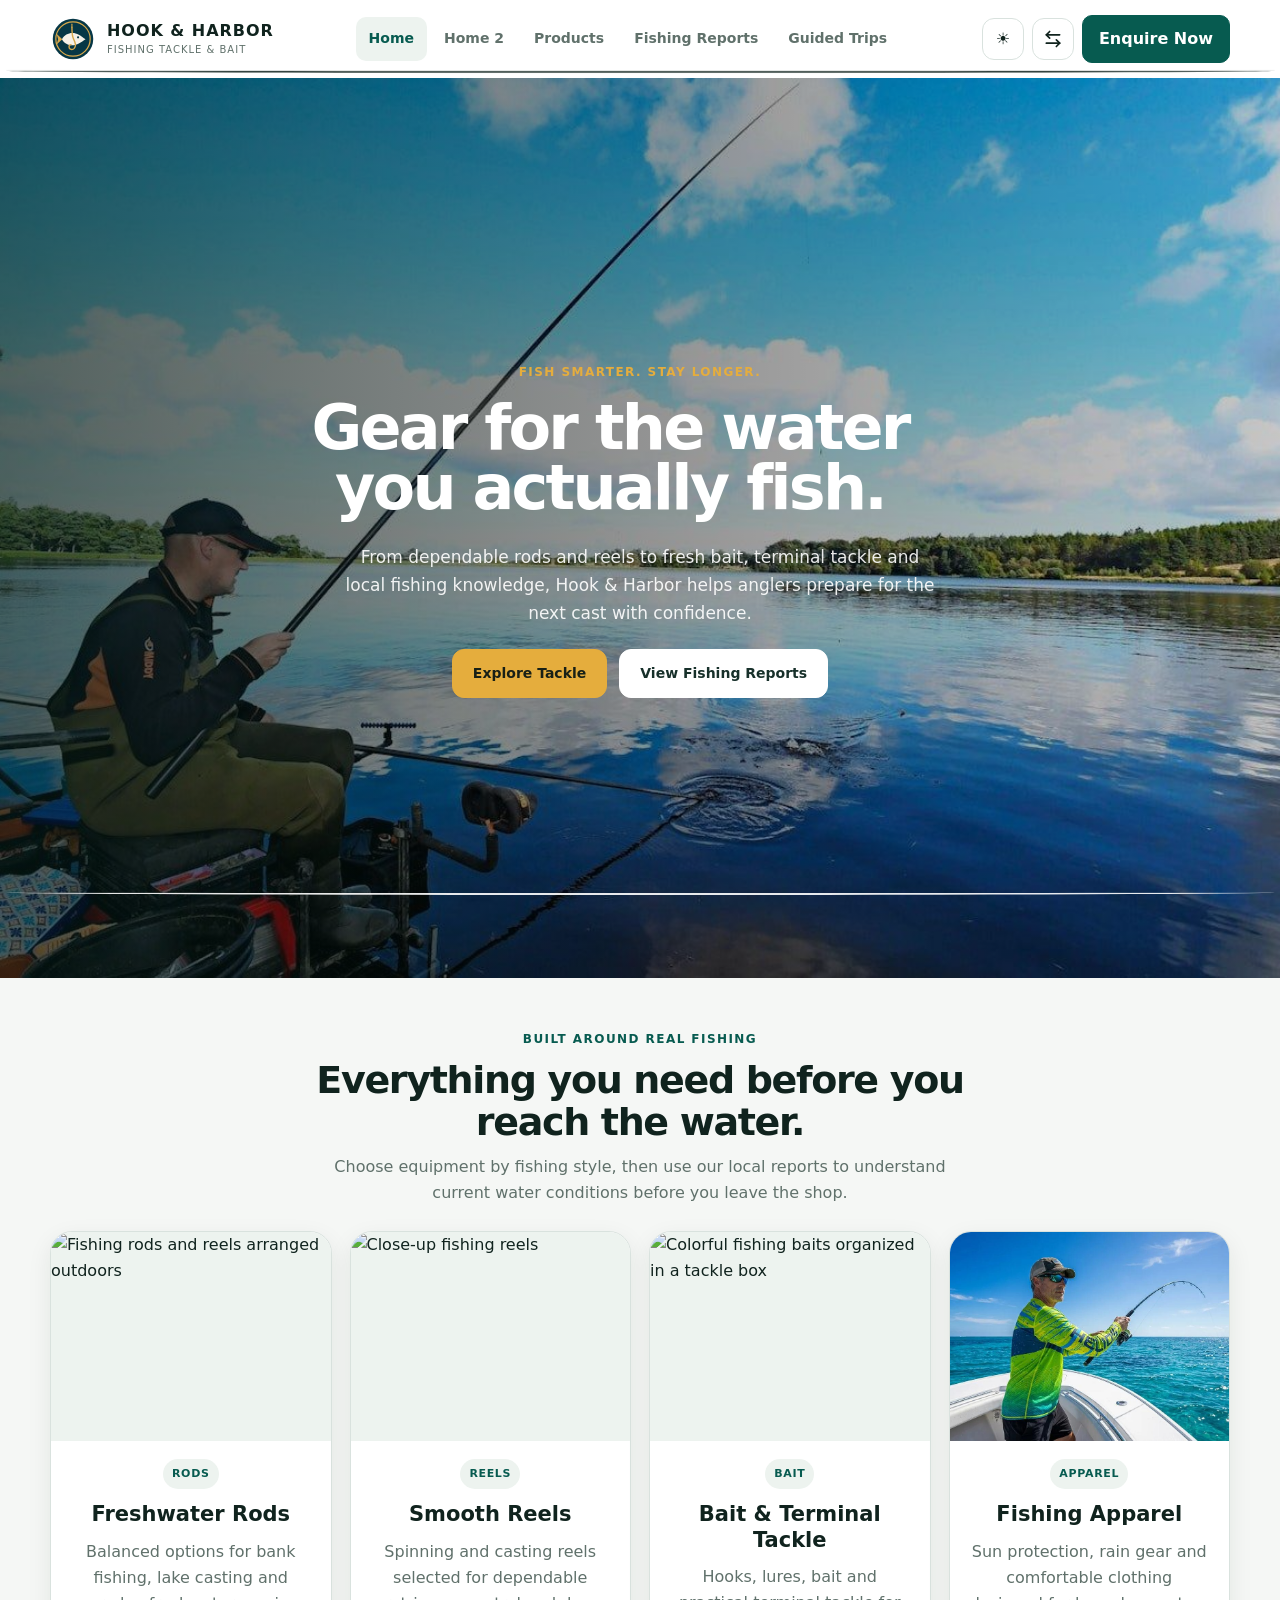
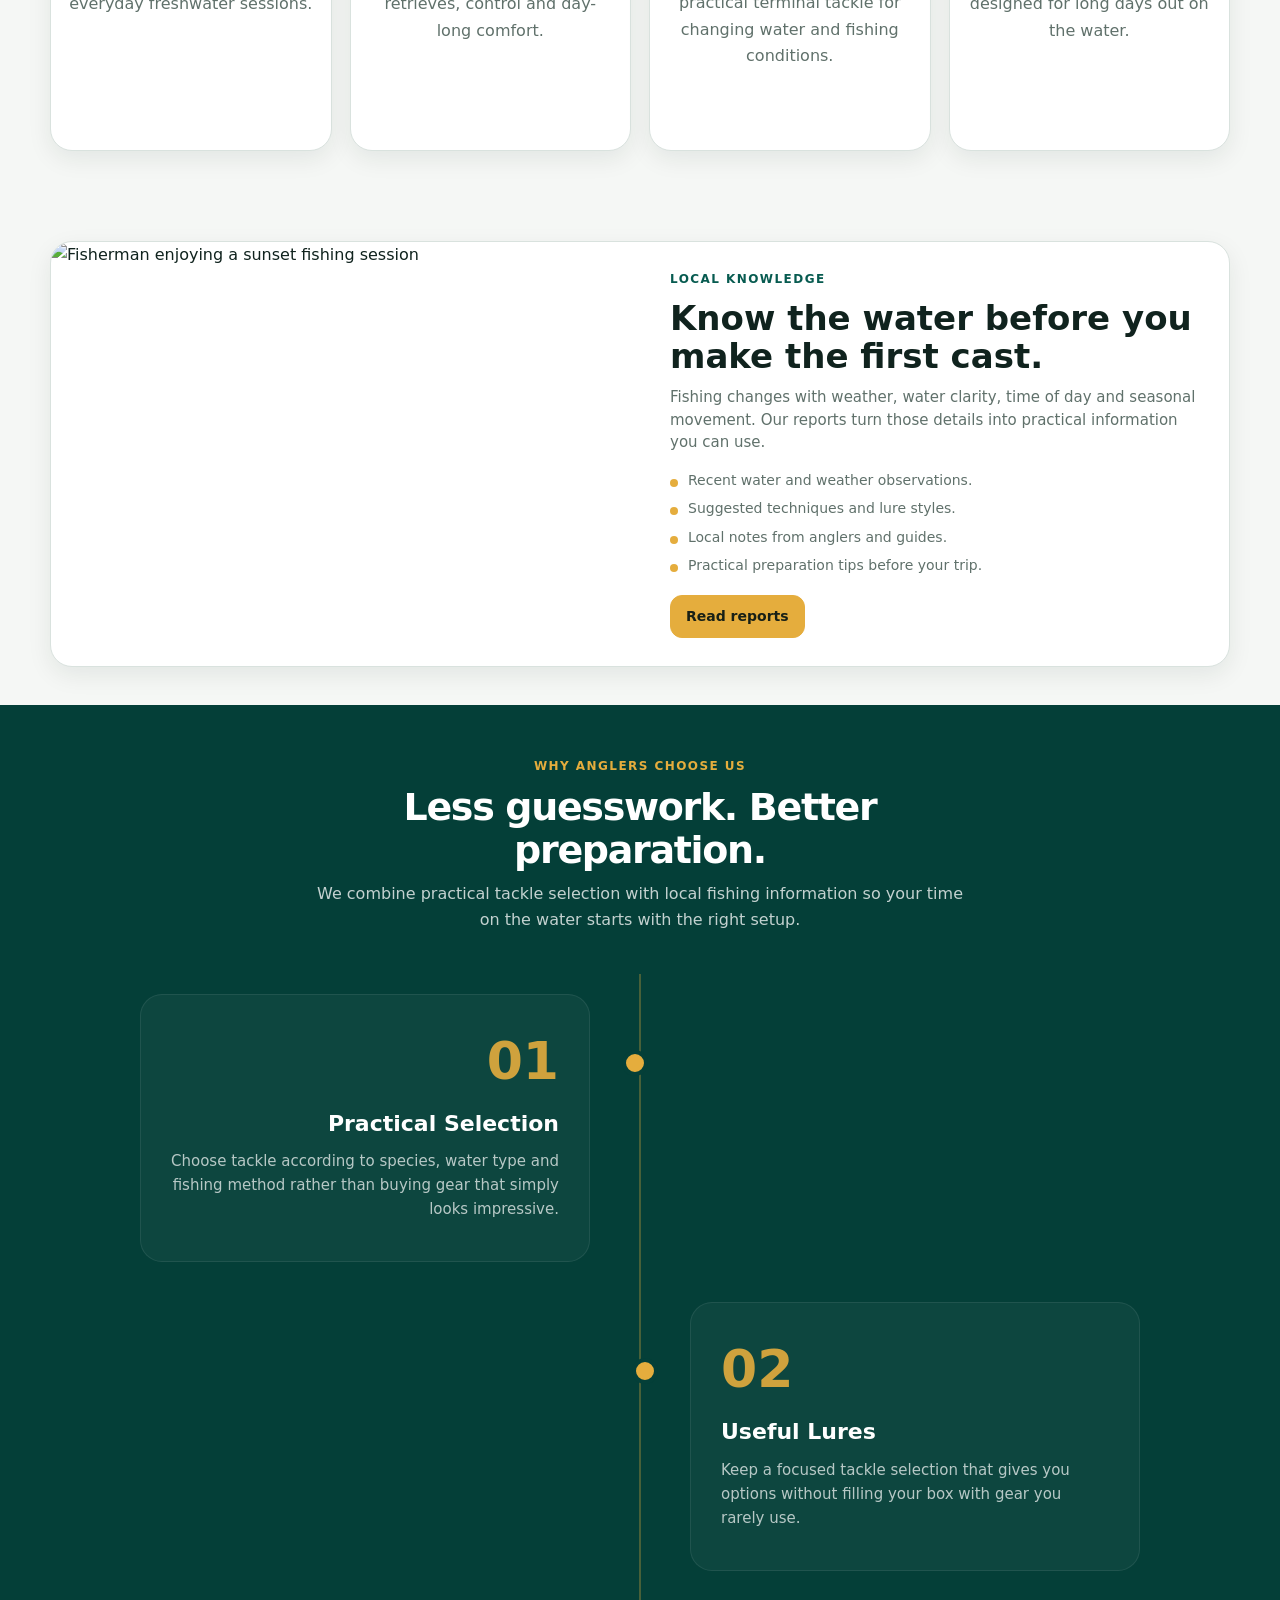
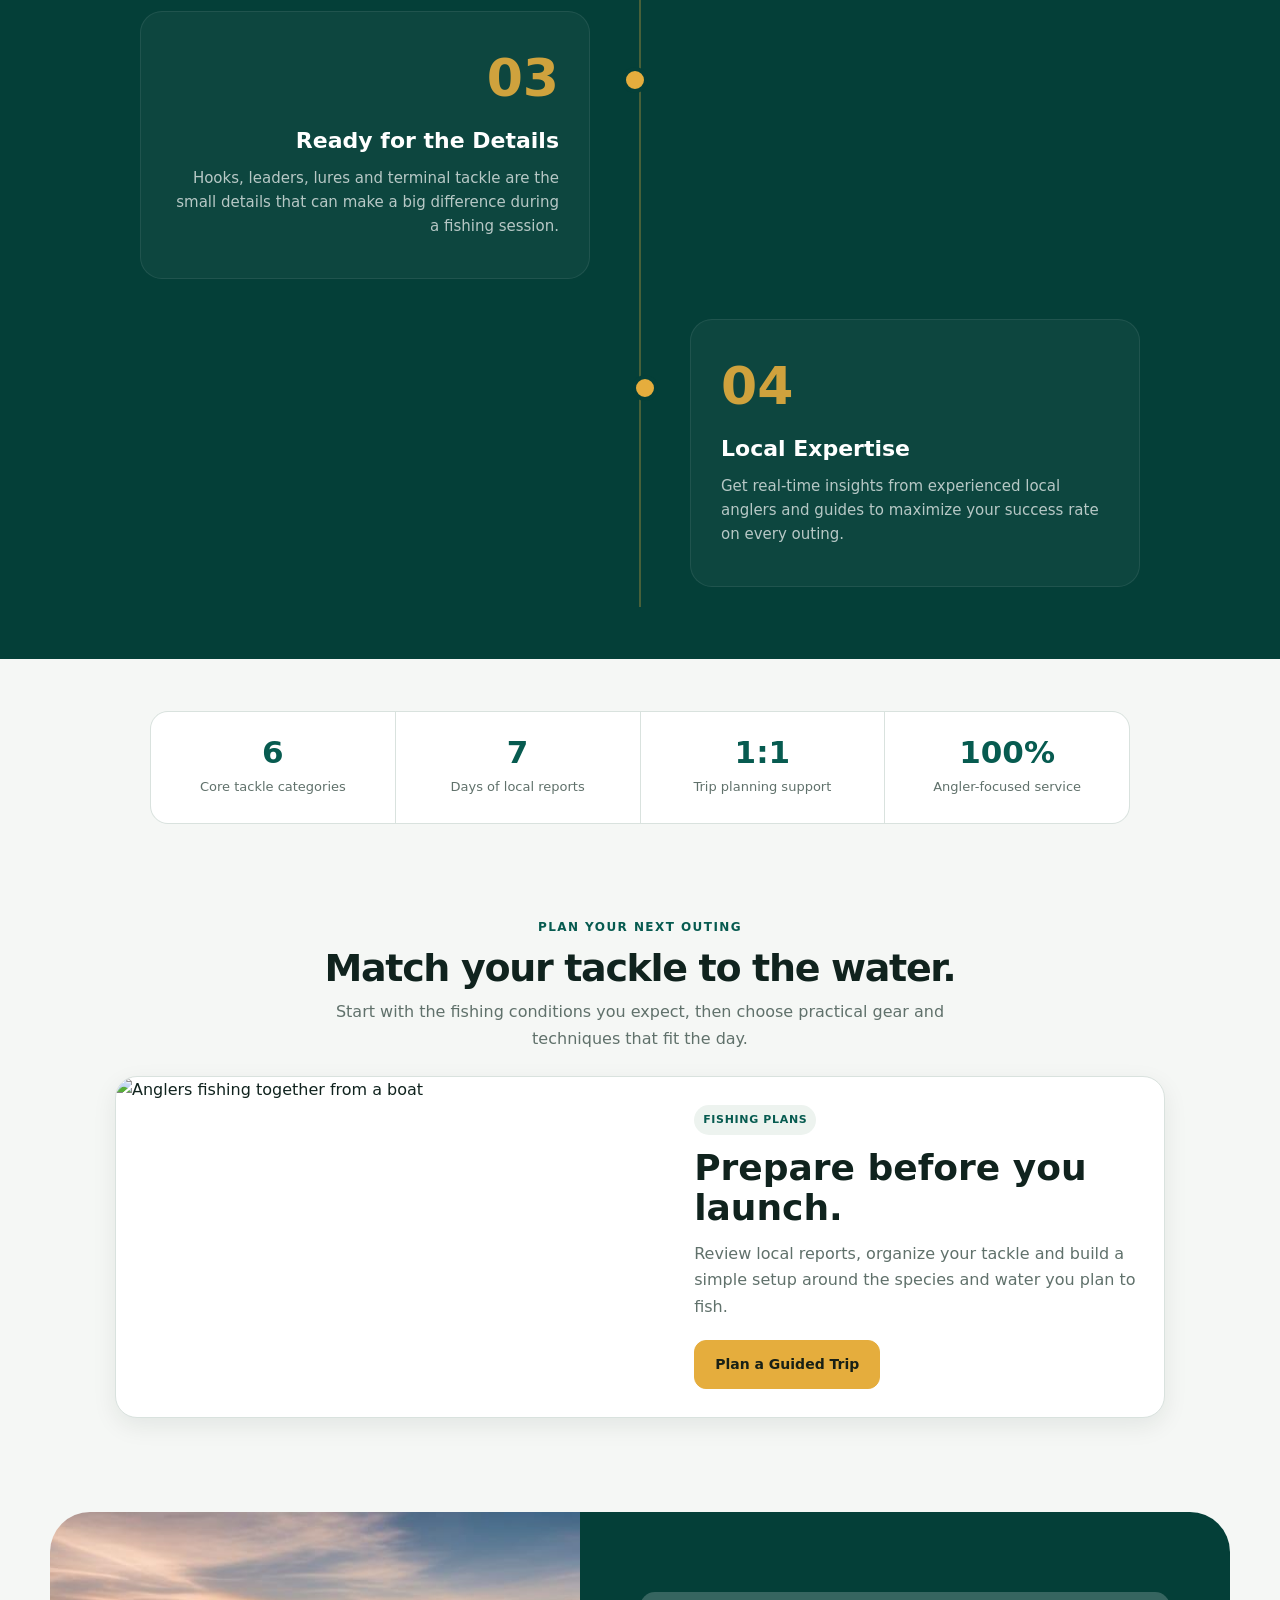
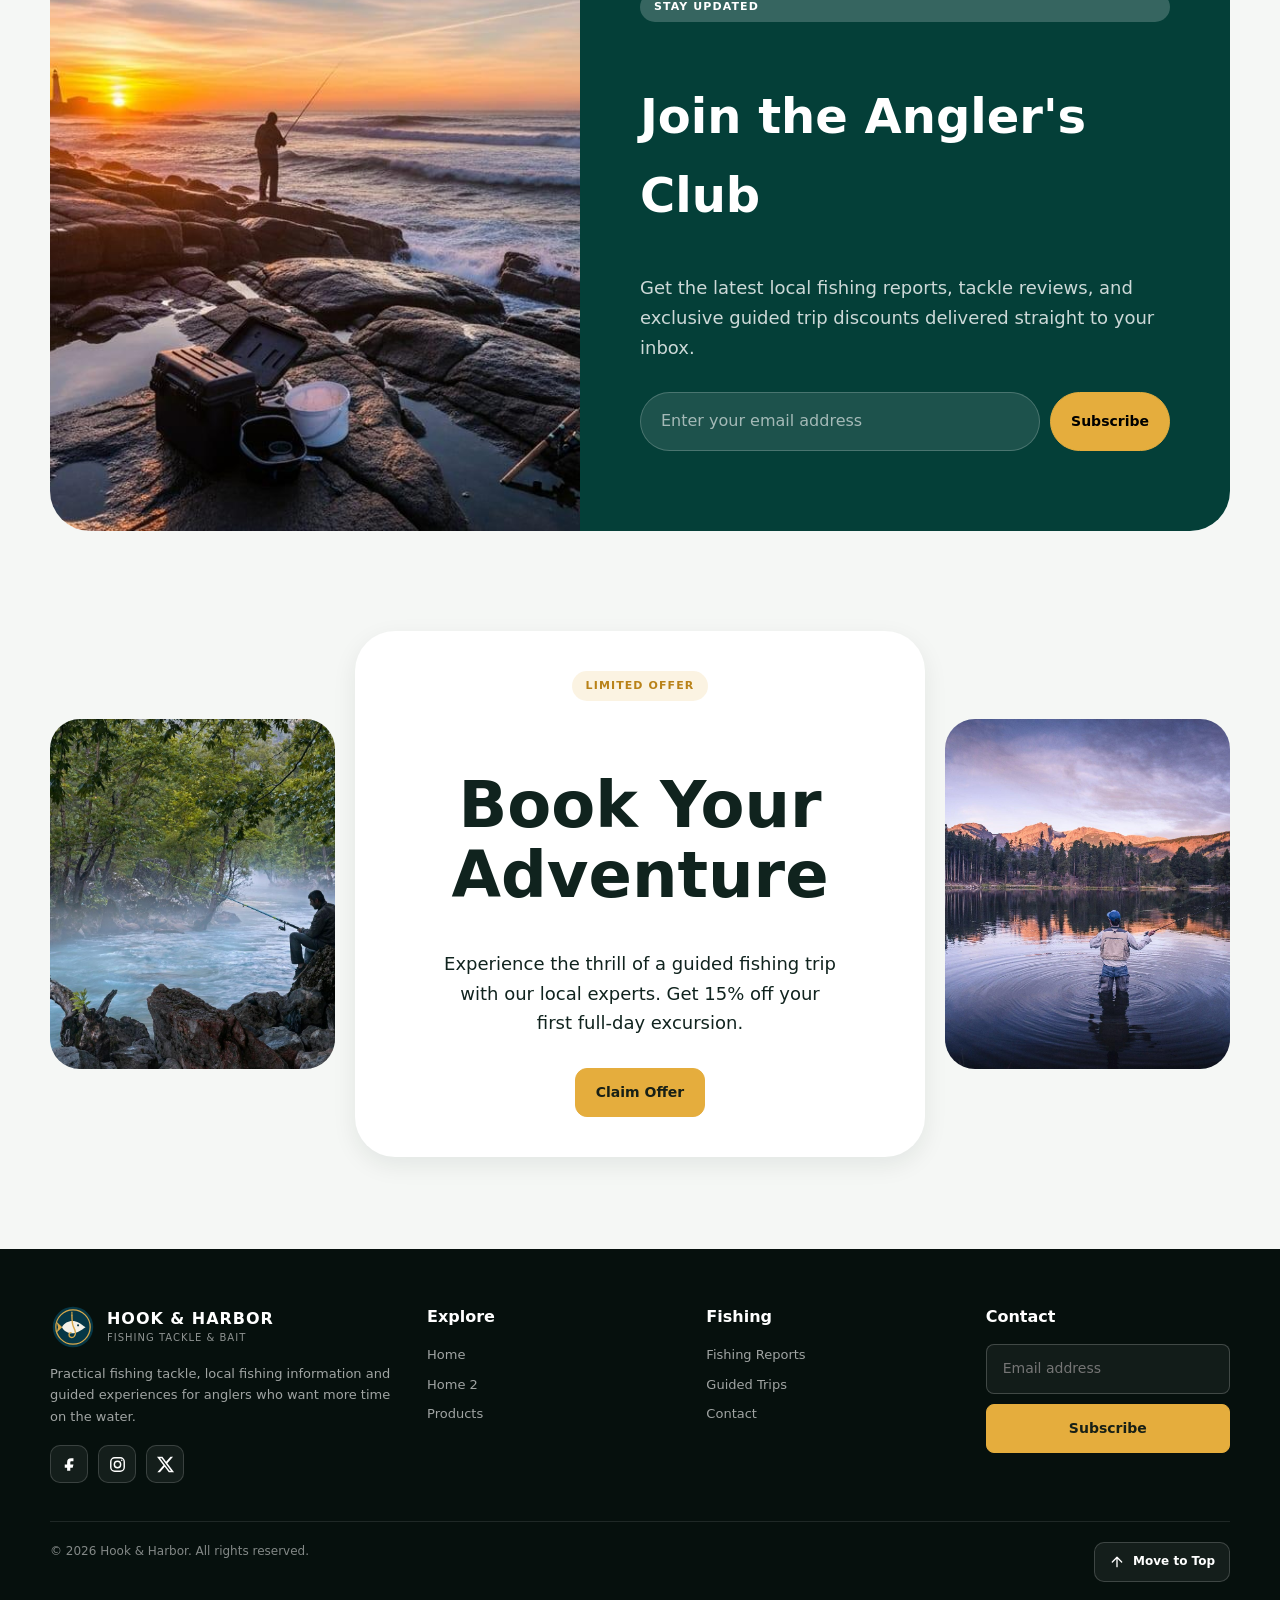
==== index.html @ deea836e "Initial commit" ====
﻿<!DOCTYPE html>
<html lang="en" dir="ltr">

<head>
    <link rel="icon" type="image/svg+xml" href="images/website-logo.png.svg">
  <meta charset="UTF-8">
  <meta name="viewport" content="width=device-width, initial-scale=1.0">
  <title>Hook & Harbor | Fishing Tackle & Bait Shop</title>
  <meta name="description"
    content="Hook & Harbor Fishing Tackle & Bait Shop &mdash; rods, reels, bait, tackle, local fishing reports and guided fishing trips.">
  <link rel="stylesheet" href="css/style.css?v=16">
  <style>
    /* Force hero section styling to bypass CSS cache */
    .hero {
      height: 100vh !important;
      min-height: 100vh !important;
    }

    .hero-content {
      text-align: center !important;
      margin: 0 auto !important;
    }

    .hero p {
      margin: 24px auto 0 !important;
    }

    .hero-actions {
      justify-content: center !important;
    }
  </style>
</head>

<body>
  <header class="site-header">

    <nav class="navbar container">
      <a class="logo" href="index.html" aria-label="Hook and Harbor home">
                <span class="logo-mark" style="background: transparent; box-shadow: none;">
          <img src="images/website-logo.png.svg" alt="Hook & Harbor Logo" style="width: 100%; height: 100%; object-fit: contain;">
        </span>
        <span class="logo-text">
          <strong>HOOK & HARBOR</strong>
          <small>Fishing Tackle & Bait</small>
        </span>
      </a>
      <div class="nav-links" id="navLinks">
        <div class="mobile-header">
          <a href="index.html" class="logo">
                    <span class="logo-mark" style="background: transparent; box-shadow: none;">
          <img src="images/website-logo.png.svg" alt="Hook & Harbor Logo" style="width: 100%; height: 100%; object-fit: contain;">
        </span>
            <span class="logo-text">
              <strong>HOOK & HARBOR</strong>
            </span>
          </a>
          <button class="icon-btn" id="closeMenuBtn" type="button" aria-label="Close navigation">
            <svg xmlns="http://www.w3.org/2000/svg" width="24" height="24" viewBox="0 0 24 24" fill="none" stroke="currentColor" stroke-width="2" stroke-linecap="round" stroke-linejoin="round"><line x1="18" y1="6" x2="6" y2="18"></line><line x1="6" y1="6" x2="18" y2="18"></line></svg>
          </button>
        </div>
        <a href="index.html">Home</a>
        <a href="home2.html">Home 2</a>
        <a href="products.html">Products</a>
        <a href="reports.html">Fishing Reports</a>
        <a href="trips.html">Guided Trips</a>
              <div class="mobile-actions">
          <div class="mobile-theme-rtl">
            <button class="icon-btn themeToggleMobile" type="button" aria-label="Toggle theme">
              <span class="themeIconMobile">&#9728;</span>
            </button>
            <button class="icon-btn rtlToggleMobile" type="button" aria-label="Toggle RTL">
              <svg xmlns="http://www.w3.org/2000/svg" width="20" height="20" viewBox="0 0 24 24" fill="none" stroke="currentColor" stroke-width="2" stroke-linecap="round" stroke-linejoin="round"><path d="M8 3 4 7l4 4"/><path d="M4 7h16"/><path d="m16 21 4-4-4-4"/><path d="M20 17H4"/></svg>
            </button>
          </div>
          <a class="nav-cta" href="contact.html">Enquire Now</a>
        </div>
      </div>
      <div class="nav-actions">
        <button class="icon-btn" id="themeToggle" type="button" aria-label="Toggle theme">
          <span id="themeIcon">&#9728;</span>
        </button>
        <button class="icon-btn" id="rtlToggle" type="button" aria-label="Toggle RTL">
                    <svg xmlns="http://www.w3.org/2000/svg" width="20" height="20" viewBox="0 0 24 24" fill="none" stroke="currentColor" stroke-width="2" stroke-linecap="round" stroke-linejoin="round"><path d="M8 3 4 7l4 4"/><path d="M4 7h16"/><path d="m16 21 4-4-4-4"/><path d="M20 17H4"/></svg>
                </button>
        <a class="nav-cta" href="contact.html">Enquire Now</a>
        <button class="menu-btn" id="menuBtn" type="button" aria-label="Open navigation">
                    <svg xmlns="http://www.w3.org/2000/svg" width="24" height="24" viewBox="0 0 24 24" fill="none" stroke="currentColor" stroke-width="2" stroke-linecap="round" stroke-linejoin="round"><line x1="4" x2="20" y1="12" y2="12"/><line x1="4" x2="20" y1="6" y2="6"/><line x1="4" x2="20" y1="18" y2="18"/></svg>
                </button>
      </div>
    </nav>
  </header>
  <main>
    <!-- =========================================================
HOME 1
========================================================= -->
    <section class="page active" id="home1">
      <div class="hero">
        <img class="hero-image"
            src="images/home1-hero.png"
            alt="Angler fishing beside a calm mountain lake" fetchpriority="high">
        <div class="container">
          <div class="hero-content">
            <span class="eyebrow">Fish smarter. Stay longer.</span>
            <h1>Gear for the water you actually fish.</h1>
            <p>
              From dependable rods and reels to fresh bait, terminal tackle and
              local fishing knowledge, Hook & Harbor helps anglers prepare for
              the next cast with confidence.
            </p>
            <div class="hero-actions">
              <a class="btn btn-primary" href="products.html">
                Explore Tackle
              </a>
              <a class="btn btn-secondary" href="reports.html">
                View Fishing Reports
              </a>
            </div>
          </div>
        </div>
      </div>
      <section class="section">
        <div class="container">
          <div class="section-head">
            <div class="section-kicker">Built around real fishing</div>
            <h2>Everything you need before you reach the water.</h2>
            <p>
              Choose equipment by fishing style, then use our local reports to
              understand current water conditions before you leave the shop.
            </p>
          </div>
          <div class="grid grid-4">
            <article class="card">
              <div class="card-media ratio-4-3">
                <img
                  src="https://images.pexels.com/photos/5537698/pexels-photo-5537698.jpeg?auto=compress&cs=tinysrgb&w=1200"
                  alt="Fishing rods and reels arranged outdoors" loading="lazy">
              </div>
              <div class="card-body">
                <span class="tag">Rods</span>
                <h3>Freshwater Rods</h3>
                <p>
                  Balanced options for bank fishing, lake casting and everyday
                  freshwater sessions.
                </p>
                <div class="card-actions">
                  <a class="btn btn-primary" href="products.html">
                    Browse rods
                  </a>
                </div>
              </div>
            </article>
            <article class="card">
              <div class="card-media ratio-4-3">
                <img
                  src="https://images.pexels.com/photos/5537467/pexels-photo-5537467.jpeg?auto=compress&cs=tinysrgb&w=1200"
                  alt="Close-up fishing reels" loading="lazy">
              </div>
              <div class="card-body">
                <span class="tag">Reels</span>
                <h3>Smooth Reels</h3>
                <p>
                  Spinning and casting reels selected for dependable retrieves,
                  control and day-long comfort.
                </p>
                <div class="card-actions">
                  <a class="btn btn-primary" href="products.html">
                    Browse reels
                  </a>
                </div>
              </div>
            </article>
            <article class="card">
              <div class="card-media ratio-4-3">
                <img
                  src="https://images.pexels.com/photos/6478089/pexels-photo-6478089.jpeg?auto=compress&cs=tinysrgb&w=1200"
                  alt="Colorful fishing baits organized in a tackle box" loading="lazy">
              </div>
              <div class="card-body">
                <span class="tag">Bait</span>
                <h3>Bait & Terminal Tackle</h3>
                <p>
                  Hooks, lures, bait and practical terminal tackle for changing
                  water and fishing conditions.
                </p>
                <div class="card-actions">
                  <a class="btn btn-primary" href="products.html">
                    Shop tackle
                  </a>
                </div>
              </div>
            </article>
            <article class="card">
              <div class="card-media ratio-4-3">
                <img
                  src="images/Fishing Apparel.png"
                  alt="Person wearing outdoor fishing gear" loading="lazy">
              </div>
              <div class="card-body">
                <span class="tag">Apparel</span>
                <h3>Fishing Apparel</h3>
                <p>
                  Sun protection, rain gear and comfortable clothing designed for
                  long days out on the water.
                </p>
                <div class="card-actions">
                  <a class="btn btn-primary" href="products.html">
                    Shop apparel
                  </a>
                </div>
              </div>
            </article>
          </div>
        </div>
      </section>
      <section class="section compact">
        <div class="container">
          <div class="split">
            <div class="split-media">
              <img
                src="https://images.pexels.com/photos/7657046/pexels-photo-7657046.jpeg?auto=compress&cs=tinysrgb&w=1400"
                alt="Fisherman enjoying a sunset fishing session" loading="lazy">
            </div>
            <div class="split-content">
              <div class="section-kicker">Local knowledge</div>
              <h2>Know the water before you make the first cast.</h2>
              <p>
                Fishing changes with weather, water clarity, time of day and
                seasonal movement. Our reports turn those details into practical
                information you can use.
              </p>
              <ul class="list">
                <li>Recent water and weather observations.</li>
                <li>Suggested techniques and lure styles.</li>
                <li>Local notes from anglers and guides.</li>
                <li>Practical preparation tips before your trip.</li>
              </ul>
              <div class="card-actions">
                <a class="btn btn-primary" href="reports.html">
                  Read reports
                </a>
              </div>
            </div>
          </div>
        </div>
      </section>
      <section class="section feature-band">
        <div class="container">
          <div class="section-head">
            <div class="section-kicker">Why anglers choose us</div>
            <h2>Less guesswork. Better preparation.</h2>
            <p>
              We combine practical tackle selection with local fishing information
              so your time on the water starts with the right setup.
            </p>
          </div>
          <div class="timeline">
            <div class="feature-card">
              <div class="feature-num">01</div>
              <h3>Practical Selection</h3>
              <p>
                Choose tackle according to species, water type and fishing
                method rather than buying gear that simply looks impressive.
              </p>
            </div>
            <div class="feature-card">
              <div class="feature-num">02</div>
              <h3>Useful Lures</h3>
              <p>
                Keep a focused tackle selection that gives you options without
                filling your box with gear you rarely use.
              </p>
            </div>
            <div class="feature-card">
              <div class="feature-num">03</div>
              <h3>Ready for the Details</h3>
              <p>
                Hooks, leaders, lures and terminal tackle are the small details
                that can make a big difference during a fishing session.
              </p>
            </div>
            <div class="feature-card">
              <div class="feature-num">04</div>
              <h3>Local Expertise</h3>
              <p>
                Get real-time insights from experienced local anglers and guides
                to maximize your success rate on every outing.
              </p>
            </div>
          </div>
        </div>
      </section>
      <section class="section">
        <div class="container">
          <div class="stats">
            <div class="stat">
              <strong>6</strong>
              <span>Core tackle categories</span>
            </div>
            <div class="stat">
              <strong>7</strong>
              <span>Days of local reports</span>
            </div>
            <div class="stat">
              <strong>1:1</strong>
              <span>Trip planning support</span>
            </div>
            <div class="stat">
              <strong>100%</strong>
              <span>Angler-focused service</span>
            </div>
          </div>
        </div>
      </section>
      <!-- RELATED SECTION -->
      <section class="section related-section">
        <div class="container">
          <div class="section-head">
            <div class="section-kicker">Plan your next outing</div>
            <h2>Match your tackle to the water.</h2>
            <p>
              Start with the fishing conditions you expect, then choose practical
              gear and techniques that fit the day.
            </p>
          </div>
          <div class="related-card">
            <div class="related-media">
              <img
                src="https://images.pexels.com/photos/10418948/pexels-photo-10418948.jpeg?auto=compress&cs=tinysrgb&w=1400"
                alt="Anglers fishing together from a boat" loading="lazy">
            </div>
            <div class="related-content">
              <span class="tag">Fishing Plans</span>
              <h3>Prepare before you launch.</h3>
              <p>
                Review local reports, organize your tackle and build a simple
                setup around the species and water you plan to fish.
              </p>
              <a class="btn btn-primary" href="trips.html">
                Plan a Guided Trip
              </a>
            </div>
          </div>
        </div>
      </section>
    </section>
            <!-- LATEST SECTIONS -->
        <section class="section" style="padding-bottom: 30px;">
            <div class="container">
                <div class="split-newsletter">
                    <div class="split-newsletter-media">
                        <img src="images/Beautiful fishing spot.png" alt="Beautiful fishing spot" loading="lazy">
                    </div>
                    <div class="split-newsletter-content">
                        <span class="eyebrow-badge" style="background: rgba(255,255,255,0.2); color: #fff; margin-bottom: 15px; border:none;">Stay Updated</span>
                        <h2>Join the Angler's Club</h2>
                        <p>Get the latest local fishing reports, tackle reviews, and exclusive guided trip discounts delivered straight to your inbox.</p>
                        <form class="split-form" onsubmit="event.preventDefault();">
                            <input type="email" placeholder="Enter your email address" required>
                            <button type="submit" class="btn btn-primary" style="background:var(--accent); color:#000;">Subscribe</button>
                        </form>
                    </div>
                </div>
            </div>
        </section>
        <section class="section" style="padding-top: 30px;">
            <div class="container">
                <div class="magazine-promo">
                    <div class="magazine-img-left">
                        <img src="images/Book Your Adventure1.png" alt="Fishing reel" loading="lazy">
                    </div>
                    <div class="magazine-content">
                        <span class="eyebrow-badge">Limited Offer</span>
                        <h2>Book Your Adventure</h2>
                        <p>Experience the thrill of a guided fishing trip with our local experts. Get 15% off your first full-day excursion.</p>
                        <a href="trips.html" class="btn btn-primary">Claim Offer</a>
                    </div>
                    <div class="magazine-img-right">
                        <img src="images/Book Your Adventure2.png" alt="Fisherman casting" loading="lazy">
                    </div>
                </div>
            </div>
        </section>
    </main>
  <!-- =========================================================
FOOTER
========================================================= -->
  <footer>
    <div class="container">
      <div class="footer-grid">
        <div>
          <div class="logo">
                    <span class="logo-mark" style="background: transparent; box-shadow: none;">
          <img src="images/website-logo.png.svg" alt="Hook & Harbor Logo" style="width: 100%; height: 100%; object-fit: contain;">
        </span>
            <span class="logo-text">
              <strong>HOOK & HARBOR</strong>
              <small style="color:rgba(255,255,255,.55)">
                Fishing Tackle & Bait
              </small>
            </span>
          </div>
          <p>
            Practical fishing tackle, local fishing information and guided
            experiences for anglers who want more time on the water.
          </p>
          <div class="footer-social" aria-label="Social media links">
            <a href="https://www.facebook.com/" target="_blank" rel="noopener noreferrer" aria-label="Facebook"
              title="Facebook">
              <svg viewBox="0 0 24 24" aria-hidden="true">
                <path d="M14 8h3V4h-3c-3.3 0-5 1.9-5 5v3H6v4h3v4h4v-4h3l1-4h-4V9c0-.7.3-1 1-1Z" />
              </svg>
            </a>
            <a href="https://www.instagram.com/" target="_blank" rel="noopener noreferrer" aria-label="Instagram"
              title="Instagram">
              <svg viewBox="0 0 24 24" aria-hidden="true">
                <rect x="3.5" y="3.5" width="17" height="17" rx="5" />
                <circle cx="12" cy="12" r="4" />
                <circle cx="17.4" cy="6.7" r="1" fill="currentColor" stroke="none" />
              </svg>
            </a>
                          <a href="https://x.com/" target="_blank" rel="noopener noreferrer" aria-label="X"
                title="X">
                <svg viewBox="0 0 24 24" aria-hidden="true" fill="currentColor">
                  <path d="M18.244 2.25h3.308l-7.227 8.26 8.502 11.24H16.17l-5.214-6.817L4.99 21.75H1.68l7.73-8.835L1.254 2.25H8.08l4.713 6.231zm-1.161 17.52h1.833L7.084 4.126H5.117z" />
                </svg>
              </a>
          </div>
        </div>
        <div>
          <h4>Explore</h4>
          <div class="footer-links">
            <a href="index.html">Home</a>
            <a href="home2.html">Home 2</a>
            <a href="products.html">Products</a>
          </div>
        </div>
        <div>
          <h4>Fishing</h4>
          <div class="footer-links">
            <a href="reports.html">Fishing Reports</a>
            <a href="trips.html">Guided Trips</a>
            <a href="contact.html">Contact</a>
          </div>
        </div>
        <div>
          <h4>Contact</h4>
            <form class="footer-newsletter" onsubmit="event.preventDefault();" style="display: flex; flex-direction: column; gap: 10px; margin-top: 14px;">
              <input type="email" placeholder="Email address" required style="padding: 12px 16px; border-radius: 8px; border: 1px solid rgba(255,255,255,0.2); background: rgba(255,255,255,0.05); color: #fff; outline: none; width: 100%; font-size: 14px;">
              <button type="submit" class="btn btn-primary" style="width: 100%; border-radius: 8px; padding: 12px; justify-content: center; font-size: 14px;">Subscribe</button>
            </form>
        </div>
      </div>
      <div class="footer-bottom">
        <span>
          &copy; 2026 Hook & Harbor. All rights reserved.
        </span>
        <button class="back-to-top" id="backToTop" type="button" aria-label="Move to top" style="display: flex; align-items: center; justify-content: center;">
          <svg xmlns="http://www.w3.org/2000/svg" width="16" height="16" viewBox="0 0 24 24" fill="none" stroke="currentColor" stroke-width="2" stroke-linecap="round" stroke-linejoin="round" style="margin-right: 8px; transition: transform 0.3s ease;" class="top-arrow-icon"><line x1="12" y1="19" x2="12" y2="5"></line><polyline points="5 12 12 5 19 12"></polyline></svg> Move to Top
        </button>
      </div>
    </div>
  </footer>
  <div class="toast" id="toast"></div>
  <script src="js/script.js"></script>
</body>

</html>
---- css/style.css ----
:root {
    --bg: #f5f7f5;
    --surface: #ffffff;
    --surface-2: #edf3ef;
    --ink: #10231e;
    --muted: #60716b;
    --line: #d9e2de;
    --brand: #075b50;
    --brand-2: #0d7a6b;
    --brand-dark: #043f38;
    --accent: #e5ad3d;
    --accent-dark: #b98218;
    --hero-overlay: rgba(3, 25, 21, .68);
    --shadow: 0 18px 50px rgba(9, 39, 31, .10);
    --shadow-sm: 0 8px 24px rgba(9, 39, 31, .08);
    --radius: 22px;
    --radius-sm: 14px;
    --max: 1180px;
}

html.dark {
    --bg: #081411;
    --surface: #10201b;
    --surface-2: #142a23;
    --ink: #f4faf7;
    --muted: #aabbb5;
    --line: #294139;
    --brand: #39a996;
    --brand-2: #48c0ab;
    --brand-dark: #083e35;
    --accent: #e8b84f;
    --accent-dark: #d39c2e;
    --hero-overlay: rgba(0, 0, 0, .62);
    --shadow: 0 18px 50px rgba(0, 0, 0, .28);
    --shadow-sm: 0 8px 24px rgba(0, 0, 0, .22);
}

* {
    box-sizing: border-box;
}

html {
    scroll-behavior: smooth;
}

body {
    margin: 0;
    background: var(--bg);
    color: var(--ink);
    font-family:
        Inter,
        ui-sans-serif,
        system-ui,
        -apple-system,
        BlinkMacSystemFont,
        "Segoe UI",
        sans-serif;
    line-height: 1.65;
}

img {
    display: block;
    width: 100%;
    max-width: 100%;
}

button,
input,
textarea,
select {
    font: inherit;
}

button,
a {
    -webkit-tap-highlight-color: transparent;
}

a {
    color: inherit;
    text-decoration: none;
}

.container {
    width: min(var(--max), calc(100% - 40px));
    margin-inline: auto;
}

.site-header {
    position: sticky;
    top: 0;
    z-index: 1000;
    background: color-mix(in srgb, var(--surface) 94%, transparent);
    backdrop-filter: blur(16px);
}

.topbar {
    background: var(--brand-dark);
    color: #fff;
    font-size: 13px;
}

.topbar-inner {
    min-height: 38px;
    display: flex;
    align-items: center;
    justify-content: space-between;
    gap: 18px;
}

.topbar span {
    opacity: .94;
}

.navbar {
    min-height: 78px;
    display: flex;
    align-items: center;
    justify-content: space-between;
    gap: 20px;
}

.logo {
    display: flex;
    align-items: center;
    gap: 11px;
    min-width: max-content;
}

.logo-mark {
    width: 46px;
    height: 46px;
    border-radius: 14px;
    background: var(--brand);
    display: grid;
    place-items: center;
    box-shadow: var(--shadow-sm);
    flex: none;
}

.logo-mark svg {
    width: 29px;
    height: 29px;
    fill: none;
    stroke: #fff;
    stroke-width: 2.3;
    stroke-linecap: round;
    stroke-linejoin: round;
}

.logo-text {
    display: flex;
    flex-direction: column;
    line-height: 1.05;
}

.logo-text strong {
    font-size: 16px;
    letter-spacing: .06em;
}

.logo-text small {
    margin-top: 5px;
    color: var(--muted);
    font-size: 10px;
    letter-spacing: .1em;
    text-transform: uppercase;
}

.nav-links {
    display: flex;
    align-items: center;
    justify-content: center;
    gap: 4px;
}

.nav-links a {
    min-height: 42px;
    padding: 10px 13px;
    border-radius: 10px;
    color: var(--muted);
    font-size: 14px;
    font-weight: 700;
    display: inline-flex;
    align-items: center;
    justify-content: center;
    white-space: nowrap;
    transition: .2s ease;
}

.nav-cta {
    min-height: 42px;
    padding: 10px 16px !important;
    border-radius: 10px;
    background: var(--brand);
    color: #fff !important;
    border: 1px solid var(--brand);
    font-weight: 800 !important;
}

.nav-cta:hover,
.nav-cta.active {
    background: var(--brand-2) !important;
    color: #fff !important;
}

.nav-links a:hover,
.nav-links a.active {
    color: var(--brand);
    background: var(--surface-2);
}

.nav-actions {
    display: flex;
    align-items: center;
    gap: 8px;
}

.icon-btn,
.menu-btn {
    width: 42px;
    height: 42px;
    border: 1px solid var(--line);
    background: var(--surface);
    color: var(--ink);
    border-radius: 12px;
    cursor: pointer;
    display: grid;
    place-items: center;
    transition: .2s ease;
}

.icon-btn:hover,
.menu-btn:hover {
    border-color: var(--brand);
    color: var(--brand);
    transform: translateY(-1px);
}

.menu-btn {
    display: none;
}

.page {
    display: block;
}

.hero {
    min-height: calc(100vh - 117px);
    position: relative;
    display: flex;
    align-items: center;
    overflow: hidden;
    isolation: isolate;
}

.hero-image {
    position: absolute;
    inset: 0;
    width: 100%;
    height: 100%;
    object-fit: cover;
    object-position: center;
    z-index: -2;
}

.hero::after {
    content: "";
    position: absolute;
    inset: 0;
    background:
        linear-gradient(90deg,
            var(--hero-overlay) 0%,
            rgba(0, 0, 0, .40) 52%,
            rgba(0, 0, 0, .20) 100%);
    z-index: -1;
}

.hero-content {
    width: min(760px, 100%);
    color: #fff;
    padding: 90px 0;
    text-align: center;
    margin-inline: auto;
}

.eyebrow {
    display: inline-flex;
    align-items: center;
    gap: 8px;
    color: var(--accent);
    text-transform: uppercase;
    font-weight: 800;
    font-size: 12px;
    letter-spacing: .12em;
    margin-bottom: 15px;
}

.eyebrow::before {
    content: "";
    width: 28px;
    height: 2px;
    background: currentColor;
}

.hero h1 {
    margin: 0;
    max-width: 760px;
    font-size: clamp(42px, 6vw, 78px);
    line-height: .98;
    letter-spacing: -.045em;
    color: #fff;
}

.hero p {
    max-width: 650px;
    margin: 24px auto 0;
    color: rgba(255, 255, 255, .9);
    font-size: 18px;
}

.hero-actions {
    display: flex;
    flex-wrap: wrap;
    justify-content: center;
    gap: 12px;
    margin-top: 30px;
}

.btn {
    min-height: 48px;
    padding: 12px 20px;
    border-radius: 12px;
    border: 1px solid transparent;
    display: inline-flex;
    align-items: center;
    justify-content: center;
    text-align: center;
    font-size: 14px;
    font-weight: 800;
    cursor: pointer;
    transition: .22s ease;
}

.btn:hover {
    transform: translateY(-2px);
}

.btn-primary {
    background: var(--accent);
    color: #182016;
    border-color: var(--accent);
}

.btn-primary:hover {
    background: #f0c45e;
}

.btn-secondary {
    background: #fff;
    color: #17302a;
    border-color: #fff;
}

.btn-secondary:hover {
    background: #f0f4f2;
    color: #10231e;
}

/*
Important fix from FIX.docx:
Secondary button text must remain visible on white theme.
The hero secondary button is always white with dark text.
*/
.hero .btn-secondary {
    color: #17302a !important;
    background: #fff !important;
    border-color: #fff !important;
    text-shadow: none !important;
}

.hero .btn-secondary:hover {
    color: #10231e !important;
    background: #f2f6f4 !important;
}

.section {
    padding: 88px 0;
}

.section.compact {
    padding: 65px 0;
}

.section-head {
    max-width: 720px;
    margin-bottom: 36px;
}

.section-head.center {
    margin-inline: auto;
    text-align: center;
}

.section-kicker {
    color: var(--brand);
    text-transform: uppercase;
    font-size: 12px;
    letter-spacing: .12em;
    font-weight: 900;
    margin-bottom: 9px;
}

.section-head h2 {
    margin: 0;
    font-size: clamp(30px, 4vw, 48px);
    line-height: 1.08;
    letter-spacing: -.035em;
}

.section-head p {
    color: var(--muted);
    margin: 14px 0 0;
}

.grid {
    display: grid;
    gap: 22px;
}

.grid-2 {
    grid-template-columns: repeat(2, minmax(0, 1fr));
}

.grid-3 {
    grid-template-columns: repeat(3, minmax(0, 1fr));
}

.grid-4 {
    grid-template-columns: repeat(4, minmax(0, 1fr));
}

.card {
    min-width: 0;
    background: var(--surface);
    border: 1px solid var(--line);
    border-radius: var(--radius);
    overflow: hidden;
    box-shadow: var(--shadow-sm);
}

.card-media {
    position: relative;
    overflow: hidden;
    background: var(--surface-2);
}

.card-media.ratio-4-3 {
    aspect-ratio: 4/3;
}

.card-media.ratio-16-10 {
    aspect-ratio: 16/10;
}

.card-media.ratio-1-1 {
    aspect-ratio: 1/1;
}

.card-media img {
    width: 100%;
    height: 100%;
    object-fit: cover;
    object-position: center;
    transition: transform .5s ease;
}

.card:hover .card-media img {
    transform: scale(1.045);
}

.card-body {
    height: 100%;
    display: flex;
    flex-direction: column;
    padding: 24px;
}

.card-body h3 {
    margin: 0;
    font-size: 21px;
    line-height: 1.2;
    color: var(--ink);
}

/* Keep card text readable in the white theme and inside colored sections. */
.card-body p {
    color: var(--muted) !important;
}

.feature-band .card-body h3 {
    color: var(--ink) !important;
}

.card-body p {
    color: var(--muted);
    margin: 11px 0 0;
}

.card-actions {
    display: flex;
    flex-wrap: wrap;
    gap: 9px;
    margin-top: auto;
    padding-top: 20px;
}

.card-actions .btn {
    min-height: 42px;
    padding: 9px 15px;
}

.tag {
    display: inline-flex;
    width: max-content;
    margin-bottom: 13px;
    padding: 6px 9px;
    border-radius: 999px;
    background: var(--surface-2);
    color: var(--brand);
    font-size: 11px;
    font-weight: 900;
    letter-spacing: .06em;
    text-transform: uppercase;
}

.split {
    display: grid;
    grid-template-columns: minmax(0, 1fr) minmax(0, 1fr);
    min-height: 440px;
    border-radius: var(--radius);
    overflow: hidden;
    border: 1px solid var(--line);
    background: var(--surface);
    box-shadow: var(--shadow-sm);
}

.split-media {
    min-height: 420px;
}

.split-media img {
    width: 100%;
    height: 100%;
    object-fit: cover;
}

.split-content {
    padding: 55px;
    display: flex;
    flex-direction: column;
    justify-content: center;
}

.split-content h2 {
    margin: 0;
    font-size: clamp(29px, 3.8vw, 46px);
    line-height: 1.08;
}

.split-content p {
    color: var(--muted);
    margin: 17px 0 0;
}

.list {
    list-style: none;
    margin: 25px 0 0;
    padding: 0;
    display: grid;
    gap: 12px;
}

.list li {
    display: flex;
    gap: 10px;
    align-items: flex-start;
    color: var(--muted);
}

.list li::before {
    content: "";
    width: 8px;
    height: 8px;
    border-radius: 50%;
    background: var(--accent);
    margin-top: 9px;
    flex: none;
}

.stats {
    display: grid;
    grid-template-columns: repeat(4, minmax(0, 1fr));
    gap: 1px;
    border: 1px solid var(--line);
    background: var(--line);
    border-radius: 18px;
    overflow: hidden;
}

.stat {
    background: var(--surface);
    padding: 25px;
    text-align: center;
}

.stat strong {
    display: block;
    font-size: 31px;
    color: var(--brand);
    line-height: 1;
}

.stat span {
    display: block;
    margin-top: 8px;
    color: var(--muted);
    font-size: 13px;
}

.feature-band {
    background: var(--brand-dark);
    color: #fff;
}

.feature-band .section-head h2,
.feature-band .section-head p {
    color: #fff;
}

.feature-band .section-head p {
    opacity: .76;
}

.feature-band .section-kicker {
    color: var(--accent);
}

.cta {
    position: relative;
    overflow: hidden;
    min-height: 410px;
    border-radius: 28px;
    display: flex;
    align-items: center;
    background: #073e36;
    color: #fff;
}

.cta img {
    position: absolute;
    inset: 0;
    width: 100%;
    height: 100%;
    object-fit: cover;
    opacity: .42;
}

.cta::after {
    content: "";
    position: absolute;
    inset: 0;
    background: linear-gradient(90deg, rgba(3, 29, 24, .9), rgba(3, 29, 24, .42));
}

.cta-content {
    position: relative;
    z-index: 1;
    width: min(700px, 100%);
    padding: 60px;
}

.cta-content h2 {
    margin: 0;
    font-size: clamp(30px, 4vw, 48px);
    line-height: 1.05;
}

.cta-content p {
    color: rgba(255, 255, 255, .82);
    margin: 16px 0 0;
}

.gallery {
    display: grid;
    grid-template-columns: repeat(4, minmax(0, 1fr));
    gap: 14px;
}

.gallery-item {
    aspect-ratio: 1/1;
    border-radius: 18px;
    overflow: hidden;
}

.gallery-item img {
    width: 100%;
    height: 100%;
    object-fit: cover;
    transition: .45s ease;
}

.gallery-item:hover img {
    transform: scale(1.06);
}

.gallery-item.tall {
    grid-row: span 2;
    aspect-ratio: auto;
}

.report-card {
    display: flex;
    flex-direction: column;
    height: 100%;
}

.report-top {
    padding: 22px 22px 0;
    display: flex;
    align-items: center;
    justify-content: space-between;
    gap: 15px;
}

.report-condition {
    padding: 7px 10px;
    background: #e7f4ef;
    color: #08705e;
    border-radius: 999px;
    font-size: 11px;
    font-weight: 900;
}

html.dark .report-condition {
    background: #153d34;
    color: #69d4bd;
}

.report-body {
    padding: 20px 22px 24px;
    display: flex;
    flex-direction: column;
    flex: 1;
}

.report-body h3 {
    margin: 0;
    font-size: 21px;
}

.report-body p {
    color: var(--muted);
    margin: 9px 0 0;
}

.report-meta {
    display: grid;
    grid-template-columns: repeat(3, 1fr);
    gap: 8px;
    margin-top: 18px;
}

.report-meta div {
    padding: 10px;
    border: 1px solid var(--line);
    border-radius: 11px;
    text-align: center;
}

.report-meta strong {
    display: block;
    font-size: 14px;
}

.report-meta span {
    color: var(--muted);
    font-size: 10px;
}

.filter-bar {
    display: flex;
    flex-wrap: wrap;
    gap: 8px;
    margin-bottom: 28px;
}

.filter-btn {
    border: 1px solid var(--line);
    background: var(--surface);
    color: var(--muted);
    border-radius: 999px;
    padding: 9px 15px;
    cursor: pointer;
    font-size: 13px;
    font-weight: 800;
}

.filter-btn.active,
.filter-btn:hover {
    background: var(--brand);
    border-color: var(--brand);
    color: #fff;
}

.product-price {
    margin-top: 16px;
    font-weight: 900;
    font-size: 20px;
    color: var(--brand);
}

.contact-grid {
    display: grid;
    grid-template-columns: minmax(0, .8fr) minmax(0, 1.2fr);
    gap: 24px;
}

.contact-info {
    display: grid;
    gap: 14px;
}

.contact-card {
    background: var(--surface);
    border: 1px solid var(--line);
    border-radius: 18px;
    padding: 22px;
    display: grid;
    grid-template-columns: 46px minmax(0, 1fr);
    gap: 15px;
    align-items: start;
}

.contact-icon {
    width: 46px;
    height: 46px;
    border-radius: 13px;
    background: var(--surface-2);
    color: var(--brand);
    display: grid;
    place-items: center;
    font-weight: 900;
    font-size: 12px;
}

.contact-card h3 {
    margin: 0;
    font-size: 16px;
}

.contact-card p,
.contact-card a {
    color: var(--muted);
    margin: 5px 0 0;
    font-size: 14px;
}

.contact-card a:hover {
    color: var(--brand);
}

.form-card {
    background: var(--surface);
    border: 1px solid var(--line);
    border-radius: 22px;
    padding: 30px;
    box-shadow: var(--shadow-sm);
}

.form-grid {
    display: grid;
    grid-template-columns: repeat(2, minmax(0, 1fr));
    gap: 15px;
}

.field {
    display: grid;
    gap: 7px;
}

.field.full {
    grid-column: 1/-1;
}

.field label {
    font-size: 12px;
    font-weight: 900;
}

.field input,
.field textarea,
.field select {
    width: 100%;
    border: 1px solid var(--line);
    background: var(--bg);
    color: var(--ink);
    border-radius: 12px;
    padding: 12px 13px;
    outline: none;
}

.field textarea {
    min-height: 145px;
    resize: vertical;
}

.field input:focus,
.field textarea:focus,
.field select:focus {
    border-color: var(--brand);
    box-shadow: 0 0 0 3px color-mix(in srgb, var(--brand) 15%, transparent);
}

.map-wrap {
    margin-top: 26px;
    border-radius: 22px;
    overflow: hidden;
    border: 1px solid var(--line);
    background: var(--surface);
    box-shadow: var(--shadow-sm);
}

.map-wrap iframe {
    width: 100%;
    height: 430px;
    border: 0;
    display: block;
}

.hours {
    display: grid;
    gap: 8px;
    margin-top: 14px;
}

.hours-row {
    display: flex;
    align-items: center;
    justify-content: space-between;
    gap: 15px;
    padding: 9px 0;
    border-bottom: 1px solid var(--line);
    color: var(--muted);
    font-size: 13px;
}

.hours-row:last-child {
    border-bottom: 0;
}

footer {
    background: #06100d;
    color: #fff;
    padding: 55px 0 25px;
}

.footer-grid {
    display: grid;
    grid-template-columns: 1.4fr repeat(3, 1fr);
    gap: 35px;
}

footer h3,
footer h4 {
    margin: 0;
}

footer p,
footer a {
    color: rgba(255, 255, 255, .62);
    font-size: 13px;
}

footer a:hover {
    color: #fff;
}

.footer-social {
    display: flex;
    align-items: center;
    gap: 10px;
    margin-top: 18px;
}

.footer-social a {
    width: 38px;
    height: 38px;
    display: grid;
    place-items: center;
    border: 1px solid rgba(255, 255, 255, .16);
    border-radius: 10px;
    color: #fff;
    background: rgba(255, 255, 255, .06);
    transition: .2s ease;
}

.footer-social a:hover {
    background: rgba(255, 255, 255, .14);
    transform: translateY(-2px);
}

.footer-social svg {
    width: 19px;
    height: 19px;
    fill: none;
    stroke: currentColor;
    stroke-width: 1.8;
    stroke-linecap: round;
    stroke-linejoin: round;
}

.footer-social a:first-child svg,
.footer-social a:last-child svg {
    fill: currentColor;
    stroke: none;
}

.back-to-top {
    min-height: 40px;
    padding: 9px 14px;
    border: 1px solid rgba(255, 255, 255, .18);
    border-radius: 10px;
    background: rgba(255, 255, 255, .06);
    color: #fff;
    font-size: 12px;
    font-weight: 800;
    cursor: pointer;
    transition: .2s ease;
}

.back-to-top:hover {
    background: rgba(255, 255, 255, .14);
    transform: translateY(-2px);
}

.footer-links {
    display: grid;
    gap: 8px;
    margin-top: 14px;
}

.footer-bottom {
    border-top: 1px solid rgba(255, 255, 255, .1);
    margin-top: 38px;
    padding-top: 20px;
    display: flex;
    justify-content: space-between;
    gap: 15px;
    flex-wrap: wrap;
    color: rgba(255, 255, 255, .5);
    font-size: 12px;
}

.toast {
    position: fixed;
    right: 20px;
    bottom: 20px;
    z-index: 2000;
    max-width: 360px;
    padding: 14px 17px;
    border-radius: 13px;
    background: #10231e;
    color: #fff;
    box-shadow: 0 15px 45px rgba(0, 0, 0, .25);
    transform: translateY(30px);
    opacity: 0;
    pointer-events: none;
    transition: .25s ease;
}

.toast.show {
    transform: translateY(0);
    opacity: 1;
}

.empty-state {
    display: none;
    text-align: center;
    padding: 50px 20px;
    color: var(--muted);
}

[dir="rtl"] .hero::after {
    background:
        linear-gradient(270deg,
            var(--hero-overlay) 0%,
            rgba(0, 0, 0, .40) 52%,
            rgba(0, 0, 0, .20) 100%);
}

[dir="rtl"] .hero-content,
[dir="rtl"] .section-head {
    text-align: right;
}

[dir="rtl"] .cta::after {
    background: linear-gradient(270deg, rgba(3, 29, 24, .9), rgba(3, 29, 24, .42));
}

[dir="rtl"] .contact-card {
    direction: rtl;
}

@media(max-width:1100px) {
    .nav-links {
        gap: 0;
    }

    .nav-links a {
        padding: 9px 9px;
        font-size: 13px;
    }

    .grid-4 {
        grid-template-columns: repeat(2, minmax(0, 1fr));
    }

    .footer-grid {
        grid-template-columns: repeat(2, minmax(0, 1fr));
    }
}

@media(max-width:1024px) {
    .menu-btn {
        display: grid !important;
    }

    .nav-links {
        position: absolute;
        left: 20px;
        right: 20px;
        top: calc(100% + 8px);
        background: var(--surface);
        border: 1px solid var(--line);
        border-radius: 18px;
        padding: 10px;
        box-shadow: var(--shadow);
        display: none;
        flex-direction: column;
        align-items: stretch;
    }

    .nav-links a {
        min-height: 42px;
    }

    .nav-links .nav-cta {
        width: 100%;
    }

    .nav-links.open {
        display: flex;
    }

    .nav-links a {
        padding: 12px 14px;
    }

    .mobile-header {
        display: flex;
    }

    .nav-actions .icon-btn,
    .nav-actions .nav-cta {
        display: none;
    }

        .mobile-header {
        display: flex;
        justify-content: space-between;
        align-items: center;
        padding-bottom: 15px;
        margin-bottom: 10px;
        border-bottom: 1px solid var(--line);
    }
    .mobile-header .logo {
        text-decoration: none;
        display: flex;
        align-items: center;
        gap: 8px;
    }
    .mobile-header .logo-mark {
        width: 32px;
        height: 32px;
        background: var(--brand);
        color: var(--surface);
        border-radius: 8px;
        display: flex;
        align-items: center;
        justify-content: center;
    }
    .mobile-header .logo-mark svg {
        width: 18px;
        height: 18px;
    }
    .mobile-header .logo-text {
        font-size: 16px;
        color: var(--ink);
    }
    .mobile-actions {
        display: flex;
        flex-direction: column;
        gap: 12px;
        padding: 10px 14px;
        margin-top: 10px;
        border-top: 1px solid var(--line);
    }
    
    .mobile-theme-rtl {
        display: flex;
        gap: 10px;
        align-items: center;
        justify-content: center;
    }

    .mobile-actions .nav-cta {
        width: 100%;
        text-align: center;
        justify-content: center;
    }

    .grid-3 {
        grid-template-columns: repeat(2, minmax(0, 1fr));
    }

    .split {
        grid-template-columns: 1fr;
    }

    .split-media {
        min-height: 350px;
    }

    .contact-grid {
        grid-template-columns: 1fr;
    }

    .stats {
        grid-template-columns: repeat(2, minmax(0, 1fr));
    }

    .gallery {
        grid-template-columns: repeat(2, minmax(0, 1fr));
    }
}

@media(max-width:650px) {
    .container {
        width: min(var(--max), calc(100% - 28px));
    }

    .topbar {
        display: none;
    }

    .navbar {
        min-height: 68px;
    }

    .logo-mark {
        width: 40px;
        height: 40px;
        border-radius: 11px;
    }

    .logo-text strong {
        font-size: 14px;
    }

    .hero {
        min-height: 590px;
    }

    .hero-content {
        padding: 70px 0;
    }

    .hero h1 {
        font-size: 43px;
    }

    .hero p {
        font-size: 16px;
    }

    .section {
        padding: 65px 0;
    }

    .grid-2,
    .grid-3,
    .grid-4 {
        grid-template-columns: 1fr;
    }

    .split-content {
        padding: 32px 24px;
    }

    .stats {
        grid-template-columns: 1fr 1fr;
    }

    .cta-content {
        padding: 38px 25px;
    }

    .form-grid {
        grid-template-columns: 1fr;
    }

    .field.full {
        grid-column: auto;
    }

    .map-wrap iframe {
        height: 330px;
    }

    .footer-grid {
        grid-template-columns: 1fr;
        text-align: center;
        gap: 40px;
    }

    .footer-grid .logo {
        justify-content: center;
    }

    .footer-social {
        justify-content: center;
    }

    .footer-bottom {
        flex-direction: column;
        gap: 15px;
        text-align: center;
    }
}

@media(max-width:430px) {

    .hero-actions,
    .card-actions {
        flex-direction: column;
        align-items: stretch;
    }

    .btn {
        width: 100%;
    }

    .stats {
        grid-template-columns: 1fr;
    }

    .gallery {
        grid-template-columns: 1fr;
    }

    .gallery-item.tall {
        grid-row: auto;
        aspect-ratio: 1/1;
    }
}

/* =========================================================
VISUAL NORMALIZATION — requested layout-only adjustments
========================================================= */
.section {
    padding: 60px 0;
}

.section.compact {
    padding: 46px 0;
}

.section-head {
    max-width: 780px;
    margin: 0 auto 28px;
    text-align: center;
}

.section-head.center {
    margin-inline: auto;
    text-align: center;
}

.section-head h2 {
    max-width: 760px;
    margin: 0 auto;
    font-size: clamp(28px, 3.4vw, 42px);
    line-height: 1.12;
}

.section-head p {
    max-width: 680px;
    margin: 12px auto 0;
}

.grid {
    gap: 20px;
}

.card-body {
    padding: 20px;
}

.card-body h3,
.card-body p,
.card-body .tag,
.card-body .product-price {
    text-align: center;
}

.card-body .tag {
    margin-inline: auto;
}

.card-actions {
    justify-content: center;
}

.split {
    min-height: 360px;
}

.split-media {
    min-height: 360px;
}

.split-content {
    padding: 42px;
}

.split-content h2 {
    font-size: clamp(28px, 3.3vw, 40px);
    line-height: 1.12;
}

.split-content p,
.split-content .list {
    max-width: 620px;
}

.split-content .card-actions {
    justify-content: flex-start;
}

/* Keep image/text split intentional:
image on the left = text on the right;
image on the right = text on the left. */
.split .split-media:first-child+.split-content {
    text-align: left;
}

.split .split-content+.split-media {
    order: 2;
}

.split .split-content+.split-media~* {
    order: initial;
}

.feature-band .section-head {
    margin-inline: auto;
}

.feature-band .section-head h2,
.feature-band .section-head p {
    text-align: center;
}

.stats {
    max-width: 980px;
    margin-inline: auto;
}

.gallery {
    max-width: 1050px;
    margin-inline: auto;
}

.filter-bar {
    justify-content: center;
}

.report-body h3,
.report-body p {
    text-align: center;
}

.report-top {
    justify-content: center;
}

.report-body {
    align-items: center;
}

.report-meta {
    width: 100%;
}

.cta {
    min-height: 350px;
}

.cta-content {
    width: min(720px, 100%);
    padding: 48px;
}

.cta-content h2,
.cta-content p,
.cta-content .section-kicker {
    text-align: center;
}

.cta-content .hero-actions {
    justify-content: center;
}

/* Related sections added on every non-contact page */
.related-section {
    padding: 52px 0;
}

.related-card {
    display: grid;
    grid-template-columns: minmax(0, 1.05fr) minmax(0, .95fr);
    align-items: stretch;
    max-width: 1050px;
    margin: 0 auto;
    overflow: hidden;
    background: var(--surface);
    border: 1px solid var(--line);
    border-radius: var(--radius);
    box-shadow: var(--shadow-sm);
}

.related-card .related-media {
    min-height: 310px;
    overflow: hidden;
    display: flex;
}

.related-card .related-media img {
    width: 100%;
    height: 100%;
    min-height: 310px;
    object-fit: cover;
}

.related-card .related-content {
    display: flex;
    flex-direction: column;
    justify-content: center;
    align-items: flex-start;
    padding: 38px;
    text-align: left;
}

.related-card .related-content h3 {
    margin: 0;
    font-size: clamp(25px, 3vw, 36px);
    line-height: 1.12;
}

.related-card .related-content p {
    margin: 12px 0 0;
    color: var(--muted);
    max-width: 540px;
}

.related-card .related-content .btn {
    margin-top: 20px;
}

/* Modifier for card-less split layout */
.related-card.no-card-bg {
    background: transparent;
    border: none;
    box-shadow: none;
    gap: 40px;
    max-width: 1200px;
}
.related-card.no-card-bg .related-media {
    border-radius: 32px;
}
.related-card.no-card-bg .related-content {
    padding: 0 40px 0 0;
}
[dir="rtl"] .related-card.no-card-bg .related-content {
    padding: 0 0 0 40px;
}
@media(max-width: 900px) {
    .related-card.no-card-bg .related-content {
        padding: 0 20px 40px 20px;
    }
}

[dir="rtl"] .section-head {
    text-align: center;
}

[dir="rtl"] .related-card .related-content {
    text-align: right;
    align-items: flex-start;
}

[dir="rtl"] .split .split-media:first-child+.split-content {
    text-align: right;
}

@media(max-width:900px) {
    .section {
        padding: 52px 0;
    }

    .section.compact {
        padding: 42px 0;
    }

    .split-content {
        padding: 34px 28px;
    }

    .related-card {
        grid-template-columns: 1fr;
    }

    .related-card .related-media,
    .related-card .related-media img {
        min-height: 260px;
    }

    .related-card .related-content {
        padding: 30px 26px;
    }
}

@media(max-width:650px) {
    .section {
        padding: 46px 0;
    }

    .section.compact {
        padding: 38px 0;
    }

    .section-head {
        margin-bottom: 24px;
    }

    .section-head h2 {
        font-size: 30px;
    }

    .split-content {
        padding: 28px 22px;
    }

    .split-media {
        min-height: 280px;
    }

    .card-body {
        padding: 18px;
    }

    .related-section {
        padding: 40px 0;
    }

    .related-card .related-media,
    .related-card .related-media img {
        min-height: 220px;
    }

    .related-card .related-content {
        padding: 26px 20px;
    }

    .cta-content {
        padding: 34px 22px;
    }
}

/* FINAL REQUESTED FIXES: normalize oversized layouts without changing content */
.hero {
    min-height: 560px;
}

.hero-content {
    padding: 64px 0;
}

.hero h1 {
    font-size: clamp(38px, 5vw, 62px);
    max-width: 700px;
}

.hero p {
    font-size: 17px;
    max-width: 600px;
    margin-top: 18px;
}

.hero-actions {
    margin-top: 22px;
}

.section {
    padding: 52px 0;
}

.section.compact {
    padding: 38px 0;
}

.section-head {
    max-width: 760px;
    margin: 0 auto 24px;
    text-align: center;
}

.section-head h2 {
    font-size: clamp(27px, 3.1vw, 38px);
    max-width: 700px;
}

.section-head p {
    max-width: 650px;
    margin: 10px auto 0;
}

.split {
    min-height: 330px;
}

.split-media {
    min-height: 330px;
}

.split-content {
    padding: 34px;
}

.split-content h2 {
    font-size: clamp(27px, 3vw, 37px);
}

.card-body {
    padding: 18px;
}

.grid {
    gap: 18px;
}

.gallery {
    gap: 16px;
}

/* More website-specific fishing logo: fish + hook + wave */
.logo-mark svg {
    width: 30px;
    height: 30px;
    overflow: visible;
}

.logo-mark svg path:first-child {
    d: path("M3 16c4.5-5.2 11.7-7.4 17.8-4.1L28 9v14l-7.2-2.9C14.7 23.4 7.5 21.2 3 16Z");
}

.logo-mark svg path:nth-child(2) {
    d: path("M17 12.8c3.2-1.5 5.8-3.4 7.7-5.8");
}

.logo-mark svg path:nth-child(3) {
    d: path("M19 18.3c2.8 3.8 5.3 5.8 7.2 5.8 1.1 0 2-.8 2-2");
}

.logo-mark svg circle {
    r: 1;
}

.logo-mark::after {
    content: "";
    position: absolute;
    left: 6px;
    right: 5px;
    bottom: 5px;
    height: 3px;
    border-bottom: 2px solid currentColor;
    border-radius: 50%;
    transform: skewX(-20deg);
    opacity: .9;
}

@media(max-width:900px) {
    .hero {
        min-height: 520px;
    }

    .hero-content {
        padding: 55px 0;
    }

    .split {
        min-height: 0;
    }

    .split-media {
        min-height: 300px;
    }

    .split-content {
        padding: 30px;
    }
}

@media(max-width:650px) {
    .hero {
        min-height: 500px;
    }

    .hero-content {
        padding: 48px 0;
    }

    .hero h1 {
        font-size: clamp(34px, 10vw, 46px);
    }

    .section {
        padding: 42px 0;
    }

    .section.compact {
        padding: 32px 0;
    }

    .split-media {
        min-height: 260px;
    }

    .split-content {
        padding: 28px 22px;
    }
}

/* FINAL LAYOUT NORMALIZATION — reduce oversized sections on ALL pages */
.split {
    min-height: 300px;
    overflow: hidden;
}

.split-media {
    min-height: 300px;
    height: 300px;
    align-self: start;
}

.split-content {
    min-width: 0;
    min-height: 300px;
    padding: 28px 30px;
}

.split-content h2 {
    font-size: clamp(25px, 2.8vw, 34px);
    line-height: 1.12;
}

.split-content p {
    margin: 11px 0 0;
    font-size: 15px;
    line-height: 1.5;
}

.split-content .list {
    margin-top: 16px;
    gap: 8px;
}

.split-content .list li {
    font-size: 14px;
    line-height: 1.45;
}

.related-section {
    padding: 42px 0;
}

.related-card .related-media,
.related-card .related-media img {
    min-height: 260px;
    height: 260px;
}

.related-card .related-content {
    padding: 28px;
}

.cta {
    min-height: 300px;
}

.cta-content {
    padding: 40px;
}

@media(max-width:900px) {
    .split {
        min-height: 0;
    }

    .split-media {
        min-height: 270px;
        height: 270px;
    }

    .split-content {
        min-height: 270px;
        padding: 26px 24px;
    }

    .related-card .related-media,
    .related-card .related-media img {
        min-height: 240px;
        height: 240px;
    }

    .cta {
        min-height: 280px;
    }
}

@media(max-width:650px) {
    .split-media {
        min-height: 230px;
        height: 230px;
    }

    .split-content {
        min-height: 0;
        padding: 24px 20px;
    }

    .split-content h2 {
        font-size: 28px;
    }

    .split-content p {
        font-size: 14px;
    }

    .split-content .list {
        margin-top: 14px;
        gap: 7px;
    }

    .related-section {
        padding: 34px 0;
    }

    .related-card .related-media,
    .related-card .related-media img {
        min-height: 210px;
        height: 210px;
    }

    .related-card .related-content {
        padding: 24px 20px;
    }

    .cta {
        min-height: 250px;
    }

    .cta-content {
        padding: 30px 22px;
    }
}

/* HOME 2 GALLERY — equal image sizing with supporting text */
.home2-gallery {
    grid-template-columns: repeat(4, minmax(0, 1fr));
    gap: 18px;
    align-items: stretch;
}

.home2-gallery .gallery-item {
    position: relative;
    aspect-ratio: 4/3;
    min-height: 0;
    background: var(--surface, #fff);
    display: flex;
    flex-direction: column;
}

.home2-gallery .gallery-item img {
    width: 100%;
    height: 230px;
    flex: 0 0 230px;
    object-fit: cover;
}

.home2-gallery .gallery-caption {
    padding: 16px 16px 18px;
    background: var(--surface, #fff);
    text-align: center;
    min-height: 92px;
    display: flex;
    flex-direction: column;
    justify-content: center;
    gap: 5px;
}

.home2-gallery .gallery-caption strong {
    font-size: 17px;
    color: var(--text, #082b2b);
}

.home2-gallery .gallery-caption span {
    font-size: 14px;
    line-height: 1.55;
    color: var(--muted, #587070);
}

@media(max-width:900px) {
    .home2-gallery {
        grid-template-columns: repeat(2, minmax(0, 1fr));
    }

    .home2-gallery .gallery-item img {
        height: 220px;
        flex-basis: 220px;
    }
}

@media(max-width:650px) {
    .home2-gallery {
        grid-template-columns: 1fr;
    }

    .home2-gallery .gallery-item img {
        height: 230px;
        flex-basis: 230px;
    }
}

/* Modern Feature Grid (Home 1) */
.feature-grid {
    display: grid;
    grid-template-columns: repeat(3, minmax(0, 1fr));
    gap: 24px;
    max-width: 1050px;
    margin-inline: auto;
}

.feature-card {
    background: rgba(255, 255, 255, 0.04);
    border: 1px solid rgba(255, 255, 255, 0.08);
    border-radius: var(--radius);
    padding: 40px 30px;
    text-align: start;
    transition: 0.3s ease;
    display: flex;
    flex-direction: column;
}

.feature-card:hover {
    background: rgba(255, 255, 255, 0.07);
    transform: translateY(-5px);
    border-color: rgba(255, 255, 255, 0.15);
}

.feature-num {
    font-size: 52px;
    font-weight: 900;
    color: var(--accent);
    line-height: 1;
    margin-bottom: 24px;
    opacity: 0.9;
}

.feature-card h3 {
    font-size: 22px !important;
    margin: 0 0 12px 0 !important;
    color: #fff !important;
    line-height: 1.2 !important;
}

.feature-card p {
    margin: 0 !important;
    color: rgba(255, 255, 255, 0.7) !important;
    font-size: 15px !important;
    line-height: 1.6 !important;
}

@media(max-width:900px) {
    .feature-grid {
        grid-template-columns: repeat(2, minmax(0, 1fr));
    }
}

@media(max-width:650px) {
    .feature-grid {
        grid-template-columns: 1fr;
    }

    .feature-card {
        padding: 30px 24px;
    }
}

/* TIMELINE LAYOUT */
.timeline {
    position: relative;
    max-width: 1000px;
    margin: 40px auto 0;
    padding: 20px 0;
}

.timeline::after {
    content: '';
    position: absolute;
    width: 2px;
    background: color-mix(in srgb, var(--accent) 30%, transparent);
    top: 0;
    bottom: 0;
    left: 50%;
    margin-left: -1px;
}

.timeline .feature-card {
    width: calc(50% - 50px);
    position: relative;
    margin-bottom: 40px;
}

.timeline .feature-card:last-child {
    margin-bottom: 0;
}

.timeline .feature-card::before {
    content: '';
    position: absolute;
    top: 55px;
    width: 18px;
    height: 18px;
    background: var(--accent);
    border-radius: 50%;
    z-index: 1;
    border: 4px solid var(--brand-dark);
}

.timeline .feature-card:nth-child(odd) {
    margin-right: auto;
    text-align: right !important;
    align-items: flex-end;
}

.timeline .feature-card:nth-child(odd) h3,
.timeline .feature-card:nth-child(odd) p {
    text-align: right !important;
}

.timeline .feature-card:nth-child(odd)::before {
    right: -59px;
}

.timeline .feature-card:nth-child(even) {
    margin-left: auto;
    text-align: left !important;
    align-items: flex-start;
}

.timeline .feature-card:nth-child(even) h3,
.timeline .feature-card:nth-child(even) p {
    text-align: left !important;
}

.timeline .feature-card:nth-child(even)::before {
    left: -59px;
}

[dir="rtl"] .timeline .feature-card:nth-child(odd) {
    margin-left: auto;
    margin-right: 0;
    text-align: left !important;
    align-items: flex-start;
}

[dir="rtl"] .timeline .feature-card:nth-child(odd) h3,
[dir="rtl"] .timeline .feature-card:nth-child(odd) p {
    text-align: left !important;
}

[dir="rtl"] .timeline .feature-card:nth-child(odd)::before {
    left: -59px;
    right: auto;
}

[dir="rtl"] .timeline .feature-card:nth-child(even) {
    margin-right: auto;
    margin-left: 0;
    text-align: right !important;
    align-items: flex-end;
}

[dir="rtl"] .timeline .feature-card:nth-child(even) h3,
[dir="rtl"] .timeline .feature-card:nth-child(even) p {
    text-align: right !important;
}

[dir="rtl"] .timeline .feature-card:nth-child(even)::before {
    right: -59px;
    left: auto;
}

@media(max-width: 800px) {
    .timeline::after {
        left: 20px;
    }

    .timeline .feature-card {
        width: calc(100% - 50px);
        margin-left: 50px !important;
        margin-right: 0 !important;
        text-align: left !important;
        align-items: flex-start !important;
    }

    .timeline .feature-card h3,
    .timeline .feature-card p {
        text-align: left !important;
    }

    .timeline .feature-card::before {
        left: -39px !important;
        right: auto !important;
    }

    [dir="rtl"] .timeline::after {
        left: auto;
        right: 20px;
    }

    [dir="rtl"] .timeline .feature-card {
        margin-right: 50px !important;
        margin-left: 0 !important;
        text-align: right !important;
        align-items: flex-start !important;
    }

    [dir="rtl"] .timeline .feature-card h3,
    [dir="rtl"] .timeline .feature-card p {
        text-align: right !important;
    }

    [dir="rtl"] .timeline .feature-card::before {
        right: -39px !important;
        left: auto !important;
    }
}

/* LATEST DESIGN LAYOUTS - NEW SECTIONS */
.modern-newsletter {
    background: var(--surface);
    border: 1px solid var(--line);
    border-radius: 32px;
    padding: 60px 40px;
    text-align: center;
    box-shadow: var(--shadow-sm);
    max-width: 900px;
    margin: 0 auto;
    position: relative;
    overflow: hidden;
}

.modern-newsletter::before {
    content: '';
    position: absolute;
    top: 0;
    left: 0;
    right: 0;
    height: 4px;
    background: linear-gradient(90deg, var(--brand), var(--accent));
}

.eyebrow-badge {
    display: inline-block;
    padding: 6px 14px;
    background: color-mix(in srgb, var(--accent) 15%, transparent);
    color: var(--accent-dark);
    font-weight: 800;
    font-size: 11px;
    text-transform: uppercase;
    letter-spacing: 0.1em;
    border-radius: 99px;
    margin-bottom: 16px;
}

.modern-newsletter h2 {
    font-size: clamp(30px, 4vw, 42px);
    margin: 0 0 16px 0;
    line-height: 1.1;
}

.modern-newsletter p {
    color: var(--muted);
    max-width: 500px;
    margin: 0 auto 30px;
    font-size: 16px;
}

.newsletter-form {
    display: flex;
    gap: 12px;
    max-width: 480px;
    margin: 0 auto;
}

.newsletter-form input {
    flex: 1;
    border: 1px solid var(--line);
    padding: 14px 20px;
    border-radius: 12px;
    background: var(--bg);
    color: var(--ink);
    outline: none;
    transition: 0.3s;
}

.newsletter-form input:focus {
    border-color: var(--brand);
    box-shadow: 0 0 0 4px color-mix(in srgb, var(--brand) 15%, transparent);
}

.newsletter-form .btn {
    white-space: nowrap;
}

.premium-promo {
    position: relative;
    border-radius: 32px;
    overflow: hidden;
    min-height: 400px;
    display: flex;
    align-items: center;
    justify-content: flex-end;
    /* Different Alignment: RIGHT */
    padding: 60px;
    box-shadow: var(--shadow);
}

.premium-promo .promo-bg {
    position: absolute;
    inset: 0;
    width: 100%;
    height: 100%;
    object-fit: cover;
    z-index: -2;
}

.premium-promo::after {
    content: '';
    position: absolute;
    inset: 0;
    background: linear-gradient(270deg, rgba(4, 63, 56, 0.95) 0%, rgba(4, 63, 56, 0.4) 100%);
    z-index: -1;
}

.promo-content {
    max-width: 460px;
    color: #fff;
    text-align: start;
}

[dir="rtl"] .premium-promo {
    justify-content: flex-start;
}

[dir="rtl"] .premium-promo::after {
    background: linear-gradient(90deg, rgba(4, 63, 56, 0.95) 0%, rgba(4, 63, 56, 0.4) 100%);
}

.promo-content h2 {
    font-size: clamp(30px, 4vw, 42px);
    margin: 0 0 16px 0;
    line-height: 1.1;
    color: #fff;
}

.promo-content p {
    color: rgba(255, 255, 255, 0.85);
    margin: 0 0 30px;
    font-size: 16px;
    line-height: 1.6;
}

@media(max-width: 768px) {
    .newsletter-form {
        flex-direction: column;
    }

    .premium-promo {
        padding: 40px 30px;
        justify-content: center;
    }

    .premium-promo::after {
        background: rgba(4, 63, 56, 0.85);
    }

    .promo-content {
        text-align: center;
    }
}

/* Center Layout Promo Modifier */
.premium-promo.center-layout {
    justify-content: center;
    background: var(--brand-dark);
}

.premium-promo.center-layout::after {
    background: radial-gradient(circle at center, rgba(4, 63, 56, 0.6) 0%, rgba(4, 63, 56, 0.95) 100%);
}

.premium-promo.center-layout .promo-content {
    text-align: center;
    max-width: 600px;
}

[dir="rtl"] .premium-promo.center-layout {
    justify-content: center;
}

[dir="rtl"] .premium-promo.center-layout .promo-content {
    text-align: center;
}

/* NEW HOME 2 LAYOUTS */
.glass-newsletter-section {
    position: relative;
    padding: 100px 0;
    background: linear-gradient(135deg, var(--brand-dark) 0%, var(--brand) 100%);
    overflow: hidden;
}

.glass-newsletter-section::before {
    content: '';
    position: absolute;
    width: 600px;
    height: 600px;
    background: var(--accent);
    border-radius: 50%;
    filter: blur(100px);
    opacity: 0.3;
    top: -200px;
    left: -100px;
}

.glass-newsletter-container {
    display: flex;
    align-items: center;
    justify-content: space-between;
    gap: 40px;
}

.glass-newsletter-text {
    flex: 1;
    color: #fff;
    max-width: 500px;
}

.glass-newsletter-text h2 {
    font-size: clamp(38px, 5vw, 54px);
    margin: 0 0 20px 0;
    line-height: 1.1;
    color: #fff;
}

.glass-newsletter-text p {
    color: rgba(255, 255, 255, 0.85);
    font-size: 18px;
    line-height: 1.6;
}

.glass-card {
    flex: 1;
    position: relative;
    background: rgba(255, 255, 255, 0.1);
    backdrop-filter: blur(20px);
    -webkit-backdrop-filter: blur(20px);
    border: 1px solid rgba(255, 255, 255, 0.2);
    border-radius: 32px;
    padding: 60px;
    max-width: 600px;
    margin: 0;
    box-shadow: 0 30px 60px rgba(0, 0, 0, 0.2);
    color: #fff;
    text-align: start;
}

.glass-card h2 {
    color: #fff;
    font-size: clamp(32px, 4vw, 46px);
    margin: 0 0 16px 0;
}

.glass-card p {
    color: rgba(255, 255, 255, 0.85);
    margin-bottom: 30px;
    font-size: 16px;
}

.glass-form {
    display: flex;
    gap: 12px;
}

.glass-form input {
    flex: 1;
    background: rgba(255, 255, 255, 0.15);
    border: 1px solid rgba(255, 255, 255, 0.3);
    color: #fff;
    padding: 14px 20px;
    border-radius: 12px;
    outline: none;
    transition: 0.3s;
}

.glass-form input::placeholder {
    color: rgba(255, 255, 255, 0.6);
}

.glass-form input:focus {
    background: rgba(255, 255, 255, 0.25);
    border-color: #fff;
}

.glass-form .btn:hover {
    background: var(--accent) !important;
}

.floating-promo-section {
    padding: 100px 0;
    background: var(--surface-2);
}

.floating-promo-container {
    margin: 0 auto;
    position: relative;
    border-radius: 40px;
    background: #fff;
    box-shadow: var(--shadow-lg);
    display: flex;
    overflow: hidden;
    min-height: 450px;
}

.floating-promo-image {
    flex: 1;
    position: relative;
}

.floating-promo-image img {
    position: absolute;
    inset: 0;
    width: 100%;
    height: 100%;
    object-fit: cover;
}

.floating-promo-text {
    flex: 1;
    padding: 80px 60px;
    display: flex;
    flex-direction: column;
    justify-content: center;
    align-items: flex-start;
    text-align: start;
}

.floating-promo-text h2 {
    font-size: clamp(34px, 4vw, 48px);
    margin-bottom: 20px;
    line-height: 1.1;
    color: var(--ink);
}

.floating-promo-text p {
    color: var(--muted);
    font-size: 17px;
    line-height: 1.6;
    margin-bottom: 30px;
}

[dir="rtl"] .glass-card {
    margin-left: 0;
    margin-right: auto;
}

@media(max-width: 900px) {
    .glass-newsletter-container {
        flex-direction: column;
        text-align: center;
    }

    .glass-newsletter-text {
        margin-bottom: 40px;
    }

    .glass-card {
        margin: 0 auto;
        padding: 40px;
    }

    .glass-form {
        flex-direction: column;
    }

    .floating-promo-container {
        flex-direction: column;
    }

    .floating-promo-image {
        min-height: 300px;
    }

    .floating-promo-text {
        padding: 40px;
    }
}

/* BENTO GRID LAYOUT */
.bento-section {
    padding: 80px 0;
}

.bento-grid {
    display: grid;
    grid-template-columns: repeat(3, 1fr);
    grid-template-rows: repeat(2, 260px);
    gap: 24px;
}

.bento-item {
    position: relative;
    border-radius: 32px;
    overflow: hidden;
    background: var(--surface-2);
    display: flex;
    align-items: flex-end;
    padding: 36px;
    text-align: start;
    transition: transform 0.4s cubic-bezier(0.4, 0, 0.2, 1);
    box-shadow: var(--shadow);
}

.bento-item:hover {
    transform: translateY(-8px);
}

.bento-item img {
    position: absolute;
    inset: 0;
    width: 100%;
    height: 100%;
    object-fit: cover;
    z-index: 0;
    transition: transform 0.6s ease;
}

.bento-item:hover img {
    transform: scale(1.05);
}

.bento-item::after {
    content: '';
    position: absolute;
    inset: 0;
    background: linear-gradient(to top, rgba(4, 63, 56, 0.95) 0%, transparent 70%);
    z-index: 1;
}

.bento-content {
    position: relative;
    z-index: 2;
    color: #fff;
}

.bento-content h3 {
    color: #fff;
    font-size: 26px;
    margin: 0 0 10px 0;
    line-height: 1.1;
}

.bento-content p {
    color: rgba(255, 255, 255, 0.85);
    margin: 0;
    font-size: 16px;
    line-height: 1.5;
}

.bento-large {
    grid-column: span 2;
    grid-row: span 2;
}

.bento-large .bento-content h3 {
    font-size: 36px;
}

.bento-large .bento-content p {
    font-size: 18px;
    max-width: 80%;
}

[dir="rtl"] .bento-item {
    text-align: right;
}

@media(max-width: 900px) {
    .bento-grid {
        grid-template-columns: 1fr;
        grid-template-rows: auto;
    }

    .bento-large {
        grid-column: span 1;
        grid-row: span 1;
        min-height: 400px;
    }

    .bento-item {
        min-height: 300px;
    }

    .bento-large .bento-content p {
        max-width: 100%;
    }
}

/* EXPAND GRID LAYOUT (HOVER ACCORDION) */
.expand-grid {
    display: flex;
    gap: 24px;
    height: 550px;
    width: 100%;
    margin-top: 40px;
}
.expand-card {
    flex: 1;
    position: relative;
    border-radius: 40px;
    overflow: hidden;
    transition: flex 0.7s cubic-bezier(0.25, 1, 0.5, 1);
    background: var(--surface-2);
    cursor: pointer;
    box-shadow: var(--shadow);
}
.expand-card:hover {
    flex: 3;
}
.expand-card img {
    position: absolute;
    inset: 0;
    width: 100%;
    height: 100%;
    object-fit: cover;
    z-index: 0;
    transition: transform 1s ease;
}
.expand-card:hover img {
    transform: scale(1.05);
}
.expand-card::after {
    content: '';
    position: absolute;
    inset: 0;
    background: linear-gradient(to top, rgba(4,63,56,0.95) 0%, rgba(4,63,56,0.4) 60%, transparent 100%);
    z-index: 1;
}
.expand-content {
    position: absolute;
    bottom: 0;
    left: 0;
    width: 600px;
    max-width: 100vw;
    padding: 40px;
    z-index: 2;
    color: #fff;
    display: flex;
    flex-direction: column;
    justify-content: flex-end;
}
[dir="rtl"] .expand-content {
    left: auto;
    right: 0;
}
.expand-header {
    display: flex;
    align-items: center;
    gap: 16px;
    margin-bottom: 0;
    transition: margin 0.4s ease;
}
.expand-card:hover .expand-header {
    margin-bottom: 20px;
}
.step-num {
    font-size: 18px;
    font-weight: 700;
    color: var(--accent);
    background: rgba(255,255,255,0.15);
    padding: 8px 16px;
    border-radius: 20px;
    backdrop-filter: blur(10px);
}
.expand-header h3 {
    color: #fff;
    font-size: clamp(24px, 2.5vw, 32px);
    margin: 0;
}
.expand-details {
    opacity: 0;
    visibility: hidden;
    max-height: 0;
    transition: all 0.5s ease;
}
.expand-card:hover .expand-details {
    opacity: 1;
    visibility: visible;
    max-height: 300px;
}
.expand-details p {
    color: rgba(255,255,255,0.9);
    font-size: 16px;
    line-height: 1.6;
    margin: 0 0 24px 0;
    max-width: 400px;
}
@media (max-width: 900px) {
    .expand-grid {
        flex-direction: column;
        height: 750px;
    }
    .expand-card:hover {
        flex: 2;
    }
    .expand-content {
        width: 100%;
        padding: 30px;
    }
    .expand-header h3 {
        font-size: 24px;
    }
}
/* BANNER CTA */
.banner-cta {
    position: relative;
    border-radius: 40px;
    overflow: hidden;
    color: #fff;
    padding: 80px 40px;
    text-align: center;
    box-shadow: var(--shadow-lg);
    margin: 60px 0;
}
.banner-cta img {
    position: absolute;
    inset: 0;
    width: 100%;
    height: 100%;
    object-fit: cover;
    z-index: 1;
}
.banner-cta::after {
    content: '';
    position: absolute;
    inset: 0;
    background: linear-gradient(to top, rgba(0,25,20,0.9), rgba(0,25,20,0.4));
    z-index: 2;
}
.banner-content {
    position: relative;
    z-index: 3;
    max-width: 700px;
    margin: 0 auto;
}
.banner-content h2 {
    color: #fff;
    font-size: clamp(32px, 4vw, 48px);
    margin-bottom: 20px;
}
.banner-content p {
    font-size: 18px;
    opacity: 0.9;
    margin-bottom: 30px;
}
.banner-content .list {
    display: inline-block;
    text-align: left;
    margin-bottom: 40px;
}
.banner-content .list li {
    color: #fff;
}
.banner-content .list li::before {
    background: var(--accent);
}
/* STORE GRID (Products) */
.store-grid {
    display: flex;
    flex-wrap: wrap;
    justify-content: center;
    gap: 40px;
}
.store-item {
    width: calc(33.333% - 27px);
    min-width: 280px;
    max-width: 380px;
    display: flex;
    flex-direction: column;
    background: var(--surface);
    border: 1px solid var(--line);
    border-radius: 24px;
    overflow: hidden;
    box-shadow: var(--shadow-sm);
    transition: transform 0.3s ease, box-shadow 0.3s ease;
}
.store-item:hover {
    transform: translateY(-4px);
    box-shadow: var(--shadow);
}
.store-media {
    overflow: hidden;
    position: relative;
    background: #f7f9fa;
    aspect-ratio: 4/3;
    margin-bottom: 0;
}
.store-media img {
    width: 100%;
    height: 100%;
    object-fit: cover;
    transition: transform 0.6s ease;
}
.store-item:hover .store-media img {
    transform: scale(1.05);
}
.store-body {
    padding: 24px;
    text-align: left;
    display: flex;
    flex-direction: column;
    flex: 1;
}
[dir="rtl"] .store-body {
    text-align: right;
}
.store-body .tag {
    background: none;
    padding: 0;
    color: var(--accent);
    font-size: 13px;
    letter-spacing: 1px;
    text-transform: uppercase;
    font-weight: 700;
}
.store-body h3 {
    margin: 8px 0;
    font-size: 22px;
}
.store-body p {
    color: var(--muted);
    font-size: 15px;
    margin-bottom: 16px;
}
.store-price {
    font-weight: 600;
    color: var(--ink);
    margin: auto 0 16px 0;
    font-size: 18px;
}
.store-actions .btn {
    width: 100%;
    justify-content: center;
}

/* FEED LAYOUT (Reports) */
.feed-layout {
    display: flex;
    flex-direction: column;
    gap: 40px;
    max-width: 900px;
    margin: 0 auto;
    position: relative;
}
.feed-layout::before {
    content: '';
    position: absolute;
    left: 40px;
    top: 0;
    bottom: 0;
    width: 2px;
    background: var(--line);
}
[dir="rtl"] .feed-layout::before {
    left: auto;
    right: 40px;
}
.feed-item {
    display: flex;
    position: relative;
    padding-left: 80px;
}
[dir="rtl"] .feed-item {
    padding-left: 0;
    padding-right: 80px;
}
.feed-item::before {
    content: '';
    position: absolute;
    left: 33px;
    top: 40px;
    width: 16px;
    height: 16px;
    border-radius: 50%;
    background: var(--accent);
    border: 4px solid var(--bg);
    z-index: 2;
}
[dir="rtl"] .feed-item::before {
    left: auto;
    right: 33px;
}
.feed-card {
    flex: 1;
    background: var(--surface);
    border-radius: 24px;
    padding: 30px;
    display: flex;
    gap: 30px;
    box-shadow: var(--shadow-sm);
    transition: transform 0.3s, box-shadow 0.3s;
}
.feed-card:hover {
    transform: translateY(-5px);
    box-shadow: var(--shadow);
}
.feed-media {
    width: 250px;
    flex-shrink: 0;
    border-radius: 16px;
    overflow: hidden;
}
.feed-media img {
    width: 100%;
    height: 100%;
    object-fit: cover;
}
.feed-body {
    flex: 1;
}
.feed-top {
    display: flex;
    justify-content: space-between;
    margin-bottom: 12px;
    align-items: center;
}
.feed-body h3 {
    margin: 0 0 12px 0;
    font-size: 24px;
}
@media (max-width: 768px) {
    .feed-layout::before { display: none; }
    .feed-item { padding-left: 0; }
    [dir="rtl"] .feed-item { padding-right: 0; }
    .feed-item::before { display: none; }
    .feed-card { flex-direction: column; }
    .feed-media { width: 100%; height: 200px; }
}

/* TRIP ROWS */
.trip-rows {
    display: flex;
    flex-direction: column;
    gap: 80px;
}
.trip-row {
    display: flex;
    align-items: center;
    gap: 60px;
}
.trip-row:nth-child(even) {
    flex-direction: row-reverse;
}
.trip-media {
    flex: 1;
    border-radius: 40px;
    overflow: hidden;
    box-shadow: var(--shadow-lg);
    aspect-ratio: 4/3;
    position: relative;
}
.trip-media img {
    width: 100%;
    height: 100%;
    object-fit: cover;
    transition: transform 0.8s ease;
}
.trip-row:hover .trip-media img {
    transform: scale(1.05);
}
.trip-content {
    flex: 1;
    padding: 40px;
}
.trip-content .tag {
    font-size: 14px;
    padding: 8px 16px;
    background: var(--surface-2);
    border-radius: 20px;
    display: inline-block;
}
.trip-content h3 {
    font-size: clamp(32px, 3vw, 40px);
    margin: 20px 0;
}
.trip-content p {
    font-size: 18px;
    line-height: 1.6;
    color: var(--muted);
    margin-bottom: 30px;
}
@media(max-width: 900px) {
    .trip-row, .trip-row:nth-child(even) {
        flex-direction: column;
        gap: 30px;
    }
    .trip-content {
        padding: 0;
    }
}


/* SHOWCASE SECTION */
.showcase-container {
    display: flex;
    align-items: center;
    gap: 60px;
    padding: 60px 0;
}
.showcase-content {
    flex: 1;
    max-width: 500px;
}
.showcase-features {
    display: flex;
    flex-direction: column;
    gap: 16px;
    margin: 30px 0;
}
.showcase-feature-item {
    display: flex;
    align-items: center;
    gap: 16px;
    background: var(--surface-2);
    padding: 16px 20px;
    border-radius: 16px;
    font-weight: 500;
    box-shadow: var(--shadow-sm);
    transition: transform 0.3s;
}
.showcase-feature-item:hover {
    transform: translateX(10px);
}
[dir="rtl"] .showcase-feature-item:hover {
    transform: translateX(-10px);
}
.feature-icon {
    font-size: 24px;
    background: #fff;
    width: 48px;
    height: 48px;
    display: flex;
    align-items: center;
    justify-content: center;
    border-radius: 50%;
    box-shadow: var(--shadow-sm);
}
.showcase-media {
    flex: 1;
    position: relative;
    min-height: 500px;
}
.showcase-image-main {
    position: absolute;
    right: 0;
    top: 0;
    width: 85%;
    height: 90%;
    border-radius: 40px;
    overflow: hidden;
    box-shadow: var(--shadow-lg);
}
.showcase-image-main img {
    width: 100%;
    height: 100%;
    object-fit: cover;
}
.showcase-image-overlay {
    position: absolute;
    left: 0;
    bottom: 0;
    width: 45%;
    height: 45%;
    border-radius: 24px;
    overflow: hidden;
    box-shadow: 0 30px 60px rgba(0,0,0,0.3);
    border: 8px solid var(--bg);
}
.showcase-image-overlay img {
    width: 100%;
    height: 100%;
    object-fit: cover;
}
[dir="rtl"] .showcase-image-main {
    right: auto;
    left: 0;
}
[dir="rtl"] .showcase-image-overlay {
    left: auto;
    right: 0;
}

/* MASONRY GALLERY */
.masonry-section {
    padding: 80px 0;
}
.masonry-grid {
    column-count: 2;
    column-gap: 24px;
}
.masonry-item {
    break-inside: avoid;
    margin-bottom: 24px;
    position: relative;
    border-radius: 32px;
    overflow: hidden;
    box-shadow: var(--shadow);
}
.masonry-item img {
    width: 100%;
    display: block;
    object-fit: cover;
    transition: transform 0.8s ease;
}
.masonry-item.tall img {
    height: 600px;
}
.masonry-item.short img {
    height: 400px;
}
.masonry-item:hover img {
    transform: scale(1.05);
}
.masonry-item::after {
    content: '';
    position: absolute;
    inset: 0;
    background: linear-gradient(to top, rgba(4,63,56,0.95) 0%, transparent 50%);
    pointer-events: none;
}
.icon-btn span,
.icon-btn svg {
    pointer-events: none;
}

@media (min-width: 1025px) {
    .mobile-header {
        display: none !important;
    }
}
    .mobile-header {
        display: flex;
        justify-content: space-between;
        align-items: center;
        padding-bottom: 15px;
        margin-bottom: 10px;
        border-bottom: 1px solid var(--line);
    }
    .mobile-header .logo {
        text-decoration: none;
        display: flex;
        align-items: center;
        gap: 8px;
    }
    .mobile-header .logo-mark {
        width: 32px;
        height: 32px;
        background: var(--brand);
        color: var(--surface);
        border-radius: 8px;
        display: flex;
        align-items: center;
        justify-content: center;
    }
    .mobile-header .logo-mark svg {
        width: 18px;
        height: 18px;
    }
    .mobile-header .logo-text {
        font-size: 16px;
        color: var(--ink);
    }
@media (min-width: 1025px) {
    .mobile-actions {
        display: none;
    }
}


.masonry-caption {
    position: absolute;
    bottom: 0;
    left: 0;
    right: 0;
    padding: 40px;
    color: #fff;
    z-index: 2;
}
.masonry-caption strong {
    display: block;
    font-size: 26px;
    margin-bottom: 8px;
    color: #fff;
}
.masonry-caption span {
    font-size: 16px;
    color: rgba(255,255,255,0.85);
}

@media(max-width: 900px) {
    .showcase-container {
        flex-direction: column;
    }
    .showcase-media {
        width: 100%;
        min-height: 400px;
    }
    .masonry-grid {
        column-count: 1;
    }
    .masonry-item.tall img, .masonry-item.short img {
        height: 350px;
    }
}

/* SPLIT NEWSLETTER */
.split-newsletter {
    display: flex;
    border-radius: 40px;
    overflow: hidden;
    background: var(--surface);
    box-shadow: var(--shadow-lg);
}
.split-newsletter-media {
    flex: 1;
    position: relative;
    min-height: 400px;
}
.split-newsletter-media img {
    position: absolute;
    inset: 0;
    width: 100%;
    height: 100%;
    object-fit: cover;
}
.split-newsletter-content {
    flex: 1;
    padding: 80px 60px;
    background: var(--brand-dark);
    color: #fff;
    display: flex;
    flex-direction: column;
    justify-content: center;
}
.split-newsletter-content h2 { color: #fff; font-size: clamp(32px, 4vw, 48px); margin-bottom: 20px; }
.split-newsletter-content p { opacity: 0.8; margin-bottom: 30px; font-size: 18px; }
.split-form { display: flex; gap: 10px; }
.split-form input {
    flex: 1;
    padding: 15px 20px;
    border-radius: 30px;
    border: 1px solid rgba(255,255,255,0.2);
    background: rgba(255,255,255,0.1);
    color: #fff;
}
.split-form input::placeholder { color: rgba(255,255,255,0.6); }
.split-form button { flex-shrink: 0; border-radius:30px; }
@media (max-width: 900px) {
    .split-newsletter { flex-direction: column; }
    .split-newsletter-media { min-height: 250px; }
    .split-newsletter-content { padding: 40px 30px; }
    .split-form { flex-direction: column; }
}

/* MAGAZINE PROMO */
.magazine-promo {
    display: grid;
    grid-template-columns: 1fr 2fr 1fr;
    gap: 20px;
    align-items: center;
    background: transparent;
    padding: 40px 0;
}
.magazine-img-left, .magazine-img-right {
    border-radius: 30px;
    overflow: hidden;
    height: 350px;
    box-shadow: var(--shadow-md);
}
.magazine-img-left img, .magazine-img-right img {
    width: 100%;
    height: 100%;
    object-fit: cover;
}
.magazine-content {
    text-align: center;
    padding: 40px;
    background: var(--surface);
    border-radius: 40px;
    box-shadow: var(--shadow-sm);
    height: 100%;
    display: flex;
    flex-direction: column;
    justify-content: center;
    align-items: center;
}
.magazine-content h2 {
    font-size: clamp(40px, 5vw, 64px);
    line-height: 1.1;
    margin-bottom: 20px;
    color: var(--text-dark);
}
.magazine-content p {
    font-size: 18px;
    color: var(--text-muted);
    margin-bottom: 30px;
    max-width: 400px;
    margin-left: auto;
    margin-right: auto;
}
@media(max-width: 900px) {
    .magazine-promo { grid-template-columns: 1fr; gap: 40px; }
    .magazine-img-left { order: 2; height: 250px; }
    .magazine-img-right { order: 3; height: 250px; }
    .magazine-content { order: 1; padding: 40px 20px; }
}

/* MINIMAL CAPTURE (Reports Page) */
.minimal-capture {
    background: transparent;
    color: var(--ink);
    padding: 60px 20px;
    border-radius: 40px;
    text-align: center;
}
.minimal-capture h2 { color: var(--ink); font-size: clamp(36px, 5vw, 56px); margin-bottom: 20px; }
.minimal-capture p { max-width: 600px; margin: 0 auto 40px auto; opacity: 0.9; font-size: 18px; }
.minimal-capture form { display: flex; max-width: 500px; margin: 0 auto; gap: 10px; align-items: stretch; }
.minimal-capture input { flex: 1; padding: 15px 25px; border-radius: 30px; border: 1px solid var(--line); height: 54px; }
.minimal-capture button { border-radius: 30px; padding: 0 30px; height: 54px; display: flex; align-items: center; justify-content: center; margin: 0; }
@media(max-width:600px) {
    .minimal-capture form { flex-direction: column; }
}

/* GRID PROMO (Reports Page) */
.grid-promo {
    display: flex;
    gap: 40px;
    align-items: center;
    background: var(--surface);
    padding: 40px;
    border-radius: 40px;
    box-shadow: var(--shadow-sm);
}
.grid-promo-images {
    flex: 1;
    display: grid;
    grid-template-columns: 1fr 1fr;
    gap: 15px;
}
.grid-promo-images img {
    width: 100%;
    aspect-ratio: 1;
    object-fit: cover;
    border-radius: 24px;
}
.grid-promo-images img:nth-child(2) { transform: translateY(30px); }
.grid-promo-content {
    flex: 1;
    padding: 40px;
}
.grid-promo-content h2 { font-size: clamp(32px, 4vw, 48px); margin-bottom: 20px; }
@media (max-width: 900px) {
    .grid-promo { flex-direction: column; padding: 20px; }
    .grid-promo-images img:nth-child(2) { transform: translateY(0); }
    .grid-promo-content { padding: 20px; }
}

/* FLOATING NEWSLETTER (Trips Page) */
.floating-newsletter {
    position: relative;
    padding: 80px 40px;
    background: url('https://images.pexels.com/photos/13783256/pexels-photo-13783256.jpeg?auto=compress&cs=tinysrgb&w=1400') center/cover;
    border-radius: 40px;
    text-align: center;
    overflow: hidden;
}
.floating-newsletter::before {
    content: '';
    position: absolute;
    inset: 0;
    background: rgba(0,25,20,0.85);
}
.floating-newsletter-content {
    position: relative;
    z-index: 2;
    max-width: 600px;
    margin: 0 auto;
    color: #fff;
}
.floating-newsletter-content h2 { color: #fff; font-size: clamp(32px, 4vw, 48px); margin-bottom: 20px; }
.floating-newsletter-content p { font-size: 18px; opacity: 0.9; }
.floating-newsletter-content form { display: flex; flex-direction: column; gap: 15px; margin-top: 40px; max-width: 400px; margin-inline: auto; }
.floating-newsletter-content input { padding: 15px 25px; border-radius: 12px; border: none; font-size:16px; }
.floating-newsletter-content button { border-radius: 12px; font-size:16px; padding: 15px; }

/* HERO PROMO (Trips Page) */
.hero-promo {
    position: relative;
    min-height: 500px;
    border-radius: 40px;
    overflow: hidden;
    display: flex;
    align-items: flex-end;
    padding: 50px;
}
.hero-promo > img {
    position: absolute;
    inset: 0;
    width: 100%;
    height: 100%;
    object-fit: cover;
    z-index: 1;
}
.hero-promo-card {
    position: relative;
    z-index: 2;
    background: rgba(255,255,255,0.95);
    backdrop-filter: blur(10px);
    padding: 50px;
    border-radius: 32px;
    max-width: 500px;
    box-shadow: var(--shadow-xl);
}
.hero-promo-card h2 { font-size: clamp(32px, 4vw, 48px); margin-bottom: 20px; }
[data-theme="dark"] .hero-promo-card { background: rgba(0,0,0,0.85); }
[data-theme="dark"] .hero-promo-card p { color: rgba(255,255,255,0.8); }
@media (max-width: 900px) {
    .hero-promo { padding: 20px; }
    .hero-promo-card { padding: 30px; }
}

/* MINIMAL FEATURE */
.minimal-feature {
    display: flex;
    align-items: center;
    gap: 80px;
}
.minimal-media {
    flex: 1;
    border-radius: 40px;
    overflow: hidden;
}
.minimal-media img {
    width: 100%;
    display: block;
}
.minimal-content {
    flex: 1;
}
.minimal-content h3 { font-size: clamp(32px, 4vw, 48px); }
@media(max-width:900px){ .minimal-feature { flex-direction:column; gap:40px; } }

/* GLASS FEATURE */
.glass-feature {
    position: relative;
    border-radius: 40px;
    overflow: hidden;
    min-height: 500px;
    display: flex;
    align-items: center;
    padding: 60px;
}
.glass-feature > img {
    position: absolute;
    inset: 0;
    width: 100%;
    height: 100%;
    object-fit: cover;
    z-index: 1;
}
.glass-content {
    position: relative;
    z-index: 2;
    background: rgba(255, 255, 255, 0.9);
    backdrop-filter: blur(10px);
    padding: 60px;
    border-radius: 32px;
    max-width: 500px;
}
[data-theme="dark"] .glass-content { background: rgba(0, 0, 0, 0.7); color: #fff; }
[data-theme="dark"] .glass-content p { color: rgba(255,255,255,0.8); }
@media(max-width:900px){ .glass-feature { padding: 30px; } .glass-content { padding: 30px; } }

/* FLOATING FEATURE */
.floating-feature {
    display: flex;
    align-items: center;
    position: relative;
    padding: 40px 0;
}
.floating-media {
    width: 70%;
    border-radius: 40px;
    overflow: hidden;
    box-shadow: var(--shadow);
}
.floating-media img {
    width: 100%;
    aspect-ratio: 16/9;
    object-fit: cover;
    display: block;
}
.floating-content {
    position: absolute;
    right: 0;
    width: 45%;
    background: var(--surface);
    padding: 60px;
    border-radius: 32px;
    box-shadow: var(--shadow);
    z-index: 2;
    border: 1px solid var(--line);
}
[dir="rtl"] .floating-content {
    right: auto;
    left: 0;
}
@media (max-width: 900px) {
    .floating-feature { flex-direction: column; padding: 0; gap: 30px; }
    .floating-media { width: 100%; }
    .floating-content { position: relative; right: auto; width: 100%; padding: 40px; }
    [dir="rtl"] .floating-content { left: auto; }
}
/* Forced overrides to remove unwanted lines */
.site-header { border: none !important; box-shadow: none !important; outline: none !important; }
.navbar { border: none !important; box-shadow: none !important; outline: none !important; }
.hero { border: none !important; outline: none !important; }
.hero::before, .hero::after, .site-header::before, .site-header::after { border: none !important; box-shadow: none !important; }
.eyebrow::before { display: none !important; }

/* Offset Layout Styles */
.offset-container { display: flex; flex-wrap: wrap; gap: 40px; align-items: center; }
.offset-content { flex: 1 1 300px; }
.offset-media { flex: 1 1 300px; max-width: 400px; margin: 0 auto; }
.offset-media img { width: 100%; height: auto; border-radius: 20px; display: block; box-shadow: var(--shadow); }

.back-to-top:hover .top-arrow-icon { transform: translateY(-3px); }
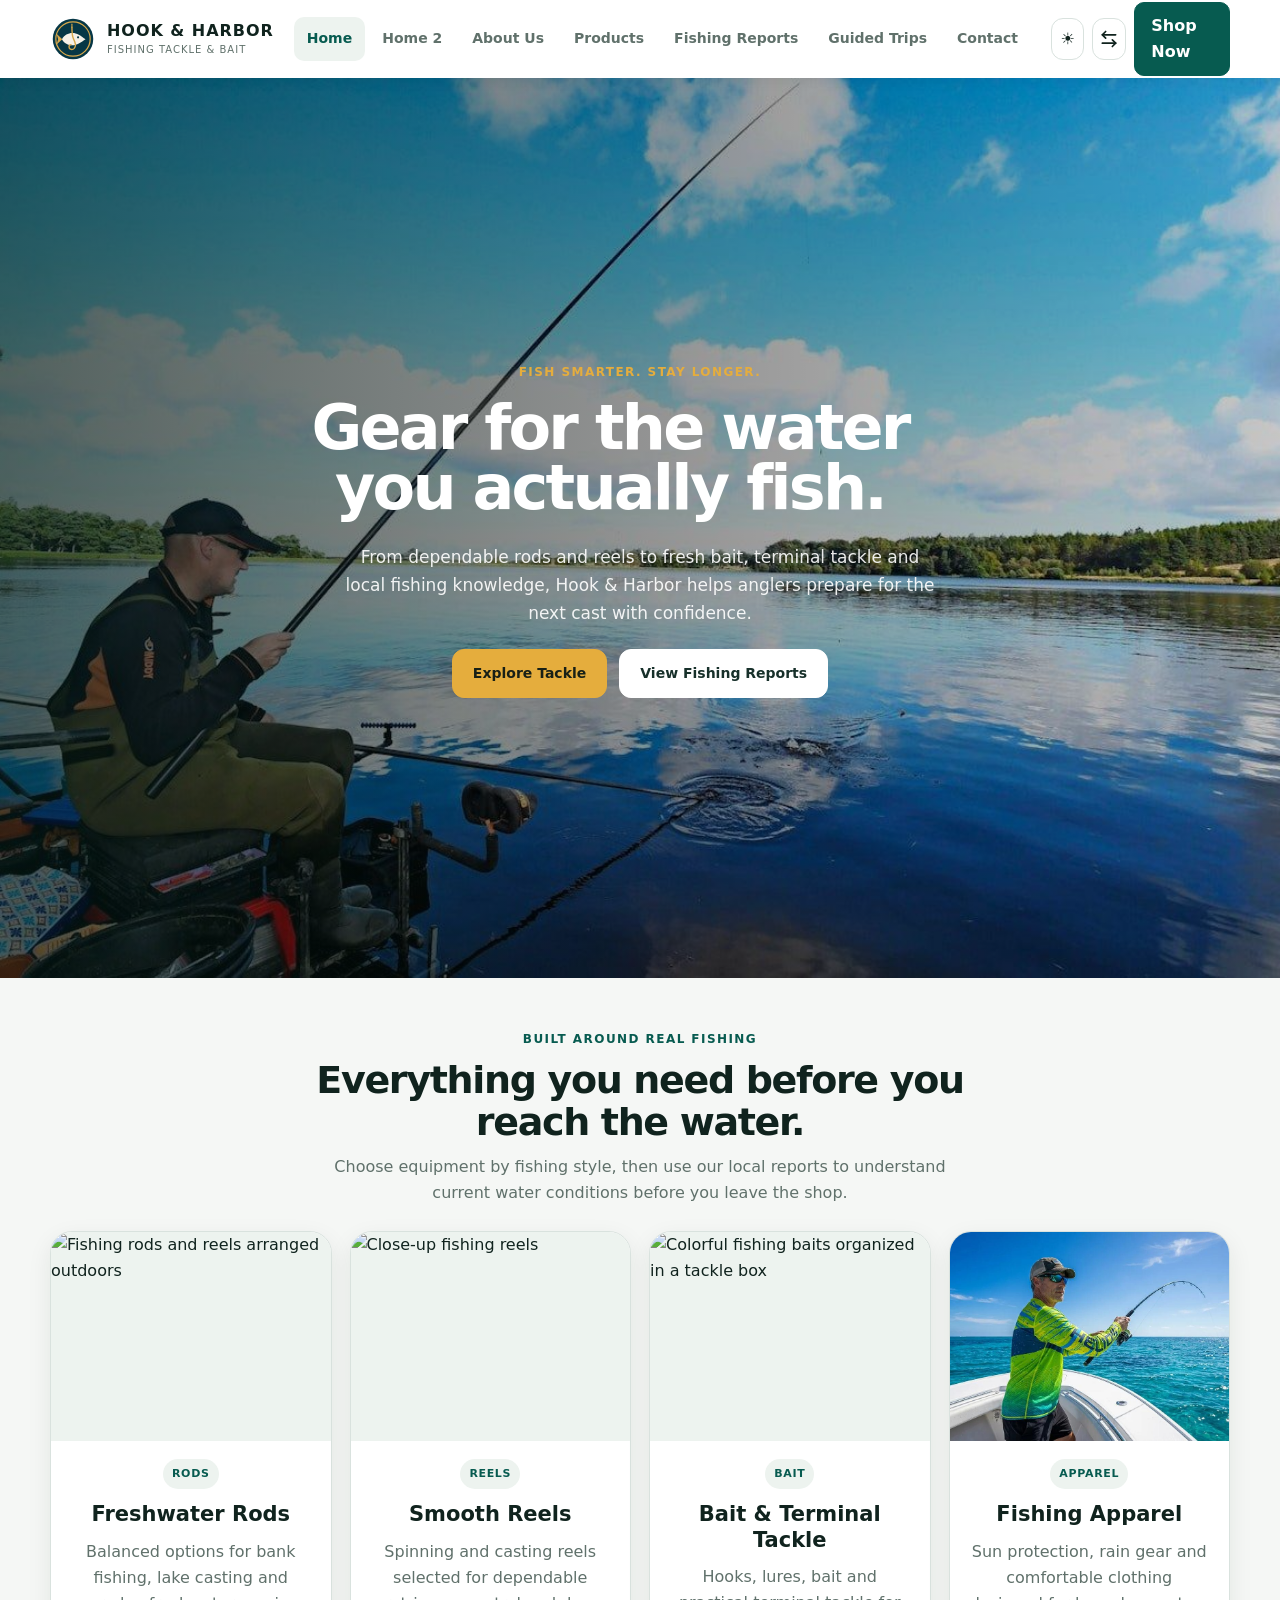
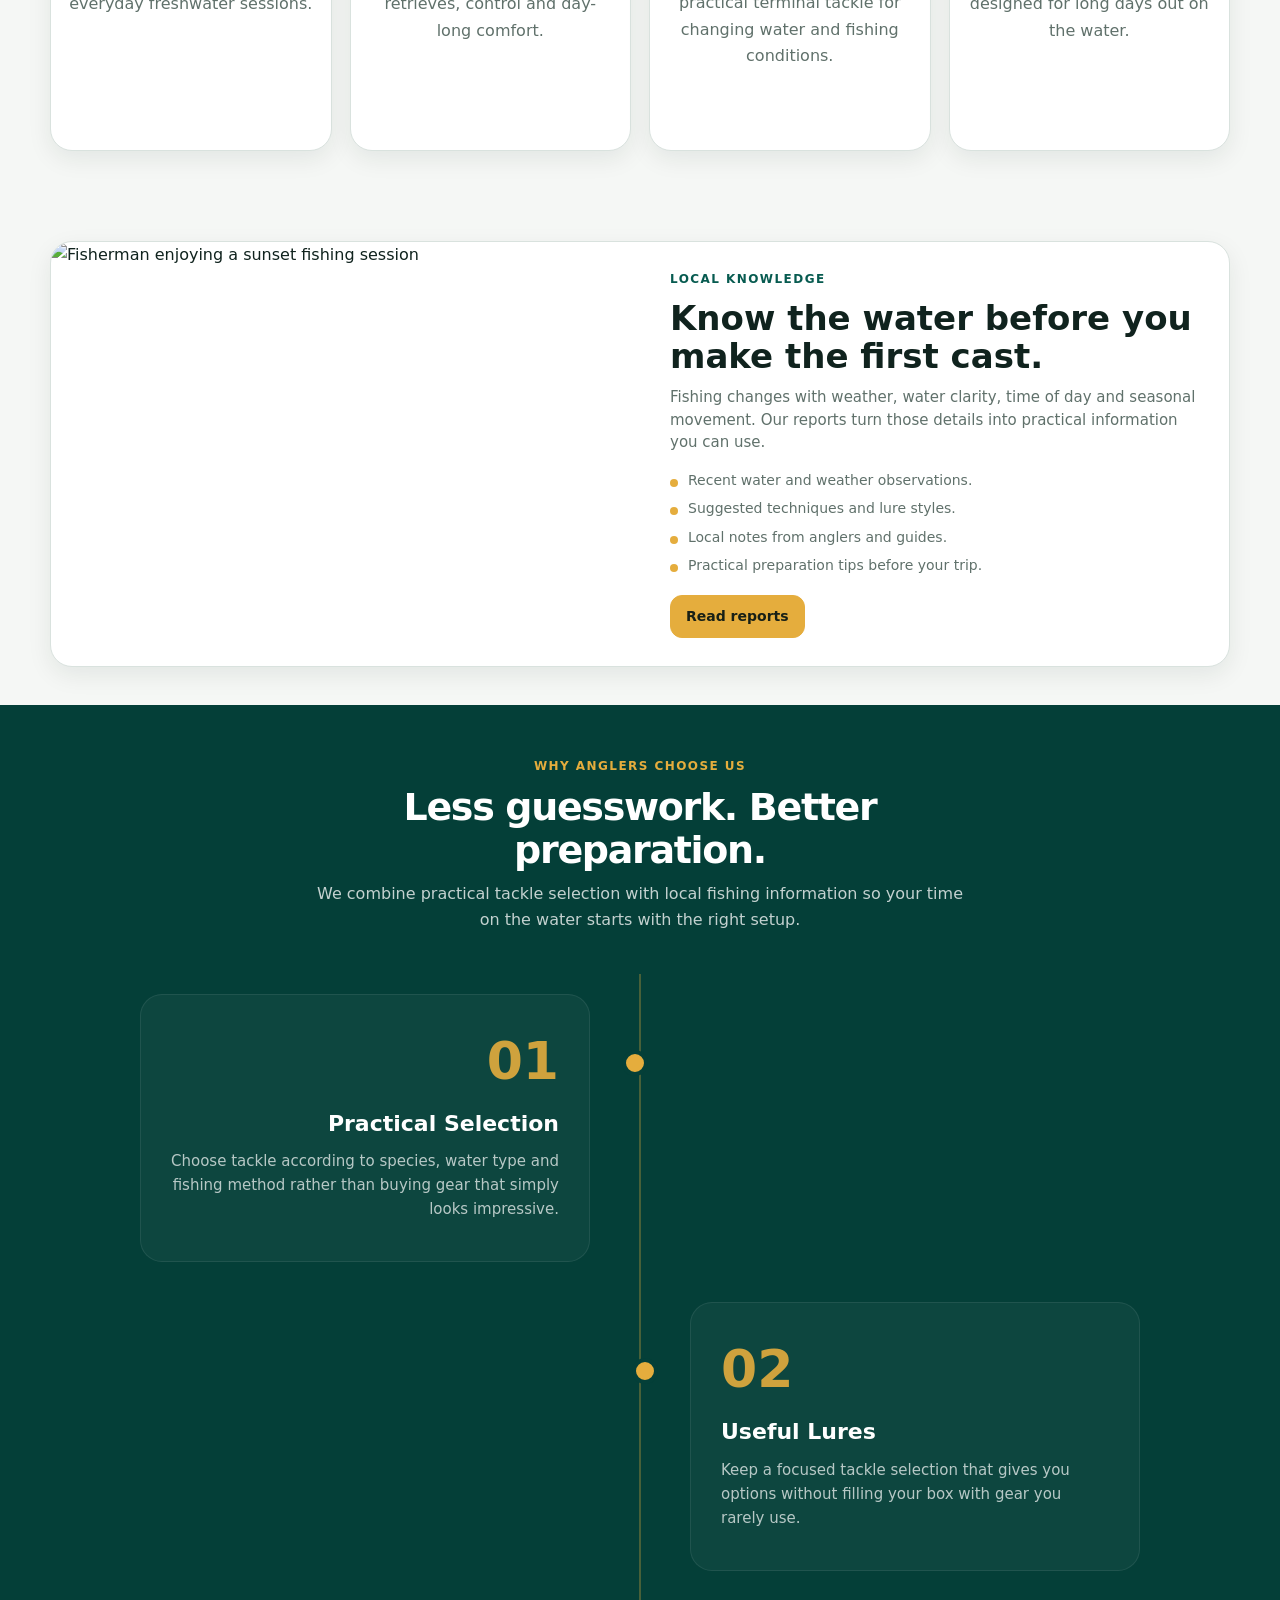
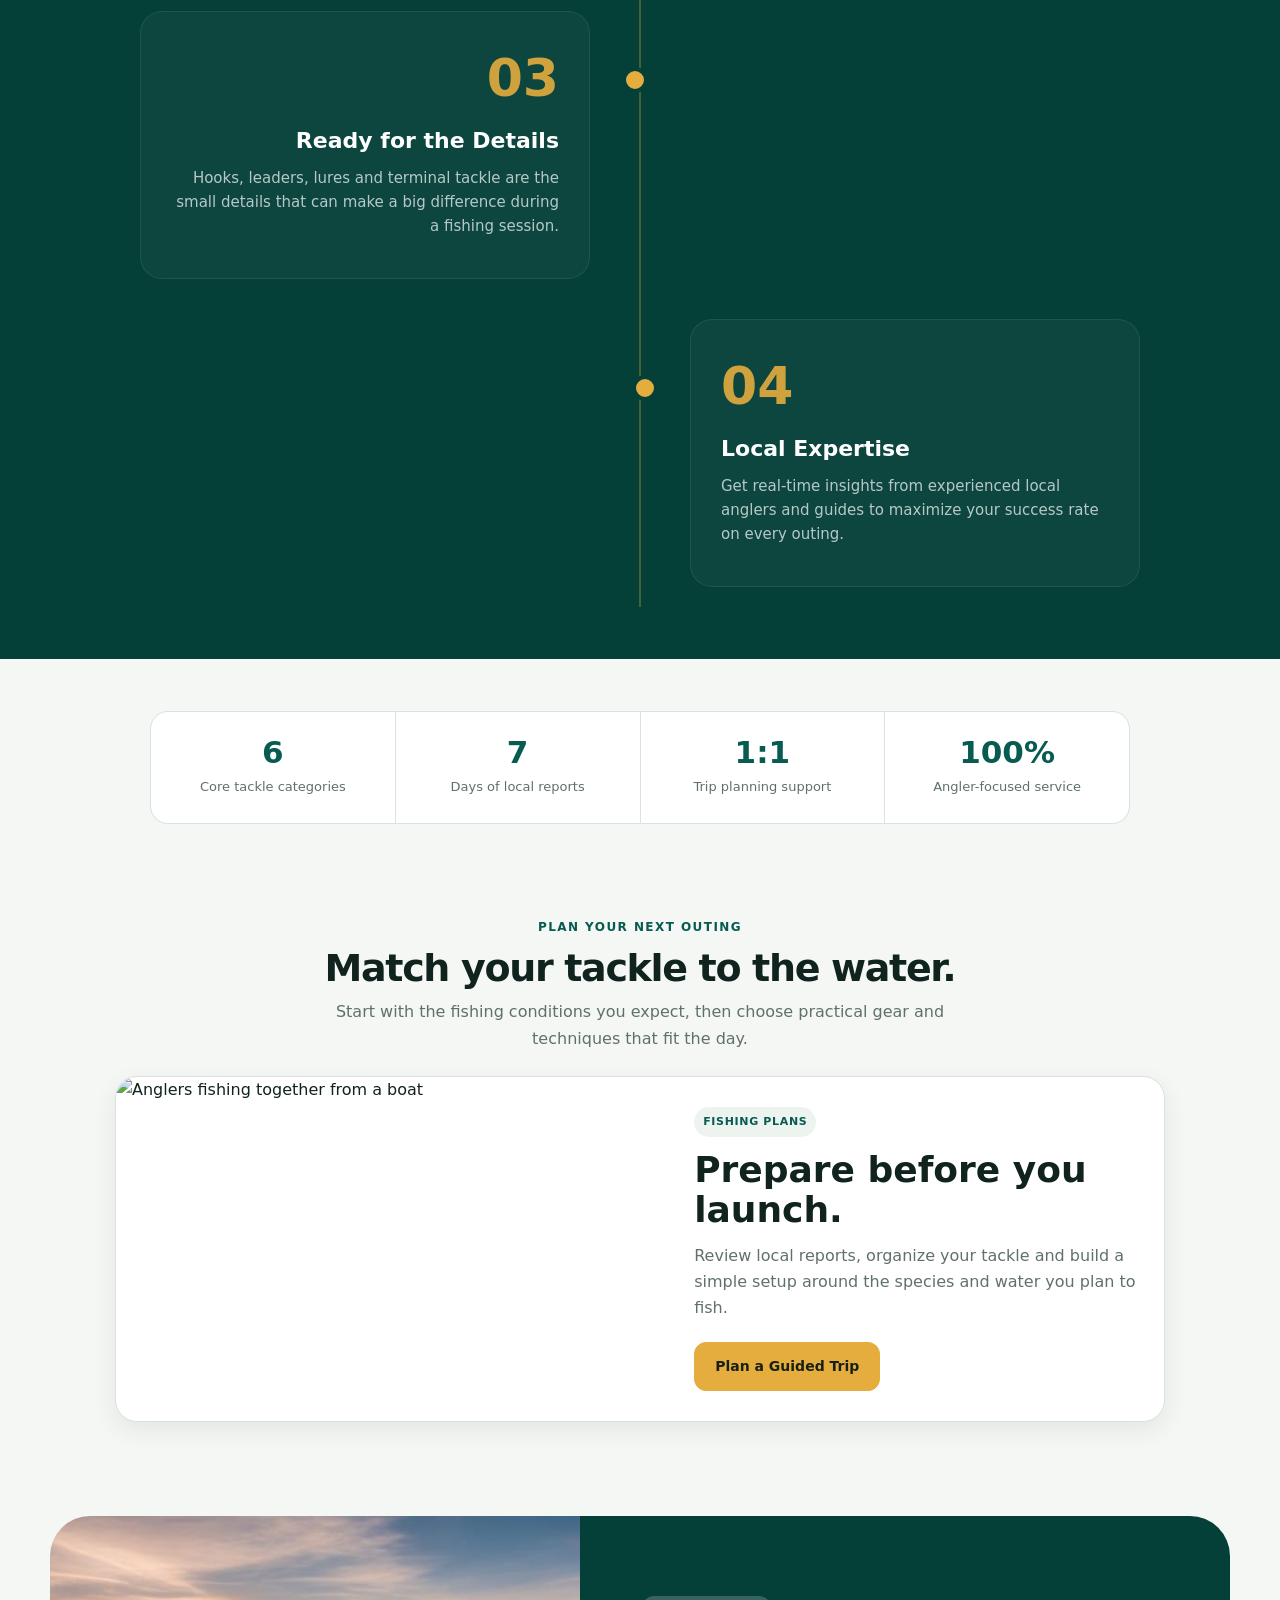
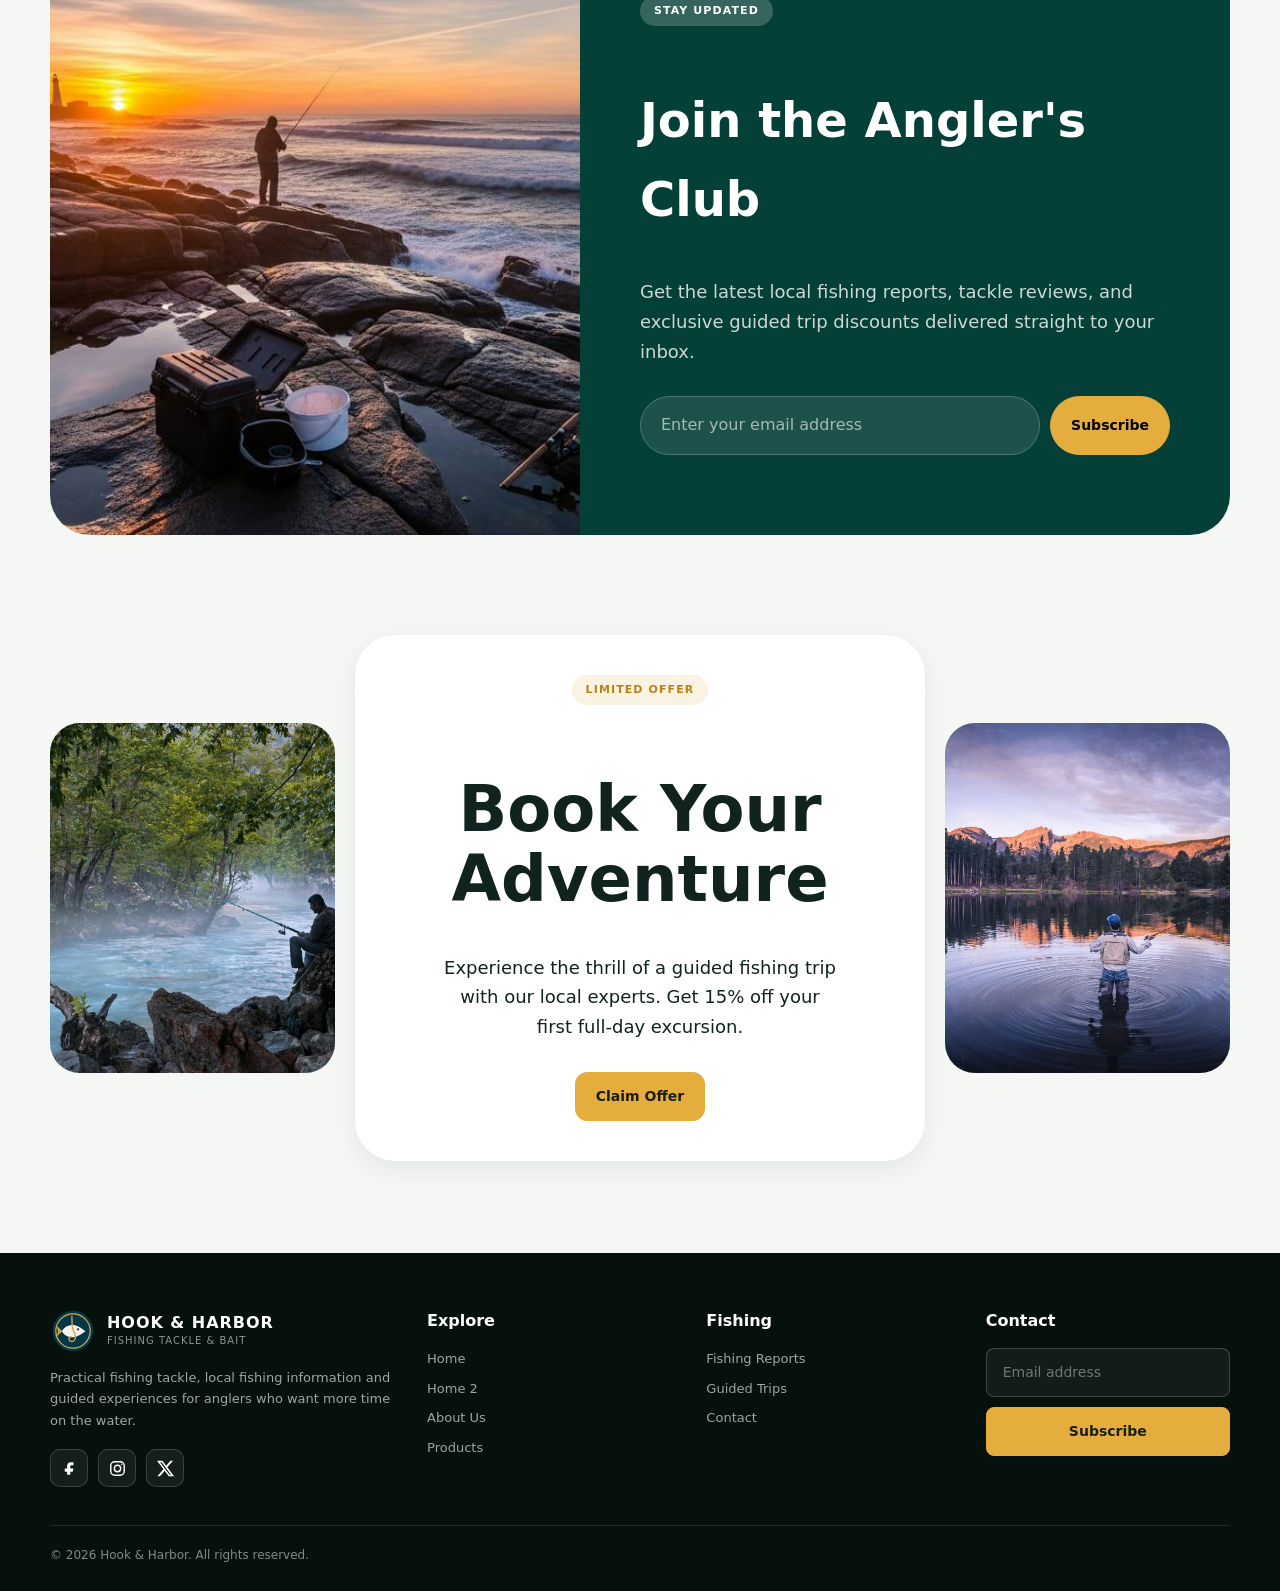
==== commit 46f91a4d: "third commit" ====
--- a/index.html
+++ b/index.html
@@ -1,4 +1,4 @@
-﻿<!DOCTYPE html>
+<!DOCTYPE html>
 <html lang="en" dir="ltr">
 
 <head>
@@ -27,6 +27,55 @@
 
     .hero-actions {
       justify-content: center !important;
+    }
+
+    /* Home 1 "Local knowledge" split section — mobile overflow fix */
+    @media (max-width: 767px) {
+      #home1 .split {
+        grid-template-columns: minmax(0, 1fr) !important;
+      }
+
+      #home1 .split-media,
+      #home1 .split-content {
+        min-width: 0 !important;
+        width: 100% !important;
+      }
+
+      #home1 .split-content .section-kicker,
+      #home1 .split-content h2 {
+        text-align: center !important;
+        margin-left: auto !important;
+        margin-right: auto !important;
+        width: 100% !important;
+        max-width: 100% !important;
+        text-wrap: balance;
+      }
+
+      #home1 .split-content h2 {
+        font-size: clamp(26px, 7.5vw, 32px) !important;
+        line-height: 1.15 !important;
+      }
+
+      #home1 .split-content p {
+        text-align: center !important;
+        margin-left: auto !important;
+        margin-right: auto !important;
+        max-width: 100% !important;
+      }
+
+      #home1 .split-content .card-actions {
+        display: flex !important;
+        justify-content: center !important;
+        align-items: center !important;
+        width: 100% !important;
+      }
+
+      #home1 .split-content .card-actions .btn {
+        width: 85% !important;
+        max-width: 400px !important;
+        margin: 0 auto !important;
+        justify-content: center !important;
+      }
     }
   </style>
 </head>
@@ -60,9 +109,11 @@
         </div>
         <a href="index.html">Home</a>
         <a href="home2.html">Home 2</a>
+        <a href="about.html">About Us</a>
         <a href="products.html">Products</a>
         <a href="reports.html">Fishing Reports</a>
         <a href="trips.html">Guided Trips</a>
+        <a href="contact.html">Contact</a>
               <div class="mobile-actions">
           <div class="mobile-theme-rtl">
             <button class="icon-btn themeToggleMobile" type="button" aria-label="Toggle theme">
@@ -72,7 +123,7 @@
               <svg xmlns="http://www.w3.org/2000/svg" width="20" height="20" viewBox="0 0 24 24" fill="none" stroke="currentColor" stroke-width="2" stroke-linecap="round" stroke-linejoin="round"><path d="M8 3 4 7l4 4"/><path d="M4 7h16"/><path d="m16 21 4-4-4-4"/><path d="M20 17H4"/></svg>
             </button>
           </div>
-          <a class="nav-cta" href="contact.html">Enquire Now</a>
+          <a class="nav-cta" href="products.html">Shop Now</a>
         </div>
       </div>
       <div class="nav-actions">
@@ -82,7 +133,7 @@
         <button class="icon-btn" id="rtlToggle" type="button" aria-label="Toggle RTL">
                     <svg xmlns="http://www.w3.org/2000/svg" width="20" height="20" viewBox="0 0 24 24" fill="none" stroke="currentColor" stroke-width="2" stroke-linecap="round" stroke-linejoin="round"><path d="M8 3 4 7l4 4"/><path d="M4 7h16"/><path d="m16 21 4-4-4-4"/><path d="M20 17H4"/></svg>
                 </button>
-        <a class="nav-cta" href="contact.html">Enquire Now</a>
+        <a class="nav-cta" href="products.html">Shop Now</a>
         <button class="menu-btn" id="menuBtn" type="button" aria-label="Open navigation">
                     <svg xmlns="http://www.w3.org/2000/svg" width="24" height="24" viewBox="0 0 24 24" fill="none" stroke="currentColor" stroke-width="2" stroke-linecap="round" stroke-linejoin="round"><line x1="4" x2="20" y1="12" y2="12"/><line x1="4" x2="20" y1="6" y2="6"/><line x1="4" x2="20" y1="18" y2="18"/></svg>
                 </button>
@@ -431,6 +482,7 @@
           <div class="footer-links">
             <a href="index.html">Home</a>
             <a href="home2.html">Home 2</a>
+            <a href="about.html">About Us</a>
             <a href="products.html">Products</a>
           </div>
         </div>
@@ -454,8 +506,8 @@
         <span>
           &copy; 2026 Hook & Harbor. All rights reserved.
         </span>
-        <button class="back-to-top" id="backToTop" type="button" aria-label="Move to top" style="display: flex; align-items: center; justify-content: center;">
-          <svg xmlns="http://www.w3.org/2000/svg" width="16" height="16" viewBox="0 0 24 24" fill="none" stroke="currentColor" stroke-width="2" stroke-linecap="round" stroke-linejoin="round" style="margin-right: 8px; transition: transform 0.3s ease;" class="top-arrow-icon"><line x1="12" y1="19" x2="12" y2="5"></line><polyline points="5 12 12 5 19 12"></polyline></svg> Move to Top
+        <button class="back-to-top" id="backToTop" type="button" aria-label="" style="display: flex; align-items: center; justify-content: center;">
+          <svg xmlns="http://www.w3.org/2000/svg" width="16" height="16" viewBox="0 0 24 24" fill="none" stroke="currentColor" stroke-width="2" stroke-linecap="round" stroke-linejoin="round" style=" transition: transform 0.3s ease;" class="top-arrow-icon"><line x1="12" y1="19" x2="12" y2="5"></line><polyline points="5 12 12 5 19 12"></polyline></svg> 
         </button>
       </div>
     </div>
@@ -489,3 +541,4 @@
 
 
 
+
--- a/css/style.css
+++ b/css/style.css
@@ -62,6 +62,7 @@
     display: block;
     width: 100%;
     max-width: 100%;
+    border: 0;
 }
 
 button,
@@ -90,8 +91,10 @@
     position: sticky;
     top: 0;
     z-index: 1000;
-    background: color-mix(in srgb, var(--surface) 94%, transparent);
-    backdrop-filter: blur(16px);
+    background: var(--surface);
+    backdrop-filter: none;
+    -webkit-backdrop-filter: none;
+    border-bottom: none;
 }
 
 .topbar {
@@ -1027,20 +1030,26 @@
 }
 
 .back-to-top {
-    min-height: 40px;
-    padding: 9px 14px;
-    border: 1px solid rgba(255, 255, 255, .18);
-    border-radius: 10px;
-    background: rgba(255, 255, 255, .06);
+    position: fixed;
+    bottom: 30px;
+    right: 30px;
+    width: 50px;
+    height: 50px;
+    border: none;
+    border-radius: 50%;
+    background: var(--brand);
     color: #fff;
-    font-size: 12px;
-    font-weight: 800;
+    display: flex;
+    align-items: center;
+    justify-content: center;
     cursor: pointer;
-    transition: .2s ease;
+    transition: .3s ease;
+    z-index: 9999;
+    box-shadow: 0 4px 16px rgba(0,0,0,0.2);
 }
 
 .back-to-top:hover {
-    background: rgba(255, 255, 255, .14);
+    background: var(--brand-dark);
     transform: translateY(-2px);
 }
 
@@ -1176,7 +1185,7 @@
         display: none;
     }
 
-        .mobile-header {
+    .mobile-header {
         display: flex;
         justify-content: space-between;
         align-items: center;
@@ -1184,12 +1193,11 @@
         margin-bottom: 10px;
         border-bottom: 1px solid var(--line);
     }
+
     .mobile-header .logo {
-        text-decoration: none;
-        display: flex;
-        align-items: center;
-        gap: 8px;
-    }
+        visibility: hidden;
+    }
+
     .mobile-header .logo-mark {
         width: 32px;
         height: 32px;
@@ -1200,14 +1208,18 @@
         align-items: center;
         justify-content: center;
     }
+
     .mobile-header .logo-mark svg {
         width: 18px;
         height: 18px;
     }
+
     .mobile-header .logo-text {
         font-size: 16px;
         color: var(--ink);
-    }
+        display: none;
+    }
+
     .mobile-actions {
         display: flex;
         flex-direction: column;
@@ -1216,7 +1228,7 @@
         margin-top: 10px;
         border-top: 1px solid var(--line);
     }
-    
+
     .mobile-theme-rtl {
         display: flex;
         gap: 10px;
@@ -1239,7 +1251,22 @@
     }
 
     .split-media {
-        min-height: 350px;
+        aspect-ratio: 16/10;
+        min-height: 400px;
+    }
+
+    .related-card {
+        grid-template-columns: 1fr;
+    }
+
+    .related-card .related-media,
+    .related-card .related-media img {
+        aspect-ratio: 16/10;
+        min-height: 400px;
+    }
+
+    .related-card .related-content {
+        padding: 40px;
     }
 
     .contact-grid {
@@ -1596,15 +1623,19 @@
     gap: 40px;
     max-width: 1200px;
 }
+
 .related-card.no-card-bg .related-media {
     border-radius: 32px;
 }
+
 .related-card.no-card-bg .related-content {
     padding: 0 40px 0 0;
 }
+
 [dir="rtl"] .related-card.no-card-bg .related-content {
     padding: 0 0 0 40px;
 }
+
 @media(max-width: 900px) {
     .related-card.no-card-bg .related-content {
         padding: 0 20px 40px 20px;
@@ -1637,15 +1668,6 @@
         padding: 34px 28px;
     }
 
-    .related-card {
-        grid-template-columns: 1fr;
-    }
-
-    .related-card .related-media,
-    .related-card .related-media img {
-        min-height: 260px;
-    }
-
     .related-card .related-content {
         padding: 30px 26px;
     }
@@ -1672,21 +1694,12 @@
         padding: 28px 22px;
     }
 
-    .split-media {
-        min-height: 280px;
-    }
-
     .card-body {
         padding: 18px;
     }
 
     .related-section {
         padding: 40px 0;
-    }
-
-    .related-card .related-media,
-    .related-card .related-media img {
-        min-height: 220px;
     }
 
     .related-card .related-content {
@@ -1751,7 +1764,7 @@
 }
 
 .split-media {
-    min-height: 330px;
+    min-height: auto;
 }
 
 .split-content {
@@ -1798,16 +1811,7 @@
 }
 
 .logo-mark::after {
-    content: "";
-    position: absolute;
-    left: 6px;
-    right: 5px;
-    bottom: 5px;
-    height: 3px;
-    border-bottom: 2px solid currentColor;
-    border-radius: 50%;
-    transform: skewX(-20deg);
-    opacity: .9;
+    display: none;
 }
 
 @media(max-width:900px) {
@@ -1824,11 +1828,31 @@
     }
 
     .split-media {
-        min-height: 300px;
+        min-height: auto;
     }
 
     .split-content {
         padding: 30px;
+    }
+
+    .split-content p {
+        text-align: center;
+        margin-inline: auto;
+    }
+
+    .split-content .card-actions {
+        display: block;
+        text-align: center;
+        width: 100%;
+        margin-top: 20px;
+    }
+
+    .split-content .card-actions .btn {
+        width: 85%;
+        max-width: 400px;
+        margin: 0 auto;
+        display: inline-flex;
+        justify-content: center;
     }
 }
 
@@ -1870,7 +1894,8 @@
 
 .split-media {
     min-height: 300px;
-    height: 300px;
+    height: auto;
+    aspect-ratio: 16/10;
     align-self: start;
 }
 
@@ -1908,7 +1933,8 @@
 .related-card .related-media,
 .related-card .related-media img {
     min-height: 260px;
-    height: 260px;
+    height: auto;
+    aspect-ratio: 16/10;
 }
 
 .related-card .related-content {
@@ -1930,7 +1956,8 @@
 
     .split-media {
         min-height: 270px;
-        height: 270px;
+        height: auto;
+        aspect-ratio: 16/10;
     }
 
     .split-content {
@@ -1941,7 +1968,8 @@
     .related-card .related-media,
     .related-card .related-media img {
         min-height: 240px;
-        height: 240px;
+        height: auto;
+        aspect-ratio: 16/10;
     }
 
     .cta {
@@ -1952,7 +1980,8 @@
 @media(max-width:650px) {
     .split-media {
         min-height: 230px;
-        height: 230px;
+        height: auto;
+        aspect-ratio: 16/10;
     }
 
     .split-content {
@@ -1980,7 +2009,8 @@
     .related-card .related-media,
     .related-card .related-media img {
         min-height: 210px;
-        height: 210px;
+        height: auto;
+        aspect-ratio: 16/10;
     }
 
     .related-card .related-content {
@@ -2304,7 +2334,9 @@
 }
 
 .eyebrow-badge {
-    display: inline-block;
+    display: inline-flex;
+    align-items: center;
+    width: max-content;
     padding: 6px 14px;
     background: color-mix(in srgb, var(--accent) 15%, transparent);
     color: var(--accent-dark);
@@ -2768,6 +2800,7 @@
     width: 100%;
     margin-top: 40px;
 }
+
 .expand-card {
     flex: 1;
     position: relative;
@@ -2778,9 +2811,11 @@
     cursor: pointer;
     box-shadow: var(--shadow);
 }
+
 .expand-card:hover {
     flex: 3;
 }
+
 .expand-card img {
     position: absolute;
     inset: 0;
@@ -2790,16 +2825,19 @@
     z-index: 0;
     transition: transform 1s ease;
 }
+
 .expand-card:hover img {
     transform: scale(1.05);
 }
+
 .expand-card::after {
     content: '';
     position: absolute;
     inset: 0;
-    background: linear-gradient(to top, rgba(4,63,56,0.95) 0%, rgba(4,63,56,0.4) 60%, transparent 100%);
+    background: linear-gradient(to top, rgba(4, 63, 56, 0.95) 0%, rgba(4, 63, 56, 0.4) 60%, transparent 100%);
     z-index: 1;
 }
+
 .expand-content {
     position: absolute;
     bottom: 0;
@@ -2813,10 +2851,12 @@
     flex-direction: column;
     justify-content: flex-end;
 }
+
 [dir="rtl"] .expand-content {
     left: auto;
     right: 0;
 }
+
 .expand-header {
     display: flex;
     align-items: center;
@@ -2824,57 +2864,68 @@
     margin-bottom: 0;
     transition: margin 0.4s ease;
 }
+
 .expand-card:hover .expand-header {
     margin-bottom: 20px;
 }
+
 .step-num {
     font-size: 18px;
     font-weight: 700;
     color: var(--accent);
-    background: rgba(255,255,255,0.15);
+    background: rgba(255, 255, 255, 0.15);
     padding: 8px 16px;
     border-radius: 20px;
     backdrop-filter: blur(10px);
 }
+
 .expand-header h3 {
     color: #fff;
     font-size: clamp(24px, 2.5vw, 32px);
     margin: 0;
 }
+
 .expand-details {
     opacity: 0;
     visibility: hidden;
     max-height: 0;
     transition: all 0.5s ease;
 }
+
 .expand-card:hover .expand-details {
     opacity: 1;
     visibility: visible;
     max-height: 300px;
 }
+
 .expand-details p {
-    color: rgba(255,255,255,0.9);
+    color: rgba(255, 255, 255, 0.9);
     font-size: 16px;
     line-height: 1.6;
     margin: 0 0 24px 0;
     max-width: 400px;
 }
+
 @media (max-width: 900px) {
     .expand-grid {
         flex-direction: column;
         height: 750px;
     }
+
     .expand-card:hover {
         flex: 2;
     }
+
     .expand-content {
         width: 100%;
         padding: 30px;
     }
+
     .expand-header h3 {
         font-size: 24px;
     }
 }
+
 /* BANNER CTA */
 .banner-cta {
     position: relative;
@@ -2886,6 +2937,7 @@
     box-shadow: var(--shadow-lg);
     margin: 60px 0;
 }
+
 .banner-cta img {
     position: absolute;
     inset: 0;
@@ -2894,40 +2946,48 @@
     object-fit: cover;
     z-index: 1;
 }
+
 .banner-cta::after {
     content: '';
     position: absolute;
     inset: 0;
-    background: linear-gradient(to top, rgba(0,25,20,0.9), rgba(0,25,20,0.4));
+    background: linear-gradient(to top, rgba(0, 25, 20, 0.9), rgba(0, 25, 20, 0.4));
     z-index: 2;
 }
+
 .banner-content {
     position: relative;
     z-index: 3;
     max-width: 700px;
     margin: 0 auto;
 }
+
 .banner-content h2 {
     color: #fff;
     font-size: clamp(32px, 4vw, 48px);
     margin-bottom: 20px;
 }
+
 .banner-content p {
     font-size: 18px;
     opacity: 0.9;
     margin-bottom: 30px;
 }
+
 .banner-content .list {
     display: inline-block;
     text-align: left;
     margin-bottom: 40px;
 }
+
 .banner-content .list li {
     color: #fff;
 }
+
 .banner-content .list li::before {
     background: var(--accent);
 }
+
 /* STORE GRID (Products) */
 .store-grid {
     display: flex;
@@ -2935,6 +2995,7 @@
     justify-content: center;
     gap: 40px;
 }
+
 .store-item {
     width: calc(33.333% - 27px);
     min-width: 280px;
@@ -2948,10 +3009,12 @@
     box-shadow: var(--shadow-sm);
     transition: transform 0.3s ease, box-shadow 0.3s ease;
 }
+
 .store-item:hover {
     transform: translateY(-4px);
     box-shadow: var(--shadow);
 }
+
 .store-media {
     overflow: hidden;
     position: relative;
@@ -2959,15 +3022,18 @@
     aspect-ratio: 4/3;
     margin-bottom: 0;
 }
+
 .store-media img {
     width: 100%;
     height: 100%;
     object-fit: cover;
     transition: transform 0.6s ease;
 }
+
 .store-item:hover .store-media img {
     transform: scale(1.05);
 }
+
 .store-body {
     padding: 24px;
     text-align: left;
@@ -2975,9 +3041,11 @@
     flex-direction: column;
     flex: 1;
 }
+
 [dir="rtl"] .store-body {
     text-align: right;
 }
+
 .store-body .tag {
     background: none;
     padding: 0;
@@ -2987,21 +3055,25 @@
     text-transform: uppercase;
     font-weight: 700;
 }
+
 .store-body h3 {
     margin: 8px 0;
     font-size: 22px;
 }
+
 .store-body p {
     color: var(--muted);
     font-size: 15px;
     margin-bottom: 16px;
 }
+
 .store-price {
     font-weight: 600;
     color: var(--ink);
     margin: auto 0 16px 0;
     font-size: 18px;
 }
+
 .store-actions .btn {
     width: 100%;
     justify-content: center;
@@ -3016,6 +3088,7 @@
     margin: 0 auto;
     position: relative;
 }
+
 .feed-layout::before {
     content: '';
     position: absolute;
@@ -3025,19 +3098,23 @@
     width: 2px;
     background: var(--line);
 }
+
 [dir="rtl"] .feed-layout::before {
     left: auto;
     right: 40px;
 }
+
 .feed-item {
     display: flex;
     position: relative;
     padding-left: 80px;
 }
+
 [dir="rtl"] .feed-item {
     padding-left: 0;
     padding-right: 80px;
 }
+
 .feed-item::before {
     content: '';
     position: absolute;
@@ -3050,10 +3127,12 @@
     border: 4px solid var(--bg);
     z-index: 2;
 }
+
 [dir="rtl"] .feed-item::before {
     left: auto;
     right: 33px;
 }
+
 .feed-card {
     flex: 1;
     background: var(--surface);
@@ -3064,41 +3143,66 @@
     box-shadow: var(--shadow-sm);
     transition: transform 0.3s, box-shadow 0.3s;
 }
+
 .feed-card:hover {
     transform: translateY(-5px);
     box-shadow: var(--shadow);
 }
+
 .feed-media {
     width: 250px;
     flex-shrink: 0;
     border-radius: 16px;
     overflow: hidden;
 }
+
 .feed-media img {
     width: 100%;
     height: 100%;
     object-fit: cover;
 }
+
 .feed-body {
     flex: 1;
 }
+
 .feed-top {
     display: flex;
     justify-content: space-between;
     margin-bottom: 12px;
     align-items: center;
 }
+
 .feed-body h3 {
     margin: 0 0 12px 0;
     font-size: 24px;
 }
+
 @media (max-width: 768px) {
-    .feed-layout::before { display: none; }
-    .feed-item { padding-left: 0; }
-    [dir="rtl"] .feed-item { padding-right: 0; }
-    .feed-item::before { display: none; }
-    .feed-card { flex-direction: column; }
-    .feed-media { width: 100%; height: 200px; }
+    .feed-layout::before {
+        display: none;
+    }
+
+    .feed-item {
+        padding-left: 0;
+    }
+
+    [dir="rtl"] .feed-item {
+        padding-right: 0;
+    }
+
+    .feed-item::before {
+        display: none;
+    }
+
+    .feed-card {
+        flex-direction: column;
+    }
+
+    .feed-media {
+        width: 100%;
+        height: 200px;
+    }
 }
 
 /* TRIP ROWS */
@@ -3107,14 +3211,17 @@
     flex-direction: column;
     gap: 80px;
 }
+
 .trip-row {
     display: flex;
     align-items: center;
     gap: 60px;
 }
+
 .trip-row:nth-child(even) {
     flex-direction: row-reverse;
 }
+
 .trip-media {
     flex: 1;
     border-radius: 40px;
@@ -3123,19 +3230,23 @@
     aspect-ratio: 4/3;
     position: relative;
 }
+
 .trip-media img {
     width: 100%;
     height: 100%;
     object-fit: cover;
     transition: transform 0.8s ease;
 }
+
 .trip-row:hover .trip-media img {
     transform: scale(1.05);
 }
+
 .trip-content {
     flex: 1;
     padding: 40px;
 }
+
 .trip-content .tag {
     font-size: 14px;
     padding: 8px 16px;
@@ -3143,21 +3254,27 @@
     border-radius: 20px;
     display: inline-block;
 }
+
 .trip-content h3 {
     font-size: clamp(32px, 3vw, 40px);
     margin: 20px 0;
 }
+
 .trip-content p {
     font-size: 18px;
     line-height: 1.6;
     color: var(--muted);
     margin-bottom: 30px;
 }
+
 @media(max-width: 900px) {
-    .trip-row, .trip-row:nth-child(even) {
+
+    .trip-row,
+    .trip-row:nth-child(even) {
         flex-direction: column;
         gap: 30px;
     }
+
     .trip-content {
         padding: 0;
     }
@@ -3171,16 +3288,19 @@
     gap: 60px;
     padding: 60px 0;
 }
+
 .showcase-content {
     flex: 1;
     max-width: 500px;
 }
+
 .showcase-features {
     display: flex;
     flex-direction: column;
     gap: 16px;
     margin: 30px 0;
 }
+
 .showcase-feature-item {
     display: flex;
     align-items: center;
@@ -3192,15 +3312,19 @@
     box-shadow: var(--shadow-sm);
     transition: transform 0.3s;
 }
+
 .showcase-feature-item:hover {
     transform: translateX(10px);
 }
+
 [dir="rtl"] .showcase-feature-item:hover {
     transform: translateX(-10px);
 }
+
 .feature-icon {
     font-size: 24px;
     background: #fff;
+    color: #10231e;
     width: 48px;
     height: 48px;
     display: flex;
@@ -3209,11 +3333,13 @@
     border-radius: 50%;
     box-shadow: var(--shadow-sm);
 }
+
 .showcase-media {
     flex: 1;
     position: relative;
     min-height: 500px;
 }
+
 .showcase-image-main {
     position: absolute;
     right: 0;
@@ -3224,11 +3350,13 @@
     overflow: hidden;
     box-shadow: var(--shadow-lg);
 }
+
 .showcase-image-main img {
     width: 100%;
     height: 100%;
     object-fit: cover;
 }
+
 .showcase-image-overlay {
     position: absolute;
     left: 0;
@@ -3237,18 +3365,21 @@
     height: 45%;
     border-radius: 24px;
     overflow: hidden;
-    box-shadow: 0 30px 60px rgba(0,0,0,0.3);
+    box-shadow: 0 30px 60px rgba(0, 0, 0, 0.3);
     border: 8px solid var(--bg);
 }
+
 .showcase-image-overlay img {
     width: 100%;
     height: 100%;
     object-fit: cover;
 }
+
 [dir="rtl"] .showcase-image-main {
     right: auto;
     left: 0;
 }
+
 [dir="rtl"] .showcase-image-overlay {
     left: auto;
     right: 0;
@@ -3258,10 +3389,12 @@
 .masonry-section {
     padding: 80px 0;
 }
+
 .masonry-grid {
     column-count: 2;
     column-gap: 24px;
 }
+
 .masonry-item {
     break-inside: avoid;
     margin-bottom: 24px;
@@ -3270,28 +3403,34 @@
     overflow: hidden;
     box-shadow: var(--shadow);
 }
+
 .masonry-item img {
     width: 100%;
     display: block;
     object-fit: cover;
     transition: transform 0.8s ease;
 }
+
 .masonry-item.tall img {
     height: 600px;
 }
+
 .masonry-item.short img {
     height: 400px;
 }
+
 .masonry-item:hover img {
     transform: scale(1.05);
 }
+
 .masonry-item::after {
     content: '';
     position: absolute;
     inset: 0;
-    background: linear-gradient(to top, rgba(4,63,56,0.95) 0%, transparent 50%);
+    background: linear-gradient(to top, rgba(4, 63, 56, 0.95) 0%, transparent 50%);
     pointer-events: none;
 }
+
 .icon-btn span,
 .icon-btn svg {
     pointer-events: none;
@@ -3302,38 +3441,42 @@
         display: none !important;
     }
 }
-    .mobile-header {
-        display: flex;
-        justify-content: space-between;
-        align-items: center;
-        padding-bottom: 15px;
-        margin-bottom: 10px;
-        border-bottom: 1px solid var(--line);
-    }
-    .mobile-header .logo {
-        text-decoration: none;
-        display: flex;
-        align-items: center;
-        gap: 8px;
-    }
-    .mobile-header .logo-mark {
-        width: 32px;
-        height: 32px;
-        background: var(--brand);
-        color: var(--surface);
-        border-radius: 8px;
-        display: flex;
-        align-items: center;
-        justify-content: center;
-    }
-    .mobile-header .logo-mark svg {
-        width: 18px;
-        height: 18px;
-    }
-    .mobile-header .logo-text {
-        font-size: 16px;
-        color: var(--ink);
-    }
+
+.mobile-header {
+    display: flex;
+    justify-content: space-between;
+    align-items: center;
+    padding-bottom: 15px;
+    margin-bottom: 10px;
+    border-bottom: 1px solid var(--line);
+}
+
+.mobile-header .logo {
+    visibility: hidden;
+}
+
+.mobile-header .logo-mark {
+    width: 32px;
+    height: 32px;
+    background: var(--brand);
+    color: var(--surface);
+    border-radius: 8px;
+    display: flex;
+    align-items: center;
+    justify-content: center;
+}
+
+.mobile-header .logo-mark svg {
+    width: 18px;
+    height: 18px;
+}
+
+.mobile-header .logo-text {
+    font-size: 16px;
+    color: var(--ink);
+    display: none;
+}
+
 @media (min-width: 1025px) {
     .mobile-actions {
         display: none;
@@ -3350,30 +3493,38 @@
     color: #fff;
     z-index: 2;
 }
+
 .masonry-caption strong {
     display: block;
     font-size: 26px;
     margin-bottom: 8px;
     color: #fff;
 }
+
 .masonry-caption span {
     font-size: 16px;
-    color: rgba(255,255,255,0.85);
+    color: rgba(255, 255, 255, 0.85);
 }
 
 @media(max-width: 900px) {
     .showcase-container {
         flex-direction: column;
     }
+
     .showcase-media {
         width: 100%;
         min-height: 400px;
     }
+
+    .masonry-item.tall img,
+    .masonry-item.short img {
+        height: 420px;
+    }
+}
+
+@media(max-width: 650px) {
     .masonry-grid {
         column-count: 1;
-    }
-    .masonry-item.tall img, .masonry-item.short img {
-        height: 350px;
     }
 }
 
@@ -3385,11 +3536,13 @@
     background: var(--surface);
     box-shadow: var(--shadow-lg);
 }
+
 .split-newsletter-media {
     flex: 1;
     position: relative;
     min-height: 400px;
 }
+
 .split-newsletter-media img {
     position: absolute;
     inset: 0;
@@ -3397,6 +3550,7 @@
     height: 100%;
     object-fit: cover;
 }
+
 .split-newsletter-content {
     flex: 1;
     padding: 80px 60px;
@@ -3406,24 +3560,58 @@
     flex-direction: column;
     justify-content: center;
 }
-.split-newsletter-content h2 { color: #fff; font-size: clamp(32px, 4vw, 48px); margin-bottom: 20px; }
-.split-newsletter-content p { opacity: 0.8; margin-bottom: 30px; font-size: 18px; }
-.split-form { display: flex; gap: 10px; }
+
+.split-newsletter-content h2 {
+    color: #fff;
+    font-size: clamp(32px, 4vw, 48px);
+    margin-bottom: 20px;
+}
+
+.split-newsletter-content p {
+    opacity: 0.8;
+    margin-bottom: 30px;
+    font-size: 18px;
+}
+
+.split-form {
+    display: flex;
+    gap: 10px;
+}
+
 .split-form input {
     flex: 1;
     padding: 15px 20px;
     border-radius: 30px;
-    border: 1px solid rgba(255,255,255,0.2);
-    background: rgba(255,255,255,0.1);
+    border: 1px solid rgba(255, 255, 255, 0.2);
+    background: rgba(255, 255, 255, 0.1);
     color: #fff;
 }
-.split-form input::placeholder { color: rgba(255,255,255,0.6); }
-.split-form button { flex-shrink: 0; border-radius:30px; }
+
+.split-form input::placeholder {
+    color: rgba(255, 255, 255, 0.6);
+}
+
+.split-form button {
+    flex-shrink: 0;
+    border-radius: 30px;
+}
+
 @media (max-width: 900px) {
-    .split-newsletter { flex-direction: column; }
-    .split-newsletter-media { min-height: 250px; }
-    .split-newsletter-content { padding: 40px 30px; }
-    .split-form { flex-direction: column; }
+    .split-newsletter {
+        flex-direction: column;
+    }
+
+    .split-newsletter-media {
+        min-height: 250px;
+    }
+
+    .split-newsletter-content {
+        padding: 40px 30px;
+    }
+
+    .split-form {
+        flex-direction: column;
+    }
 }
 
 /* MAGAZINE PROMO */
@@ -3435,17 +3623,22 @@
     background: transparent;
     padding: 40px 0;
 }
-.magazine-img-left, .magazine-img-right {
+
+.magazine-img-left,
+.magazine-img-right {
     border-radius: 30px;
     overflow: hidden;
     height: 350px;
     box-shadow: var(--shadow-md);
 }
-.magazine-img-left img, .magazine-img-right img {
+
+.magazine-img-left img,
+.magazine-img-right img {
     width: 100%;
     height: 100%;
     object-fit: cover;
 }
+
 .magazine-content {
     text-align: center;
     padding: 40px;
@@ -3458,12 +3651,14 @@
     justify-content: center;
     align-items: center;
 }
+
 .magazine-content h2 {
     font-size: clamp(40px, 5vw, 64px);
     line-height: 1.1;
     margin-bottom: 20px;
     color: var(--text-dark);
 }
+
 .magazine-content p {
     font-size: 18px;
     color: var(--text-muted);
@@ -3472,11 +3667,27 @@
     margin-left: auto;
     margin-right: auto;
 }
+
 @media(max-width: 900px) {
-    .magazine-promo { grid-template-columns: 1fr; gap: 40px; }
-    .magazine-img-left { order: 2; height: 250px; }
-    .magazine-img-right { order: 3; height: 250px; }
-    .magazine-content { order: 1; padding: 40px 20px; }
+    .magazine-promo {
+        grid-template-columns: 1fr;
+        gap: 40px;
+    }
+
+    .magazine-img-left {
+        order: 2;
+        height: 250px;
+    }
+
+    .magazine-img-right {
+        order: 3;
+        height: 250px;
+    }
+
+    .magazine-content {
+        order: 1;
+        padding: 40px 20px;
+    }
 }
 
 /* MINIMAL CAPTURE (Reports Page) */
@@ -3487,13 +3698,50 @@
     border-radius: 40px;
     text-align: center;
 }
-.minimal-capture h2 { color: var(--ink); font-size: clamp(36px, 5vw, 56px); margin-bottom: 20px; }
-.minimal-capture p { max-width: 600px; margin: 0 auto 40px auto; opacity: 0.9; font-size: 18px; }
-.minimal-capture form { display: flex; max-width: 500px; margin: 0 auto; gap: 10px; align-items: stretch; }
-.minimal-capture input { flex: 1; padding: 15px 25px; border-radius: 30px; border: 1px solid var(--line); height: 54px; }
-.minimal-capture button { border-radius: 30px; padding: 0 30px; height: 54px; display: flex; align-items: center; justify-content: center; margin: 0; }
+
+.minimal-capture h2 {
+    color: var(--ink);
+    font-size: clamp(36px, 5vw, 56px);
+    margin-bottom: 20px;
+}
+
+.minimal-capture p {
+    max-width: 600px;
+    margin: 0 auto 40px auto;
+    opacity: 0.9;
+    font-size: 18px;
+}
+
+.minimal-capture form {
+    display: flex;
+    max-width: 500px;
+    margin: 0 auto;
+    gap: 10px;
+    align-items: stretch;
+}
+
+.minimal-capture input {
+    flex: 1;
+    padding: 15px 25px;
+    border-radius: 30px;
+    border: 1px solid var(--line);
+    height: 54px;
+}
+
+.minimal-capture button {
+    border-radius: 30px;
+    padding: 0 30px;
+    height: 54px;
+    display: flex;
+    align-items: center;
+    justify-content: center;
+    margin: 0;
+}
+
 @media(max-width:600px) {
-    .minimal-capture form { flex-direction: column; }
+    .minimal-capture form {
+        flex-direction: column;
+    }
 }
 
 /* GRID PROMO (Reports Page) */
@@ -3506,28 +3754,48 @@
     border-radius: 40px;
     box-shadow: var(--shadow-sm);
 }
+
 .grid-promo-images {
     flex: 1;
     display: grid;
     grid-template-columns: 1fr 1fr;
     gap: 15px;
 }
+
 .grid-promo-images img {
     width: 100%;
     aspect-ratio: 1;
     object-fit: cover;
     border-radius: 24px;
 }
-.grid-promo-images img:nth-child(2) { transform: translateY(30px); }
+
+.grid-promo-images img:nth-child(2) {
+    transform: translateY(30px);
+}
+
 .grid-promo-content {
     flex: 1;
     padding: 40px;
 }
-.grid-promo-content h2 { font-size: clamp(32px, 4vw, 48px); margin-bottom: 20px; }
+
+.grid-promo-content h2 {
+    font-size: clamp(32px, 4vw, 48px);
+    margin-bottom: 20px;
+}
+
 @media (max-width: 900px) {
-    .grid-promo { flex-direction: column; padding: 20px; }
-    .grid-promo-images img:nth-child(2) { transform: translateY(0); }
-    .grid-promo-content { padding: 20px; }
+    .grid-promo {
+        flex-direction: column;
+        padding: 20px;
+    }
+
+    .grid-promo-images img:nth-child(2) {
+        transform: translateY(0);
+    }
+
+    .grid-promo-content {
+        padding: 20px;
+    }
 }
 
 /* FLOATING NEWSLETTER (Trips Page) */
@@ -3539,12 +3807,14 @@
     text-align: center;
     overflow: hidden;
 }
+
 .floating-newsletter::before {
     content: '';
     position: absolute;
     inset: 0;
-    background: rgba(0,25,20,0.85);
-}
+    background: rgba(0, 25, 20, 0.85);
+}
+
 .floating-newsletter-content {
     position: relative;
     z-index: 2;
@@ -3552,11 +3822,39 @@
     margin: 0 auto;
     color: #fff;
 }
-.floating-newsletter-content h2 { color: #fff; font-size: clamp(32px, 4vw, 48px); margin-bottom: 20px; }
-.floating-newsletter-content p { font-size: 18px; opacity: 0.9; }
-.floating-newsletter-content form { display: flex; flex-direction: column; gap: 15px; margin-top: 40px; max-width: 400px; margin-inline: auto; }
-.floating-newsletter-content input { padding: 15px 25px; border-radius: 12px; border: none; font-size:16px; }
-.floating-newsletter-content button { border-radius: 12px; font-size:16px; padding: 15px; }
+
+.floating-newsletter-content h2 {
+    color: #fff;
+    font-size: clamp(32px, 4vw, 48px);
+    margin-bottom: 20px;
+}
+
+.floating-newsletter-content p {
+    font-size: 18px;
+    opacity: 0.9;
+}
+
+.floating-newsletter-content form {
+    display: flex;
+    flex-direction: column;
+    gap: 15px;
+    margin-top: 40px;
+    max-width: 400px;
+    margin-inline: auto;
+}
+
+.floating-newsletter-content input {
+    padding: 15px 25px;
+    border-radius: 12px;
+    border: none;
+    font-size: 16px;
+}
+
+.floating-newsletter-content button {
+    border-radius: 12px;
+    font-size: 16px;
+    padding: 15px;
+}
 
 /* HERO PROMO (Trips Page) */
 .hero-promo {
@@ -3568,7 +3866,8 @@
     align-items: flex-end;
     padding: 50px;
 }
-.hero-promo > img {
+
+.hero-promo>img {
     position: absolute;
     inset: 0;
     width: 100%;
@@ -3576,22 +3875,39 @@
     object-fit: cover;
     z-index: 1;
 }
+
 .hero-promo-card {
     position: relative;
     z-index: 2;
-    background: rgba(255,255,255,0.95);
+    background: rgba(255, 255, 255, 0.95);
     backdrop-filter: blur(10px);
     padding: 50px;
     border-radius: 32px;
     max-width: 500px;
     box-shadow: var(--shadow-xl);
 }
-.hero-promo-card h2 { font-size: clamp(32px, 4vw, 48px); margin-bottom: 20px; }
-[data-theme="dark"] .hero-promo-card { background: rgba(0,0,0,0.85); }
-[data-theme="dark"] .hero-promo-card p { color: rgba(255,255,255,0.8); }
+
+.hero-promo-card h2 {
+    font-size: clamp(32px, 4vw, 48px);
+    margin-bottom: 20px;
+}
+
+[data-theme="dark"] .hero-promo-card {
+    background: rgba(0, 0, 0, 0.85);
+}
+
+[data-theme="dark"] .hero-promo-card p {
+    color: rgba(255, 255, 255, 0.8);
+}
+
 @media (max-width: 900px) {
-    .hero-promo { padding: 20px; }
-    .hero-promo-card { padding: 30px; }
+    .hero-promo {
+        padding: 20px;
+    }
+
+    .hero-promo-card {
+        padding: 30px;
+    }
 }
 
 /* MINIMAL FEATURE */
@@ -3600,20 +3916,32 @@
     align-items: center;
     gap: 80px;
 }
+
 .minimal-media {
     flex: 1;
     border-radius: 40px;
     overflow: hidden;
 }
+
 .minimal-media img {
     width: 100%;
     display: block;
 }
+
 .minimal-content {
     flex: 1;
 }
-.minimal-content h3 { font-size: clamp(32px, 4vw, 48px); }
-@media(max-width:900px){ .minimal-feature { flex-direction:column; gap:40px; } }
+
+.minimal-content h3 {
+    font-size: clamp(32px, 4vw, 48px);
+}
+
+@media(max-width:900px) {
+    .minimal-feature {
+        flex-direction: column;
+        gap: 40px;
+    }
+}
 
 /* GLASS FEATURE */
 .glass-feature {
@@ -3625,7 +3953,8 @@
     align-items: center;
     padding: 60px;
 }
-.glass-feature > img {
+
+.glass-feature>img {
     position: absolute;
     inset: 0;
     width: 100%;
@@ -3633,6 +3962,7 @@
     object-fit: cover;
     z-index: 1;
 }
+
 .glass-content {
     position: relative;
     z-index: 2;
@@ -3641,10 +3971,51 @@
     padding: 60px;
     border-radius: 32px;
     max-width: 500px;
-}
-[data-theme="dark"] .glass-content { background: rgba(0, 0, 0, 0.7); color: #fff; }
-[data-theme="dark"] .glass-content p { color: rgba(255,255,255,0.8); }
-@media(max-width:900px){ .glass-feature { padding: 30px; } .glass-content { padding: 30px; } }
+    color: #10231e;
+}
+
+html.dark .glass-content {
+    background: rgba(16, 32, 27, 0.92);
+    color: #f4faf7;
+}
+
+html.dark .glass-content p {
+    color: rgba(244, 250, 247, 0.85);
+}
+
+html.dark .glass-content h3 {
+    color: #f4faf7;
+}
+
+.glass-feature {
+    position: relative;
+    border-radius: 40px;
+    overflow: hidden;
+    min-height: 500px;
+    display: flex;
+    align-items: center;
+    justify-content: center;
+    padding: 60px;
+}
+
+.glass-feature>img {
+    position: absolute;
+    inset: 0;
+    width: 100%;
+    height: 100%;
+    object-fit: cover;
+    z-index: 1;
+}
+
+@media(max-width:900px) {
+    .glass-feature {
+        padding: 30px;
+    }
+
+    .glass-content {
+        padding: 30px;
+    }
+}
 
 /* FLOATING FEATURE */
 .floating-feature {
@@ -3653,18 +4024,21 @@
     position: relative;
     padding: 40px 0;
 }
+
 .floating-media {
     width: 70%;
     border-radius: 40px;
     overflow: hidden;
     box-shadow: var(--shadow);
 }
+
 .floating-media img {
     width: 100%;
     aspect-ratio: 16/9;
     object-fit: cover;
     display: block;
 }
+
 .floating-content {
     position: absolute;
     right: 0;
@@ -3676,29 +4050,146 @@
     z-index: 2;
     border: 1px solid var(--line);
 }
+
 [dir="rtl"] .floating-content {
     right: auto;
     left: 0;
 }
+
 @media (max-width: 900px) {
-    .floating-feature { flex-direction: column; padding: 0; gap: 30px; }
-    .floating-media { width: 100%; }
-    .floating-content { position: relative; right: auto; width: 100%; padding: 40px; }
-    [dir="rtl"] .floating-content { left: auto; }
-}
+    .floating-feature {
+        flex-direction: column;
+        padding: 0;
+        gap: 30px;
+    }
+
+    .floating-media {
+        width: 100%;
+    }
+
+    .floating-content {
+        position: relative;
+        right: auto;
+        width: 100%;
+        padding: 40px;
+    }
+
+    [dir="rtl"] .floating-content {
+        left: auto;
+    }
+}
+
 /* Forced overrides to remove unwanted lines */
-.site-header { border: none !important; box-shadow: none !important; outline: none !important; }
-.navbar { border: none !important; box-shadow: none !important; outline: none !important; }
-.hero { border: none !important; outline: none !important; }
-.hero::before, .hero::after, .site-header::before, .site-header::after { border: none !important; box-shadow: none !important; }
-.eyebrow::before { display: none !important; }
+html,
+body {
+    overflow-x: clip !important;
+}
+
+.site-header {
+    border: none !important;
+    box-shadow: 0 4px 12px rgba(0,0,0,0.05) !important; /* Add slight shadow on scroll */
+    outline: none !important;
+    border-bottom: none !important;
+    position: sticky !important;
+    top: 0 !important;
+    z-index: 9999 !important;
+}
+
+.navbar {
+    border: none !important;
+    box-shadow: none !important;
+    outline: none !important;
+}
+
+.hero {
+    border: none !important;
+    outline: none !important;
+}
+
+.hero::before,
+.hero::after,
+.site-header::before,
+.site-header::after {
+    border: none !important;
+    box-shadow: none !important;
+}
+
+.eyebrow::before {
+    display: none !important;
+}
 
 /* Offset Layout Styles */
-.offset-container { display: flex; flex-wrap: wrap; gap: 40px; align-items: center; }
-.offset-content { flex: 1 1 300px; }
-.offset-media { flex: 1 1 300px; max-width: 400px; margin: 0 auto; }
-.offset-media img { width: 100%; height: auto; border-radius: 20px; display: block; box-shadow: var(--shadow); }
-
-.back-to-top:hover .top-arrow-icon { transform: translateY(-3px); }
-
-
+@media(max-width: 1024px) {
+    .related-card {
+        grid-template-columns: 1fr !important;
+    }
+}
+.offset-container {
+    display: flex;
+    flex-wrap: wrap;
+    gap: 40px;
+    align-items: center;
+}
+
+.offset-content {
+    flex: 1 1 300px;
+}
+
+.offset-media {
+    flex: 1 1 300px;
+    max-width: 400px;
+    margin: 0 auto;
+}
+
+.offset-media img {
+    width: 100%;
+    height: auto;
+    border-radius: 20px;
+    display: block;
+    box-shadow: var(--shadow);
+}
+
+.back-to-top:hover .top-arrow-icon {
+    transform: translateY(-3px);
+}
+
+@media(max-width: 1024px) and (min-width: 651px) {
+    .grid-3 > .card:nth-child(3):last-child {
+        grid-column: 1 / -1;
+        justify-self: center;
+        width: calc(50% - 9px);
+    }
+}
+
+/* Fix Fishing Reports Feed on Tablet */
+@media (max-width: 1024px) and (min-width: 768px) {
+    .feed-layout {
+        display: grid;
+        grid-template-columns: repeat(2, minmax(0, 1fr));
+        gap: 24px;
+    }
+    .feed-layout::before,
+    .feed-item::before {
+        display: none !important;
+    }
+    .feed-item {
+        padding-left: 0 !important;
+        padding-right: 0 !important;
+        margin-bottom: 0;
+    }
+    .feed-card {
+        flex-direction: column;
+        height: 100%;
+    }
+    .feed-media {
+        width: 100%;
+        height: 220px;
+    }
+}
+
+/* RTL Form Alignment */
+[dir="rtl"] .field input,
+[dir="rtl"] .field textarea,
+[dir="rtl"] .field select {
+    text-align: right;
+}
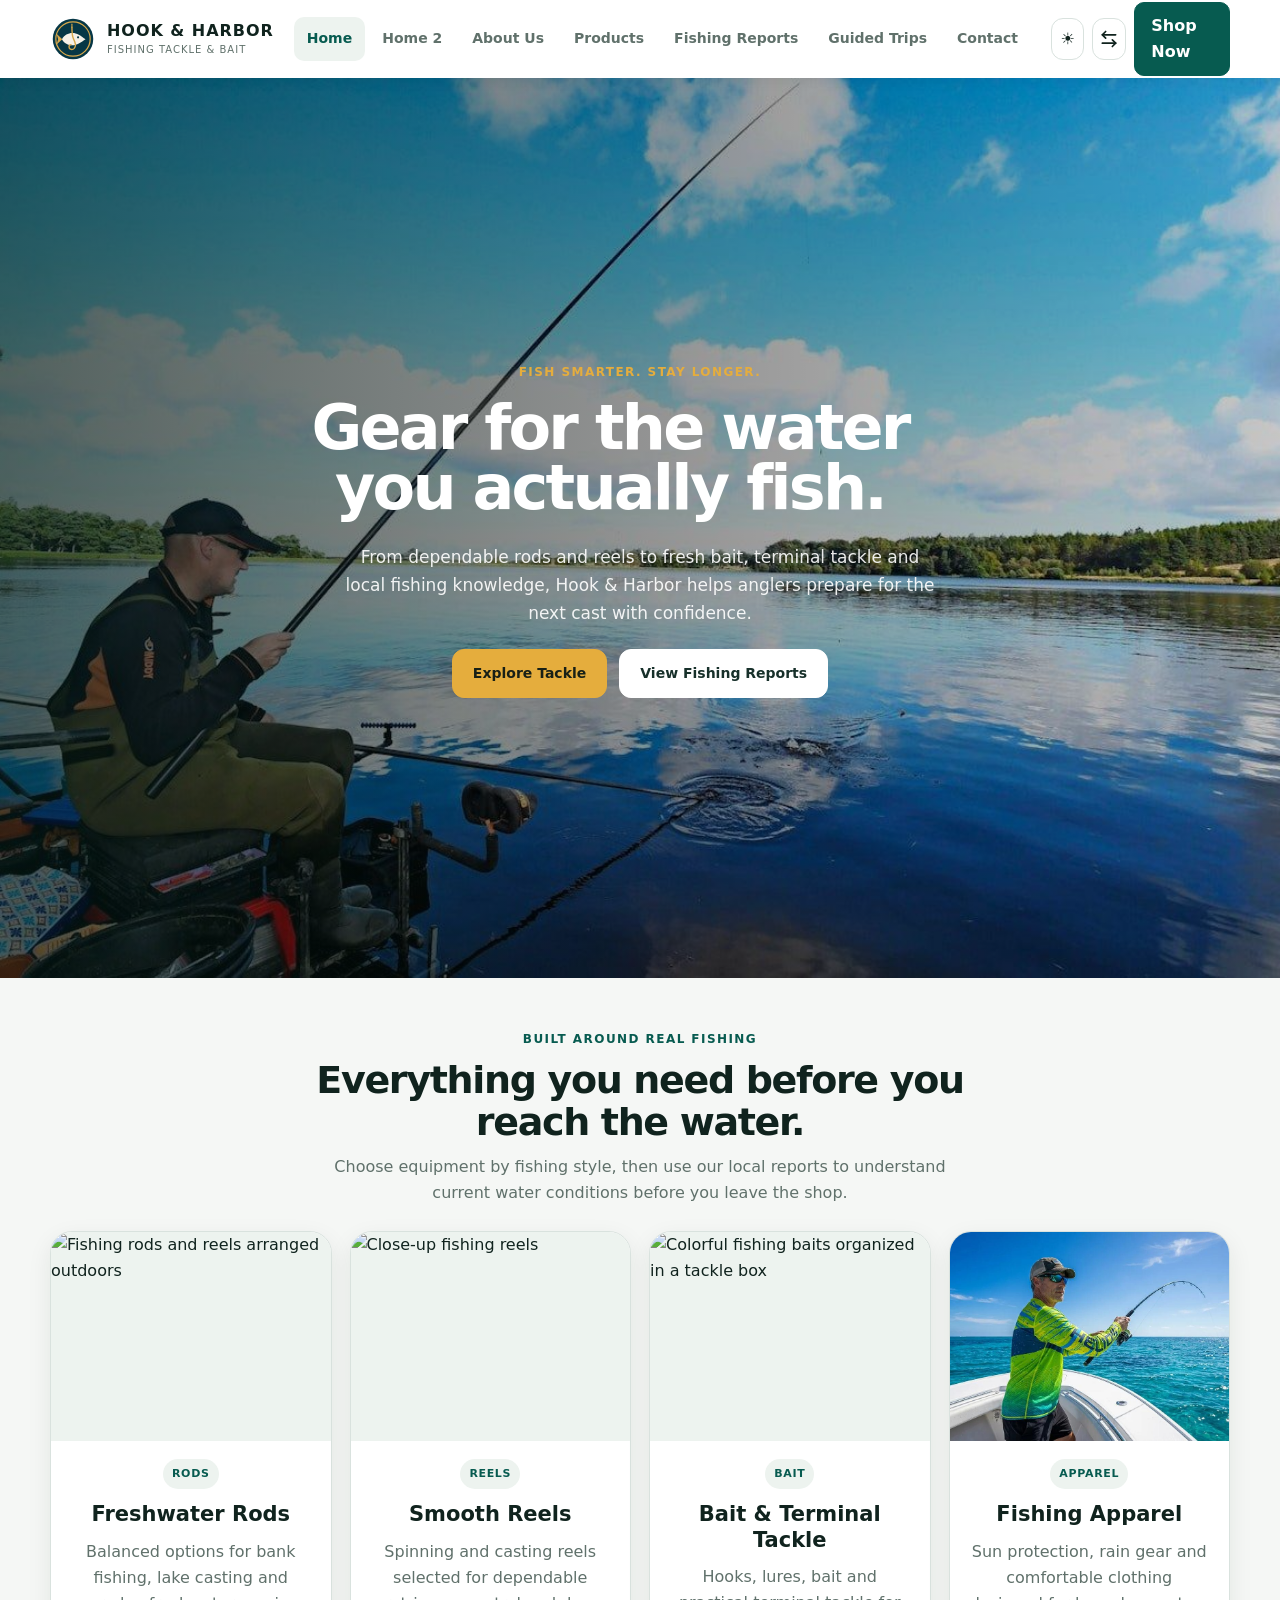
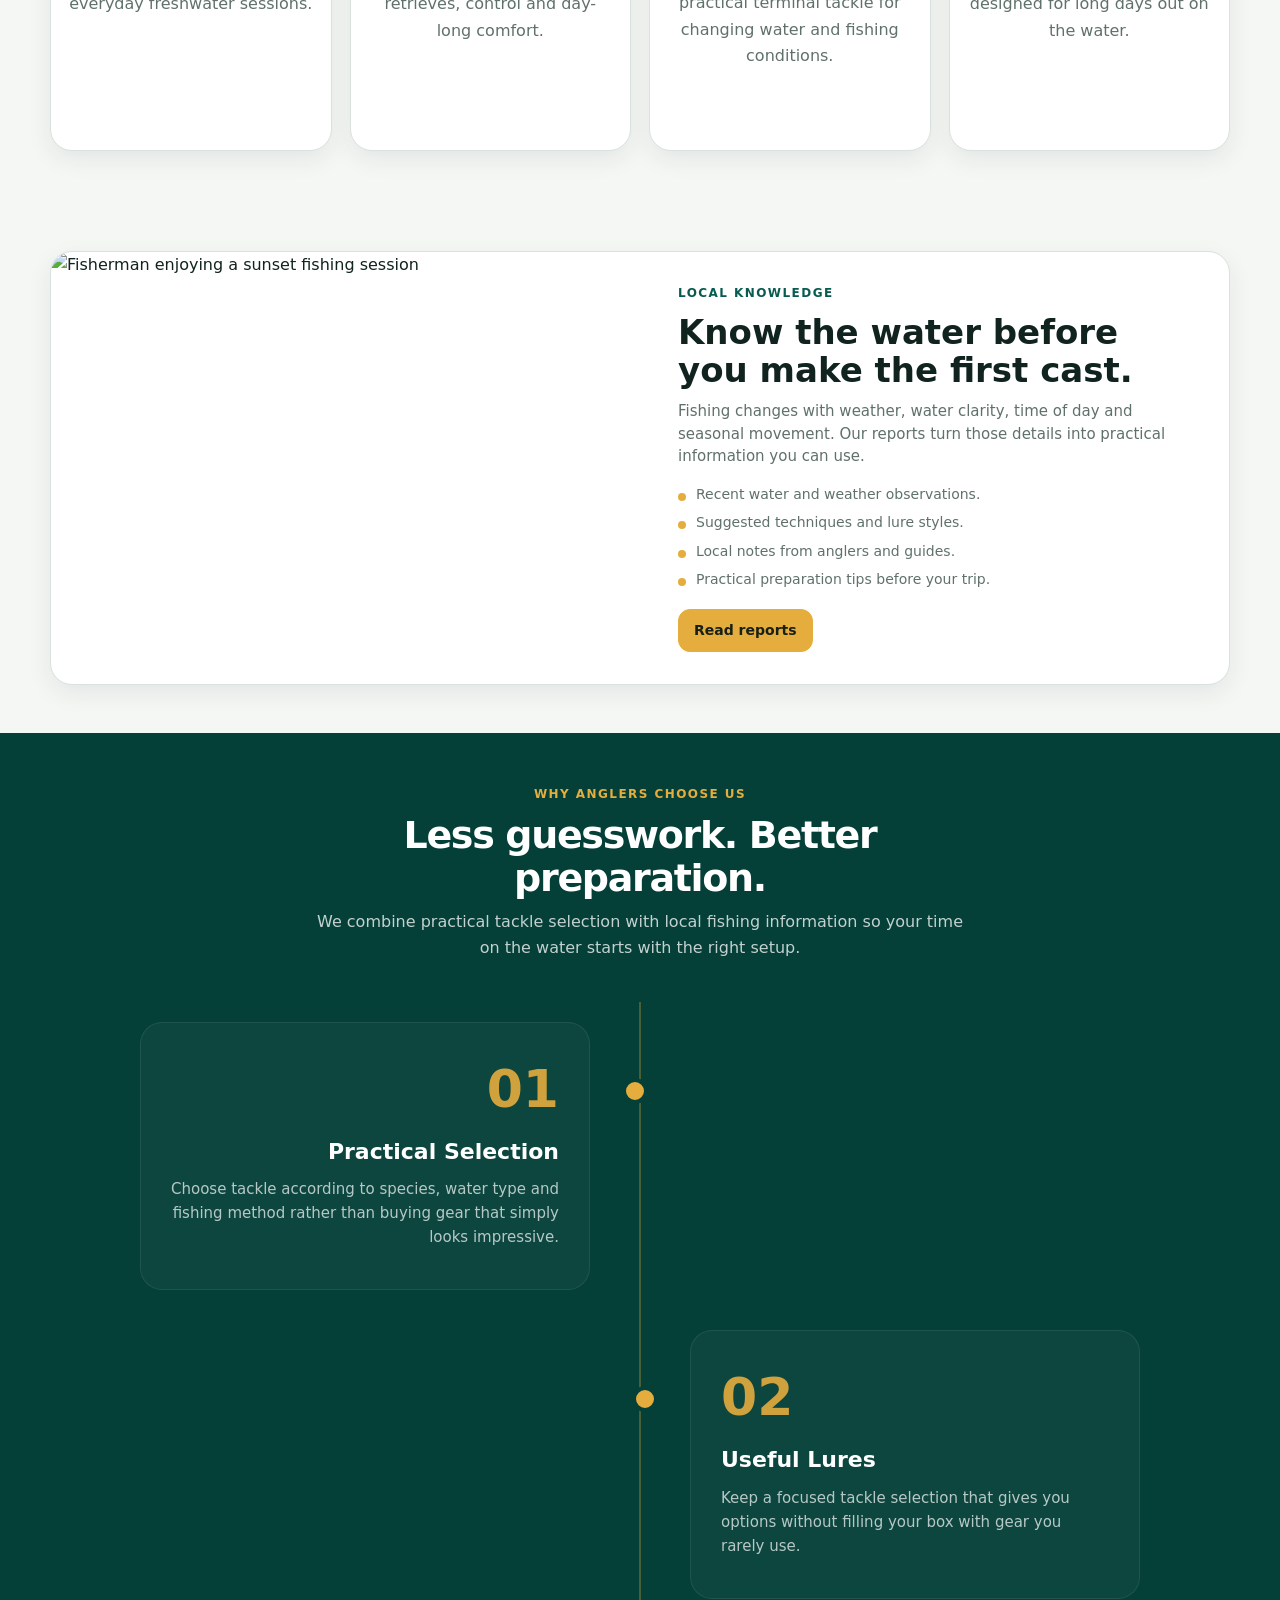
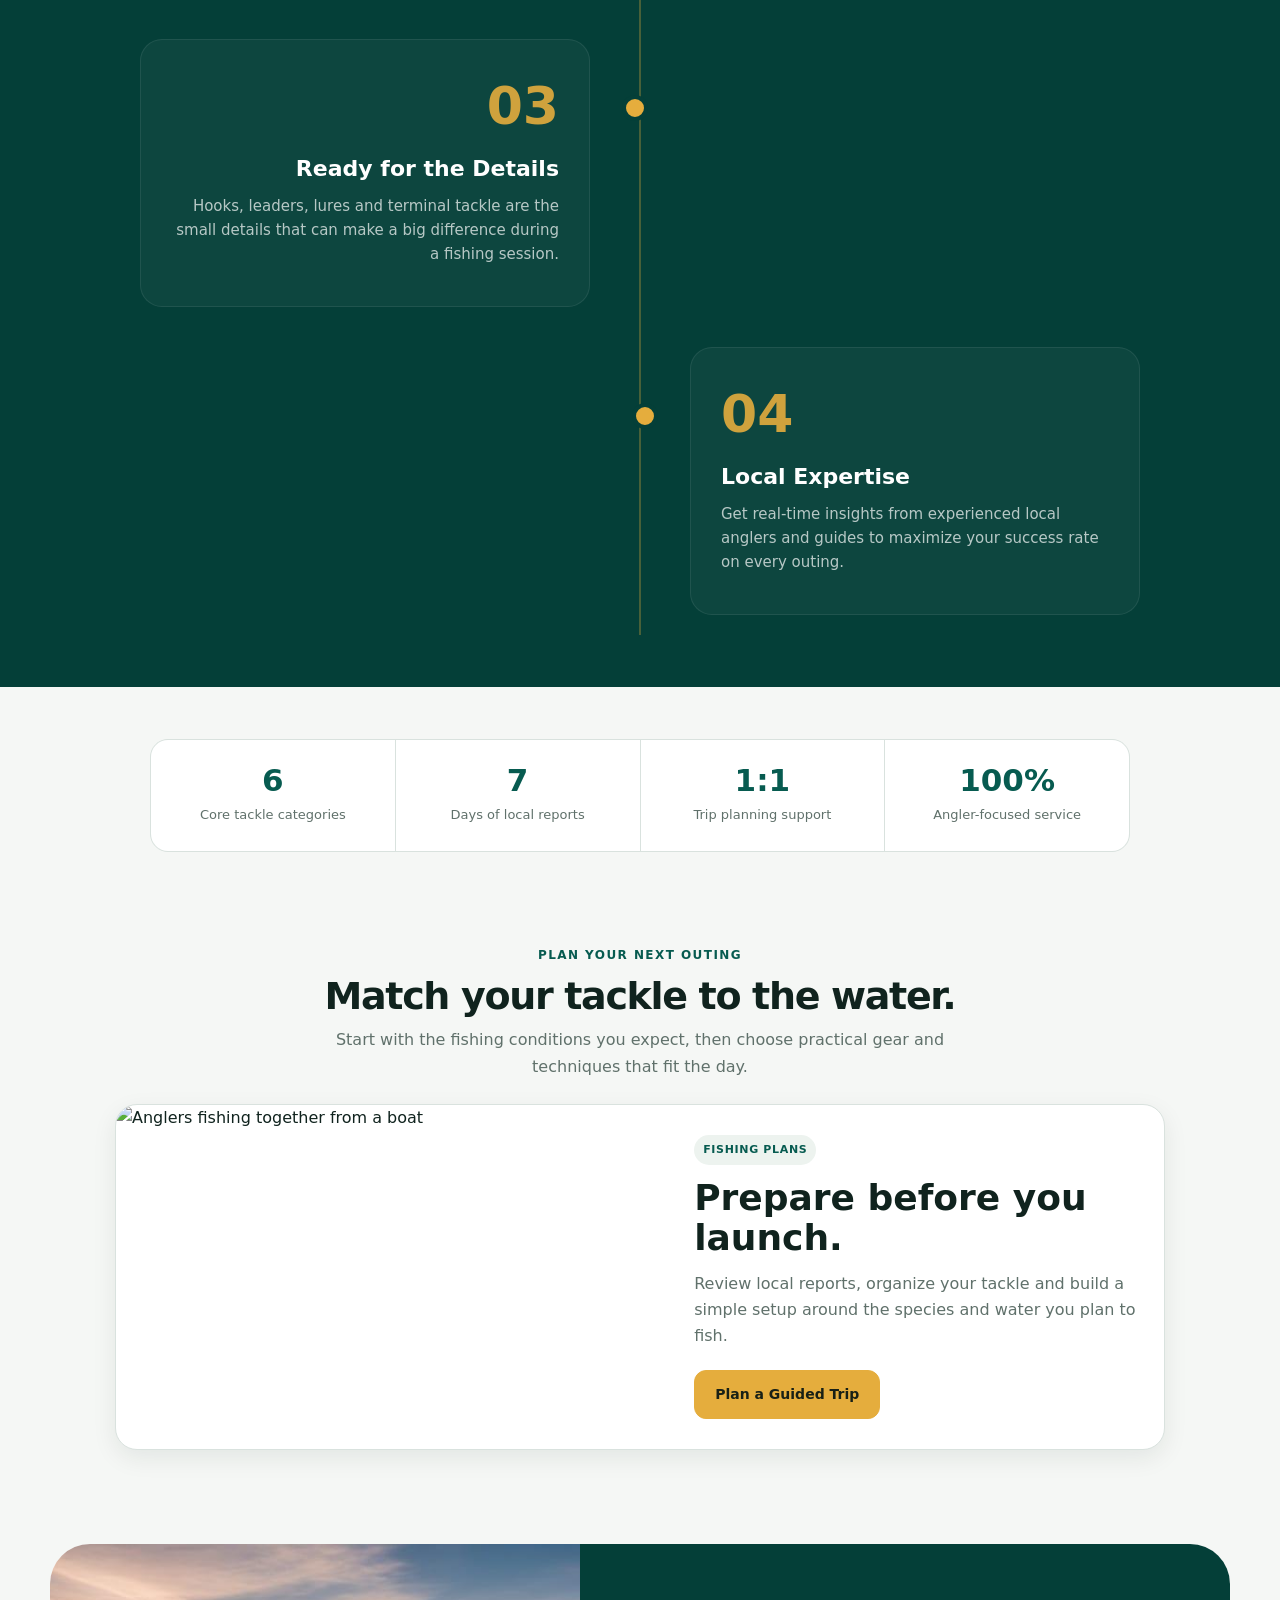
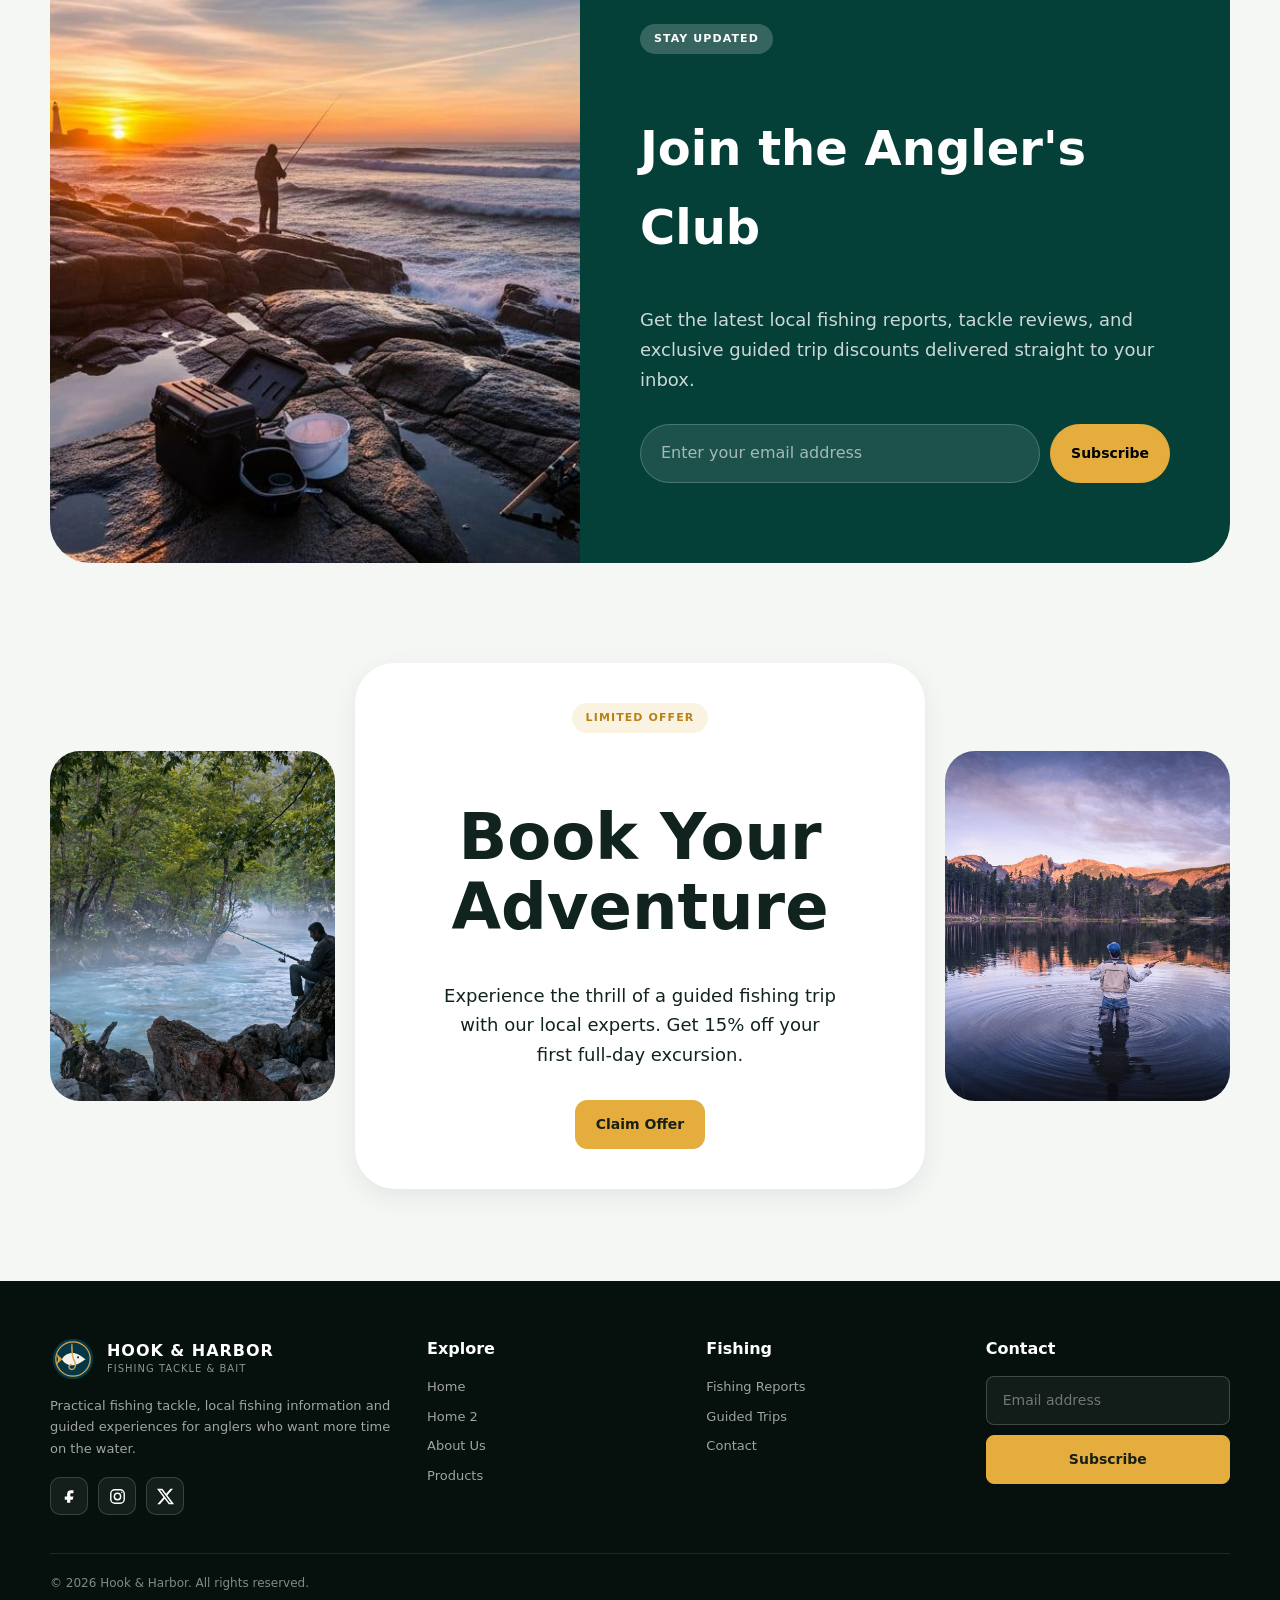
==== commit dce817e8: "fifth commit" ====
--- a/index.html
+++ b/index.html
@@ -8,7 +8,7 @@
   <title>Hook & Harbor | Fishing Tackle & Bait Shop</title>
   <meta name="description"
     content="Hook & Harbor Fishing Tackle & Bait Shop &mdash; rods, reels, bait, tackle, local fishing reports and guided fishing trips.">
-  <link rel="stylesheet" href="css/style.css?v=16">
+  <link rel="stylesheet" href="css/style.css?v=20">
   <style>
     /* Force hero section styling to bypass CSS cache */
     .hero {
@@ -29,6 +29,46 @@
       justify-content: center !important;
     }
 
+    /* Home 1 "Local knowledge" split section — compact card size & full height image */
+    #home1 .section.compact {
+      padding: 48px 0 !important;
+    }
+
+    #home1 .split {
+      align-items: stretch;
+      min-height: auto !important;
+    }
+
+    #home1 .split-media {
+      position: relative !important;
+      overflow: hidden !important;
+      height: 100% !important;
+      min-height: 100% !important;
+      align-self: stretch !important;
+      aspect-ratio: auto !important;
+    }
+
+    #home1 .split-media img {
+      position: absolute !important;
+      inset: 0 !important;
+      width: 100% !important;
+      height: 100% !important;
+      object-fit: cover !important;
+      object-position: center !important;
+      display: block !important;
+    }
+
+    #home1 .split-content {
+      padding: 32px 38px !important;
+      min-height: auto !important;
+      justify-content: center !important;
+    }
+
+    #home1 .split-content .card-actions {
+      margin-top: 20px !important;
+      padding-top: 0 !important;
+    }
+
     /* Home 1 "Local knowledge" split section — mobile overflow fix */
     @media (max-width: 767px) {
       #home1 .split {
@@ -39,6 +79,24 @@
       #home1 .split-content {
         min-width: 0 !important;
         width: 100% !important;
+      }
+
+      #home1 .split-media {
+        position: relative !important;
+        height: 250px !important;
+        min-height: 250px !important;
+        display: block !important;
+      }
+
+      #home1 .split-media img {
+        position: absolute !important;
+        inset: 0 !important;
+        width: 100% !important;
+        height: 100% !important;
+      }
+
+      #home1 .split-content {
+        padding: 24px 20px !important;
       }
 
       #home1 .split-content .section-kicker,
@@ -266,12 +324,12 @@
       <section class="section compact">
         <div class="container">
           <div class="split">
-            <div class="split-media">
+            <div class="split-media" style="position: relative; overflow: hidden; height: 100%; min-height: 100%; align-self: stretch;">
               <img
                 src="https://images.pexels.com/photos/7657046/pexels-photo-7657046.jpeg?auto=compress&cs=tinysrgb&w=1400"
-                alt="Fisherman enjoying a sunset fishing session" loading="lazy">
-            </div>
-            <div class="split-content">
+                alt="Fisherman enjoying a sunset fishing session" loading="lazy" style="position: absolute; inset: 0; width: 100%; height: 100%; object-fit: cover; object-position: center; display: block;">
+            </div>
+            <div class="split-content" style="padding: 32px 38px; min-height: auto; justify-content: center;">
               <div class="section-kicker">Local knowledge</div>
               <h2>Know the water before you make the first cast.</h2>
               <p>
@@ -285,7 +343,7 @@
                 <li>Local notes from anglers and guides.</li>
                 <li>Practical preparation tips before your trip.</li>
               </ul>
-              <div class="card-actions">
+              <div class="card-actions" style="margin-top: 20px; padding-top: 0;">
                 <a class="btn btn-primary" href="reports.html">
                   Read reports
                 </a>
--- a/css/style.css
+++ b/css/style.css
@@ -1,4195 +1,4500 @@
-:root {
-    --bg: #f5f7f5;
-    --surface: #ffffff;
-    --surface-2: #edf3ef;
-    --ink: #10231e;
-    --muted: #60716b;
-    --line: #d9e2de;
-    --brand: #075b50;
-    --brand-2: #0d7a6b;
-    --brand-dark: #043f38;
-    --accent: #e5ad3d;
-    --accent-dark: #b98218;
-    --hero-overlay: rgba(3, 25, 21, .68);
-    --shadow: 0 18px 50px rgba(9, 39, 31, .10);
-    --shadow-sm: 0 8px 24px rgba(9, 39, 31, .08);
-    --radius: 22px;
-    --radius-sm: 14px;
-    --max: 1180px;
-}
-
-html.dark {
-    --bg: #081411;
-    --surface: #10201b;
-    --surface-2: #142a23;
-    --ink: #f4faf7;
-    --muted: #aabbb5;
-    --line: #294139;
-    --brand: #39a996;
-    --brand-2: #48c0ab;
-    --brand-dark: #083e35;
-    --accent: #e8b84f;
-    --accent-dark: #d39c2e;
-    --hero-overlay: rgba(0, 0, 0, .62);
-    --shadow: 0 18px 50px rgba(0, 0, 0, .28);
-    --shadow-sm: 0 8px 24px rgba(0, 0, 0, .22);
-}
-
-* {
-    box-sizing: border-box;
-}
-
-html {
-    scroll-behavior: smooth;
-}
-
-body {
-    margin: 0;
-    background: var(--bg);
-    color: var(--ink);
-    font-family:
-        Inter,
-        ui-sans-serif,
-        system-ui,
-        -apple-system,
-        BlinkMacSystemFont,
-        "Segoe UI",
-        sans-serif;
-    line-height: 1.65;
-}
-
-img {
-    display: block;
-    width: 100%;
-    max-width: 100%;
-    border: 0;
-}
-
-button,
-input,
-textarea,
-select {
-    font: inherit;
-}
-
-button,
-a {
-    -webkit-tap-highlight-color: transparent;
-}
-
-a {
-    color: inherit;
-    text-decoration: none;
-}
-
-.container {
-    width: min(var(--max), calc(100% - 40px));
-    margin-inline: auto;
-}
-
-.site-header {
-    position: sticky;
-    top: 0;
-    z-index: 1000;
-    background: var(--surface);
-    backdrop-filter: none;
-    -webkit-backdrop-filter: none;
-    border-bottom: none;
-}
-
-.topbar {
-    background: var(--brand-dark);
-    color: #fff;
-    font-size: 13px;
-}
-
-.topbar-inner {
-    min-height: 38px;
-    display: flex;
-    align-items: center;
-    justify-content: space-between;
-    gap: 18px;
-}
-
-.topbar span {
-    opacity: .94;
-}
-
-.navbar {
-    min-height: 78px;
-    display: flex;
-    align-items: center;
-    justify-content: space-between;
-    gap: 20px;
-}
-
-.logo {
-    display: flex;
-    align-items: center;
-    gap: 11px;
-    min-width: max-content;
-}
-
-.logo-mark {
-    width: 46px;
-    height: 46px;
-    border-radius: 14px;
-    background: var(--brand);
-    display: grid;
-    place-items: center;
-    box-shadow: var(--shadow-sm);
-    flex: none;
-}
-
-.logo-mark svg {
-    width: 29px;
-    height: 29px;
-    fill: none;
-    stroke: #fff;
-    stroke-width: 2.3;
-    stroke-linecap: round;
-    stroke-linejoin: round;
-}
-
-.logo-text {
-    display: flex;
-    flex-direction: column;
-    line-height: 1.05;
-}
-
-.logo-text strong {
-    font-size: 16px;
-    letter-spacing: .06em;
-}
-
-.logo-text small {
-    margin-top: 5px;
-    color: var(--muted);
-    font-size: 10px;
-    letter-spacing: .1em;
-    text-transform: uppercase;
-}
-
-.nav-links {
-    display: flex;
-    align-items: center;
-    justify-content: center;
-    gap: 4px;
-}
-
-.nav-links a {
-    min-height: 42px;
-    padding: 10px 13px;
-    border-radius: 10px;
-    color: var(--muted);
-    font-size: 14px;
-    font-weight: 700;
-    display: inline-flex;
-    align-items: center;
-    justify-content: center;
-    white-space: nowrap;
-    transition: .2s ease;
-}
-
-.nav-cta {
-    min-height: 42px;
-    padding: 10px 16px !important;
-    border-radius: 10px;
-    background: var(--brand);
-    color: #fff !important;
-    border: 1px solid var(--brand);
-    font-weight: 800 !important;
-}
-
-.nav-cta:hover,
-.nav-cta.active {
-    background: var(--brand-2) !important;
-    color: #fff !important;
-}
-
-.nav-links a:hover,
-.nav-links a.active {
-    color: var(--brand);
-    background: var(--surface-2);
-}
-
-.nav-actions {
-    display: flex;
-    align-items: center;
-    gap: 8px;
-}
-
-.icon-btn,
-.menu-btn {
-    width: 42px;
-    height: 42px;
-    border: 1px solid var(--line);
-    background: var(--surface);
-    color: var(--ink);
-    border-radius: 12px;
-    cursor: pointer;
-    display: grid;
-    place-items: center;
-    transition: .2s ease;
-}
-
-.icon-btn:hover,
-.menu-btn:hover {
-    border-color: var(--brand);
-    color: var(--brand);
-    transform: translateY(-1px);
-}
-
-.menu-btn {
-    display: none;
-}
-
-.page {
-    display: block;
-}
-
-.hero {
-    min-height: calc(100vh - 117px);
-    position: relative;
-    display: flex;
-    align-items: center;
-    overflow: hidden;
-    isolation: isolate;
-}
-
-.hero-image {
-    position: absolute;
-    inset: 0;
-    width: 100%;
-    height: 100%;
-    object-fit: cover;
-    object-position: center;
-    z-index: -2;
-}
-
-.hero::after {
-    content: "";
-    position: absolute;
-    inset: 0;
-    background:
-        linear-gradient(90deg,
-            var(--hero-overlay) 0%,
-            rgba(0, 0, 0, .40) 52%,
-            rgba(0, 0, 0, .20) 100%);
-    z-index: -1;
-}
-
-.hero-content {
-    width: min(760px, 100%);
-    color: #fff;
-    padding: 90px 0;
-    text-align: center;
-    margin-inline: auto;
-}
-
-.eyebrow {
-    display: inline-flex;
-    align-items: center;
-    gap: 8px;
-    color: var(--accent);
-    text-transform: uppercase;
-    font-weight: 800;
-    font-size: 12px;
-    letter-spacing: .12em;
-    margin-bottom: 15px;
-}
-
-.eyebrow::before {
-    content: "";
-    width: 28px;
-    height: 2px;
-    background: currentColor;
-}
-
-.hero h1 {
-    margin: 0;
-    max-width: 760px;
-    font-size: clamp(42px, 6vw, 78px);
-    line-height: .98;
-    letter-spacing: -.045em;
-    color: #fff;
-}
-
-.hero p {
-    max-width: 650px;
-    margin: 24px auto 0;
-    color: rgba(255, 255, 255, .9);
-    font-size: 18px;
-}
-
-.hero-actions {
-    display: flex;
-    flex-wrap: wrap;
-    justify-content: center;
-    gap: 12px;
-    margin-top: 30px;
-}
-
-.btn {
-    min-height: 48px;
-    padding: 12px 20px;
-    border-radius: 12px;
-    border: 1px solid transparent;
-    display: inline-flex;
-    align-items: center;
-    justify-content: center;
-    text-align: center;
-    font-size: 14px;
-    font-weight: 800;
-    cursor: pointer;
-    transition: .22s ease;
-}
-
-.btn:hover {
-    transform: translateY(-2px);
-}
-
-.btn-primary {
-    background: var(--accent);
-    color: #182016;
-    border-color: var(--accent);
-}
-
-.btn-primary:hover {
-    background: #f0c45e;
-}
-
-.btn-secondary {
-    background: #fff;
-    color: #17302a;
-    border-color: #fff;
-}
-
-.btn-secondary:hover {
-    background: #f0f4f2;
-    color: #10231e;
-}
-
-/*
-Important fix from FIX.docx:
-Secondary button text must remain visible on white theme.
-The hero secondary button is always white with dark text.
-*/
-.hero .btn-secondary {
-    color: #17302a !important;
-    background: #fff !important;
-    border-color: #fff !important;
-    text-shadow: none !important;
-}
-
-.hero .btn-secondary:hover {
-    color: #10231e !important;
-    background: #f2f6f4 !important;
-}
-
-.section {
-    padding: 88px 0;
-}
-
-.section.compact {
-    padding: 65px 0;
-}
-
-.section-head {
-    max-width: 720px;
-    margin-bottom: 36px;
-}
-
-.section-head.center {
-    margin-inline: auto;
-    text-align: center;
-}
-
-.section-kicker {
-    color: var(--brand);
-    text-transform: uppercase;
-    font-size: 12px;
-    letter-spacing: .12em;
-    font-weight: 900;
-    margin-bottom: 9px;
-}
-
-.section-head h2 {
-    margin: 0;
-    font-size: clamp(30px, 4vw, 48px);
-    line-height: 1.08;
-    letter-spacing: -.035em;
-}
-
-.section-head p {
-    color: var(--muted);
-    margin: 14px 0 0;
-}
-
-.grid {
-    display: grid;
-    gap: 22px;
-}
-
-.grid-2 {
-    grid-template-columns: repeat(2, minmax(0, 1fr));
-}
-
-.grid-3 {
-    grid-template-columns: repeat(3, minmax(0, 1fr));
-}
-
-.grid-4 {
-    grid-template-columns: repeat(4, minmax(0, 1fr));
-}
-
-.card {
-    min-width: 0;
-    background: var(--surface);
-    border: 1px solid var(--line);
-    border-radius: var(--radius);
-    overflow: hidden;
-    box-shadow: var(--shadow-sm);
-}
-
-.card-media {
-    position: relative;
-    overflow: hidden;
-    background: var(--surface-2);
-}
-
-.card-media.ratio-4-3 {
-    aspect-ratio: 4/3;
-}
-
-.card-media.ratio-16-10 {
-    aspect-ratio: 16/10;
-}
-
-.card-media.ratio-1-1 {
-    aspect-ratio: 1/1;
-}
-
-.card-media img {
-    width: 100%;
-    height: 100%;
-    object-fit: cover;
-    object-position: center;
-    transition: transform .5s ease;
-}
-
-.card:hover .card-media img {
-    transform: scale(1.045);
-}
-
-.card-body {
-    height: 100%;
-    display: flex;
-    flex-direction: column;
-    padding: 24px;
-}
-
-.card-body h3 {
-    margin: 0;
-    font-size: 21px;
-    line-height: 1.2;
-    color: var(--ink);
-}
-
-/* Keep card text readable in the white theme and inside colored sections. */
-.card-body p {
-    color: var(--muted) !important;
-}
-
-.feature-band .card-body h3 {
-    color: var(--ink) !important;
-}
-
-.card-body p {
-    color: var(--muted);
-    margin: 11px 0 0;
-}
-
-.card-actions {
-    display: flex;
-    flex-wrap: wrap;
-    gap: 9px;
-    margin-top: auto;
-    padding-top: 20px;
-}
-
-.card-actions .btn {
-    min-height: 42px;
-    padding: 9px 15px;
-}
-
-.tag {
-    display: inline-flex;
-    width: max-content;
-    margin-bottom: 13px;
-    padding: 6px 9px;
-    border-radius: 999px;
-    background: var(--surface-2);
-    color: var(--brand);
-    font-size: 11px;
-    font-weight: 900;
-    letter-spacing: .06em;
-    text-transform: uppercase;
-}
-
-.split {
-    display: grid;
-    grid-template-columns: minmax(0, 1fr) minmax(0, 1fr);
-    min-height: 440px;
-    border-radius: var(--radius);
-    overflow: hidden;
-    border: 1px solid var(--line);
-    background: var(--surface);
-    box-shadow: var(--shadow-sm);
-}
-
-.split-media {
-    min-height: 420px;
-}
-
-.split-media img {
-    width: 100%;
-    height: 100%;
-    object-fit: cover;
-}
-
-.split-content {
-    padding: 55px;
-    display: flex;
-    flex-direction: column;
-    justify-content: center;
-}
-
-.split-content h2 {
-    margin: 0;
-    font-size: clamp(29px, 3.8vw, 46px);
-    line-height: 1.08;
-}
-
-.split-content p {
-    color: var(--muted);
-    margin: 17px 0 0;
-}
-
-.list {
-    list-style: none;
-    margin: 25px 0 0;
-    padding: 0;
-    display: grid;
-    gap: 12px;
-}
-
-.list li {
-    display: flex;
-    gap: 10px;
-    align-items: flex-start;
-    color: var(--muted);
-}
-
-.list li::before {
-    content: "";
-    width: 8px;
-    height: 8px;
-    border-radius: 50%;
-    background: var(--accent);
-    margin-top: 9px;
-    flex: none;
-}
-
-.stats {
-    display: grid;
-    grid-template-columns: repeat(4, minmax(0, 1fr));
-    gap: 1px;
-    border: 1px solid var(--line);
-    background: var(--line);
-    border-radius: 18px;
-    overflow: hidden;
-}
-
-.stat {
-    background: var(--surface);
-    padding: 25px;
-    text-align: center;
-}
-
-.stat strong {
-    display: block;
-    font-size: 31px;
-    color: var(--brand);
-    line-height: 1;
-}
-
-.stat span {
-    display: block;
-    margin-top: 8px;
-    color: var(--muted);
-    font-size: 13px;
-}
-
-.feature-band {
-    background: var(--brand-dark);
-    color: #fff;
-}
-
-.feature-band .section-head h2,
-.feature-band .section-head p {
-    color: #fff;
-}
-
-.feature-band .section-head p {
-    opacity: .76;
-}
-
-.feature-band .section-kicker {
-    color: var(--accent);
-}
-
-.cta {
-    position: relative;
-    overflow: hidden;
-    min-height: 410px;
-    border-radius: 28px;
-    display: flex;
-    align-items: center;
-    background: #073e36;
-    color: #fff;
-}
-
-.cta img {
-    position: absolute;
-    inset: 0;
-    width: 100%;
-    height: 100%;
-    object-fit: cover;
-    opacity: .42;
-}
-
-.cta::after {
-    content: "";
-    position: absolute;
-    inset: 0;
-    background: linear-gradient(90deg, rgba(3, 29, 24, .9), rgba(3, 29, 24, .42));
-}
-
-.cta-content {
-    position: relative;
-    z-index: 1;
-    width: min(700px, 100%);
-    padding: 60px;
-}
-
-.cta-content h2 {
-    margin: 0;
-    font-size: clamp(30px, 4vw, 48px);
-    line-height: 1.05;
-}
-
-.cta-content p {
-    color: rgba(255, 255, 255, .82);
-    margin: 16px 0 0;
-}
-
-.gallery {
-    display: grid;
-    grid-template-columns: repeat(4, minmax(0, 1fr));
-    gap: 14px;
-}
-
-.gallery-item {
-    aspect-ratio: 1/1;
-    border-radius: 18px;
-    overflow: hidden;
-}
-
-.gallery-item img {
-    width: 100%;
-    height: 100%;
-    object-fit: cover;
-    transition: .45s ease;
-}
-
-.gallery-item:hover img {
-    transform: scale(1.06);
-}
-
-.gallery-item.tall {
-    grid-row: span 2;
-    aspect-ratio: auto;
-}
-
-.report-card {
-    display: flex;
-    flex-direction: column;
-    height: 100%;
-}
-
-.report-top {
-    padding: 22px 22px 0;
-    display: flex;
-    align-items: center;
-    justify-content: space-between;
-    gap: 15px;
-}
-
-.report-condition {
-    padding: 7px 10px;
-    background: #e7f4ef;
-    color: #08705e;
-    border-radius: 999px;
-    font-size: 11px;
-    font-weight: 900;
-}
-
-html.dark .report-condition {
-    background: #153d34;
-    color: #69d4bd;
-}
-
-.report-body {
-    padding: 20px 22px 24px;
-    display: flex;
-    flex-direction: column;
-    flex: 1;
-}
-
-.report-body h3 {
-    margin: 0;
-    font-size: 21px;
-}
-
-.report-body p {
-    color: var(--muted);
-    margin: 9px 0 0;
-}
-
-.report-meta {
-    display: grid;
-    grid-template-columns: repeat(3, 1fr);
-    gap: 8px;
-    margin-top: 18px;
-}
-
-.report-meta div {
-    padding: 10px;
-    border: 1px solid var(--line);
-    border-radius: 11px;
-    text-align: center;
-}
-
-.report-meta strong {
-    display: block;
-    font-size: 14px;
-}
-
-.report-meta span {
-    color: var(--muted);
-    font-size: 10px;
-}
-
-.filter-bar {
-    display: flex;
-    flex-wrap: wrap;
-    gap: 8px;
-    margin-bottom: 28px;
-}
-
-.filter-btn {
-    border: 1px solid var(--line);
-    background: var(--surface);
-    color: var(--muted);
-    border-radius: 999px;
-    padding: 9px 15px;
-    cursor: pointer;
-    font-size: 13px;
-    font-weight: 800;
-}
-
-.filter-btn.active,
-.filter-btn:hover {
-    background: var(--brand);
-    border-color: var(--brand);
-    color: #fff;
-}
-
-.product-price {
-    margin-top: 16px;
-    font-weight: 900;
-    font-size: 20px;
-    color: var(--brand);
-}
-
-.contact-grid {
-    display: grid;
-    grid-template-columns: minmax(0, .8fr) minmax(0, 1.2fr);
-    gap: 24px;
-}
-
-.contact-info {
-    display: grid;
-    gap: 14px;
-}
-
-.contact-card {
-    background: var(--surface);
-    border: 1px solid var(--line);
-    border-radius: 18px;
-    padding: 22px;
-    display: grid;
-    grid-template-columns: 46px minmax(0, 1fr);
-    gap: 15px;
-    align-items: start;
-}
-
-.contact-icon {
-    width: 46px;
-    height: 46px;
-    border-radius: 13px;
-    background: var(--surface-2);
-    color: var(--brand);
-    display: grid;
-    place-items: center;
-    font-weight: 900;
-    font-size: 12px;
-}
-
-.contact-card h3 {
-    margin: 0;
-    font-size: 16px;
-}
-
-.contact-card p,
-.contact-card a {
-    color: var(--muted);
-    margin: 5px 0 0;
-    font-size: 14px;
-}
-
-.contact-card a:hover {
-    color: var(--brand);
-}
-
-.form-card {
-    background: var(--surface);
-    border: 1px solid var(--line);
-    border-radius: 22px;
-    padding: 30px;
-    box-shadow: var(--shadow-sm);
-}
-
-.form-grid {
-    display: grid;
-    grid-template-columns: repeat(2, minmax(0, 1fr));
-    gap: 15px;
-}
-
-.field {
-    display: grid;
-    gap: 7px;
-}
-
-.field.full {
-    grid-column: 1/-1;
-}
-
-.field label {
-    font-size: 12px;
-    font-weight: 900;
-}
-
-.field input,
-.field textarea,
-.field select {
-    width: 100%;
-    border: 1px solid var(--line);
-    background: var(--bg);
-    color: var(--ink);
-    border-radius: 12px;
-    padding: 12px 13px;
-    outline: none;
-}
-
-.field textarea {
-    min-height: 145px;
-    resize: vertical;
-}
-
-.field input:focus,
-.field textarea:focus,
-.field select:focus {
-    border-color: var(--brand);
-    box-shadow: 0 0 0 3px color-mix(in srgb, var(--brand) 15%, transparent);
-}
-
-.map-wrap {
-    margin-top: 26px;
-    border-radius: 22px;
-    overflow: hidden;
-    border: 1px solid var(--line);
-    background: var(--surface);
-    box-shadow: var(--shadow-sm);
-}
-
-.map-wrap iframe {
-    width: 100%;
-    height: 430px;
-    border: 0;
-    display: block;
-}
-
-.hours {
-    display: grid;
-    gap: 8px;
-    margin-top: 14px;
-}
-
-.hours-row {
-    display: flex;
-    align-items: center;
-    justify-content: space-between;
-    gap: 15px;
-    padding: 9px 0;
-    border-bottom: 1px solid var(--line);
-    color: var(--muted);
-    font-size: 13px;
-}
-
-.hours-row:last-child {
-    border-bottom: 0;
-}
-
-footer {
-    background: #06100d;
-    color: #fff;
-    padding: 55px 0 25px;
-}
-
-.footer-grid {
-    display: grid;
-    grid-template-columns: 1.4fr repeat(3, 1fr);
-    gap: 35px;
-}
-
-footer h3,
-footer h4 {
-    margin: 0;
-}
-
-footer p,
-footer a {
-    color: rgba(255, 255, 255, .62);
-    font-size: 13px;
-}
-
-footer a:hover {
-    color: #fff;
-}
-
-.footer-social {
-    display: flex;
-    align-items: center;
-    gap: 10px;
-    margin-top: 18px;
-}
-
-.footer-social a {
-    width: 38px;
-    height: 38px;
-    display: grid;
-    place-items: center;
-    border: 1px solid rgba(255, 255, 255, .16);
-    border-radius: 10px;
-    color: #fff;
-    background: rgba(255, 255, 255, .06);
-    transition: .2s ease;
-}
-
-.footer-social a:hover {
-    background: rgba(255, 255, 255, .14);
-    transform: translateY(-2px);
-}
-
-.footer-social svg {
-    width: 19px;
-    height: 19px;
-    fill: none;
-    stroke: currentColor;
-    stroke-width: 1.8;
-    stroke-linecap: round;
-    stroke-linejoin: round;
-}
-
-.footer-social a:first-child svg,
-.footer-social a:last-child svg {
-    fill: currentColor;
-    stroke: none;
-}
-
-.back-to-top {
-    position: fixed;
-    bottom: 30px;
-    right: 30px;
-    width: 50px;
-    height: 50px;
-    border: none;
-    border-radius: 50%;
-    background: var(--brand);
-    color: #fff;
-    display: flex;
-    align-items: center;
-    justify-content: center;
-    cursor: pointer;
-    transition: .3s ease;
-    z-index: 9999;
-    box-shadow: 0 4px 16px rgba(0,0,0,0.2);
-}
-
-.back-to-top:hover {
-    background: var(--brand-dark);
-    transform: translateY(-2px);
-}
-
-.footer-links {
-    display: grid;
-    gap: 8px;
-    margin-top: 14px;
-}
-
-.footer-bottom {
-    border-top: 1px solid rgba(255, 255, 255, .1);
-    margin-top: 38px;
-    padding-top: 20px;
-    display: flex;
-    justify-content: space-between;
-    gap: 15px;
-    flex-wrap: wrap;
-    color: rgba(255, 255, 255, .5);
-    font-size: 12px;
-}
-
-.toast {
-    position: fixed;
-    right: 20px;
-    bottom: 20px;
-    z-index: 2000;
-    max-width: 360px;
-    padding: 14px 17px;
-    border-radius: 13px;
-    background: #10231e;
-    color: #fff;
-    box-shadow: 0 15px 45px rgba(0, 0, 0, .25);
-    transform: translateY(30px);
-    opacity: 0;
-    pointer-events: none;
-    transition: .25s ease;
-}
-
-.toast.show {
-    transform: translateY(0);
-    opacity: 1;
-}
-
-.empty-state {
-    display: none;
-    text-align: center;
-    padding: 50px 20px;
-    color: var(--muted);
-}
-
-[dir="rtl"] .hero::after {
-    background:
-        linear-gradient(270deg,
-            var(--hero-overlay) 0%,
-            rgba(0, 0, 0, .40) 52%,
-            rgba(0, 0, 0, .20) 100%);
-}
-
-[dir="rtl"] .hero-content,
-[dir="rtl"] .section-head {
-    text-align: right;
-}
-
-[dir="rtl"] .cta::after {
-    background: linear-gradient(270deg, rgba(3, 29, 24, .9), rgba(3, 29, 24, .42));
-}
-
-[dir="rtl"] .contact-card {
-    direction: rtl;
-}
-
-@media(max-width:1100px) {
-    .nav-links {
-        gap: 0;
-    }
-
-    .nav-links a {
-        padding: 9px 9px;
-        font-size: 13px;
-    }
-
-    .grid-4 {
-        grid-template-columns: repeat(2, minmax(0, 1fr));
-    }
-
-    .footer-grid {
-        grid-template-columns: repeat(2, minmax(0, 1fr));
-    }
-}
-
-@media(max-width:1024px) {
-    .menu-btn {
-        display: grid !important;
-    }
-
-    .nav-links {
-        position: absolute;
-        left: 20px;
-        right: 20px;
-        top: calc(100% + 8px);
-        background: var(--surface);
-        border: 1px solid var(--line);
-        border-radius: 18px;
-        padding: 10px;
-        box-shadow: var(--shadow);
-        display: none;
-        flex-direction: column;
-        align-items: stretch;
-    }
-
-    .nav-links a {
-        min-height: 42px;
-    }
-
-    .nav-links .nav-cta {
-        width: 100%;
-    }
-
-    .nav-links.open {
-        display: flex;
-    }
-
-    .nav-links a {
-        padding: 12px 14px;
-    }
-
-    .mobile-header {
-        display: flex;
-    }
-
-    .nav-actions .icon-btn,
-    .nav-actions .nav-cta {
-        display: none;
-    }
-
-    .mobile-header {
-        display: flex;
-        justify-content: space-between;
-        align-items: center;
-        padding-bottom: 15px;
-        margin-bottom: 10px;
-        border-bottom: 1px solid var(--line);
-    }
-
-    .mobile-header .logo {
-        visibility: hidden;
-    }
-
-    .mobile-header .logo-mark {
-        width: 32px;
-        height: 32px;
-        background: var(--brand);
-        color: var(--surface);
-        border-radius: 8px;
-        display: flex;
-        align-items: center;
-        justify-content: center;
-    }
-
-    .mobile-header .logo-mark svg {
-        width: 18px;
-        height: 18px;
-    }
-
-    .mobile-header .logo-text {
-        font-size: 16px;
-        color: var(--ink);
-        display: none;
-    }
-
-    .mobile-actions {
-        display: flex;
-        flex-direction: column;
-        gap: 12px;
-        padding: 10px 14px;
-        margin-top: 10px;
-        border-top: 1px solid var(--line);
-    }
-
-    .mobile-theme-rtl {
-        display: flex;
-        gap: 10px;
-        align-items: center;
-        justify-content: center;
-    }
-
-    .mobile-actions .nav-cta {
-        width: 100%;
-        text-align: center;
-        justify-content: center;
-    }
-
-    .grid-3 {
-        grid-template-columns: repeat(2, minmax(0, 1fr));
-    }
-
-    .split {
-        grid-template-columns: 1fr;
-    }
-
-    .split-media {
-        aspect-ratio: 16/10;
-        min-height: 400px;
-    }
-
-    .related-card {
-        grid-template-columns: 1fr;
-    }
-
-    .related-card .related-media,
-    .related-card .related-media img {
-        aspect-ratio: 16/10;
-        min-height: 400px;
-    }
-
-    .related-card .related-content {
-        padding: 40px;
-    }
-
-    .contact-grid {
-        grid-template-columns: 1fr;
-    }
-
-    .stats {
-        grid-template-columns: repeat(2, minmax(0, 1fr));
-    }
-
-    .gallery {
-        grid-template-columns: repeat(2, minmax(0, 1fr));
-    }
-}
-
-@media(max-width:650px) {
-    .container {
-        width: min(var(--max), calc(100% - 28px));
-    }
-
-    .topbar {
-        display: none;
-    }
-
-    .navbar {
-        min-height: 68px;
-    }
-
-    .logo-mark {
-        width: 40px;
-        height: 40px;
-        border-radius: 11px;
-    }
-
-    .logo-text strong {
-        font-size: 14px;
-    }
-
-    .hero {
-        min-height: 590px;
-    }
-
-    .hero-content {
-        padding: 70px 0;
-    }
-
-    .hero h1 {
-        font-size: 43px;
-    }
-
-    .hero p {
-        font-size: 16px;
-    }
-
-    .section {
-        padding: 65px 0;
-    }
-
-    .grid-2,
-    .grid-3,
-    .grid-4 {
-        grid-template-columns: 1fr;
-    }
-
-    .split-content {
-        padding: 32px 24px;
-    }
-
-    .stats {
-        grid-template-columns: 1fr 1fr;
-    }
-
-    .cta-content {
-        padding: 38px 25px;
-    }
-
-    .form-grid {
-        grid-template-columns: 1fr;
-    }
-
-    .field.full {
-        grid-column: auto;
-    }
-
-    .map-wrap iframe {
-        height: 330px;
-    }
-
-    .footer-grid {
-        grid-template-columns: 1fr;
-        text-align: center;
-        gap: 40px;
-    }
-
-    .footer-grid .logo {
-        justify-content: center;
-    }
-
-    .footer-social {
-        justify-content: center;
-    }
-
-    .footer-bottom {
-        flex-direction: column;
-        gap: 15px;
-        text-align: center;
-    }
-}
-
-@media(max-width:430px) {
-
-    .hero-actions,
-    .card-actions {
-        flex-direction: column;
-        align-items: stretch;
-    }
-
-    .btn {
-        width: 100%;
-    }
-
-    .stats {
-        grid-template-columns: 1fr;
-    }
-
-    .gallery {
-        grid-template-columns: 1fr;
-    }
-
-    .gallery-item.tall {
-        grid-row: auto;
-        aspect-ratio: 1/1;
-    }
-}
-
-/* =========================================================
-VISUAL NORMALIZATION — requested layout-only adjustments
-========================================================= */
-.section {
-    padding: 60px 0;
-}
-
-.section.compact {
-    padding: 46px 0;
-}
-
-.section-head {
-    max-width: 780px;
-    margin: 0 auto 28px;
-    text-align: center;
-}
-
-.section-head.center {
-    margin-inline: auto;
-    text-align: center;
-}
-
-.section-head h2 {
-    max-width: 760px;
-    margin: 0 auto;
-    font-size: clamp(28px, 3.4vw, 42px);
-    line-height: 1.12;
-}
-
-.section-head p {
-    max-width: 680px;
-    margin: 12px auto 0;
-}
-
-.grid {
-    gap: 20px;
-}
-
-.card-body {
-    padding: 20px;
-}
-
-.card-body h3,
-.card-body p,
-.card-body .tag,
-.card-body .product-price {
-    text-align: center;
-}
-
-.card-body .tag {
-    margin-inline: auto;
-}
-
-.card-actions {
-    justify-content: center;
-}
-
-.split {
-    min-height: 360px;
-}
-
-.split-media {
-    min-height: 360px;
-}
-
-.split-content {
-    padding: 42px;
-}
-
-.split-content h2 {
-    font-size: clamp(28px, 3.3vw, 40px);
-    line-height: 1.12;
-}
-
-.split-content p,
-.split-content .list {
-    max-width: 620px;
-}
-
-.split-content .card-actions {
-    justify-content: flex-start;
-}
-
-/* Keep image/text split intentional:
-image on the left = text on the right;
-image on the right = text on the left. */
-.split .split-media:first-child+.split-content {
-    text-align: left;
-}
-
-.split .split-content+.split-media {
-    order: 2;
-}
-
-.split .split-content+.split-media~* {
-    order: initial;
-}
-
-.feature-band .section-head {
-    margin-inline: auto;
-}
-
-.feature-band .section-head h2,
-.feature-band .section-head p {
-    text-align: center;
-}
-
-.stats {
-    max-width: 980px;
-    margin-inline: auto;
-}
-
-.gallery {
-    max-width: 1050px;
-    margin-inline: auto;
-}
-
-.filter-bar {
-    justify-content: center;
-}
-
-.report-body h3,
-.report-body p {
-    text-align: center;
-}
-
-.report-top {
-    justify-content: center;
-}
-
-.report-body {
-    align-items: center;
-}
-
-.report-meta {
-    width: 100%;
-}
-
-.cta {
-    min-height: 350px;
-}
-
-.cta-content {
-    width: min(720px, 100%);
-    padding: 48px;
-}
-
-.cta-content h2,
-.cta-content p,
-.cta-content .section-kicker {
-    text-align: center;
-}
-
-.cta-content .hero-actions {
-    justify-content: center;
-}
-
-/* Related sections added on every non-contact page */
-.related-section {
-    padding: 52px 0;
-}
-
-.related-card {
-    display: grid;
-    grid-template-columns: minmax(0, 1.05fr) minmax(0, .95fr);
-    align-items: stretch;
-    max-width: 1050px;
-    margin: 0 auto;
-    overflow: hidden;
-    background: var(--surface);
-    border: 1px solid var(--line);
-    border-radius: var(--radius);
-    box-shadow: var(--shadow-sm);
-}
-
-.related-card .related-media {
-    min-height: 310px;
-    overflow: hidden;
-    display: flex;
-}
-
-.related-card .related-media img {
-    width: 100%;
-    height: 100%;
-    min-height: 310px;
-    object-fit: cover;
-}
-
-.related-card .related-content {
-    display: flex;
-    flex-direction: column;
-    justify-content: center;
-    align-items: flex-start;
-    padding: 38px;
-    text-align: left;
-}
-
-.related-card .related-content h3 {
-    margin: 0;
-    font-size: clamp(25px, 3vw, 36px);
-    line-height: 1.12;
-}
-
-.related-card .related-content p {
-    margin: 12px 0 0;
-    color: var(--muted);
-    max-width: 540px;
-}
-
-.related-card .related-content .btn {
-    margin-top: 20px;
-}
-
-/* Modifier for card-less split layout */
-.related-card.no-card-bg {
-    background: transparent;
-    border: none;
-    box-shadow: none;
-    gap: 40px;
-    max-width: 1200px;
-}
-
-.related-card.no-card-bg .related-media {
-    border-radius: 32px;
-}
-
-.related-card.no-card-bg .related-content {
-    padding: 0 40px 0 0;
-}
-
-[dir="rtl"] .related-card.no-card-bg .related-content {
-    padding: 0 0 0 40px;
-}
-
-@media(max-width: 900px) {
-    .related-card.no-card-bg .related-content {
-        padding: 0 20px 40px 20px;
-    }
-}
-
-[dir="rtl"] .section-head {
-    text-align: center;
-}
-
-[dir="rtl"] .related-card .related-content {
-    text-align: right;
-    align-items: flex-start;
-}
-
-[dir="rtl"] .split .split-media:first-child+.split-content {
-    text-align: right;
-}
-
-@media(max-width:900px) {
-    .section {
-        padding: 52px 0;
-    }
-
-    .section.compact {
-        padding: 42px 0;
-    }
-
-    .split-content {
-        padding: 34px 28px;
-    }
-
-    .related-card .related-content {
-        padding: 30px 26px;
-    }
-}
-
-@media(max-width:650px) {
-    .section {
-        padding: 46px 0;
-    }
-
-    .section.compact {
-        padding: 38px 0;
-    }
-
-    .section-head {
-        margin-bottom: 24px;
-    }
-
-    .section-head h2 {
-        font-size: 30px;
-    }
-
-    .split-content {
-        padding: 28px 22px;
-    }
-
-    .card-body {
-        padding: 18px;
-    }
-
-    .related-section {
-        padding: 40px 0;
-    }
-
-    .related-card .related-content {
-        padding: 26px 20px;
-    }
-
-    .cta-content {
-        padding: 34px 22px;
-    }
-}
-
-/* FINAL REQUESTED FIXES: normalize oversized layouts without changing content */
-.hero {
-    min-height: 560px;
-}
-
-.hero-content {
-    padding: 64px 0;
-}
-
-.hero h1 {
-    font-size: clamp(38px, 5vw, 62px);
-    max-width: 700px;
-}
-
-.hero p {
-    font-size: 17px;
-    max-width: 600px;
-    margin-top: 18px;
-}
-
-.hero-actions {
-    margin-top: 22px;
-}
-
-.section {
-    padding: 52px 0;
-}
-
-.section.compact {
-    padding: 38px 0;
-}
-
-.section-head {
-    max-width: 760px;
-    margin: 0 auto 24px;
-    text-align: center;
-}
-
-.section-head h2 {
-    font-size: clamp(27px, 3.1vw, 38px);
-    max-width: 700px;
-}
-
-.section-head p {
-    max-width: 650px;
-    margin: 10px auto 0;
-}
-
-.split {
-    min-height: 330px;
-}
-
-.split-media {
-    min-height: auto;
-}
-
-.split-content {
-    padding: 34px;
-}
-
-.split-content h2 {
-    font-size: clamp(27px, 3vw, 37px);
-}
-
-.card-body {
-    padding: 18px;
-}
-
-.grid {
-    gap: 18px;
-}
-
-.gallery {
-    gap: 16px;
-}
-
-/* More website-specific fishing logo: fish + hook + wave */
-.logo-mark svg {
-    width: 30px;
-    height: 30px;
-    overflow: visible;
-}
-
-.logo-mark svg path:first-child {
-    d: path("M3 16c4.5-5.2 11.7-7.4 17.8-4.1L28 9v14l-7.2-2.9C14.7 23.4 7.5 21.2 3 16Z");
-}
-
-.logo-mark svg path:nth-child(2) {
-    d: path("M17 12.8c3.2-1.5 5.8-3.4 7.7-5.8");
-}
-
-.logo-mark svg path:nth-child(3) {
-    d: path("M19 18.3c2.8 3.8 5.3 5.8 7.2 5.8 1.1 0 2-.8 2-2");
-}
-
-.logo-mark svg circle {
-    r: 1;
-}
-
-.logo-mark::after {
-    display: none;
-}
-
-@media(max-width:900px) {
-    .hero {
-        min-height: 520px;
-    }
-
-    .hero-content {
-        padding: 55px 0;
-    }
-
-    .split {
-        min-height: 0;
-    }
-
-    .split-media {
-        min-height: auto;
-    }
-
-    .split-content {
-        padding: 30px;
-    }
-
-    .split-content p {
-        text-align: center;
-        margin-inline: auto;
-    }
-
-    .split-content .card-actions {
-        display: block;
-        text-align: center;
-        width: 100%;
-        margin-top: 20px;
-    }
-
-    .split-content .card-actions .btn {
-        width: 85%;
-        max-width: 400px;
-        margin: 0 auto;
-        display: inline-flex;
-        justify-content: center;
-    }
-}
-
-@media(max-width:650px) {
-    .hero {
-        min-height: 500px;
-    }
-
-    .hero-content {
-        padding: 48px 0;
-    }
-
-    .hero h1 {
-        font-size: clamp(34px, 10vw, 46px);
-    }
-
-    .section {
-        padding: 42px 0;
-    }
-
-    .section.compact {
-        padding: 32px 0;
-    }
-
-    .split-media {
-        min-height: 260px;
-    }
-
-    .split-content {
-        padding: 28px 22px;
-    }
-}
-
-/* FINAL LAYOUT NORMALIZATION — reduce oversized sections on ALL pages */
-.split {
-    min-height: 300px;
-    overflow: hidden;
-}
-
-.split-media {
-    min-height: 300px;
-    height: auto;
-    aspect-ratio: 16/10;
-    align-self: start;
-}
-
-.split-content {
-    min-width: 0;
-    min-height: 300px;
-    padding: 28px 30px;
-}
-
-.split-content h2 {
-    font-size: clamp(25px, 2.8vw, 34px);
-    line-height: 1.12;
-}
-
-.split-content p {
-    margin: 11px 0 0;
-    font-size: 15px;
-    line-height: 1.5;
-}
-
-.split-content .list {
-    margin-top: 16px;
-    gap: 8px;
-}
-
-.split-content .list li {
-    font-size: 14px;
-    line-height: 1.45;
-}
-
-.related-section {
-    padding: 42px 0;
-}
-
-.related-card .related-media,
-.related-card .related-media img {
-    min-height: 260px;
-    height: auto;
-    aspect-ratio: 16/10;
-}
-
-.related-card .related-content {
-    padding: 28px;
-}
-
-.cta {
-    min-height: 300px;
-}
-
-.cta-content {
-    padding: 40px;
-}
-
-@media(max-width:900px) {
-    .split {
-        min-height: 0;
-    }
-
-    .split-media {
-        min-height: 270px;
-        height: auto;
-        aspect-ratio: 16/10;
-    }
-
-    .split-content {
-        min-height: 270px;
-        padding: 26px 24px;
-    }
-
-    .related-card .related-media,
-    .related-card .related-media img {
-        min-height: 240px;
-        height: auto;
-        aspect-ratio: 16/10;
-    }
-
-    .cta {
-        min-height: 280px;
-    }
-}
-
-@media(max-width:650px) {
-    .split-media {
-        min-height: 230px;
-        height: auto;
-        aspect-ratio: 16/10;
-    }
-
-    .split-content {
-        min-height: 0;
-        padding: 24px 20px;
-    }
-
-    .split-content h2 {
-        font-size: 28px;
-    }
-
-    .split-content p {
-        font-size: 14px;
-    }
-
-    .split-content .list {
-        margin-top: 14px;
-        gap: 7px;
-    }
-
-    .related-section {
-        padding: 34px 0;
-    }
-
-    .related-card .related-media,
-    .related-card .related-media img {
-        min-height: 210px;
-        height: auto;
-        aspect-ratio: 16/10;
-    }
-
-    .related-card .related-content {
-        padding: 24px 20px;
-    }
-
-    .cta {
-        min-height: 250px;
-    }
-
-    .cta-content {
-        padding: 30px 22px;
-    }
-}
-
-/* HOME 2 GALLERY — equal image sizing with supporting text */
-.home2-gallery {
-    grid-template-columns: repeat(4, minmax(0, 1fr));
-    gap: 18px;
-    align-items: stretch;
-}
-
-.home2-gallery .gallery-item {
-    position: relative;
-    aspect-ratio: 4/3;
-    min-height: 0;
-    background: var(--surface, #fff);
-    display: flex;
-    flex-direction: column;
-}
-
-.home2-gallery .gallery-item img {
-    width: 100%;
-    height: 230px;
-    flex: 0 0 230px;
-    object-fit: cover;
-}
-
-.home2-gallery .gallery-caption {
-    padding: 16px 16px 18px;
-    background: var(--surface, #fff);
-    text-align: center;
-    min-height: 92px;
-    display: flex;
-    flex-direction: column;
-    justify-content: center;
-    gap: 5px;
-}
-
-.home2-gallery .gallery-caption strong {
-    font-size: 17px;
-    color: var(--text, #082b2b);
-}
-
-.home2-gallery .gallery-caption span {
-    font-size: 14px;
-    line-height: 1.55;
-    color: var(--muted, #587070);
-}
-
-@media(max-width:900px) {
-    .home2-gallery {
-        grid-template-columns: repeat(2, minmax(0, 1fr));
-    }
-
-    .home2-gallery .gallery-item img {
-        height: 220px;
-        flex-basis: 220px;
-    }
-}
-
-@media(max-width:650px) {
-    .home2-gallery {
-        grid-template-columns: 1fr;
-    }
-
-    .home2-gallery .gallery-item img {
-        height: 230px;
-        flex-basis: 230px;
-    }
-}
-
-/* Modern Feature Grid (Home 1) */
-.feature-grid {
-    display: grid;
-    grid-template-columns: repeat(3, minmax(0, 1fr));
-    gap: 24px;
-    max-width: 1050px;
-    margin-inline: auto;
-}
-
-.feature-card {
-    background: rgba(255, 255, 255, 0.04);
-    border: 1px solid rgba(255, 255, 255, 0.08);
-    border-radius: var(--radius);
-    padding: 40px 30px;
-    text-align: start;
-    transition: 0.3s ease;
-    display: flex;
-    flex-direction: column;
-}
-
-.feature-card:hover {
-    background: rgba(255, 255, 255, 0.07);
-    transform: translateY(-5px);
-    border-color: rgba(255, 255, 255, 0.15);
-}
-
-.feature-num {
-    font-size: 52px;
-    font-weight: 900;
-    color: var(--accent);
-    line-height: 1;
-    margin-bottom: 24px;
-    opacity: 0.9;
-}
-
-.feature-card h3 {
-    font-size: 22px !important;
-    margin: 0 0 12px 0 !important;
-    color: #fff !important;
-    line-height: 1.2 !important;
-}
-
-.feature-card p {
-    margin: 0 !important;
-    color: rgba(255, 255, 255, 0.7) !important;
-    font-size: 15px !important;
-    line-height: 1.6 !important;
-}
-
-@media(max-width:900px) {
-    .feature-grid {
-        grid-template-columns: repeat(2, minmax(0, 1fr));
-    }
-}
-
-@media(max-width:650px) {
-    .feature-grid {
-        grid-template-columns: 1fr;
-    }
-
-    .feature-card {
-        padding: 30px 24px;
-    }
-}
-
-/* TIMELINE LAYOUT */
-.timeline {
-    position: relative;
-    max-width: 1000px;
-    margin: 40px auto 0;
-    padding: 20px 0;
-}
-
-.timeline::after {
-    content: '';
-    position: absolute;
-    width: 2px;
-    background: color-mix(in srgb, var(--accent) 30%, transparent);
-    top: 0;
-    bottom: 0;
-    left: 50%;
-    margin-left: -1px;
-}
-
-.timeline .feature-card {
-    width: calc(50% - 50px);
-    position: relative;
-    margin-bottom: 40px;
-}
-
-.timeline .feature-card:last-child {
-    margin-bottom: 0;
-}
-
-.timeline .feature-card::before {
-    content: '';
-    position: absolute;
-    top: 55px;
-    width: 18px;
-    height: 18px;
-    background: var(--accent);
-    border-radius: 50%;
-    z-index: 1;
-    border: 4px solid var(--brand-dark);
-}
-
-.timeline .feature-card:nth-child(odd) {
-    margin-right: auto;
-    text-align: right !important;
-    align-items: flex-end;
-}
-
-.timeline .feature-card:nth-child(odd) h3,
-.timeline .feature-card:nth-child(odd) p {
-    text-align: right !important;
-}
-
-.timeline .feature-card:nth-child(odd)::before {
-    right: -59px;
-}
-
-.timeline .feature-card:nth-child(even) {
-    margin-left: auto;
-    text-align: left !important;
-    align-items: flex-start;
-}
-
-.timeline .feature-card:nth-child(even) h3,
-.timeline .feature-card:nth-child(even) p {
-    text-align: left !important;
-}
-
-.timeline .feature-card:nth-child(even)::before {
-    left: -59px;
-}
-
-[dir="rtl"] .timeline .feature-card:nth-child(odd) {
-    margin-left: auto;
-    margin-right: 0;
-    text-align: left !important;
-    align-items: flex-start;
-}
-
-[dir="rtl"] .timeline .feature-card:nth-child(odd) h3,
-[dir="rtl"] .timeline .feature-card:nth-child(odd) p {
-    text-align: left !important;
-}
-
-[dir="rtl"] .timeline .feature-card:nth-child(odd)::before {
-    left: -59px;
-    right: auto;
-}
-
-[dir="rtl"] .timeline .feature-card:nth-child(even) {
-    margin-right: auto;
-    margin-left: 0;
-    text-align: right !important;
-    align-items: flex-end;
-}
-
-[dir="rtl"] .timeline .feature-card:nth-child(even) h3,
-[dir="rtl"] .timeline .feature-card:nth-child(even) p {
-    text-align: right !important;
-}
-
-[dir="rtl"] .timeline .feature-card:nth-child(even)::before {
-    right: -59px;
-    left: auto;
-}
-
-@media(max-width: 800px) {
-    .timeline::after {
-        left: 20px;
-    }
-
-    .timeline .feature-card {
-        width: calc(100% - 50px);
-        margin-left: 50px !important;
-        margin-right: 0 !important;
-        text-align: left !important;
-        align-items: flex-start !important;
-    }
-
-    .timeline .feature-card h3,
-    .timeline .feature-card p {
-        text-align: left !important;
-    }
-
-    .timeline .feature-card::before {
-        left: -39px !important;
-        right: auto !important;
-    }
-
-    [dir="rtl"] .timeline::after {
-        left: auto;
-        right: 20px;
-    }
-
-    [dir="rtl"] .timeline .feature-card {
-        margin-right: 50px !important;
-        margin-left: 0 !important;
-        text-align: right !important;
-        align-items: flex-start !important;
-    }
-
-    [dir="rtl"] .timeline .feature-card h3,
-    [dir="rtl"] .timeline .feature-card p {
-        text-align: right !important;
-    }
-
-    [dir="rtl"] .timeline .feature-card::before {
-        right: -39px !important;
-        left: auto !important;
-    }
-}
-
-/* LATEST DESIGN LAYOUTS - NEW SECTIONS */
-.modern-newsletter {
-    background: var(--surface);
-    border: 1px solid var(--line);
-    border-radius: 32px;
-    padding: 60px 40px;
-    text-align: center;
-    box-shadow: var(--shadow-sm);
-    max-width: 900px;
-    margin: 0 auto;
-    position: relative;
-    overflow: hidden;
-}
-
-.modern-newsletter::before {
-    content: '';
-    position: absolute;
-    top: 0;
-    left: 0;
-    right: 0;
-    height: 4px;
-    background: linear-gradient(90deg, var(--brand), var(--accent));
-}
-
-.eyebrow-badge {
-    display: inline-flex;
-    align-items: center;
-    width: max-content;
-    padding: 6px 14px;
-    background: color-mix(in srgb, var(--accent) 15%, transparent);
-    color: var(--accent-dark);
-    font-weight: 800;
-    font-size: 11px;
-    text-transform: uppercase;
-    letter-spacing: 0.1em;
-    border-radius: 99px;
-    margin-bottom: 16px;
-}
-
-.modern-newsletter h2 {
-    font-size: clamp(30px, 4vw, 42px);
-    margin: 0 0 16px 0;
-    line-height: 1.1;
-}
-
-.modern-newsletter p {
-    color: var(--muted);
-    max-width: 500px;
-    margin: 0 auto 30px;
-    font-size: 16px;
-}
-
-.newsletter-form {
-    display: flex;
-    gap: 12px;
-    max-width: 480px;
-    margin: 0 auto;
-}
-
-.newsletter-form input {
-    flex: 1;
-    border: 1px solid var(--line);
-    padding: 14px 20px;
-    border-radius: 12px;
-    background: var(--bg);
-    color: var(--ink);
-    outline: none;
-    transition: 0.3s;
-}
-
-.newsletter-form input:focus {
-    border-color: var(--brand);
-    box-shadow: 0 0 0 4px color-mix(in srgb, var(--brand) 15%, transparent);
-}
-
-.newsletter-form .btn {
-    white-space: nowrap;
-}
-
-.premium-promo {
-    position: relative;
-    border-radius: 32px;
-    overflow: hidden;
-    min-height: 400px;
-    display: flex;
-    align-items: center;
-    justify-content: flex-end;
-    /* Different Alignment: RIGHT */
-    padding: 60px;
-    box-shadow: var(--shadow);
-}
-
-.premium-promo .promo-bg {
-    position: absolute;
-    inset: 0;
-    width: 100%;
-    height: 100%;
-    object-fit: cover;
-    z-index: -2;
-}
-
-.premium-promo::after {
-    content: '';
-    position: absolute;
-    inset: 0;
-    background: linear-gradient(270deg, rgba(4, 63, 56, 0.95) 0%, rgba(4, 63, 56, 0.4) 100%);
-    z-index: -1;
-}
-
-.promo-content {
-    max-width: 460px;
-    color: #fff;
-    text-align: start;
-}
-
-[dir="rtl"] .premium-promo {
-    justify-content: flex-start;
-}
-
-[dir="rtl"] .premium-promo::after {
-    background: linear-gradient(90deg, rgba(4, 63, 56, 0.95) 0%, rgba(4, 63, 56, 0.4) 100%);
-}
-
-.promo-content h2 {
-    font-size: clamp(30px, 4vw, 42px);
-    margin: 0 0 16px 0;
-    line-height: 1.1;
-    color: #fff;
-}
-
-.promo-content p {
-    color: rgba(255, 255, 255, 0.85);
-    margin: 0 0 30px;
-    font-size: 16px;
-    line-height: 1.6;
-}
-
-@media(max-width: 768px) {
-    .newsletter-form {
-        flex-direction: column;
-    }
-
-    .premium-promo {
-        padding: 40px 30px;
-        justify-content: center;
-    }
-
-    .premium-promo::after {
-        background: rgba(4, 63, 56, 0.85);
-    }
-
-    .promo-content {
-        text-align: center;
-    }
-}
-
-/* Center Layout Promo Modifier */
-.premium-promo.center-layout {
-    justify-content: center;
-    background: var(--brand-dark);
-}
-
-.premium-promo.center-layout::after {
-    background: radial-gradient(circle at center, rgba(4, 63, 56, 0.6) 0%, rgba(4, 63, 56, 0.95) 100%);
-}
-
-.premium-promo.center-layout .promo-content {
-    text-align: center;
-    max-width: 600px;
-}
-
-[dir="rtl"] .premium-promo.center-layout {
-    justify-content: center;
-}
-
-[dir="rtl"] .premium-promo.center-layout .promo-content {
-    text-align: center;
-}
-
-/* NEW HOME 2 LAYOUTS */
-.glass-newsletter-section {
-    position: relative;
-    padding: 100px 0;
-    background: linear-gradient(135deg, var(--brand-dark) 0%, var(--brand) 100%);
-    overflow: hidden;
-}
-
-.glass-newsletter-section::before {
-    content: '';
-    position: absolute;
-    width: 600px;
-    height: 600px;
-    background: var(--accent);
-    border-radius: 50%;
-    filter: blur(100px);
-    opacity: 0.3;
-    top: -200px;
-    left: -100px;
-}
-
-.glass-newsletter-container {
-    display: flex;
-    align-items: center;
-    justify-content: space-between;
-    gap: 40px;
-}
-
-.glass-newsletter-text {
-    flex: 1;
-    color: #fff;
-    max-width: 500px;
-}
-
-.glass-newsletter-text h2 {
-    font-size: clamp(38px, 5vw, 54px);
-    margin: 0 0 20px 0;
-    line-height: 1.1;
-    color: #fff;
-}
-
-.glass-newsletter-text p {
-    color: rgba(255, 255, 255, 0.85);
-    font-size: 18px;
-    line-height: 1.6;
-}
-
-.glass-card {
-    flex: 1;
-    position: relative;
-    background: rgba(255, 255, 255, 0.1);
-    backdrop-filter: blur(20px);
-    -webkit-backdrop-filter: blur(20px);
-    border: 1px solid rgba(255, 255, 255, 0.2);
-    border-radius: 32px;
-    padding: 60px;
-    max-width: 600px;
-    margin: 0;
-    box-shadow: 0 30px 60px rgba(0, 0, 0, 0.2);
-    color: #fff;
-    text-align: start;
-}
-
-.glass-card h2 {
-    color: #fff;
-    font-size: clamp(32px, 4vw, 46px);
-    margin: 0 0 16px 0;
-}
-
-.glass-card p {
-    color: rgba(255, 255, 255, 0.85);
-    margin-bottom: 30px;
-    font-size: 16px;
-}
-
-.glass-form {
-    display: flex;
-    gap: 12px;
-}
-
-.glass-form input {
-    flex: 1;
-    background: rgba(255, 255, 255, 0.15);
-    border: 1px solid rgba(255, 255, 255, 0.3);
-    color: #fff;
-    padding: 14px 20px;
-    border-radius: 12px;
-    outline: none;
-    transition: 0.3s;
-}
-
-.glass-form input::placeholder {
-    color: rgba(255, 255, 255, 0.6);
-}
-
-.glass-form input:focus {
-    background: rgba(255, 255, 255, 0.25);
-    border-color: #fff;
-}
-
-.glass-form .btn:hover {
-    background: var(--accent) !important;
-}
-
-.floating-promo-section {
-    padding: 100px 0;
-    background: var(--surface-2);
-}
-
-.floating-promo-container {
-    margin: 0 auto;
-    position: relative;
-    border-radius: 40px;
-    background: #fff;
-    box-shadow: var(--shadow-lg);
-    display: flex;
-    overflow: hidden;
-    min-height: 450px;
-}
-
-.floating-promo-image {
-    flex: 1;
-    position: relative;
-}
-
-.floating-promo-image img {
-    position: absolute;
-    inset: 0;
-    width: 100%;
-    height: 100%;
-    object-fit: cover;
-}
-
-.floating-promo-text {
-    flex: 1;
-    padding: 80px 60px;
-    display: flex;
-    flex-direction: column;
-    justify-content: center;
-    align-items: flex-start;
-    text-align: start;
-}
-
-.floating-promo-text h2 {
-    font-size: clamp(34px, 4vw, 48px);
-    margin-bottom: 20px;
-    line-height: 1.1;
-    color: var(--ink);
-}
-
-.floating-promo-text p {
-    color: var(--muted);
-    font-size: 17px;
-    line-height: 1.6;
-    margin-bottom: 30px;
-}
-
-[dir="rtl"] .glass-card {
-    margin-left: 0;
-    margin-right: auto;
-}
-
-@media(max-width: 900px) {
-    .glass-newsletter-container {
-        flex-direction: column;
-        text-align: center;
-    }
-
-    .glass-newsletter-text {
-        margin-bottom: 40px;
-    }
-
-    .glass-card {
-        margin: 0 auto;
-        padding: 40px;
-    }
-
-    .glass-form {
-        flex-direction: column;
-    }
-
-    .floating-promo-container {
-        flex-direction: column;
-    }
-
-    .floating-promo-image {
-        min-height: 300px;
-    }
-
-    .floating-promo-text {
-        padding: 40px;
-    }
-}
-
-/* BENTO GRID LAYOUT */
-.bento-section {
-    padding: 80px 0;
-}
-
-.bento-grid {
-    display: grid;
-    grid-template-columns: repeat(3, 1fr);
-    grid-template-rows: repeat(2, 260px);
-    gap: 24px;
-}
-
-.bento-item {
-    position: relative;
-    border-radius: 32px;
-    overflow: hidden;
-    background: var(--surface-2);
-    display: flex;
-    align-items: flex-end;
-    padding: 36px;
-    text-align: start;
-    transition: transform 0.4s cubic-bezier(0.4, 0, 0.2, 1);
-    box-shadow: var(--shadow);
-}
-
-.bento-item:hover {
-    transform: translateY(-8px);
-}
-
-.bento-item img {
-    position: absolute;
-    inset: 0;
-    width: 100%;
-    height: 100%;
-    object-fit: cover;
-    z-index: 0;
-    transition: transform 0.6s ease;
-}
-
-.bento-item:hover img {
-    transform: scale(1.05);
-}
-
-.bento-item::after {
-    content: '';
-    position: absolute;
-    inset: 0;
-    background: linear-gradient(to top, rgba(4, 63, 56, 0.95) 0%, transparent 70%);
-    z-index: 1;
-}
-
-.bento-content {
-    position: relative;
-    z-index: 2;
-    color: #fff;
-}
-
-.bento-content h3 {
-    color: #fff;
-    font-size: 26px;
-    margin: 0 0 10px 0;
-    line-height: 1.1;
-}
-
-.bento-content p {
-    color: rgba(255, 255, 255, 0.85);
-    margin: 0;
-    font-size: 16px;
-    line-height: 1.5;
-}
-
-.bento-large {
-    grid-column: span 2;
-    grid-row: span 2;
-}
-
-.bento-large .bento-content h3 {
-    font-size: 36px;
-}
-
-.bento-large .bento-content p {
-    font-size: 18px;
-    max-width: 80%;
-}
-
-[dir="rtl"] .bento-item {
-    text-align: right;
-}
-
-@media(max-width: 900px) {
-    .bento-grid {
-        grid-template-columns: 1fr;
-        grid-template-rows: auto;
-    }
-
-    .bento-large {
-        grid-column: span 1;
-        grid-row: span 1;
-        min-height: 400px;
-    }
-
-    .bento-item {
-        min-height: 300px;
-    }
-
-    .bento-large .bento-content p {
-        max-width: 100%;
-    }
-}
-
-/* EXPAND GRID LAYOUT (HOVER ACCORDION) */
-.expand-grid {
-    display: flex;
-    gap: 24px;
-    height: 550px;
-    width: 100%;
-    margin-top: 40px;
-}
-
-.expand-card {
-    flex: 1;
-    position: relative;
-    border-radius: 40px;
-    overflow: hidden;
-    transition: flex 0.7s cubic-bezier(0.25, 1, 0.5, 1);
-    background: var(--surface-2);
-    cursor: pointer;
-    box-shadow: var(--shadow);
-}
-
-.expand-card:hover {
-    flex: 3;
-}
-
-.expand-card img {
-    position: absolute;
-    inset: 0;
-    width: 100%;
-    height: 100%;
-    object-fit: cover;
-    z-index: 0;
-    transition: transform 1s ease;
-}
-
-.expand-card:hover img {
-    transform: scale(1.05);
-}
-
-.expand-card::after {
-    content: '';
-    position: absolute;
-    inset: 0;
-    background: linear-gradient(to top, rgba(4, 63, 56, 0.95) 0%, rgba(4, 63, 56, 0.4) 60%, transparent 100%);
-    z-index: 1;
-}
-
-.expand-content {
-    position: absolute;
-    bottom: 0;
-    left: 0;
-    width: 600px;
-    max-width: 100vw;
-    padding: 40px;
-    z-index: 2;
-    color: #fff;
-    display: flex;
-    flex-direction: column;
-    justify-content: flex-end;
-}
-
-[dir="rtl"] .expand-content {
-    left: auto;
-    right: 0;
-}
-
-.expand-header {
-    display: flex;
-    align-items: center;
-    gap: 16px;
-    margin-bottom: 0;
-    transition: margin 0.4s ease;
-}
-
-.expand-card:hover .expand-header {
-    margin-bottom: 20px;
-}
-
-.step-num {
-    font-size: 18px;
-    font-weight: 700;
-    color: var(--accent);
-    background: rgba(255, 255, 255, 0.15);
-    padding: 8px 16px;
-    border-radius: 20px;
-    backdrop-filter: blur(10px);
-}
-
-.expand-header h3 {
-    color: #fff;
-    font-size: clamp(24px, 2.5vw, 32px);
-    margin: 0;
-}
-
-.expand-details {
-    opacity: 0;
-    visibility: hidden;
-    max-height: 0;
-    transition: all 0.5s ease;
-}
-
-.expand-card:hover .expand-details {
-    opacity: 1;
-    visibility: visible;
-    max-height: 300px;
-}
-
-.expand-details p {
-    color: rgba(255, 255, 255, 0.9);
-    font-size: 16px;
-    line-height: 1.6;
-    margin: 0 0 24px 0;
-    max-width: 400px;
-}
-
-@media (max-width: 900px) {
-    .expand-grid {
-        flex-direction: column;
-        height: 750px;
-    }
-
-    .expand-card:hover {
-        flex: 2;
-    }
-
-    .expand-content {
-        width: 100%;
-        padding: 30px;
-    }
-
-    .expand-header h3 {
-        font-size: 24px;
-    }
-}
-
-/* BANNER CTA */
-.banner-cta {
-    position: relative;
-    border-radius: 40px;
-    overflow: hidden;
-    color: #fff;
-    padding: 80px 40px;
-    text-align: center;
-    box-shadow: var(--shadow-lg);
-    margin: 60px 0;
-}
-
-.banner-cta img {
-    position: absolute;
-    inset: 0;
-    width: 100%;
-    height: 100%;
-    object-fit: cover;
-    z-index: 1;
-}
-
-.banner-cta::after {
-    content: '';
-    position: absolute;
-    inset: 0;
-    background: linear-gradient(to top, rgba(0, 25, 20, 0.9), rgba(0, 25, 20, 0.4));
-    z-index: 2;
-}
-
-.banner-content {
-    position: relative;
-    z-index: 3;
-    max-width: 700px;
-    margin: 0 auto;
-}
-
-.banner-content h2 {
-    color: #fff;
-    font-size: clamp(32px, 4vw, 48px);
-    margin-bottom: 20px;
-}
-
-.banner-content p {
-    font-size: 18px;
-    opacity: 0.9;
-    margin-bottom: 30px;
-}
-
-.banner-content .list {
-    display: inline-block;
-    text-align: left;
-    margin-bottom: 40px;
-}
-
-.banner-content .list li {
-    color: #fff;
-}
-
-.banner-content .list li::before {
-    background: var(--accent);
-}
-
-/* STORE GRID (Products) */
-.store-grid {
-    display: flex;
-    flex-wrap: wrap;
-    justify-content: center;
-    gap: 40px;
-}
-
-.store-item {
-    width: calc(33.333% - 27px);
-    min-width: 280px;
-    max-width: 380px;
-    display: flex;
-    flex-direction: column;
-    background: var(--surface);
-    border: 1px solid var(--line);
-    border-radius: 24px;
-    overflow: hidden;
-    box-shadow: var(--shadow-sm);
-    transition: transform 0.3s ease, box-shadow 0.3s ease;
-}
-
-.store-item:hover {
-    transform: translateY(-4px);
-    box-shadow: var(--shadow);
-}
-
-.store-media {
-    overflow: hidden;
-    position: relative;
-    background: #f7f9fa;
-    aspect-ratio: 4/3;
-    margin-bottom: 0;
-}
-
-.store-media img {
-    width: 100%;
-    height: 100%;
-    object-fit: cover;
-    transition: transform 0.6s ease;
-}
-
-.store-item:hover .store-media img {
-    transform: scale(1.05);
-}
-
-.store-body {
-    padding: 24px;
-    text-align: left;
-    display: flex;
-    flex-direction: column;
-    flex: 1;
-}
-
-[dir="rtl"] .store-body {
-    text-align: right;
-}
-
-.store-body .tag {
-    background: none;
-    padding: 0;
-    color: var(--accent);
-    font-size: 13px;
-    letter-spacing: 1px;
-    text-transform: uppercase;
-    font-weight: 700;
-}
-
-.store-body h3 {
-    margin: 8px 0;
-    font-size: 22px;
-}
-
-.store-body p {
-    color: var(--muted);
-    font-size: 15px;
-    margin-bottom: 16px;
-}
-
-.store-price {
-    font-weight: 600;
-    color: var(--ink);
-    margin: auto 0 16px 0;
-    font-size: 18px;
-}
-
-.store-actions .btn {
-    width: 100%;
-    justify-content: center;
-}
-
-/* FEED LAYOUT (Reports) */
-.feed-layout {
-    display: flex;
-    flex-direction: column;
-    gap: 40px;
-    max-width: 900px;
-    margin: 0 auto;
-    position: relative;
-}
-
-.feed-layout::before {
-    content: '';
-    position: absolute;
-    left: 40px;
-    top: 0;
-    bottom: 0;
-    width: 2px;
-    background: var(--line);
-}
-
-[dir="rtl"] .feed-layout::before {
-    left: auto;
-    right: 40px;
-}
-
-.feed-item {
-    display: flex;
-    position: relative;
-    padding-left: 80px;
-}
-
-[dir="rtl"] .feed-item {
-    padding-left: 0;
-    padding-right: 80px;
-}
-
-.feed-item::before {
-    content: '';
-    position: absolute;
-    left: 33px;
-    top: 40px;
-    width: 16px;
-    height: 16px;
-    border-radius: 50%;
-    background: var(--accent);
-    border: 4px solid var(--bg);
-    z-index: 2;
-}
-
-[dir="rtl"] .feed-item::before {
-    left: auto;
-    right: 33px;
-}
-
-.feed-card {
-    flex: 1;
-    background: var(--surface);
-    border-radius: 24px;
-    padding: 30px;
-    display: flex;
-    gap: 30px;
-    box-shadow: var(--shadow-sm);
-    transition: transform 0.3s, box-shadow 0.3s;
-}
-
-.feed-card:hover {
-    transform: translateY(-5px);
-    box-shadow: var(--shadow);
-}
-
-.feed-media {
-    width: 250px;
-    flex-shrink: 0;
-    border-radius: 16px;
-    overflow: hidden;
-}
-
-.feed-media img {
-    width: 100%;
-    height: 100%;
-    object-fit: cover;
-}
-
-.feed-body {
-    flex: 1;
-}
-
-.feed-top {
-    display: flex;
-    justify-content: space-between;
-    margin-bottom: 12px;
-    align-items: center;
-}
-
-.feed-body h3 {
-    margin: 0 0 12px 0;
-    font-size: 24px;
-}
-
-@media (max-width: 768px) {
-    .feed-layout::before {
-        display: none;
-    }
-
-    .feed-item {
-        padding-left: 0;
-    }
-
-    [dir="rtl"] .feed-item {
-        padding-right: 0;
-    }
-
-    .feed-item::before {
-        display: none;
-    }
-
-    .feed-card {
-        flex-direction: column;
-    }
-
-    .feed-media {
-        width: 100%;
-        height: 200px;
-    }
-}
-
-/* TRIP ROWS */
-.trip-rows {
-    display: flex;
-    flex-direction: column;
-    gap: 80px;
-}
-
-.trip-row {
-    display: flex;
-    align-items: center;
-    gap: 60px;
-}
-
-.trip-row:nth-child(even) {
-    flex-direction: row-reverse;
-}
-
-.trip-media {
-    flex: 1;
-    border-radius: 40px;
-    overflow: hidden;
-    box-shadow: var(--shadow-lg);
-    aspect-ratio: 4/3;
-    position: relative;
-}
-
-.trip-media img {
-    width: 100%;
-    height: 100%;
-    object-fit: cover;
-    transition: transform 0.8s ease;
-}
-
-.trip-row:hover .trip-media img {
-    transform: scale(1.05);
-}
-
-.trip-content {
-    flex: 1;
-    padding: 40px;
-}
-
-.trip-content .tag {
-    font-size: 14px;
-    padding: 8px 16px;
-    background: var(--surface-2);
-    border-radius: 20px;
-    display: inline-block;
-}
-
-.trip-content h3 {
-    font-size: clamp(32px, 3vw, 40px);
-    margin: 20px 0;
-}
-
-.trip-content p {
-    font-size: 18px;
-    line-height: 1.6;
-    color: var(--muted);
-    margin-bottom: 30px;
-}
-
-@media(max-width: 900px) {
-
-    .trip-row,
-    .trip-row:nth-child(even) {
-        flex-direction: column;
-        gap: 30px;
-    }
-
-    .trip-content {
-        padding: 0;
-    }
-}
-
-
-/* SHOWCASE SECTION */
-.showcase-container {
-    display: flex;
-    align-items: center;
-    gap: 60px;
-    padding: 60px 0;
-}
-
-.showcase-content {
-    flex: 1;
-    max-width: 500px;
-}
-
-.showcase-features {
-    display: flex;
-    flex-direction: column;
-    gap: 16px;
-    margin: 30px 0;
-}
-
-.showcase-feature-item {
-    display: flex;
-    align-items: center;
-    gap: 16px;
-    background: var(--surface-2);
-    padding: 16px 20px;
-    border-radius: 16px;
-    font-weight: 500;
-    box-shadow: var(--shadow-sm);
-    transition: transform 0.3s;
-}
-
-.showcase-feature-item:hover {
-    transform: translateX(10px);
-}
-
-[dir="rtl"] .showcase-feature-item:hover {
-    transform: translateX(-10px);
-}
-
-.feature-icon {
-    font-size: 24px;
-    background: #fff;
-    color: #10231e;
-    width: 48px;
-    height: 48px;
-    display: flex;
-    align-items: center;
-    justify-content: center;
-    border-radius: 50%;
-    box-shadow: var(--shadow-sm);
-}
-
-.showcase-media {
-    flex: 1;
-    position: relative;
-    min-height: 500px;
-}
-
-.showcase-image-main {
-    position: absolute;
-    right: 0;
-    top: 0;
-    width: 85%;
-    height: 90%;
-    border-radius: 40px;
-    overflow: hidden;
-    box-shadow: var(--shadow-lg);
-}
-
-.showcase-image-main img {
-    width: 100%;
-    height: 100%;
-    object-fit: cover;
-}
-
-.showcase-image-overlay {
-    position: absolute;
-    left: 0;
-    bottom: 0;
-    width: 45%;
-    height: 45%;
-    border-radius: 24px;
-    overflow: hidden;
-    box-shadow: 0 30px 60px rgba(0, 0, 0, 0.3);
-    border: 8px solid var(--bg);
-}
-
-.showcase-image-overlay img {
-    width: 100%;
-    height: 100%;
-    object-fit: cover;
-}
-
-[dir="rtl"] .showcase-image-main {
-    right: auto;
-    left: 0;
-}
-
-[dir="rtl"] .showcase-image-overlay {
-    left: auto;
-    right: 0;
-}
-
-/* MASONRY GALLERY */
-.masonry-section {
-    padding: 80px 0;
-}
-
-.masonry-grid {
-    column-count: 2;
-    column-gap: 24px;
-}
-
-.masonry-item {
-    break-inside: avoid;
-    margin-bottom: 24px;
-    position: relative;
-    border-radius: 32px;
-    overflow: hidden;
-    box-shadow: var(--shadow);
-}
-
-.masonry-item img {
-    width: 100%;
-    display: block;
-    object-fit: cover;
-    transition: transform 0.8s ease;
-}
-
-.masonry-item.tall img {
-    height: 600px;
-}
-
-.masonry-item.short img {
-    height: 400px;
-}
-
-.masonry-item:hover img {
-    transform: scale(1.05);
-}
-
-.masonry-item::after {
-    content: '';
-    position: absolute;
-    inset: 0;
-    background: linear-gradient(to top, rgba(4, 63, 56, 0.95) 0%, transparent 50%);
-    pointer-events: none;
-}
-
-.icon-btn span,
-.icon-btn svg {
-    pointer-events: none;
-}
-
-@media (min-width: 1025px) {
-    .mobile-header {
-        display: none !important;
-    }
-}
-
-.mobile-header {
-    display: flex;
-    justify-content: space-between;
-    align-items: center;
-    padding-bottom: 15px;
-    margin-bottom: 10px;
-    border-bottom: 1px solid var(--line);
-}
-
-.mobile-header .logo {
-    visibility: hidden;
-}
-
-.mobile-header .logo-mark {
-    width: 32px;
-    height: 32px;
-    background: var(--brand);
-    color: var(--surface);
-    border-radius: 8px;
-    display: flex;
-    align-items: center;
-    justify-content: center;
-}
-
-.mobile-header .logo-mark svg {
-    width: 18px;
-    height: 18px;
-}
-
-.mobile-header .logo-text {
-    font-size: 16px;
-    color: var(--ink);
-    display: none;
-}
-
-@media (min-width: 1025px) {
-    .mobile-actions {
-        display: none;
-    }
-}
-
-
-.masonry-caption {
-    position: absolute;
-    bottom: 0;
-    left: 0;
-    right: 0;
-    padding: 40px;
-    color: #fff;
-    z-index: 2;
-}
-
-.masonry-caption strong {
-    display: block;
-    font-size: 26px;
-    margin-bottom: 8px;
-    color: #fff;
-}
-
-.masonry-caption span {
-    font-size: 16px;
-    color: rgba(255, 255, 255, 0.85);
-}
-
-@media(max-width: 900px) {
-    .showcase-container {
-        flex-direction: column;
-    }
-
-    .showcase-media {
-        width: 100%;
-        min-height: 400px;
-    }
-
-    .masonry-item.tall img,
-    .masonry-item.short img {
-        height: 420px;
-    }
-}
-
-@media(max-width: 650px) {
-    .masonry-grid {
-        column-count: 1;
-    }
-}
-
-/* SPLIT NEWSLETTER */
-.split-newsletter {
-    display: flex;
-    border-radius: 40px;
-    overflow: hidden;
-    background: var(--surface);
-    box-shadow: var(--shadow-lg);
-}
-
-.split-newsletter-media {
-    flex: 1;
-    position: relative;
-    min-height: 400px;
-}
-
-.split-newsletter-media img {
-    position: absolute;
-    inset: 0;
-    width: 100%;
-    height: 100%;
-    object-fit: cover;
-}
-
-.split-newsletter-content {
-    flex: 1;
-    padding: 80px 60px;
-    background: var(--brand-dark);
-    color: #fff;
-    display: flex;
-    flex-direction: column;
-    justify-content: center;
-}
-
-.split-newsletter-content h2 {
-    color: #fff;
-    font-size: clamp(32px, 4vw, 48px);
-    margin-bottom: 20px;
-}
-
-.split-newsletter-content p {
-    opacity: 0.8;
-    margin-bottom: 30px;
-    font-size: 18px;
-}
-
-.split-form {
-    display: flex;
-    gap: 10px;
-}
-
-.split-form input {
-    flex: 1;
-    padding: 15px 20px;
-    border-radius: 30px;
-    border: 1px solid rgba(255, 255, 255, 0.2);
-    background: rgba(255, 255, 255, 0.1);
-    color: #fff;
-}
-
-.split-form input::placeholder {
-    color: rgba(255, 255, 255, 0.6);
-}
-
-.split-form button {
-    flex-shrink: 0;
-    border-radius: 30px;
-}
-
-@media (max-width: 900px) {
-    .split-newsletter {
-        flex-direction: column;
-    }
-
-    .split-newsletter-media {
-        min-height: 250px;
-    }
-
-    .split-newsletter-content {
-        padding: 40px 30px;
-    }
-
-    .split-form {
-        flex-direction: column;
-    }
-}
-
-/* MAGAZINE PROMO */
-.magazine-promo {
-    display: grid;
-    grid-template-columns: 1fr 2fr 1fr;
-    gap: 20px;
-    align-items: center;
-    background: transparent;
-    padding: 40px 0;
-}
-
-.magazine-img-left,
-.magazine-img-right {
-    border-radius: 30px;
-    overflow: hidden;
-    height: 350px;
-    box-shadow: var(--shadow-md);
-}
-
-.magazine-img-left img,
-.magazine-img-right img {
-    width: 100%;
-    height: 100%;
-    object-fit: cover;
-}
-
-.magazine-content {
-    text-align: center;
-    padding: 40px;
-    background: var(--surface);
-    border-radius: 40px;
-    box-shadow: var(--shadow-sm);
-    height: 100%;
-    display: flex;
-    flex-direction: column;
-    justify-content: center;
-    align-items: center;
-}
-
-.magazine-content h2 {
-    font-size: clamp(40px, 5vw, 64px);
-    line-height: 1.1;
-    margin-bottom: 20px;
-    color: var(--text-dark);
-}
-
-.magazine-content p {
-    font-size: 18px;
-    color: var(--text-muted);
-    margin-bottom: 30px;
-    max-width: 400px;
-    margin-left: auto;
-    margin-right: auto;
-}
-
-@media(max-width: 900px) {
-    .magazine-promo {
-        grid-template-columns: 1fr;
-        gap: 40px;
-    }
-
-    .magazine-img-left {
-        order: 2;
-        height: 250px;
-    }
-
-    .magazine-img-right {
-        order: 3;
-        height: 250px;
-    }
-
-    .magazine-content {
-        order: 1;
-        padding: 40px 20px;
-    }
-}
-
-/* MINIMAL CAPTURE (Reports Page) */
-.minimal-capture {
-    background: transparent;
-    color: var(--ink);
-    padding: 60px 20px;
-    border-radius: 40px;
-    text-align: center;
-}
-
-.minimal-capture h2 {
-    color: var(--ink);
-    font-size: clamp(36px, 5vw, 56px);
-    margin-bottom: 20px;
-}
-
-.minimal-capture p {
-    max-width: 600px;
-    margin: 0 auto 40px auto;
-    opacity: 0.9;
-    font-size: 18px;
-}
-
-.minimal-capture form {
-    display: flex;
-    max-width: 500px;
-    margin: 0 auto;
-    gap: 10px;
-    align-items: stretch;
-}
-
-.minimal-capture input {
-    flex: 1;
-    padding: 15px 25px;
-    border-radius: 30px;
-    border: 1px solid var(--line);
-    height: 54px;
-}
-
-.minimal-capture button {
-    border-radius: 30px;
-    padding: 0 30px;
-    height: 54px;
-    display: flex;
-    align-items: center;
-    justify-content: center;
-    margin: 0;
-}
-
-@media(max-width:600px) {
-    .minimal-capture form {
-        flex-direction: column;
-    }
-}
-
-/* GRID PROMO (Reports Page) */
-.grid-promo {
-    display: flex;
-    gap: 40px;
-    align-items: center;
-    background: var(--surface);
-    padding: 40px;
-    border-radius: 40px;
-    box-shadow: var(--shadow-sm);
-}
-
-.grid-promo-images {
-    flex: 1;
-    display: grid;
-    grid-template-columns: 1fr 1fr;
-    gap: 15px;
-}
-
-.grid-promo-images img {
-    width: 100%;
-    aspect-ratio: 1;
-    object-fit: cover;
-    border-radius: 24px;
-}
-
-.grid-promo-images img:nth-child(2) {
-    transform: translateY(30px);
-}
-
-.grid-promo-content {
-    flex: 1;
-    padding: 40px;
-}
-
-.grid-promo-content h2 {
-    font-size: clamp(32px, 4vw, 48px);
-    margin-bottom: 20px;
-}
-
-@media (max-width: 900px) {
-    .grid-promo {
-        flex-direction: column;
-        padding: 20px;
-    }
-
-    .grid-promo-images img:nth-child(2) {
-        transform: translateY(0);
-    }
-
-    .grid-promo-content {
-        padding: 20px;
-    }
-}
-
-/* FLOATING NEWSLETTER (Trips Page) */
-.floating-newsletter {
-    position: relative;
-    padding: 80px 40px;
-    background: url('https://images.pexels.com/photos/13783256/pexels-photo-13783256.jpeg?auto=compress&cs=tinysrgb&w=1400') center/cover;
-    border-radius: 40px;
-    text-align: center;
-    overflow: hidden;
-}
-
-.floating-newsletter::before {
-    content: '';
-    position: absolute;
-    inset: 0;
-    background: rgba(0, 25, 20, 0.85);
-}
-
-.floating-newsletter-content {
-    position: relative;
-    z-index: 2;
-    max-width: 600px;
-    margin: 0 auto;
-    color: #fff;
-}
-
-.floating-newsletter-content h2 {
-    color: #fff;
-    font-size: clamp(32px, 4vw, 48px);
-    margin-bottom: 20px;
-}
-
-.floating-newsletter-content p {
-    font-size: 18px;
-    opacity: 0.9;
-}
-
-.floating-newsletter-content form {
-    display: flex;
-    flex-direction: column;
-    gap: 15px;
-    margin-top: 40px;
-    max-width: 400px;
-    margin-inline: auto;
-}
-
-.floating-newsletter-content input {
-    padding: 15px 25px;
-    border-radius: 12px;
-    border: none;
-    font-size: 16px;
-}
-
-.floating-newsletter-content button {
-    border-radius: 12px;
-    font-size: 16px;
-    padding: 15px;
-}
-
-/* HERO PROMO (Trips Page) */
-.hero-promo {
-    position: relative;
-    min-height: 500px;
-    border-radius: 40px;
-    overflow: hidden;
-    display: flex;
-    align-items: flex-end;
-    padding: 50px;
-}
-
-.hero-promo>img {
-    position: absolute;
-    inset: 0;
-    width: 100%;
-    height: 100%;
-    object-fit: cover;
-    z-index: 1;
-}
-
-.hero-promo-card {
-    position: relative;
-    z-index: 2;
-    background: rgba(255, 255, 255, 0.95);
-    backdrop-filter: blur(10px);
-    padding: 50px;
-    border-radius: 32px;
-    max-width: 500px;
-    box-shadow: var(--shadow-xl);
-}
-
-.hero-promo-card h2 {
-    font-size: clamp(32px, 4vw, 48px);
-    margin-bottom: 20px;
-}
-
-[data-theme="dark"] .hero-promo-card {
-    background: rgba(0, 0, 0, 0.85);
-}
-
-[data-theme="dark"] .hero-promo-card p {
-    color: rgba(255, 255, 255, 0.8);
-}
-
-@media (max-width: 900px) {
-    .hero-promo {
-        padding: 20px;
-    }
-
-    .hero-promo-card {
-        padding: 30px;
-    }
-}
-
-/* MINIMAL FEATURE */
-.minimal-feature {
-    display: flex;
-    align-items: center;
-    gap: 80px;
-}
-
-.minimal-media {
-    flex: 1;
-    border-radius: 40px;
-    overflow: hidden;
-}
-
-.minimal-media img {
-    width: 100%;
-    display: block;
-}
-
-.minimal-content {
-    flex: 1;
-}
-
-.minimal-content h3 {
-    font-size: clamp(32px, 4vw, 48px);
-}
-
-@media(max-width:900px) {
-    .minimal-feature {
-        flex-direction: column;
-        gap: 40px;
-    }
-}
-
-/* GLASS FEATURE */
-.glass-feature {
-    position: relative;
-    border-radius: 40px;
-    overflow: hidden;
-    min-height: 500px;
-    display: flex;
-    align-items: center;
-    padding: 60px;
-}
-
-.glass-feature>img {
-    position: absolute;
-    inset: 0;
-    width: 100%;
-    height: 100%;
-    object-fit: cover;
-    z-index: 1;
-}
-
-.glass-content {
-    position: relative;
-    z-index: 2;
-    background: rgba(255, 255, 255, 0.9);
-    backdrop-filter: blur(10px);
-    padding: 60px;
-    border-radius: 32px;
-    max-width: 500px;
-    color: #10231e;
-}
-
-html.dark .glass-content {
-    background: rgba(16, 32, 27, 0.92);
-    color: #f4faf7;
-}
-
-html.dark .glass-content p {
-    color: rgba(244, 250, 247, 0.85);
-}
-
-html.dark .glass-content h3 {
-    color: #f4faf7;
-}
-
-.glass-feature {
-    position: relative;
-    border-radius: 40px;
-    overflow: hidden;
-    min-height: 500px;
-    display: flex;
-    align-items: center;
-    justify-content: center;
-    padding: 60px;
-}
-
-.glass-feature>img {
-    position: absolute;
-    inset: 0;
-    width: 100%;
-    height: 100%;
-    object-fit: cover;
-    z-index: 1;
-}
-
-@media(max-width:900px) {
-    .glass-feature {
-        padding: 30px;
-    }
-
-    .glass-content {
-        padding: 30px;
-    }
-}
-
-/* FLOATING FEATURE */
-.floating-feature {
-    display: flex;
-    align-items: center;
-    position: relative;
-    padding: 40px 0;
-}
-
-.floating-media {
-    width: 70%;
-    border-radius: 40px;
-    overflow: hidden;
-    box-shadow: var(--shadow);
-}
-
-.floating-media img {
-    width: 100%;
-    aspect-ratio: 16/9;
-    object-fit: cover;
-    display: block;
-}
-
-.floating-content {
-    position: absolute;
-    right: 0;
-    width: 45%;
-    background: var(--surface);
-    padding: 60px;
-    border-radius: 32px;
-    box-shadow: var(--shadow);
-    z-index: 2;
-    border: 1px solid var(--line);
-}
-
-[dir="rtl"] .floating-content {
-    right: auto;
-    left: 0;
-}
-
-@media (max-width: 900px) {
-    .floating-feature {
-        flex-direction: column;
-        padding: 0;
-        gap: 30px;
-    }
-
-    .floating-media {
-        width: 100%;
-    }
-
-    .floating-content {
-        position: relative;
-        right: auto;
-        width: 100%;
-        padding: 40px;
-    }
-
-    [dir="rtl"] .floating-content {
-        left: auto;
-    }
-}
-
-/* Forced overrides to remove unwanted lines */
-html,
-body {
-    overflow-x: clip !important;
-}
-
-.site-header {
-    border: none !important;
-    box-shadow: 0 4px 12px rgba(0,0,0,0.05) !important; /* Add slight shadow on scroll */
-    outline: none !important;
-    border-bottom: none !important;
-    position: sticky !important;
-    top: 0 !important;
-    z-index: 9999 !important;
-}
-
-.navbar {
-    border: none !important;
-    box-shadow: none !important;
-    outline: none !important;
-}
-
-.hero {
-    border: none !important;
-    outline: none !important;
-}
-
-.hero::before,
-.hero::after,
-.site-header::before,
-.site-header::after {
-    border: none !important;
-    box-shadow: none !important;
-}
-
-.eyebrow::before {
-    display: none !important;
-}
-
-/* Offset Layout Styles */
-@media(max-width: 1024px) {
-    .related-card {
-        grid-template-columns: 1fr !important;
-    }
-}
-.offset-container {
-    display: flex;
-    flex-wrap: wrap;
-    gap: 40px;
-    align-items: center;
-}
-
-.offset-content {
-    flex: 1 1 300px;
-}
-
-.offset-media {
-    flex: 1 1 300px;
-    max-width: 400px;
-    margin: 0 auto;
-}
-
-.offset-media img {
-    width: 100%;
-    height: auto;
-    border-radius: 20px;
-    display: block;
-    box-shadow: var(--shadow);
-}
-
-.back-to-top:hover .top-arrow-icon {
-    transform: translateY(-3px);
-}
-
-@media(max-width: 1024px) and (min-width: 651px) {
-    .grid-3 > .card:nth-child(3):last-child {
-        grid-column: 1 / -1;
-        justify-self: center;
-        width: calc(50% - 9px);
-    }
-}
-
-/* Fix Fishing Reports Feed on Tablet */
-@media (max-width: 1024px) and (min-width: 768px) {
-    .feed-layout {
-        display: grid;
-        grid-template-columns: repeat(2, minmax(0, 1fr));
-        gap: 24px;
-    }
-    .feed-layout::before,
-    .feed-item::before {
-        display: none !important;
-    }
-    .feed-item {
-        padding-left: 0 !important;
-        padding-right: 0 !important;
-        margin-bottom: 0;
-    }
-    .feed-card {
-        flex-direction: column;
-        height: 100%;
-    }
-    .feed-media {
-        width: 100%;
-        height: 220px;
-    }
-}
-
-/* RTL Form Alignment */
-[dir="rtl"] .field input,
-[dir="rtl"] .field textarea,
-[dir="rtl"] .field select {
-    text-align: right;
-}+:root {
+    --bg: #f5f7f5;
+    --surface: #ffffff;
+    --surface-2: #edf3ef;
+    --ink: #10231e;
+    --muted: #60716b;
+    --line: #d9e2de;
+    --brand: #075b50;
+    --brand-2: #0d7a6b;
+    --brand-dark: #043f38;
+    --accent: #e5ad3d;
+    --accent-dark: #b98218;
+    --hero-overlay: rgba(3, 25, 21, .68);
+    --shadow: 0 18px 50px rgba(9, 39, 31, .10);
+    --shadow-sm: 0 8px 24px rgba(9, 39, 31, .08);
+    --radius: 22px;
+    --radius-sm: 14px;
+    --max: 1180px;
+}
+
+html.dark {
+    --bg: #081411;
+    --surface: #10201b;
+    --surface-2: #142a23;
+    --ink: #f4faf7;
+    --muted: #aabbb5;
+    --line: #294139;
+    --brand: #39a996;
+    --brand-2: #48c0ab;
+    --brand-dark: #083e35;
+    --accent: #e8b84f;
+    --accent-dark: #d39c2e;
+    --hero-overlay: rgba(0, 0, 0, .62);
+    --shadow: 0 18px 50px rgba(0, 0, 0, .28);
+    --shadow-sm: 0 8px 24px rgba(0, 0, 0, .22);
+}
+
+* {
+    box-sizing: border-box;
+}
+
+html {
+    scroll-behavior: smooth;
+}
+
+body {
+    margin: 0;
+    background: var(--bg);
+    color: var(--ink);
+    font-family:
+        Inter,
+        ui-sans-serif,
+        system-ui,
+        -apple-system,
+        BlinkMacSystemFont,
+        "Segoe UI",
+        sans-serif;
+    line-height: 1.65;
+}
+
+img {
+    display: block;
+    width: 100%;
+    max-width: 100%;
+    border: 0;
+}
+
+button,
+input,
+textarea,
+select {
+    font: inherit;
+}
+
+button,
+a {
+    -webkit-tap-highlight-color: transparent;
+}
+
+a {
+    color: inherit;
+    text-decoration: none;
+}
+
+.container {
+    width: min(var(--max), calc(100% - 40px));
+    margin-inline: auto;
+}
+
+.site-header {
+    position: sticky;
+    top: 0;
+    z-index: 1000;
+    background: var(--surface);
+    backdrop-filter: none;
+    -webkit-backdrop-filter: none;
+    border-bottom: none;
+}
+
+.topbar {
+    background: var(--brand-dark);
+    color: #fff;
+    font-size: 13px;
+}
+
+.topbar-inner {
+    min-height: 38px;
+    display: flex;
+    align-items: center;
+    justify-content: space-between;
+    gap: 18px;
+}
+
+.topbar span {
+    opacity: .94;
+}
+
+.navbar {
+    min-height: 78px;
+    display: flex;
+    align-items: center;
+    justify-content: space-between;
+    gap: 20px;
+}
+
+.logo {
+    display: flex;
+    align-items: center;
+    gap: 11px;
+    min-width: max-content;
+}
+
+.logo-mark {
+    width: 46px;
+    height: 46px;
+    border-radius: 14px;
+    background: var(--brand);
+    display: grid;
+    place-items: center;
+    box-shadow: var(--shadow-sm);
+    flex: none;
+}
+
+.logo-mark svg {
+    width: 29px;
+    height: 29px;
+    fill: none;
+    stroke: #fff;
+    stroke-width: 2.3;
+    stroke-linecap: round;
+    stroke-linejoin: round;
+}
+
+.logo-text {
+    display: flex;
+    flex-direction: column;
+    line-height: 1.05;
+}
+
+.logo-text strong {
+    font-size: 16px;
+    letter-spacing: .06em;
+}
+
+.logo-text small {
+    margin-top: 5px;
+    color: var(--muted);
+    font-size: 10px;
+    letter-spacing: .1em;
+    text-transform: uppercase;
+}
+
+.nav-links {
+    display: flex;
+    align-items: center;
+    justify-content: center;
+    gap: 4px;
+}
+
+.nav-links a {
+    min-height: 42px;
+    padding: 10px 13px;
+    border-radius: 10px;
+    color: var(--muted);
+    font-size: 14px;
+    font-weight: 700;
+    display: inline-flex;
+    align-items: center;
+    justify-content: center;
+    white-space: nowrap;
+    transition: .2s ease;
+}
+
+.nav-cta {
+    min-height: 42px;
+    padding: 10px 16px !important;
+    border-radius: 10px;
+    background: var(--brand);
+    color: #fff !important;
+    border: 1px solid var(--brand);
+    font-weight: 800 !important;
+}
+
+.nav-cta:hover,
+.nav-cta.active {
+    background: var(--brand-2) !important;
+    color: #fff !important;
+}
+
+.nav-links a:hover,
+.nav-links a.active {
+    color: var(--brand);
+    background: var(--surface-2);
+}
+
+.nav-actions {
+    display: flex;
+    align-items: center;
+    gap: 8px;
+}
+
+.icon-btn,
+.menu-btn {
+    width: 42px;
+    height: 42px;
+    border: 1px solid var(--line);
+    background: var(--surface);
+    color: var(--ink);
+    border-radius: 12px;
+    cursor: pointer;
+    display: grid;
+    place-items: center;
+    transition: .2s ease;
+}
+
+.icon-btn:hover,
+.menu-btn:hover {
+    border-color: var(--brand);
+    color: var(--brand);
+    transform: translateY(-1px);
+}
+
+.menu-btn {
+    display: none;
+}
+
+.page {
+    display: block;
+}
+
+.hero {
+    min-height: calc(100vh - 117px);
+    position: relative;
+    display: flex;
+    align-items: center;
+    overflow: hidden;
+    isolation: isolate;
+}
+
+.hero-image {
+    position: absolute;
+    inset: 0;
+    width: 100%;
+    height: 100%;
+    object-fit: cover;
+    object-position: center;
+    z-index: -2;
+}
+
+.hero::after {
+    content: "";
+    position: absolute;
+    inset: 0;
+    background:
+        linear-gradient(90deg,
+            var(--hero-overlay) 0%,
+            rgba(0, 0, 0, .40) 52%,
+            rgba(0, 0, 0, .20) 100%);
+    z-index: -1;
+}
+
+.hero-content {
+    width: min(760px, 100%);
+    color: #fff;
+    padding: 90px 0;
+    text-align: center;
+    margin-inline: auto;
+}
+
+.eyebrow {
+    display: inline-flex;
+    align-items: center;
+    gap: 8px;
+    color: var(--accent);
+    text-transform: uppercase;
+    font-weight: 800;
+    font-size: 12px;
+    letter-spacing: .12em;
+    margin-bottom: 15px;
+}
+
+.eyebrow::before {
+    content: "";
+    width: 28px;
+    height: 2px;
+    background: currentColor;
+}
+
+.hero h1 {
+    margin: 0;
+    max-width: 760px;
+    font-size: clamp(42px, 6vw, 78px);
+    line-height: .98;
+    letter-spacing: -.045em;
+    color: #fff;
+}
+
+.hero p {
+    max-width: 650px;
+    margin: 24px auto 0;
+    color: rgba(255, 255, 255, .9);
+    font-size: 18px;
+}
+
+.hero-actions {
+    display: flex;
+    flex-wrap: wrap;
+    justify-content: center;
+    gap: 12px;
+    margin-top: 30px;
+}
+
+.btn {
+    min-height: 48px;
+    padding: 12px 20px;
+    border-radius: 12px;
+    border: 1px solid transparent;
+    display: inline-flex;
+    align-items: center;
+    justify-content: center;
+    text-align: center;
+    font-size: 14px;
+    font-weight: 800;
+    cursor: pointer;
+    transition: .22s ease;
+}
+
+.btn:hover {
+    transform: translateY(-2px);
+}
+
+.btn-primary {
+    background: var(--accent);
+    color: #182016;
+    border-color: var(--accent);
+}
+
+.btn-primary:hover {
+    background: #f0c45e;
+}
+
+.btn-secondary {
+    background: #fff;
+    color: #17302a;
+    border-color: #fff;
+}
+
+.btn-secondary:hover {
+    background: #f0f4f2;
+    color: #10231e;
+}
+
+/*
+Important fix from FIX.docx:
+Secondary button text must remain visible on white theme.
+The hero secondary button is always white with dark text.
+*/
+.hero .btn-secondary {
+    color: #17302a !important;
+    background: #fff !important;
+    border-color: #fff !important;
+    text-shadow: none !important;
+}
+
+.hero .btn-secondary:hover {
+    color: #10231e !important;
+    background: #f2f6f4 !important;
+}
+
+.section {
+    padding: 88px 0;
+}
+
+.section.compact {
+    padding: 65px 0;
+}
+
+.section-head {
+    max-width: 720px;
+    margin-bottom: 36px;
+}
+
+.section-head.center {
+    margin-inline: auto;
+    text-align: center;
+}
+
+.section-kicker {
+    color: var(--brand);
+    text-transform: uppercase;
+    font-size: 12px;
+    letter-spacing: .12em;
+    font-weight: 900;
+    margin-bottom: 9px;
+}
+
+.section-head h2 {
+    margin: 0;
+    font-size: clamp(30px, 4vw, 48px);
+    line-height: 1.08;
+    letter-spacing: -.035em;
+}
+
+.section-head p {
+    color: var(--muted);
+    margin: 14px 0 0;
+}
+
+.grid {
+    display: grid;
+    gap: 22px;
+}
+
+.grid-2 {
+    grid-template-columns: repeat(2, minmax(0, 1fr));
+}
+
+.grid-3 {
+    grid-template-columns: repeat(3, minmax(0, 1fr));
+}
+
+.grid-4 {
+    grid-template-columns: repeat(4, minmax(0, 1fr));
+}
+
+.card {
+    min-width: 0;
+    background: var(--surface);
+    border: 1px solid var(--line);
+    border-radius: var(--radius);
+    overflow: hidden;
+    box-shadow: var(--shadow-sm);
+}
+
+.card-media {
+    position: relative;
+    overflow: hidden;
+    background: var(--surface-2);
+}
+
+.card-media.ratio-4-3 {
+    aspect-ratio: 4/3;
+}
+
+.card-media.ratio-16-10 {
+    aspect-ratio: 16/10;
+}
+
+.card-media.ratio-1-1 {
+    aspect-ratio: 1/1;
+}
+
+.card-media img {
+    width: 100%;
+    height: 100%;
+    object-fit: cover;
+    object-position: center;
+    transition: transform .5s ease;
+}
+
+.card:hover .card-media img {
+    transform: scale(1.045);
+}
+
+.card-body {
+    height: 100%;
+    display: flex;
+    flex-direction: column;
+    padding: 24px;
+}
+
+.card-body h3 {
+    margin: 0;
+    font-size: 21px;
+    line-height: 1.2;
+    color: var(--ink);
+}
+
+/* Keep card text readable in the white theme and inside colored sections. */
+.card-body p {
+    color: var(--muted) !important;
+}
+
+.feature-band .card-body h3 {
+    color: var(--ink) !important;
+}
+
+.card-body p {
+    color: var(--muted);
+    margin: 11px 0 0;
+}
+
+.card-actions {
+    display: flex;
+    flex-wrap: wrap;
+    gap: 9px;
+    margin-top: auto;
+    padding-top: 20px;
+}
+
+.card-actions .btn {
+    min-height: 42px;
+    padding: 9px 15px;
+}
+
+.tag {
+    display: inline-flex;
+    width: max-content;
+    margin-bottom: 13px;
+    padding: 6px 9px;
+    border-radius: 999px;
+    background: var(--surface-2);
+    color: var(--brand);
+    font-size: 11px;
+    font-weight: 900;
+    letter-spacing: .06em;
+    text-transform: uppercase;
+}
+
+.split {
+    display: grid;
+    grid-template-columns: minmax(0, 1fr) minmax(0, 1fr);
+    min-height: 440px;
+    border-radius: var(--radius);
+    overflow: hidden;
+    border: 1px solid var(--line);
+    background: var(--surface);
+    box-shadow: var(--shadow-sm);
+}
+
+.split-media {
+    min-height: 420px;
+}
+
+.split-media img {
+    width: 100%;
+    height: 100%;
+    object-fit: cover;
+}
+
+.split-content {
+    padding: 55px;
+    display: flex;
+    flex-direction: column;
+    justify-content: center;
+}
+
+.split-content h2 {
+    margin: 0;
+    font-size: clamp(29px, 3.8vw, 46px);
+    line-height: 1.08;
+}
+
+.split-content p {
+    color: var(--muted);
+    margin: 17px 0 0;
+}
+
+.list {
+    list-style: none;
+    margin: 25px 0 0;
+    padding: 0;
+    display: grid;
+    gap: 12px;
+}
+
+.list li {
+    display: flex;
+    gap: 10px;
+    align-items: flex-start;
+    color: var(--muted);
+}
+
+.list li::before {
+    content: "";
+    width: 8px;
+    height: 8px;
+    border-radius: 50%;
+    background: var(--accent);
+    margin-top: 9px;
+    flex: none;
+}
+
+.stats {
+    display: grid;
+    grid-template-columns: repeat(4, minmax(0, 1fr));
+    gap: 1px;
+    border: 1px solid var(--line);
+    background: var(--line);
+    border-radius: 18px;
+    overflow: hidden;
+}
+
+.stat {
+    background: var(--surface);
+    padding: 25px;
+    text-align: center;
+}
+
+.stat strong {
+    display: block;
+    font-size: 31px;
+    color: var(--brand);
+    line-height: 1;
+}
+
+.stat span {
+    display: block;
+    margin-top: 8px;
+    color: var(--muted);
+    font-size: 13px;
+}
+
+.feature-band {
+    background: var(--brand-dark);
+    color: #fff;
+}
+
+.feature-band .section-head h2,
+.feature-band .section-head p {
+    color: #fff;
+}
+
+.feature-band .section-head p {
+    opacity: .76;
+}
+
+.feature-band .section-kicker {
+    color: var(--accent);
+}
+
+.cta {
+    position: relative;
+    overflow: hidden;
+    min-height: 410px;
+    border-radius: 28px;
+    display: flex;
+    align-items: center;
+    background: #073e36;
+    color: #fff;
+}
+
+.cta img {
+    position: absolute;
+    inset: 0;
+    width: 100%;
+    height: 100%;
+    object-fit: cover;
+    opacity: .42;
+}
+
+.cta::after {
+    content: "";
+    position: absolute;
+    inset: 0;
+    background: linear-gradient(90deg, rgba(3, 29, 24, .9), rgba(3, 29, 24, .42));
+}
+
+.cta-content {
+    position: relative;
+    z-index: 1;
+    width: min(700px, 100%);
+    padding: 60px;
+}
+
+.cta-content h2 {
+    margin: 0;
+    font-size: clamp(30px, 4vw, 48px);
+    line-height: 1.05;
+}
+
+.cta-content p {
+    color: rgba(255, 255, 255, .82);
+    margin: 16px 0 0;
+}
+
+.gallery {
+    display: grid;
+    grid-template-columns: repeat(4, minmax(0, 1fr));
+    gap: 14px;
+}
+
+.gallery-item {
+    aspect-ratio: 1/1;
+    border-radius: 18px;
+    overflow: hidden;
+}
+
+.gallery-item img {
+    width: 100%;
+    height: 100%;
+    object-fit: cover;
+    transition: .45s ease;
+}
+
+.gallery-item:hover img {
+    transform: scale(1.06);
+}
+
+.gallery-item.tall {
+    grid-row: span 2;
+    aspect-ratio: auto;
+}
+
+.report-card {
+    display: flex;
+    flex-direction: column;
+    height: 100%;
+}
+
+.report-top {
+    padding: 22px 22px 0;
+    display: flex;
+    align-items: center;
+    justify-content: space-between;
+    gap: 15px;
+}
+
+.report-condition {
+    padding: 7px 10px;
+    background: #e7f4ef;
+    color: #08705e;
+    border-radius: 999px;
+    font-size: 11px;
+    font-weight: 900;
+}
+
+html.dark .report-condition {
+    background: #153d34;
+    color: #69d4bd;
+}
+
+.report-body {
+    padding: 20px 22px 24px;
+    display: flex;
+    flex-direction: column;
+    flex: 1;
+}
+
+.report-body h3 {
+    margin: 0;
+    font-size: 21px;
+}
+
+.report-body p {
+    color: var(--muted);
+    margin: 9px 0 0;
+}
+
+.report-meta {
+    display: grid;
+    grid-template-columns: repeat(3, 1fr);
+    gap: 8px;
+    margin-top: 18px;
+}
+
+.report-meta div {
+    padding: 10px;
+    border: 1px solid var(--line);
+    border-radius: 11px;
+    text-align: center;
+}
+
+.report-meta strong {
+    display: block;
+    font-size: 14px;
+}
+
+.report-meta span {
+    color: var(--muted);
+    font-size: 10px;
+}
+
+.filter-bar {
+    display: flex;
+    flex-wrap: wrap;
+    gap: 8px;
+    margin-bottom: 28px;
+}
+
+.filter-btn {
+    border: 1px solid var(--line);
+    background: var(--surface);
+    color: var(--muted);
+    border-radius: 999px;
+    padding: 9px 15px;
+    cursor: pointer;
+    font-size: 13px;
+    font-weight: 800;
+}
+
+.filter-btn.active,
+.filter-btn:hover {
+    background: var(--brand);
+    border-color: var(--brand);
+    color: #fff;
+}
+
+.product-price {
+    margin-top: 16px;
+    font-weight: 900;
+    font-size: 20px;
+    color: var(--brand);
+}
+
+.contact-grid {
+    display: grid;
+    grid-template-columns: minmax(0, .8fr) minmax(0, 1.2fr);
+    gap: 24px;
+}
+
+.contact-info {
+    display: grid;
+    gap: 14px;
+}
+
+.contact-card {
+    background: var(--surface);
+    border: 1px solid var(--line);
+    border-radius: 18px;
+    padding: 22px;
+    display: grid;
+    grid-template-columns: 46px minmax(0, 1fr);
+    gap: 15px;
+    align-items: start;
+}
+
+.contact-icon {
+    width: 46px;
+    height: 46px;
+    border-radius: 13px;
+    background: var(--surface-2);
+    color: var(--brand);
+    display: grid;
+    place-items: center;
+    font-weight: 900;
+    font-size: 12px;
+}
+
+.contact-card h3 {
+    margin: 0;
+    font-size: 16px;
+}
+
+.contact-card p,
+.contact-card a {
+    color: var(--muted);
+    margin: 5px 0 0;
+    font-size: 14px;
+}
+
+.contact-card a:hover {
+    color: var(--brand);
+}
+
+.form-card {
+    background: var(--surface);
+    border: 1px solid var(--line);
+    border-radius: 22px;
+    padding: 30px;
+    box-shadow: var(--shadow-sm);
+}
+
+.form-grid {
+    display: grid;
+    grid-template-columns: repeat(2, minmax(0, 1fr));
+    gap: 15px;
+}
+
+.field {
+    display: grid;
+    gap: 7px;
+}
+
+.field.full {
+    grid-column: 1/-1;
+}
+
+.field label {
+    font-size: 12px;
+    font-weight: 900;
+}
+
+.field input,
+.field textarea,
+.field select {
+    width: 100%;
+    border: 1px solid var(--line);
+    background: var(--bg);
+    color: var(--ink);
+    border-radius: 12px;
+    padding: 12px 13px;
+    outline: none;
+}
+
+.field textarea {
+    min-height: 145px;
+    resize: vertical;
+}
+
+.field input:focus,
+.field textarea:focus,
+.field select:focus {
+    border-color: var(--brand);
+    box-shadow: 0 0 0 3px color-mix(in srgb, var(--brand) 15%, transparent);
+}
+
+.map-wrap {
+    margin-top: 26px;
+    border-radius: 22px;
+    overflow: hidden;
+    border: 1px solid var(--line);
+    background: var(--surface);
+    box-shadow: var(--shadow-sm);
+}
+
+.map-wrap iframe {
+    width: 100%;
+    height: 430px;
+    border: 0;
+    display: block;
+}
+
+.hours {
+    display: grid;
+    gap: 8px;
+    margin-top: 14px;
+}
+
+.hours-row {
+    display: flex;
+    align-items: center;
+    justify-content: space-between;
+    gap: 15px;
+    padding: 9px 0;
+    border-bottom: 1px solid var(--line);
+    color: var(--muted);
+    font-size: 13px;
+}
+
+.hours-row:last-child {
+    border-bottom: 0;
+}
+
+footer {
+    background: #06100d;
+    color: #fff;
+    padding: 55px 0 25px;
+}
+
+.footer-grid {
+    display: grid;
+    grid-template-columns: 1.4fr repeat(3, 1fr);
+    gap: 35px;
+}
+
+footer h3,
+footer h4 {
+    margin: 0;
+}
+
+footer p,
+footer a {
+    color: rgba(255, 255, 255, .62);
+    font-size: 13px;
+}
+
+footer a:hover {
+    color: #fff;
+}
+
+.footer-social {
+    display: flex;
+    align-items: center;
+    gap: 10px;
+    margin-top: 18px;
+}
+
+.footer-social a {
+    width: 38px;
+    height: 38px;
+    display: grid;
+    place-items: center;
+    border: 1px solid rgba(255, 255, 255, .16);
+    border-radius: 10px;
+    color: #fff;
+    background: rgba(255, 255, 255, .06);
+    transition: .2s ease;
+}
+
+.footer-social a:hover {
+    background: rgba(255, 255, 255, .14);
+    transform: translateY(-2px);
+}
+
+.footer-social svg {
+    width: 19px;
+    height: 19px;
+    fill: none;
+    stroke: currentColor;
+    stroke-width: 1.8;
+    stroke-linecap: round;
+    stroke-linejoin: round;
+}
+
+.footer-social a:first-child svg,
+.footer-social a:last-child svg {
+    fill: currentColor;
+    stroke: none;
+}
+
+.back-to-top {
+    position: fixed;
+    bottom: 30px;
+    right: 30px;
+    width: 50px;
+    height: 50px;
+    border: none;
+    border-radius: 50%;
+    background: var(--brand);
+    color: #fff;
+    display: flex;
+    align-items: center;
+    justify-content: center;
+    cursor: pointer;
+    transition: .3s ease;
+    z-index: 9999;
+    box-shadow: 0 4px 16px rgba(0,0,0,0.2);
+}
+
+.back-to-top:hover {
+    background: var(--brand-dark);
+    transform: translateY(-2px);
+}
+
+.footer-links {
+    display: grid;
+    gap: 8px;
+    margin-top: 14px;
+}
+
+.footer-bottom {
+    border-top: 1px solid rgba(255, 255, 255, .1);
+    margin-top: 38px;
+    padding-top: 20px;
+    display: flex;
+    justify-content: space-between;
+    gap: 15px;
+    flex-wrap: wrap;
+    color: rgba(255, 255, 255, .5);
+    font-size: 12px;
+}
+
+.toast {
+    position: fixed;
+    right: 20px;
+    bottom: 20px;
+    z-index: 2000;
+    max-width: 360px;
+    padding: 14px 17px;
+    border-radius: 13px;
+    background: #10231e;
+    color: #fff;
+    box-shadow: 0 15px 45px rgba(0, 0, 0, .25);
+    transform: translateY(30px);
+    opacity: 0;
+    pointer-events: none;
+    transition: .25s ease;
+}
+
+.toast.show {
+    transform: translateY(0);
+    opacity: 1;
+}
+
+.empty-state {
+    display: none;
+    text-align: center;
+    padding: 50px 20px;
+    color: var(--muted);
+}
+
+[dir="rtl"] .hero::after {
+    background:
+        linear-gradient(270deg,
+            var(--hero-overlay) 0%,
+            rgba(0, 0, 0, .40) 52%,
+            rgba(0, 0, 0, .20) 100%);
+}
+
+[dir="rtl"] .hero-content,
+[dir="rtl"] .section-head {
+    text-align: right;
+}
+
+[dir="rtl"] .cta::after {
+    background: linear-gradient(270deg, rgba(3, 29, 24, .9), rgba(3, 29, 24, .42));
+}
+
+[dir="rtl"] .contact-card {
+    direction: rtl;
+}
+
+@media(max-width:1100px) {
+    .nav-links {
+        gap: 0;
+    }
+
+    .nav-links a {
+        padding: 9px 9px;
+        font-size: 13px;
+    }
+
+    .grid-4 {
+        grid-template-columns: repeat(2, minmax(0, 1fr));
+    }
+
+    .footer-grid {
+        grid-template-columns: repeat(2, minmax(0, 1fr));
+    }
+}
+
+@media(max-width:1024px) {
+    .menu-btn {
+        display: grid !important;
+    }
+
+    .nav-links {
+        position: absolute;
+        left: 20px;
+        right: 20px;
+        top: calc(100% + 8px);
+        background: var(--surface);
+        border: 1px solid var(--line);
+        border-radius: 18px;
+        padding: 10px;
+        box-shadow: var(--shadow);
+        display: none;
+        flex-direction: column;
+        align-items: stretch;
+    }
+
+    .nav-links a {
+        min-height: 42px;
+    }
+
+    .nav-links .nav-cta {
+        width: 100%;
+    }
+
+    .nav-links.open {
+        display: flex;
+    }
+
+    .nav-links a {
+        padding: 12px 14px;
+    }
+
+    .mobile-header {
+        display: flex;
+    }
+
+    .nav-actions .icon-btn,
+    .nav-actions .nav-cta {
+        display: none;
+    }
+
+    .mobile-header {
+        display: flex;
+        justify-content: space-between;
+        align-items: center;
+        padding-bottom: 15px;
+        margin-bottom: 10px;
+        border-bottom: 1px solid var(--line);
+    }
+
+    .mobile-header .logo {
+        visibility: hidden;
+    }
+
+    .mobile-header .logo-mark {
+        width: 32px;
+        height: 32px;
+        background: var(--brand);
+        color: var(--surface);
+        border-radius: 8px;
+        display: flex;
+        align-items: center;
+        justify-content: center;
+    }
+
+    .mobile-header .logo-mark svg {
+        width: 18px;
+        height: 18px;
+    }
+
+    .mobile-header .logo-text {
+        font-size: 16px;
+        color: var(--ink);
+        display: none;
+    }
+
+    .mobile-actions {
+        display: flex;
+        flex-direction: column;
+        gap: 12px;
+        padding: 10px 14px;
+        margin-top: 10px;
+        border-top: 1px solid var(--line);
+    }
+
+    .mobile-theme-rtl {
+        display: flex;
+        gap: 10px;
+        align-items: center;
+        justify-content: center;
+    }
+
+    .mobile-actions .nav-cta {
+        width: 100%;
+        text-align: center;
+        justify-content: center;
+    }
+
+    .grid-3 {
+        grid-template-columns: repeat(2, minmax(0, 1fr));
+    }
+
+    .split {
+        grid-template-columns: minmax(0, 1fr);
+    }
+
+    .split-media {
+        aspect-ratio: 16/10;
+        min-height: 0;
+        min-width: 0;
+    }
+
+    .related-card {
+        grid-template-columns: 1fr;
+    }
+
+    .related-card .related-media,
+    .related-card .related-media img {
+        aspect-ratio: 16/10;
+        min-height: 400px;
+    }
+
+    .related-card .related-content {
+        padding: 40px;
+    }
+
+    .contact-grid {
+        grid-template-columns: 1fr;
+    }
+
+    .stats {
+        grid-template-columns: repeat(2, minmax(0, 1fr));
+    }
+
+    .gallery {
+        grid-template-columns: repeat(2, minmax(0, 1fr));
+    }
+}
+
+@media(max-width:650px) {
+    .container {
+        width: min(var(--max), calc(100% - 28px));
+    }
+
+    .topbar {
+        display: none;
+    }
+
+    .navbar {
+        min-height: 68px;
+    }
+
+    .logo-mark {
+        width: 40px;
+        height: 40px;
+        border-radius: 11px;
+    }
+
+    .logo-text strong {
+        font-size: 14px;
+    }
+
+    .hero {
+        min-height: 590px;
+    }
+
+    .hero-content {
+        padding: 70px 0;
+    }
+
+    .hero h1 {
+        font-size: 43px;
+    }
+
+    .hero p {
+        font-size: 16px;
+    }
+
+    .section {
+        padding: 65px 0;
+    }
+
+    .grid-2,
+    .grid-3,
+    .grid-4 {
+        grid-template-columns: 1fr;
+    }
+
+    .split-content {
+        padding: 32px 24px;
+    }
+
+    .stats {
+        grid-template-columns: 1fr 1fr;
+    }
+
+    .cta-content {
+        padding: 38px 25px;
+    }
+
+    .form-grid {
+        grid-template-columns: 1fr;
+    }
+
+    .field.full {
+        grid-column: auto;
+    }
+
+    .map-wrap iframe {
+        height: 330px;
+    }
+
+    .footer-grid {
+        grid-template-columns: 1fr;
+        text-align: center;
+        gap: 40px;
+    }
+
+    .footer-grid .logo {
+        justify-content: center;
+    }
+
+    .footer-social {
+        justify-content: center;
+    }
+
+    .footer-bottom {
+        flex-direction: column;
+        gap: 15px;
+        text-align: center;
+    }
+}
+
+@media(max-width:430px) {
+
+    .hero-actions,
+    .card-actions {
+        flex-direction: column;
+        align-items: stretch;
+    }
+
+    .btn {
+        width: 100%;
+    }
+
+    .stats {
+        grid-template-columns: 1fr;
+    }
+
+    .gallery {
+        grid-template-columns: 1fr;
+    }
+
+    .gallery-item.tall {
+        grid-row: auto;
+        aspect-ratio: 1/1;
+    }
+}
+
+/* =========================================================
+VISUAL NORMALIZATION — requested layout-only adjustments
+========================================================= */
+.section {
+    padding: 60px 0;
+}
+
+.section.compact {
+    padding: 46px 0;
+}
+
+.section-head {
+    max-width: 780px;
+    margin: 0 auto 28px;
+    text-align: center;
+}
+
+.section-head.center {
+    margin-inline: auto;
+    text-align: center;
+}
+
+.section-head h2 {
+    max-width: 760px;
+    margin: 0 auto;
+    font-size: clamp(28px, 3.4vw, 42px);
+    line-height: 1.12;
+}
+
+.section-head p {
+    max-width: 680px;
+    margin: 12px auto 0;
+}
+
+.grid {
+    gap: 20px;
+}
+
+.card-body {
+    padding: 20px;
+}
+
+.card-body h3,
+.card-body p,
+.card-body .tag,
+.card-body .product-price {
+    text-align: center;
+}
+
+.card-body .tag {
+    margin-inline: auto;
+}
+
+.card-actions {
+    justify-content: center;
+}
+
+.split {
+    min-height: 360px;
+}
+
+.split-media {
+    min-height: 360px;
+}
+
+.split-content {
+    padding: 42px;
+}
+
+.split-content h2 {
+    font-size: clamp(28px, 3.3vw, 40px);
+    line-height: 1.12;
+}
+
+.split-content p,
+.split-content .list {
+    max-width: 620px;
+}
+
+.split-content .card-actions {
+    justify-content: flex-start;
+}
+
+/* Keep image/text split intentional:
+image on the left = text on the right;
+image on the right = text on the left. */
+.split .split-media:first-child+.split-content {
+    text-align: left;
+}
+
+.split .split-content+.split-media {
+    order: 2;
+}
+
+.split .split-content+.split-media~* {
+    order: initial;
+}
+
+.feature-band .section-head {
+    margin-inline: auto;
+}
+
+.feature-band .section-head h2,
+.feature-band .section-head p {
+    text-align: center;
+}
+
+.stats {
+    max-width: 980px;
+    margin-inline: auto;
+}
+
+.gallery {
+    max-width: 1050px;
+    margin-inline: auto;
+}
+
+.filter-bar {
+    justify-content: center;
+}
+
+.report-body h3,
+.report-body p {
+    text-align: center;
+}
+
+.report-top {
+    justify-content: center;
+}
+
+.report-body {
+    align-items: center;
+}
+
+.report-meta {
+    width: 100%;
+}
+
+.cta {
+    min-height: 350px;
+}
+
+.cta-content {
+    width: min(720px, 100%);
+    padding: 48px;
+}
+
+.cta-content h2,
+.cta-content p,
+.cta-content .section-kicker {
+    text-align: center;
+}
+
+.cta-content .hero-actions {
+    justify-content: center;
+}
+
+/* Related sections added on every non-contact page */
+.related-section {
+    padding: 52px 0;
+}
+
+.related-card {
+    display: grid;
+    grid-template-columns: minmax(0, 1.05fr) minmax(0, .95fr);
+    align-items: stretch;
+    max-width: 1050px;
+    margin: 0 auto;
+    overflow: hidden;
+    background: var(--surface);
+    border: 1px solid var(--line);
+    border-radius: var(--radius);
+    box-shadow: var(--shadow-sm);
+}
+
+.related-card .related-media {
+    min-height: 310px;
+    overflow: hidden;
+    display: flex;
+}
+
+.related-card .related-media img {
+    width: 100%;
+    height: 100%;
+    min-height: 310px;
+    object-fit: cover;
+}
+
+.related-card .related-content {
+    display: flex;
+    flex-direction: column;
+    justify-content: center;
+    align-items: flex-start;
+    padding: 38px;
+    text-align: left;
+}
+
+.related-card .related-content h3 {
+    margin: 0;
+    font-size: clamp(25px, 3vw, 36px);
+    line-height: 1.12;
+}
+
+.related-card .related-content p {
+    margin: 12px 0 0;
+    color: var(--muted);
+    max-width: 540px;
+}
+
+.related-card .related-content .btn {
+    margin-top: 20px;
+}
+
+/* Modifier for card-less split layout */
+.related-card.no-card-bg {
+    background: transparent;
+    border: none;
+    box-shadow: none;
+    gap: 40px;
+    max-width: 1200px;
+}
+
+.related-card.no-card-bg .related-media {
+    border-radius: 32px;
+}
+
+.related-card.no-card-bg .related-content {
+    padding: 0 40px 0 0;
+}
+
+[dir="rtl"] .related-card.no-card-bg .related-content {
+    padding: 0 0 0 40px;
+}
+
+@media(max-width: 900px) {
+    .related-card.no-card-bg .related-content {
+        padding: 0 20px 40px 20px;
+    }
+}
+
+[dir="rtl"] .section-head {
+    text-align: center;
+}
+
+[dir="rtl"] .related-card .related-content {
+    text-align: right;
+    align-items: flex-start;
+}
+
+[dir="rtl"] .split .split-media:first-child+.split-content {
+    text-align: right;
+}
+
+@media(max-width:900px) {
+    .section {
+        padding: 52px 0;
+    }
+
+    .section.compact {
+        padding: 42px 0;
+    }
+
+    .split-content {
+        padding: 34px 28px;
+    }
+
+    .related-card .related-content {
+        padding: 30px 26px;
+    }
+}
+
+@media(max-width:650px) {
+    .section {
+        padding: 46px 0;
+    }
+
+    .section.compact {
+        padding: 38px 0;
+    }
+
+    .section-head {
+        margin-bottom: 24px;
+    }
+
+    .section-head h2 {
+        font-size: 30px;
+    }
+
+    .split-content {
+        padding: 28px 22px;
+    }
+
+    .card-body {
+        padding: 18px;
+    }
+
+    .related-section {
+        padding: 40px 0;
+    }
+
+    .related-card .related-content {
+        padding: 26px 20px;
+    }
+
+    .cta-content {
+        padding: 34px 22px;
+    }
+}
+
+/* FINAL REQUESTED FIXES: normalize oversized layouts without changing content */
+.hero {
+    min-height: 560px;
+}
+
+.hero-content {
+    padding: 64px 0;
+}
+
+.hero h1 {
+    font-size: clamp(38px, 5vw, 62px);
+    max-width: 700px;
+}
+
+.hero p {
+    font-size: 17px;
+    max-width: 600px;
+    margin-top: 18px;
+}
+
+.hero-actions {
+    margin-top: 22px;
+}
+
+.section {
+    padding: 52px 0;
+}
+
+.section.compact {
+    padding: 38px 0;
+}
+
+.section-head {
+    max-width: 760px;
+    margin: 0 auto 24px;
+    text-align: center;
+}
+
+.section-head h2 {
+    font-size: clamp(27px, 3.1vw, 38px);
+    max-width: 700px;
+}
+
+.section-head p {
+    max-width: 650px;
+    margin: 10px auto 0;
+}
+
+.split {
+    min-height: 330px;
+}
+
+.split-media {
+    min-height: auto;
+}
+
+.split-content {
+    padding: 34px;
+}
+
+.split-content h2 {
+    font-size: clamp(27px, 3vw, 37px);
+}
+
+.card-body {
+    padding: 18px;
+}
+
+.grid {
+    gap: 18px;
+}
+
+.gallery {
+    gap: 16px;
+}
+
+/* More website-specific fishing logo: fish + hook + wave */
+.logo-mark svg {
+    width: 30px;
+    height: 30px;
+    overflow: visible;
+}
+
+.logo-mark svg path:first-child {
+    d: path("M3 16c4.5-5.2 11.7-7.4 17.8-4.1L28 9v14l-7.2-2.9C14.7 23.4 7.5 21.2 3 16Z");
+}
+
+.logo-mark svg path:nth-child(2) {
+    d: path("M17 12.8c3.2-1.5 5.8-3.4 7.7-5.8");
+}
+
+.logo-mark svg path:nth-child(3) {
+    d: path("M19 18.3c2.8 3.8 5.3 5.8 7.2 5.8 1.1 0 2-.8 2-2");
+}
+
+.logo-mark svg circle {
+    r: 1;
+}
+
+.logo-mark::after {
+    display: none;
+}
+
+@media(max-width:900px) {
+    .hero {
+        min-height: 520px;
+    }
+
+    .hero-content {
+        padding: 55px 0;
+    }
+
+    .split {
+        min-height: 0;
+        grid-template-columns: minmax(0, 1fr);
+    }
+
+    .split-media {
+        min-height: 0;
+        min-width: 0;
+        width: 100%;
+        max-width: 100%;
+    }
+
+    .split-content {
+        padding: 30px;
+        min-width: 0;
+        width: 100%;
+        max-width: 100%;
+        box-sizing: border-box;
+    }
+
+    .split-content p {
+        text-align: left;
+        margin-inline: 0;
+        width: 100%;
+        max-width: 100%;
+    }
+
+    .split-content .card-actions {
+        display: block;
+        text-align: center;
+        width: 100%;
+        margin-top: 20px;
+    }
+
+    .split-content .card-actions .btn {
+        width: 85%;
+        max-width: 400px;
+        margin: 0 auto;
+        display: inline-flex;
+        justify-content: center;
+    }
+}
+
+@media(max-width:650px) {
+    .hero {
+        min-height: 500px;
+    }
+
+    .hero-content {
+        padding: 48px 0;
+    }
+
+    .hero h1 {
+        font-size: clamp(34px, 10vw, 46px);
+    }
+
+    .section {
+        padding: 42px 0;
+    }
+
+    .section.compact {
+        padding: 32px 0;
+    }
+
+    .split-media {
+        min-height: 260px;
+    }
+
+    .split-content {
+        padding: 28px 22px;
+    }
+}
+
+/* FINAL LAYOUT NORMALIZATION — reduce oversized sections on ALL pages */
+.split {
+    min-height: 300px;
+    overflow: hidden;
+}
+
+.split-media {
+    min-height: 300px;
+    height: auto;
+    aspect-ratio: 16/10;
+    align-self: start;
+}
+
+.split-content {
+    min-width: 0;
+    min-height: 300px;
+    padding: 28px 30px;
+}
+
+.split-content h2 {
+    font-size: clamp(25px, 2.8vw, 34px);
+    line-height: 1.12;
+}
+
+.split-content p {
+    margin: 11px 0 0;
+    font-size: 15px;
+    line-height: 1.5;
+}
+
+.split-content .list {
+    margin-top: 16px;
+    gap: 8px;
+}
+
+.split-content .list li {
+    font-size: 14px;
+    line-height: 1.45;
+}
+
+.related-section {
+    padding: 42px 0;
+}
+
+.related-card .related-media,
+.related-card .related-media img {
+    min-height: 260px;
+    height: auto;
+    aspect-ratio: 16/10;
+}
+
+.related-card .related-content {
+    padding: 28px;
+}
+
+.cta {
+    min-height: 300px;
+}
+
+.cta-content {
+    padding: 40px;
+}
+
+@media(max-width:900px) {
+    .split {
+        min-height: 0;
+    }
+
+    .split-media {
+        min-height: 0;
+        min-width: 0;
+        height: auto;
+        aspect-ratio: 16/10;
+    }
+
+    .split-content {
+        min-height: 270px;
+        min-width: 0;
+        padding: 26px 24px;
+    }
+
+    .related-card .related-media,
+    .related-card .related-media img {
+        min-height: 240px;
+        height: auto;
+        aspect-ratio: 16/10;
+    }
+
+    .cta {
+        min-height: 280px;
+    }
+}
+
+@media(max-width:650px) {
+    .split-media {
+        min-height: 0;
+        min-width: 0;
+        height: auto;
+        aspect-ratio: 16/10;
+    }
+
+    .split-content {
+        min-height: 0;
+        min-width: 0;
+        padding: 24px 20px;
+    }
+
+    .split-content h2 {
+        font-size: 28px;
+    }
+
+    .split-content p {
+        font-size: 14px;
+    }
+
+    .split-content .list {
+        margin-top: 14px;
+        gap: 7px;
+    }
+
+    .related-section {
+        padding: 34px 0;
+    }
+
+    .related-card .related-media,
+    .related-card .related-media img {
+        min-height: 210px;
+        height: auto;
+        aspect-ratio: 16/10;
+    }
+
+    .related-card .related-content {
+        padding: 24px 20px;
+    }
+
+    .cta {
+        min-height: 250px;
+    }
+
+    .cta-content {
+        padding: 30px 22px;
+    }
+}
+
+/* HOME 2 GALLERY — equal image sizing with supporting text */
+.home2-gallery {
+    grid-template-columns: repeat(4, minmax(0, 1fr));
+    gap: 18px;
+    align-items: stretch;
+}
+
+.home2-gallery .gallery-item {
+    position: relative;
+    aspect-ratio: 4/3;
+    min-height: 0;
+    background: var(--surface, #fff);
+    display: flex;
+    flex-direction: column;
+}
+
+.home2-gallery .gallery-item img {
+    width: 100%;
+    height: 230px;
+    flex: 0 0 230px;
+    object-fit: cover;
+}
+
+.home2-gallery .gallery-caption {
+    padding: 16px 16px 18px;
+    background: var(--surface, #fff);
+    text-align: center;
+    min-height: 92px;
+    display: flex;
+    flex-direction: column;
+    justify-content: center;
+    gap: 5px;
+}
+
+.home2-gallery .gallery-caption strong {
+    font-size: 17px;
+    color: var(--text, #082b2b);
+}
+
+.home2-gallery .gallery-caption span {
+    font-size: 14px;
+    line-height: 1.55;
+    color: var(--muted, #587070);
+}
+
+@media(max-width:900px) {
+    .home2-gallery {
+        grid-template-columns: repeat(2, minmax(0, 1fr));
+    }
+
+    .home2-gallery .gallery-item img {
+        height: 220px;
+        flex-basis: 220px;
+    }
+}
+
+@media(max-width:650px) {
+    .home2-gallery {
+        grid-template-columns: 1fr;
+    }
+
+    .home2-gallery .gallery-item img {
+        height: 230px;
+        flex-basis: 230px;
+    }
+}
+
+/* Modern Feature Grid (Home 1) */
+.feature-grid {
+    display: grid;
+    grid-template-columns: repeat(3, minmax(0, 1fr));
+    gap: 24px;
+    max-width: 1050px;
+    margin-inline: auto;
+}
+
+.feature-card {
+    background: rgba(255, 255, 255, 0.04);
+    border: 1px solid rgba(255, 255, 255, 0.08);
+    border-radius: var(--radius);
+    padding: 40px 30px;
+    text-align: start;
+    transition: 0.3s ease;
+    display: flex;
+    flex-direction: column;
+}
+
+.feature-card:hover {
+    background: rgba(255, 255, 255, 0.07);
+    transform: translateY(-5px);
+    border-color: rgba(255, 255, 255, 0.15);
+}
+
+.feature-num {
+    font-size: 52px;
+    font-weight: 900;
+    color: var(--accent);
+    line-height: 1;
+    margin-bottom: 24px;
+    opacity: 0.9;
+}
+
+.feature-card h3 {
+    font-size: 22px !important;
+    margin: 0 0 12px 0 !important;
+    color: #fff !important;
+    line-height: 1.2 !important;
+}
+
+.feature-card p {
+    margin: 0 !important;
+    color: rgba(255, 255, 255, 0.7) !important;
+    font-size: 15px !important;
+    line-height: 1.6 !important;
+}
+
+@media(max-width:900px) {
+    .feature-grid {
+        grid-template-columns: repeat(2, minmax(0, 1fr));
+    }
+}
+
+@media(max-width:650px) {
+    .feature-grid {
+        grid-template-columns: 1fr;
+    }
+
+    .feature-card {
+        padding: 30px 24px;
+    }
+}
+
+/* TIMELINE LAYOUT */
+.timeline {
+    position: relative;
+    max-width: 1000px;
+    margin: 40px auto 0;
+    padding: 20px 0;
+}
+
+.timeline::after {
+    content: '';
+    position: absolute;
+    width: 2px;
+    background: color-mix(in srgb, var(--accent) 30%, transparent);
+    top: 0;
+    bottom: 0;
+    left: 50%;
+    margin-left: -1px;
+}
+
+.timeline .feature-card {
+    width: calc(50% - 50px);
+    position: relative;
+    margin-bottom: 40px;
+}
+
+.timeline .feature-card:last-child {
+    margin-bottom: 0;
+}
+
+.timeline .feature-card::before {
+    content: '';
+    position: absolute;
+    top: 55px;
+    width: 18px;
+    height: 18px;
+    background: var(--accent);
+    border-radius: 50%;
+    z-index: 1;
+    border: 4px solid var(--brand-dark);
+}
+
+.timeline .feature-card:nth-child(odd) {
+    margin-right: auto;
+    text-align: right !important;
+    align-items: flex-end;
+}
+
+.timeline .feature-card:nth-child(odd) h3,
+.timeline .feature-card:nth-child(odd) p {
+    text-align: right !important;
+}
+
+.timeline .feature-card:nth-child(odd)::before {
+    right: -59px;
+}
+
+.timeline .feature-card:nth-child(even) {
+    margin-left: auto;
+    text-align: left !important;
+    align-items: flex-start;
+}
+
+.timeline .feature-card:nth-child(even) h3,
+.timeline .feature-card:nth-child(even) p {
+    text-align: left !important;
+}
+
+.timeline .feature-card:nth-child(even)::before {
+    left: -59px;
+}
+
+[dir="rtl"] .timeline .feature-card:nth-child(odd) {
+    margin-left: auto;
+    margin-right: 0;
+    text-align: left !important;
+    align-items: flex-start;
+}
+
+[dir="rtl"] .timeline .feature-card:nth-child(odd) h3,
+[dir="rtl"] .timeline .feature-card:nth-child(odd) p {
+    text-align: left !important;
+}
+
+[dir="rtl"] .timeline .feature-card:nth-child(odd)::before {
+    left: -59px;
+    right: auto;
+}
+
+[dir="rtl"] .timeline .feature-card:nth-child(even) {
+    margin-right: auto;
+    margin-left: 0;
+    text-align: right !important;
+    align-items: flex-end;
+}
+
+[dir="rtl"] .timeline .feature-card:nth-child(even) h3,
+[dir="rtl"] .timeline .feature-card:nth-child(even) p {
+    text-align: right !important;
+}
+
+[dir="rtl"] .timeline .feature-card:nth-child(even)::before {
+    right: -59px;
+    left: auto;
+}
+
+@media(max-width: 800px) {
+    .timeline::after {
+        left: 20px;
+    }
+
+    .timeline .feature-card,
+    .timeline .feature-card:nth-child(odd),
+    .timeline .feature-card:nth-child(even) {
+        width: calc(100% - 50px);
+        margin-left: 50px !important;
+        margin-right: 0 !important;
+        text-align: left !important;
+        align-items: flex-start !important;
+    }
+
+    .timeline .feature-card h3,
+    .timeline .feature-card p,
+    .timeline .feature-card:nth-child(odd) h3,
+    .timeline .feature-card:nth-child(odd) p,
+    .timeline .feature-card:nth-child(even) h3,
+    .timeline .feature-card:nth-child(even) p {
+        text-align: left !important;
+    }
+
+    .timeline .feature-card::before,
+    .timeline .feature-card:nth-child(odd)::before,
+    .timeline .feature-card:nth-child(even)::before {
+        left: -39px !important;
+        right: auto !important;
+    }
+
+    [dir="rtl"] .timeline::after {
+        left: auto;
+        right: 20px;
+    }
+
+    [dir="rtl"] .timeline .feature-card,
+    [dir="rtl"] .timeline .feature-card:nth-child(odd),
+    [dir="rtl"] .timeline .feature-card:nth-child(even) {
+        margin-right: 50px !important;
+        margin-left: 0 !important;
+        text-align: right !important;
+        align-items: flex-start !important;
+    }
+
+    [dir="rtl"] .timeline .feature-card h3,
+    [dir="rtl"] .timeline .feature-card p,
+    [dir="rtl"] .timeline .feature-card:nth-child(odd) h3,
+    [dir="rtl"] .timeline .feature-card:nth-child(odd) p,
+    [dir="rtl"] .timeline .feature-card:nth-child(even) h3,
+    [dir="rtl"] .timeline .feature-card:nth-child(even) p {
+        text-align: right !important;
+    }
+
+    [dir="rtl"] .timeline .feature-card::before,
+    [dir="rtl"] .timeline .feature-card:nth-child(odd)::before,
+    [dir="rtl"] .timeline .feature-card:nth-child(even)::before {
+        right: -39px !important;
+        left: auto !important;
+    }
+}
+
+/* LATEST DESIGN LAYOUTS - NEW SECTIONS */
+.modern-newsletter {
+    background: var(--surface);
+    border: 1px solid var(--line);
+    border-radius: 32px;
+    padding: 60px 40px;
+    text-align: center;
+    box-shadow: var(--shadow-sm);
+    max-width: 900px;
+    margin: 0 auto;
+    position: relative;
+    overflow: hidden;
+}
+
+.modern-newsletter::before {
+    content: '';
+    position: absolute;
+    top: 0;
+    left: 0;
+    right: 0;
+    height: 4px;
+    background: linear-gradient(90deg, var(--brand), var(--accent));
+}
+
+.eyebrow-badge {
+    display: inline-flex;
+    align-items: center;
+    width: max-content;
+    padding: 6px 14px;
+    background: color-mix(in srgb, var(--accent) 15%, transparent);
+    color: var(--accent-dark);
+    font-weight: 800;
+    font-size: 11px;
+    text-transform: uppercase;
+    letter-spacing: 0.1em;
+    border-radius: 99px;
+    margin-bottom: 16px;
+}
+
+.modern-newsletter h2 {
+    font-size: clamp(30px, 4vw, 42px);
+    margin: 0 0 16px 0;
+    line-height: 1.1;
+}
+
+.modern-newsletter p {
+    color: var(--muted);
+    max-width: 500px;
+    margin: 0 auto 30px;
+    font-size: 16px;
+}
+
+.newsletter-form {
+    display: flex;
+    gap: 12px;
+    max-width: 480px;
+    margin: 0 auto;
+}
+
+.newsletter-form input {
+    flex: 1;
+    border: 1px solid var(--line);
+    padding: 14px 20px;
+    border-radius: 12px;
+    background: var(--bg);
+    color: var(--ink);
+    outline: none;
+    transition: 0.3s;
+}
+
+.newsletter-form input:focus {
+    border-color: var(--brand);
+    box-shadow: 0 0 0 4px color-mix(in srgb, var(--brand) 15%, transparent);
+}
+
+.newsletter-form .btn {
+    white-space: nowrap;
+}
+
+.premium-promo {
+    position: relative;
+    border-radius: 32px;
+    overflow: hidden;
+    min-height: 400px;
+    display: flex;
+    align-items: center;
+    justify-content: flex-end;
+    /* Different Alignment: RIGHT */
+    padding: 60px;
+    box-shadow: var(--shadow);
+}
+
+.premium-promo .promo-bg {
+    position: absolute;
+    inset: 0;
+    width: 100%;
+    height: 100%;
+    object-fit: cover;
+    z-index: -2;
+}
+
+.premium-promo::after {
+    content: '';
+    position: absolute;
+    inset: 0;
+    background: linear-gradient(270deg, rgba(4, 63, 56, 0.95) 0%, rgba(4, 63, 56, 0.4) 100%);
+    z-index: -1;
+}
+
+.promo-content {
+    max-width: 460px;
+    color: #fff;
+    text-align: start;
+}
+
+[dir="rtl"] .premium-promo {
+    justify-content: flex-start;
+}
+
+[dir="rtl"] .premium-promo::after {
+    background: linear-gradient(90deg, rgba(4, 63, 56, 0.95) 0%, rgba(4, 63, 56, 0.4) 100%);
+}
+
+.promo-content h2 {
+    font-size: clamp(30px, 4vw, 42px);
+    margin: 0 0 16px 0;
+    line-height: 1.1;
+    color: #fff;
+}
+
+.promo-content p {
+    color: rgba(255, 255, 255, 0.85);
+    margin: 0 0 30px;
+    font-size: 16px;
+    line-height: 1.6;
+}
+
+@media(max-width: 768px) {
+    .newsletter-form {
+        flex-direction: column;
+    }
+
+    .premium-promo {
+        padding: 40px 30px;
+        justify-content: center;
+    }
+
+    .premium-promo::after {
+        background: rgba(4, 63, 56, 0.85);
+    }
+
+    .promo-content {
+        text-align: center;
+    }
+}
+
+/* Center Layout Promo Modifier */
+.premium-promo.center-layout {
+    justify-content: center;
+    background: var(--brand-dark);
+}
+
+.premium-promo.center-layout::after {
+    background: radial-gradient(circle at center, rgba(4, 63, 56, 0.6) 0%, rgba(4, 63, 56, 0.95) 100%);
+}
+
+.premium-promo.center-layout .promo-content {
+    text-align: center;
+    max-width: 600px;
+}
+
+[dir="rtl"] .premium-promo.center-layout {
+    justify-content: center;
+}
+
+[dir="rtl"] .premium-promo.center-layout .promo-content {
+    text-align: center;
+}
+
+/* NEW HOME 2 LAYOUTS */
+.glass-newsletter-section {
+    position: relative;
+    padding: 100px 0;
+    background: linear-gradient(135deg, var(--brand-dark) 0%, var(--brand) 100%);
+    overflow: hidden;
+}
+
+.glass-newsletter-section::before {
+    content: '';
+    position: absolute;
+    width: 600px;
+    height: 600px;
+    background: var(--accent);
+    border-radius: 50%;
+    filter: blur(100px);
+    opacity: 0.3;
+    top: -200px;
+    left: -100px;
+}
+
+.glass-newsletter-container {
+    display: flex;
+    align-items: center;
+    justify-content: space-between;
+    gap: 40px;
+}
+
+.glass-newsletter-text {
+    flex: 1;
+    color: #fff;
+    max-width: 500px;
+}
+
+.glass-newsletter-text h2 {
+    font-size: clamp(38px, 5vw, 54px);
+    margin: 0 0 20px 0;
+    line-height: 1.1;
+    color: #fff;
+}
+
+.glass-newsletter-text p {
+    color: rgba(255, 255, 255, 0.85);
+    font-size: 18px;
+    line-height: 1.6;
+}
+
+.glass-card {
+    flex: 1;
+    position: relative;
+    background: rgba(255, 255, 255, 0.1);
+    backdrop-filter: blur(20px);
+    -webkit-backdrop-filter: blur(20px);
+    border: 1px solid rgba(255, 255, 255, 0.2);
+    border-radius: 32px;
+    padding: 60px;
+    max-width: 600px;
+    margin: 0;
+    box-shadow: 0 30px 60px rgba(0, 0, 0, 0.2);
+    color: #fff;
+    text-align: start;
+}
+
+.glass-card h2 {
+    color: #fff;
+    font-size: clamp(32px, 4vw, 46px);
+    margin: 0 0 16px 0;
+}
+
+.glass-card p {
+    color: rgba(255, 255, 255, 0.85);
+    margin-bottom: 30px;
+    font-size: 16px;
+}
+
+.glass-form {
+    display: flex;
+    gap: 12px;
+}
+
+.glass-form input {
+    flex: 1;
+    background: rgba(255, 255, 255, 0.15);
+    border: 1px solid rgba(255, 255, 255, 0.3);
+    color: #fff;
+    padding: 14px 20px;
+    border-radius: 12px;
+    outline: none;
+    transition: 0.3s;
+}
+
+.glass-form input::placeholder {
+    color: rgba(255, 255, 255, 0.6);
+}
+
+.glass-form input:focus {
+    background: rgba(255, 255, 255, 0.25);
+    border-color: #fff;
+}
+
+.glass-form .btn:hover {
+    background: var(--accent) !important;
+}
+
+.floating-promo-section {
+    padding: 100px 0;
+    background: var(--surface-2);
+}
+
+.floating-promo-container {
+    margin: 0 auto;
+    position: relative;
+    border-radius: 40px;
+    background: #fff;
+    box-shadow: var(--shadow-lg);
+    display: flex;
+    overflow: hidden;
+    min-height: 450px;
+}
+
+.floating-promo-image {
+    flex: 1;
+    position: relative;
+}
+
+.floating-promo-image img {
+    position: absolute;
+    inset: 0;
+    width: 100%;
+    height: 100%;
+    object-fit: cover;
+}
+
+.floating-promo-text {
+    flex: 1;
+    padding: 80px 60px;
+    display: flex;
+    flex-direction: column;
+    justify-content: center;
+    align-items: flex-start;
+    text-align: start;
+}
+
+.floating-promo-text h2 {
+    font-size: clamp(34px, 4vw, 48px);
+    margin-bottom: 20px;
+    line-height: 1.1;
+    color: var(--ink);
+}
+
+.floating-promo-text p {
+    color: var(--muted);
+    font-size: 17px;
+    line-height: 1.6;
+    margin-bottom: 30px;
+}
+
+[dir="rtl"] .glass-card {
+    margin-left: 0;
+    margin-right: auto;
+}
+
+@media(max-width: 900px) {
+    .glass-newsletter-container {
+        flex-direction: column;
+        text-align: center;
+    }
+
+    .glass-newsletter-text {
+        margin-bottom: 40px;
+    }
+
+    .glass-card {
+        margin: 0 auto;
+        padding: 40px;
+    }
+
+    .glass-form {
+        flex-direction: column;
+    }
+
+    .floating-promo-container {
+        flex-direction: column;
+    }
+
+    .floating-promo-image {
+        min-height: 300px;
+    }
+
+    .floating-promo-text {
+        padding: 40px;
+    }
+}
+
+/* BENTO GRID LAYOUT */
+.bento-section {
+    padding: 80px 0;
+}
+
+.bento-grid {
+    display: grid;
+    grid-template-columns: repeat(3, 1fr);
+    grid-template-rows: repeat(2, 260px);
+    gap: 24px;
+}
+
+.bento-item {
+    position: relative;
+    border-radius: 32px;
+    overflow: hidden;
+    background: var(--surface-2);
+    display: flex;
+    align-items: flex-end;
+    padding: 36px;
+    text-align: start;
+    transition: transform 0.4s cubic-bezier(0.4, 0, 0.2, 1);
+    box-shadow: var(--shadow);
+}
+
+.bento-item:hover {
+    transform: translateY(-8px);
+}
+
+.bento-item img {
+    position: absolute;
+    inset: 0;
+    width: 100%;
+    height: 100%;
+    object-fit: cover;
+    z-index: 0;
+    transition: transform 0.6s ease;
+}
+
+.bento-item:hover img {
+    transform: scale(1.05);
+}
+
+.bento-item::after {
+    content: '';
+    position: absolute;
+    inset: 0;
+    background: linear-gradient(to top, rgba(4, 63, 56, 0.95) 0%, transparent 70%);
+    z-index: 1;
+}
+
+.bento-content {
+    position: relative;
+    z-index: 2;
+    color: #fff;
+}
+
+.bento-content h3 {
+    color: #fff;
+    font-size: 26px;
+    margin: 0 0 10px 0;
+    line-height: 1.1;
+}
+
+.bento-content p {
+    color: rgba(255, 255, 255, 0.85);
+    margin: 0;
+    font-size: 16px;
+    line-height: 1.5;
+}
+
+.bento-large {
+    grid-column: span 2;
+    grid-row: span 2;
+}
+
+.bento-large .bento-content h3 {
+    font-size: 36px;
+}
+
+.bento-large .bento-content p {
+    font-size: 18px;
+    max-width: 80%;
+}
+
+[dir="rtl"] .bento-item {
+    text-align: right;
+}
+
+@media(max-width: 900px) {
+    .bento-grid {
+        grid-template-columns: 1fr;
+        grid-template-rows: auto;
+    }
+
+    .bento-large {
+        grid-column: span 1;
+        grid-row: span 1;
+        min-height: 400px;
+    }
+
+    .bento-item {
+        min-height: 300px;
+    }
+
+    .bento-large .bento-content p {
+        max-width: 100%;
+    }
+}
+
+/* EXPAND GRID LAYOUT (HOVER ACCORDION) */
+.expand-grid {
+    display: flex;
+    gap: 24px;
+    height: 550px;
+    width: 100%;
+    margin-top: 40px;
+}
+
+.expand-card {
+    flex: 1;
+    position: relative;
+    border-radius: 40px;
+    overflow: hidden;
+    transition: flex 0.7s cubic-bezier(0.25, 1, 0.5, 1);
+    background: var(--surface-2);
+    cursor: pointer;
+    box-shadow: var(--shadow);
+}
+
+.expand-card:hover {
+    flex: 3;
+}
+
+.expand-card img {
+    position: absolute;
+    inset: 0;
+    width: 100%;
+    height: 100%;
+    object-fit: cover;
+    z-index: 0;
+    transition: transform 1s ease;
+}
+
+.expand-card:hover img {
+    transform: scale(1.05);
+}
+
+.expand-card::after {
+    content: '';
+    position: absolute;
+    inset: 0;
+    background: linear-gradient(to top, rgba(4, 63, 56, 0.95) 0%, rgba(4, 63, 56, 0.4) 60%, transparent 100%);
+    z-index: 1;
+}
+
+.expand-content {
+    position: absolute;
+    bottom: 0;
+    left: 0;
+    width: 600px;
+    max-width: 100vw;
+    padding: 40px;
+    z-index: 2;
+    color: #fff;
+    display: flex;
+    flex-direction: column;
+    justify-content: flex-end;
+}
+
+[dir="rtl"] .expand-content {
+    left: auto;
+    right: 0;
+}
+
+.expand-header {
+    display: flex;
+    align-items: center;
+    gap: 16px;
+    margin-bottom: 0;
+    transition: margin 0.4s ease;
+}
+
+.expand-card:hover .expand-header {
+    margin-bottom: 20px;
+}
+
+.step-num {
+    font-size: 18px;
+    font-weight: 700;
+    color: var(--accent);
+    background: rgba(255, 255, 255, 0.15);
+    padding: 8px 16px;
+    border-radius: 20px;
+    backdrop-filter: blur(10px);
+}
+
+.expand-header h3 {
+    color: #fff;
+    font-size: clamp(24px, 2.5vw, 32px);
+    margin: 0;
+}
+
+.expand-details {
+    opacity: 0;
+    visibility: hidden;
+    max-height: 0;
+    transition: all 0.5s ease;
+}
+
+.expand-card:hover .expand-details {
+    opacity: 1;
+    visibility: visible;
+    max-height: 300px;
+}
+
+.expand-details p {
+    color: rgba(255, 255, 255, 0.9);
+    font-size: 16px;
+    line-height: 1.6;
+    margin: 0 0 24px 0;
+    max-width: 400px;
+}
+
+@media (max-width: 900px) {
+    .expand-grid {
+        flex-direction: column;
+        height: 750px;
+    }
+
+    .expand-card:hover {
+        flex: 2;
+    }
+
+    .expand-content {
+        width: 100%;
+        padding: 30px;
+    }
+
+    .expand-header h3 {
+        font-size: 24px;
+    }
+}
+
+/* BANNER CTA */
+.banner-cta {
+    position: relative;
+    border-radius: 40px;
+    overflow: hidden;
+    color: #fff;
+    padding: 80px 40px;
+    text-align: center;
+    box-shadow: var(--shadow-lg);
+    margin: 60px 0;
+}
+
+.banner-cta img {
+    position: absolute;
+    inset: 0;
+    width: 100%;
+    height: 100%;
+    object-fit: cover;
+    z-index: 1;
+}
+
+.banner-cta::after {
+    content: '';
+    position: absolute;
+    inset: 0;
+    background: linear-gradient(to top, rgba(0, 25, 20, 0.9), rgba(0, 25, 20, 0.4));
+    z-index: 2;
+}
+
+.banner-content {
+    position: relative;
+    z-index: 3;
+    max-width: 700px;
+    margin: 0 auto;
+}
+
+.banner-content h2 {
+    color: #fff;
+    font-size: clamp(32px, 4vw, 48px);
+    margin-bottom: 20px;
+}
+
+.banner-content p {
+    font-size: 18px;
+    opacity: 0.9;
+    margin-bottom: 30px;
+}
+
+.banner-content .list {
+    display: inline-block;
+    text-align: left;
+    margin-bottom: 40px;
+}
+
+.banner-content .list li {
+    color: #fff;
+}
+
+.banner-content .list li::before {
+    background: var(--accent);
+}
+
+/* STORE GRID (Products) */
+.store-grid {
+    display: flex;
+    flex-wrap: wrap;
+    justify-content: center;
+    gap: 40px;
+}
+
+.store-item {
+    width: calc(33.333% - 27px);
+    min-width: 280px;
+    max-width: 380px;
+    display: flex;
+    flex-direction: column;
+    background: var(--surface);
+    border: 1px solid var(--line);
+    border-radius: 24px;
+    overflow: hidden;
+    box-shadow: var(--shadow-sm);
+    transition: transform 0.3s ease, box-shadow 0.3s ease;
+}
+
+.store-item:hover {
+    transform: translateY(-4px);
+    box-shadow: var(--shadow);
+}
+
+.store-media {
+    overflow: hidden;
+    position: relative;
+    background: #f7f9fa;
+    aspect-ratio: 4/3;
+    margin-bottom: 0;
+}
+
+.store-media img {
+    width: 100%;
+    height: 100%;
+    object-fit: cover;
+    transition: transform 0.6s ease;
+}
+
+.store-item:hover .store-media img {
+    transform: scale(1.05);
+}
+
+.store-body {
+    padding: 24px;
+    text-align: left;
+    display: flex;
+    flex-direction: column;
+    flex: 1;
+}
+
+[dir="rtl"] .store-body {
+    text-align: right;
+}
+
+.store-body .tag {
+    background: none;
+    padding: 0;
+    color: var(--accent);
+    font-size: 13px;
+    letter-spacing: 1px;
+    text-transform: uppercase;
+    font-weight: 700;
+}
+
+.store-body h3 {
+    margin: 8px 0;
+    font-size: 22px;
+}
+
+.store-body p {
+    color: var(--muted);
+    font-size: 15px;
+    margin-bottom: 16px;
+}
+
+.store-price {
+    font-weight: 600;
+    color: var(--ink);
+    margin: auto 0 16px 0;
+    font-size: 18px;
+}
+
+.store-actions .btn {
+    width: 100%;
+    justify-content: center;
+}
+
+/* FEED LAYOUT (Reports) */
+.feed-layout {
+    display: flex;
+    flex-direction: column;
+    gap: 40px;
+    max-width: 900px;
+    margin: 0 auto;
+    position: relative;
+}
+
+.feed-layout::before {
+    content: '';
+    position: absolute;
+    left: 40px;
+    top: 0;
+    bottom: 0;
+    width: 2px;
+    background: var(--line);
+}
+
+[dir="rtl"] .feed-layout::before {
+    left: auto;
+    right: 40px;
+}
+
+.feed-item {
+    display: flex;
+    position: relative;
+    padding-left: 80px;
+}
+
+[dir="rtl"] .feed-item {
+    padding-left: 0;
+    padding-right: 80px;
+}
+
+.feed-item::before {
+    content: '';
+    position: absolute;
+    left: 33px;
+    top: 40px;
+    width: 16px;
+    height: 16px;
+    border-radius: 50%;
+    background: var(--accent);
+    border: 4px solid var(--bg);
+    z-index: 2;
+}
+
+[dir="rtl"] .feed-item::before {
+    left: auto;
+    right: 33px;
+}
+
+.feed-card {
+    flex: 1;
+    background: var(--surface);
+    border-radius: 24px;
+    padding: 30px;
+    display: flex;
+    gap: 30px;
+    box-shadow: var(--shadow-sm);
+    transition: transform 0.3s, box-shadow 0.3s;
+}
+
+.feed-card:hover {
+    transform: translateY(-5px);
+    box-shadow: var(--shadow);
+}
+
+.feed-media {
+    width: 250px;
+    flex-shrink: 0;
+    border-radius: 16px;
+    overflow: hidden;
+}
+
+.feed-media img {
+    width: 100%;
+    height: 100%;
+    object-fit: cover;
+}
+
+.feed-body {
+    flex: 1;
+}
+
+.feed-top {
+    display: flex;
+    justify-content: space-between;
+    margin-bottom: 12px;
+    align-items: center;
+}
+
+.feed-body h3 {
+    margin: 0 0 12px 0;
+    font-size: 24px;
+}
+
+@media (max-width: 768px) {
+    .feed-layout::before {
+        display: none;
+    }
+
+    .feed-item {
+        padding-left: 0;
+    }
+
+    [dir="rtl"] .feed-item {
+        padding-right: 0;
+    }
+
+    .feed-item::before {
+        display: none;
+    }
+
+    .feed-card {
+        flex-direction: column;
+    }
+
+    .feed-media {
+        width: 100%;
+        height: 200px;
+    }
+}
+
+/* TRIP ROWS */
+.trip-rows {
+    display: flex;
+    flex-direction: column;
+    gap: 80px;
+}
+
+.trip-row {
+    display: flex;
+    align-items: center;
+    gap: 60px;
+}
+
+.trip-row:nth-child(even) {
+    flex-direction: row-reverse;
+}
+
+.trip-media {
+    flex: 1;
+    border-radius: 40px;
+    overflow: hidden;
+    box-shadow: var(--shadow-lg);
+    aspect-ratio: 4/3;
+    position: relative;
+}
+
+.trip-media img {
+    width: 100%;
+    height: 100%;
+    object-fit: cover;
+    transition: transform 0.8s ease;
+}
+
+.trip-row:hover .trip-media img {
+    transform: scale(1.05);
+}
+
+.trip-content {
+    flex: 1;
+    padding: 40px;
+}
+
+.trip-content .tag {
+    font-size: 14px;
+    padding: 8px 16px;
+    background: var(--surface-2);
+    border-radius: 20px;
+    display: inline-block;
+}
+
+.trip-content h3 {
+    font-size: clamp(32px, 3vw, 40px);
+    margin: 20px 0;
+}
+
+.trip-content p {
+    font-size: 18px;
+    line-height: 1.6;
+    color: var(--muted);
+    margin-bottom: 30px;
+}
+
+@media(max-width: 900px) {
+
+    .trip-row,
+    .trip-row:nth-child(even) {
+        flex-direction: column;
+        gap: 30px;
+    }
+
+    .trip-content {
+        padding: 0;
+    }
+}
+
+
+/* SHOWCASE SECTION */
+.showcase-container {
+    display: flex;
+    align-items: center;
+    gap: 60px;
+    padding: 60px 0;
+}
+
+.showcase-content {
+    flex: 1;
+    max-width: 500px;
+}
+
+.showcase-features {
+    display: flex;
+    flex-direction: column;
+    gap: 16px;
+    margin: 30px 0;
+}
+
+.showcase-feature-item {
+    display: flex;
+    align-items: center;
+    gap: 16px;
+    background: var(--surface-2);
+    padding: 16px 20px;
+    border-radius: 16px;
+    font-weight: 500;
+    box-shadow: var(--shadow-sm);
+    transition: transform 0.3s;
+}
+
+.showcase-feature-item:hover {
+    transform: translateX(10px);
+}
+
+[dir="rtl"] .showcase-feature-item:hover {
+    transform: translateX(-10px);
+}
+
+.feature-icon {
+    font-size: 24px;
+    background: #fff;
+    color: #10231e;
+    width: 48px;
+    height: 48px;
+    display: flex;
+    align-items: center;
+    justify-content: center;
+    border-radius: 50%;
+    box-shadow: var(--shadow-sm);
+}
+
+.showcase-media {
+    flex: 1;
+    position: relative;
+    min-height: 500px;
+}
+
+.showcase-image-main {
+    position: absolute;
+    right: 0;
+    top: 0;
+    width: 85%;
+    height: 90%;
+    border-radius: 40px;
+    overflow: hidden;
+    box-shadow: var(--shadow-lg);
+}
+
+.showcase-image-main img {
+    width: 100%;
+    height: 100%;
+    object-fit: cover;
+}
+
+.showcase-image-overlay {
+    position: absolute;
+    left: 0;
+    bottom: 0;
+    width: 45%;
+    height: 45%;
+    border-radius: 24px;
+    overflow: hidden;
+    box-shadow: 0 30px 60px rgba(0, 0, 0, 0.3);
+    border: 8px solid var(--bg);
+}
+
+.showcase-image-overlay img {
+    width: 100%;
+    height: 100%;
+    object-fit: cover;
+}
+
+[dir="rtl"] .showcase-image-main {
+    right: auto;
+    left: 0;
+}
+
+[dir="rtl"] .showcase-image-overlay {
+    left: auto;
+    right: 0;
+}
+
+/* MASONRY GALLERY */
+.masonry-section {
+    padding: 80px 0;
+}
+
+.masonry-grid {
+    column-count: 2;
+    column-gap: 24px;
+}
+
+.masonry-item {
+    break-inside: avoid;
+    margin-bottom: 24px;
+    position: relative;
+    border-radius: 32px;
+    overflow: hidden;
+    box-shadow: var(--shadow);
+}
+
+.masonry-item img {
+    width: 100%;
+    display: block;
+    object-fit: cover;
+    transition: transform 0.8s ease;
+}
+
+.masonry-item.tall img {
+    height: 600px;
+}
+
+.masonry-item.short img {
+    height: 400px;
+}
+
+.masonry-item:hover img {
+    transform: scale(1.05);
+}
+
+.masonry-item::after {
+    content: '';
+    position: absolute;
+    inset: 0;
+    background: linear-gradient(to top, rgba(4, 63, 56, 0.95) 0%, transparent 50%);
+    pointer-events: none;
+}
+
+.icon-btn span,
+.icon-btn svg {
+    pointer-events: none;
+}
+
+@media (min-width: 1025px) {
+    .mobile-header {
+        display: none !important;
+    }
+}
+
+.mobile-header {
+    display: flex;
+    justify-content: space-between;
+    align-items: center;
+    padding-bottom: 15px;
+    margin-bottom: 10px;
+    border-bottom: 1px solid var(--line);
+}
+
+.mobile-header .logo {
+    visibility: hidden;
+}
+
+.mobile-header .logo-mark {
+    width: 32px;
+    height: 32px;
+    background: var(--brand);
+    color: var(--surface);
+    border-radius: 8px;
+    display: flex;
+    align-items: center;
+    justify-content: center;
+}
+
+.mobile-header .logo-mark svg {
+    width: 18px;
+    height: 18px;
+}
+
+.mobile-header .logo-text {
+    font-size: 16px;
+    color: var(--ink);
+    display: none;
+}
+
+@media (min-width: 1025px) {
+    .mobile-actions {
+        display: none;
+    }
+}
+
+
+.masonry-caption {
+    position: absolute;
+    bottom: 0;
+    left: 0;
+    right: 0;
+    padding: 40px;
+    color: #fff;
+    z-index: 2;
+}
+
+.masonry-caption strong {
+    display: block;
+    font-size: 26px;
+    margin-bottom: 8px;
+    color: #fff;
+}
+
+.masonry-caption span {
+    font-size: 16px;
+    color: rgba(255, 255, 255, 0.85);
+}
+
+@media(max-width: 900px) {
+    .showcase-container {
+        flex-direction: column;
+    }
+
+    .showcase-media {
+        width: 100%;
+        min-height: 400px;
+    }
+
+    .masonry-item.tall img,
+    .masonry-item.short img {
+        height: 420px;
+    }
+}
+
+@media(max-width: 650px) {
+    .masonry-grid {
+        column-count: 1;
+    }
+}
+
+/* SPLIT NEWSLETTER */
+.split-newsletter {
+    display: flex;
+    border-radius: 40px;
+    overflow: hidden;
+    background: var(--surface);
+    box-shadow: var(--shadow-lg);
+}
+
+.split-newsletter-media {
+    flex: 1;
+    position: relative;
+    min-height: 400px;
+}
+
+.split-newsletter-media img {
+    position: absolute;
+    inset: 0;
+    width: 100%;
+    height: 100%;
+    object-fit: cover;
+}
+
+.split-newsletter-content {
+    flex: 1;
+    padding: 80px 60px;
+    background: var(--brand-dark);
+    color: #fff;
+    display: flex;
+    flex-direction: column;
+    justify-content: center;
+}
+
+.split-newsletter-content h2 {
+    color: #fff;
+    font-size: clamp(32px, 4vw, 48px);
+    margin-bottom: 20px;
+}
+
+.split-newsletter-content p {
+    opacity: 0.8;
+    margin-bottom: 30px;
+    font-size: 18px;
+}
+
+.split-form {
+    display: flex;
+    gap: 10px;
+}
+
+.split-form input {
+    flex: 1;
+    padding: 15px 20px;
+    border-radius: 30px;
+    border: 1px solid rgba(255, 255, 255, 0.2);
+    background: rgba(255, 255, 255, 0.1);
+    color: #fff;
+}
+
+.split-form input::placeholder {
+    color: rgba(255, 255, 255, 0.6);
+}
+
+.split-form button {
+    flex-shrink: 0;
+    border-radius: 30px;
+}
+
+@media (max-width: 900px) {
+    .split-newsletter {
+        flex-direction: column;
+    }
+
+    .split-newsletter-media {
+        min-height: 250px;
+    }
+
+    .split-newsletter-content {
+        padding: 40px 30px;
+    }
+
+    .split-form {
+        flex-direction: column;
+    }
+}
+
+/* MAGAZINE PROMO */
+.magazine-promo {
+    display: grid;
+    grid-template-columns: 1fr 2fr 1fr;
+    gap: 20px;
+    align-items: center;
+    background: transparent;
+    padding: 40px 0;
+}
+
+.magazine-img-left,
+.magazine-img-right {
+    border-radius: 30px;
+    overflow: hidden;
+    height: 350px;
+    box-shadow: var(--shadow-md);
+}
+
+.magazine-img-left img,
+.magazine-img-right img {
+    width: 100%;
+    height: 100%;
+    object-fit: cover;
+}
+
+.magazine-content {
+    text-align: center;
+    padding: 40px;
+    background: var(--surface);
+    border-radius: 40px;
+    box-shadow: var(--shadow-sm);
+    height: 100%;
+    display: flex;
+    flex-direction: column;
+    justify-content: center;
+    align-items: center;
+}
+
+.magazine-content h2 {
+    font-size: clamp(40px, 5vw, 64px);
+    line-height: 1.1;
+    margin-bottom: 20px;
+    color: var(--text-dark);
+}
+
+.magazine-content p {
+    font-size: 18px;
+    color: var(--text-muted);
+    margin-bottom: 30px;
+    max-width: 400px;
+    margin-left: auto;
+    margin-right: auto;
+}
+
+@media(max-width: 900px) {
+    .magazine-promo {
+        grid-template-columns: 1fr;
+        gap: 40px;
+    }
+
+    .magazine-img-left {
+        order: 2;
+        height: 250px;
+    }
+
+    .magazine-img-right {
+        order: 3;
+        height: 250px;
+    }
+
+    .magazine-content {
+        order: 1;
+        padding: 40px 20px;
+    }
+}
+
+/* MINIMAL CAPTURE (Reports Page) */
+.minimal-capture {
+    background: transparent;
+    color: var(--ink);
+    padding: 60px 20px;
+    border-radius: 40px;
+    text-align: center;
+}
+
+.minimal-capture h2 {
+    color: var(--ink);
+    font-size: clamp(36px, 5vw, 56px);
+    margin-bottom: 20px;
+}
+
+.minimal-capture p {
+    max-width: 600px;
+    margin: 0 auto 40px auto;
+    opacity: 0.9;
+    font-size: 18px;
+}
+
+.minimal-capture form {
+    display: flex;
+    max-width: 500px;
+    margin: 0 auto;
+    gap: 10px;
+    align-items: stretch;
+}
+
+.minimal-capture input {
+    flex: 1;
+    padding: 15px 25px;
+    border-radius: 30px;
+    border: 1px solid var(--line);
+    height: 54px;
+}
+
+.minimal-capture button {
+    border-radius: 30px;
+    padding: 0 30px;
+    height: 54px;
+    display: flex;
+    align-items: center;
+    justify-content: center;
+    margin: 0;
+}
+
+@media(max-width:600px) {
+    .minimal-capture form {
+        flex-direction: column;
+    }
+}
+
+/* GRID PROMO (Reports Page) */
+.grid-promo {
+    display: flex;
+    gap: 40px;
+    align-items: center;
+    background: var(--surface);
+    padding: 40px;
+    border-radius: 40px;
+    box-shadow: var(--shadow-sm);
+}
+
+.grid-promo-images {
+    flex: 1;
+    display: grid;
+    grid-template-columns: 1fr 1fr;
+    gap: 15px;
+}
+
+.grid-promo-images img {
+    width: 100%;
+    aspect-ratio: 1;
+    object-fit: cover;
+    border-radius: 24px;
+}
+
+.grid-promo-images img:nth-child(2) {
+    transform: translateY(30px);
+}
+
+.grid-promo-content {
+    flex: 1;
+    padding: 40px;
+}
+
+.grid-promo-content h2 {
+    font-size: clamp(32px, 4vw, 48px);
+    margin-bottom: 20px;
+}
+
+@media (max-width: 900px) {
+    .grid-promo {
+        flex-direction: column;
+        padding: 20px;
+    }
+
+    .grid-promo-images img:nth-child(2) {
+        transform: translateY(0);
+    }
+
+    .grid-promo-content {
+        padding: 20px;
+    }
+}
+
+/* FLOATING NEWSLETTER (Trips Page) */
+.floating-newsletter {
+    position: relative;
+    padding: 80px 40px;
+    background: url('https://images.pexels.com/photos/13783256/pexels-photo-13783256.jpeg?auto=compress&cs=tinysrgb&w=1400') center/cover;
+    border-radius: 40px;
+    text-align: center;
+    overflow: hidden;
+}
+
+.floating-newsletter::before {
+    content: '';
+    position: absolute;
+    inset: 0;
+    background: rgba(0, 25, 20, 0.85);
+}
+
+.floating-newsletter-content {
+    position: relative;
+    z-index: 2;
+    max-width: 600px;
+    margin: 0 auto;
+    color: #fff;
+}
+
+.floating-newsletter-content h2 {
+    color: #fff;
+    font-size: clamp(32px, 4vw, 48px);
+    margin-bottom: 20px;
+}
+
+.floating-newsletter-content p {
+    font-size: 18px;
+    opacity: 0.9;
+}
+
+.floating-newsletter-content form {
+    display: flex;
+    flex-direction: column;
+    gap: 15px;
+    margin-top: 40px;
+    max-width: 400px;
+    margin-inline: auto;
+}
+
+.floating-newsletter-content input {
+    padding: 15px 25px;
+    border-radius: 12px;
+    border: none;
+    font-size: 16px;
+}
+
+.floating-newsletter-content button {
+    border-radius: 12px;
+    font-size: 16px;
+    padding: 15px;
+}
+
+/* HERO PROMO (Trips Page) */
+.hero-promo {
+    position: relative;
+    min-height: 500px;
+    border-radius: 40px;
+    overflow: hidden;
+    display: flex;
+    align-items: flex-end;
+    padding: 50px;
+}
+
+.hero-promo>img {
+    position: absolute;
+    inset: 0;
+    width: 100%;
+    height: 100%;
+    object-fit: cover;
+    z-index: 1;
+}
+
+.hero-promo-card {
+    position: relative;
+    z-index: 2;
+    background: rgba(255, 255, 255, 0.95);
+    backdrop-filter: blur(10px);
+    padding: 50px;
+    border-radius: 32px;
+    max-width: 500px;
+    box-shadow: var(--shadow-xl);
+}
+
+.hero-promo-card h2 {
+    font-size: clamp(32px, 4vw, 48px);
+    margin-bottom: 20px;
+}
+
+[data-theme="dark"] .hero-promo-card {
+    background: rgba(0, 0, 0, 0.85);
+}
+
+[data-theme="dark"] .hero-promo-card p {
+    color: rgba(255, 255, 255, 0.8);
+}
+
+@media (max-width: 900px) {
+    .hero-promo {
+        padding: 20px;
+    }
+
+    .hero-promo-card {
+        padding: 30px;
+    }
+}
+
+/* MINIMAL FEATURE */
+.minimal-feature {
+    display: flex;
+    align-items: center;
+    gap: 80px;
+}
+
+.minimal-media {
+    flex: 1;
+    border-radius: 40px;
+    overflow: hidden;
+}
+
+.minimal-media img {
+    width: 100%;
+    display: block;
+}
+
+.minimal-content {
+    flex: 1;
+}
+
+.minimal-content h3 {
+    font-size: clamp(32px, 4vw, 48px);
+}
+
+@media(max-width:900px) {
+    .minimal-feature {
+        flex-direction: column;
+        gap: 40px;
+    }
+}
+
+/* GLASS FEATURE */
+.glass-feature {
+    position: relative;
+    border-radius: 40px;
+    overflow: hidden;
+    min-height: 500px;
+    display: flex;
+    align-items: center;
+    padding: 60px;
+}
+
+.glass-feature>img {
+    position: absolute;
+    inset: 0;
+    width: 100%;
+    height: 100%;
+    object-fit: cover;
+    z-index: 1;
+}
+
+.glass-content {
+    position: relative;
+    z-index: 2;
+    background: rgba(255, 255, 255, 0.9);
+    backdrop-filter: blur(10px);
+    padding: 60px;
+    border-radius: 32px;
+    max-width: 500px;
+    color: #10231e;
+}
+
+html.dark .glass-content {
+    background: rgba(16, 32, 27, 0.92);
+    color: #f4faf7;
+}
+
+html.dark .glass-content p {
+    color: rgba(244, 250, 247, 0.85);
+}
+
+html.dark .glass-content h3 {
+    color: #f4faf7;
+}
+
+.glass-feature {
+    position: relative;
+    border-radius: 40px;
+    overflow: hidden;
+    min-height: 500px;
+    display: flex;
+    align-items: center;
+    justify-content: center;
+    padding: 60px;
+}
+
+.glass-feature>img {
+    position: absolute;
+    inset: 0;
+    width: 100%;
+    height: 100%;
+    object-fit: cover;
+    z-index: 1;
+}
+
+@media(max-width:900px) {
+    .glass-feature {
+        padding: 30px;
+    }
+
+    .glass-content {
+        padding: 30px;
+    }
+}
+
+/* FLOATING FEATURE */
+.floating-feature {
+    display: flex;
+    align-items: center;
+    position: relative;
+    padding: 40px 0;
+}
+
+.floating-media {
+    width: 70%;
+    border-radius: 40px;
+    overflow: hidden;
+    box-shadow: var(--shadow);
+}
+
+.floating-media img {
+    width: 100%;
+    aspect-ratio: 16/9;
+    object-fit: cover;
+    display: block;
+}
+
+.floating-content {
+    position: absolute;
+    right: 0;
+    width: 45%;
+    background: var(--surface);
+    padding: 60px;
+    border-radius: 32px;
+    box-shadow: var(--shadow);
+    z-index: 2;
+    border: 1px solid var(--line);
+}
+
+[dir="rtl"] .floating-content {
+    right: auto;
+    left: 0;
+}
+
+@media (max-width: 900px) {
+    .floating-feature {
+        flex-direction: column;
+        padding: 0;
+        gap: 30px;
+    }
+
+    .floating-media {
+        width: 100%;
+    }
+
+    .floating-content {
+        position: relative;
+        right: auto;
+        width: 100%;
+        padding: 40px;
+    }
+
+    [dir="rtl"] .floating-content {
+        left: auto;
+    }
+}
+
+/* Forced overrides to remove unwanted lines */
+html,
+body {
+    overflow-x: clip !important;
+}
+
+.site-header {
+    border: none !important;
+    box-shadow: 0 4px 12px rgba(0,0,0,0.05) !important; /* Add slight shadow on scroll */
+    outline: none !important;
+    border-bottom: none !important;
+    position: sticky !important;
+    top: 0 !important;
+    z-index: 9999 !important;
+}
+
+.navbar {
+    border: none !important;
+    box-shadow: none !important;
+    outline: none !important;
+}
+
+.hero {
+    border: none !important;
+    outline: none !important;
+}
+
+.hero::before,
+.hero::after,
+.site-header::before,
+.site-header::after {
+    border: none !important;
+    box-shadow: none !important;
+}
+
+.eyebrow::before {
+    display: none !important;
+}
+
+/* Offset Layout Styles */
+@media(max-width: 1024px) {
+    .related-card {
+        grid-template-columns: 1fr !important;
+    }
+}
+.offset-container {
+    display: flex;
+    flex-wrap: wrap;
+    gap: 40px;
+    align-items: center;
+}
+
+.offset-content {
+    flex: 1 1 300px;
+}
+
+.offset-media {
+    flex: 1 1 300px;
+    max-width: 400px;
+    margin: 0 auto;
+}
+
+.offset-media img {
+    width: 100%;
+    height: auto;
+    border-radius: 20px;
+    display: block;
+    box-shadow: var(--shadow);
+}
+
+.back-to-top:hover .top-arrow-icon {
+    transform: translateY(-3px);
+}
+
+@media(max-width: 1024px) and (min-width: 651px) {
+    .grid-3 > .card:nth-child(3):last-child {
+        grid-column: 1 / -1;
+        justify-self: center;
+        width: calc(50% - 9px);
+    }
+}
+
+/* Fix Fishing Reports Feed on Tablet */
+@media (max-width: 1024px) and (min-width: 768px) {
+    .feed-layout {
+        display: grid;
+        grid-template-columns: repeat(2, minmax(0, 1fr));
+        gap: 24px;
+    }
+    .feed-layout::before,
+    .feed-item::before {
+        display: none !important;
+    }
+    .feed-item {
+        padding-left: 0 !important;
+        padding-right: 0 !important;
+        margin-bottom: 0;
+    }
+    .feed-card {
+        flex-direction: column;
+        height: 100%;
+    }
+    .feed-media {
+        width: 100%;
+        height: 220px;
+    }
+}
+
+/* RTL Form Alignment */
+[dir="rtl"] .field input,
+[dir="rtl"] .field textarea,
+[dir="rtl"] .field select {
+    text-align: right;
+}
+
+/* Home 2 Hero Section Viewport Fit */
+#home2 > .section:first-child {
+    min-height: calc(100vh - 78px);
+    min-height: calc(100dvh - 78px);
+    display: flex;
+    align-items: center;
+}
+
+.home2-hero-grid {
+    gap: 110px;
+}
+
+/* Home 2 Hero Section Mobile Responsive Alignment */
+@media (max-width: 800px) {
+    #home2 .section {
+        padding-top: 40px !important;
+        padding-bottom: 40px !important;
+    }
+
+    .home2-hero-grid,
+    #home2 .container > div[style*="display: grid"] {
+        grid-template-columns: 1fr !important;
+        gap: 32px !important;
+        width: 100% !important;
+    }
+
+    #home2 .hero-content {
+        text-align: center !important;
+        margin: 0 auto !important;
+        width: 100% !important;
+        max-width: 100% !important;
+        box-sizing: border-box !important;
+        padding: 0 4px !important;
+    }
+
+    #home2 .hero-content .eyebrow {
+        font-size: 12px !important;
+        letter-spacing: 0.5px !important;
+        margin-bottom: 14px !important;
+        display: inline-block !important;
+        text-align: center !important;
+        max-width: 100% !important;
+        white-space: normal !important;
+        word-break: normal !important;
+    }
+
+    #home2 .hero-content h1 {
+        font-size: clamp(2rem, 6.5vw, 2.5rem) !important;
+        line-height: 1.18 !important;
+        margin-bottom: 16px !important;
+        text-align: center !important;
+        overflow-wrap: break-word !important;
+        word-break: normal !important;
+    }
+
+    #home2 .hero-content p {
+        font-size: 15px !important;
+        line-height: 1.6 !important;
+        margin: 0 auto 24px auto !important;
+        max-width: 100% !important;
+        text-align: center !important;
+        overflow-wrap: break-word !important;
+    }
+
+    #home2 .hero-actions {
+        display: flex !important;
+        flex-direction: column !important;
+        gap: 12px !important;
+        width: 100% !important;
+        max-width: 340px !important;
+        margin: 0 auto !important;
+        justify-content: center !important;
+    }
+
+    #home2 .hero-actions .btn {
+        width: 100% !important;
+        text-align: center !important;
+        justify-content: center !important;
+    }
+}
+
+/* =========================================================
+   FAQ SECTION (CONTACT PAGE)
+   ========================================================= */
+.faq-section {
+    background: var(--bg);
+}
+
+.faq-container {
+    max-width: 860px;
+    margin: 0 auto;
+    display: flex;
+    flex-direction: column;
+    gap: 16px;
+}
+
+.faq-item {
+    background: var(--surface);
+    border: 1px solid var(--line);
+    border-radius: var(--radius-sm, 16px);
+    box-shadow: var(--shadow-sm);
+    overflow: hidden;
+    transition: border-color 0.25s ease, box-shadow 0.25s ease, transform 0.2s ease;
+}
+
+.faq-item:hover {
+    border-color: color-mix(in srgb, var(--brand) 45%, var(--line));
+}
+
+.faq-item[open] {
+    border-color: var(--brand);
+    box-shadow: 0 10px 30px rgba(7, 91, 80, 0.08);
+}
+
+html.dark .faq-item[open] {
+    box-shadow: 0 10px 30px rgba(0, 0, 0, 0.35);
+}
+
+.faq-question {
+    display: flex;
+    justify-content: space-between;
+    align-items: center;
+    gap: 16px;
+    padding: 22px 28px;
+    cursor: pointer;
+    list-style: none;
+    font-size: 1.08rem;
+    font-weight: 700;
+    color: var(--ink);
+    user-select: none;
+    transition: color 0.2s ease, background-color 0.2s ease;
+}
+
+.faq-question::-webkit-details-marker {
+    display: none;
+}
+
+.faq-question:hover {
+    color: var(--brand);
+}
+
+.faq-item[open] .faq-question {
+    color: var(--brand);
+}
+
+.faq-icon-wrap {
+    display: inline-flex;
+    align-items: center;
+    justify-content: center;
+    width: 36px;
+    height: 36px;
+    border-radius: 50%;
+    background: var(--surface-2);
+    color: var(--ink);
+    flex-shrink: 0;
+    transition: transform 0.3s cubic-bezier(0.4, 0, 0.2, 1), background-color 0.2s ease, color 0.2s ease;
+}
+
+.faq-item[open] .faq-icon-wrap {
+    transform: rotate(180deg);
+    background: var(--brand);
+    color: #ffffff;
+}
+
+.faq-answer {
+    padding: 0 28px 24px 28px;
+    border-top: 1px solid var(--line);
+    margin-top: 4px;
+    padding-top: 18px;
+    animation: faqFadeIn 0.3s ease;
+}
+
+.faq-answer p {
+    margin: 0;
+    color: var(--muted);
+    font-size: 16px;
+    line-height: 1.65;
+}
+
+@keyframes faqFadeIn {
+    from {
+        opacity: 0;
+        transform: translateY(-6px);
+    }
+    to {
+        opacity: 1;
+        transform: translateY(0);
+    }
+}
+
+[dir="rtl"] .faq-question {
+    text-align: right;
+}
+
+@media (max-width: 600px) {
+    .faq-question {
+        padding: 18px 20px;
+        font-size: 1rem;
+    }
+    .faq-answer {
+        padding: 0 20px 20px 20px;
+        padding-top: 16px;
+    }
+    .faq-icon-wrap {
+        width: 32px;
+        height: 32px;
+    }
+}
+
+/* =========================================================
+   HOME 1 SPLIT SECTION IMAGE FULL FIT FIX
+   ========================================================= */
+#home1 .section.compact {
+    padding: 48px 0;
+}
+
+#home1 .split {
+    align-items: stretch;
+    min-height: auto;
+}
+
+#home1 .split-media {
+    position: relative;
+    overflow: hidden;
+    height: 100%;
+    min-height: 100%;
+    align-self: stretch;
+    aspect-ratio: auto;
+}
+
+#home1 .split-media img {
+    position: absolute;
+    inset: 0;
+    width: 100%;
+    height: 100%;
+    object-fit: cover;
+    object-position: center;
+    display: block;
+}
+
+#home1 .split-content {
+    padding: 32px 38px;
+    min-height: auto;
+    justify-content: center;
+}
+
+#home1 .split-content .card-actions {
+    margin-top: 20px;
+    padding-top: 0;
+}
+
+@media (max-width: 767px) {
+    #home1 .split-media {
+        position: relative;
+        height: 250px;
+        min-height: 250px;
+        display: block;
+    }
+
+    #home1 .split-media img {
+        position: absolute;
+        inset: 0;
+        width: 100%;
+        height: 100%;
+    }
+
+    #home1 .split-content {
+        padding: 24px 20px;
+    }
+}
+
+
+
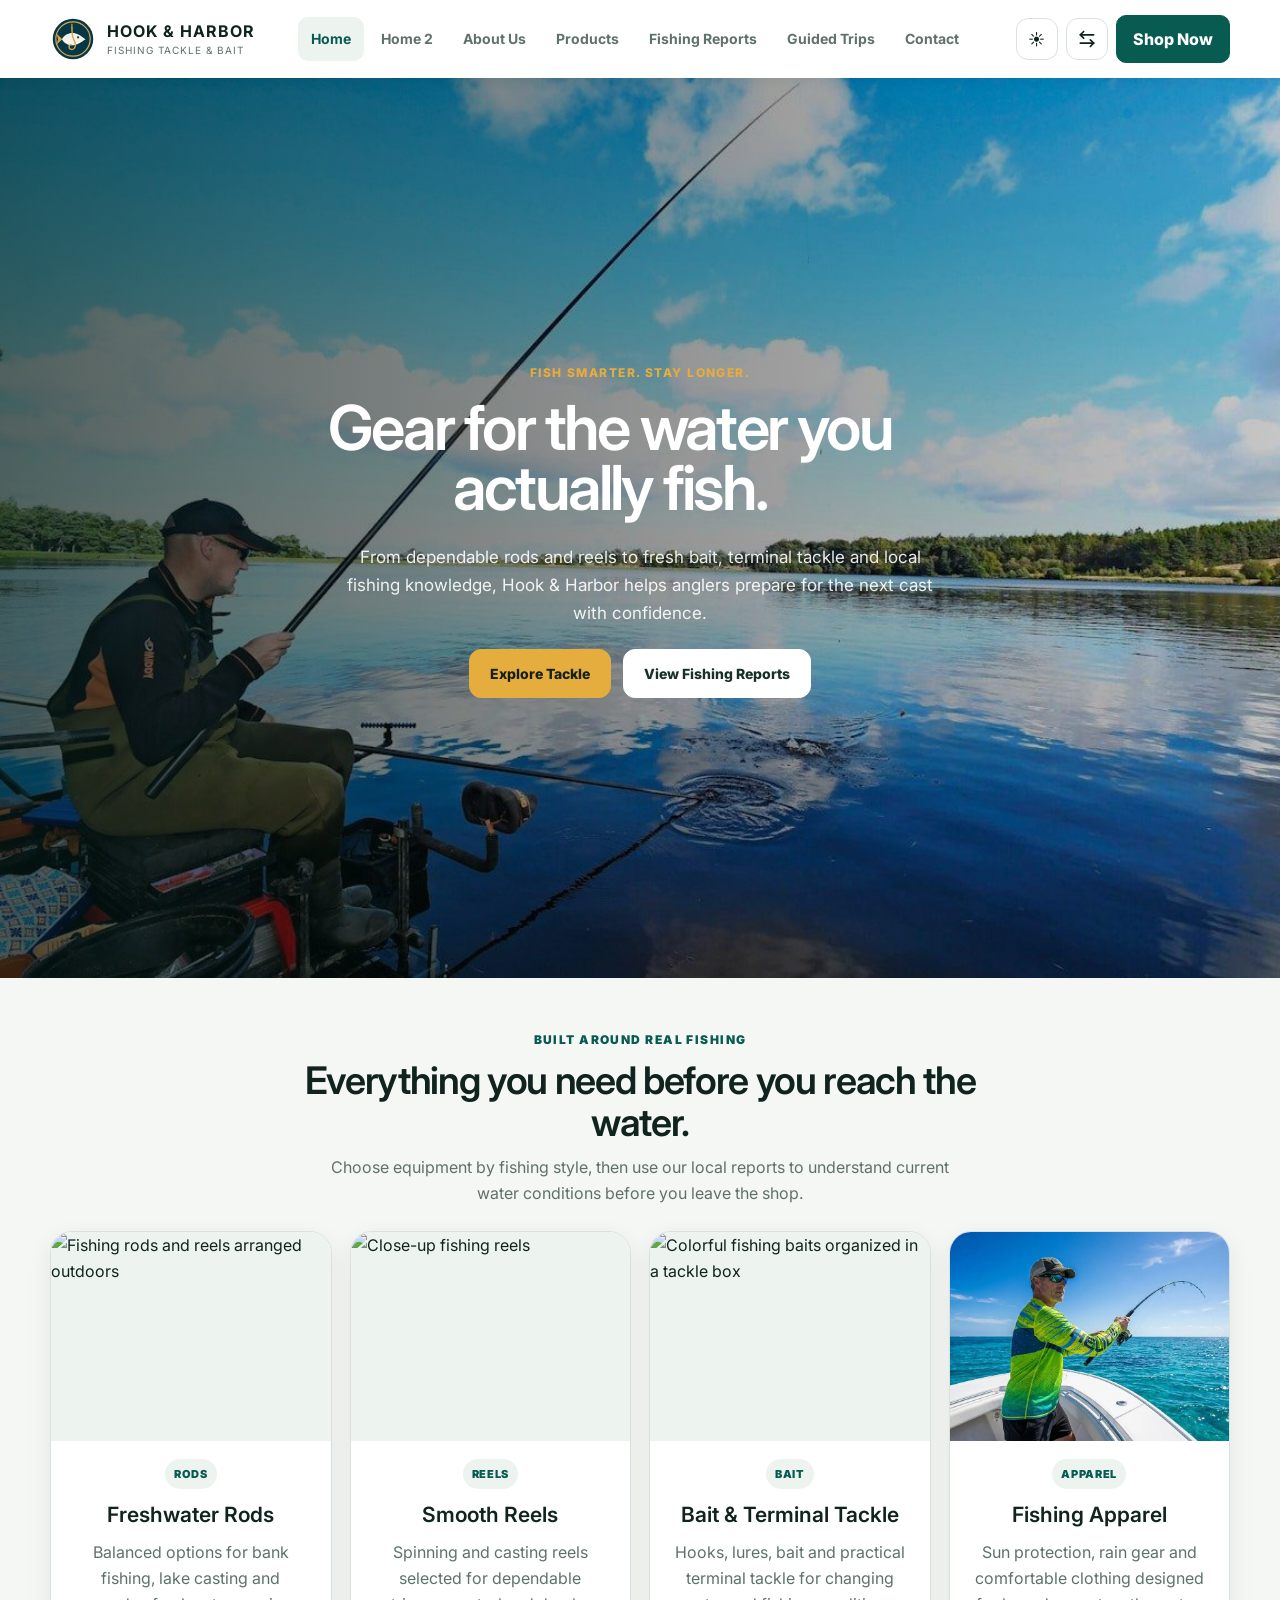
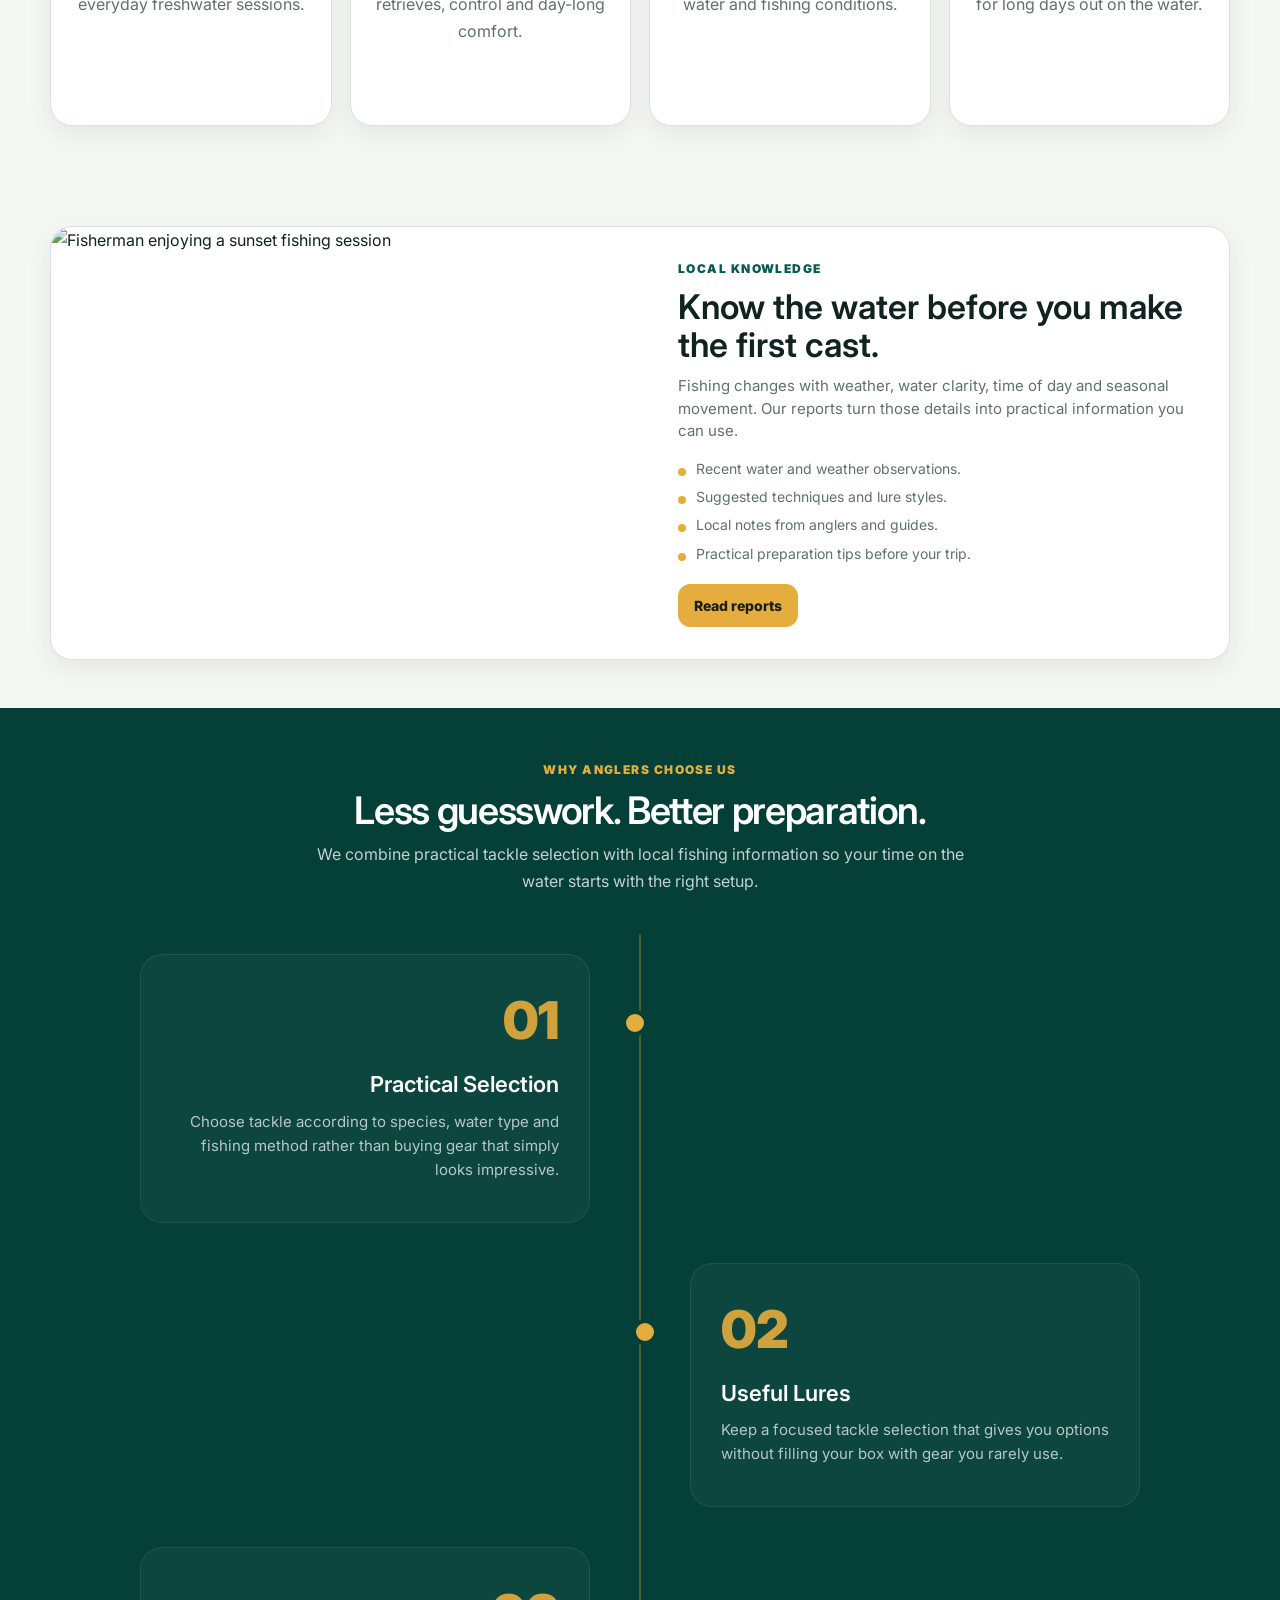
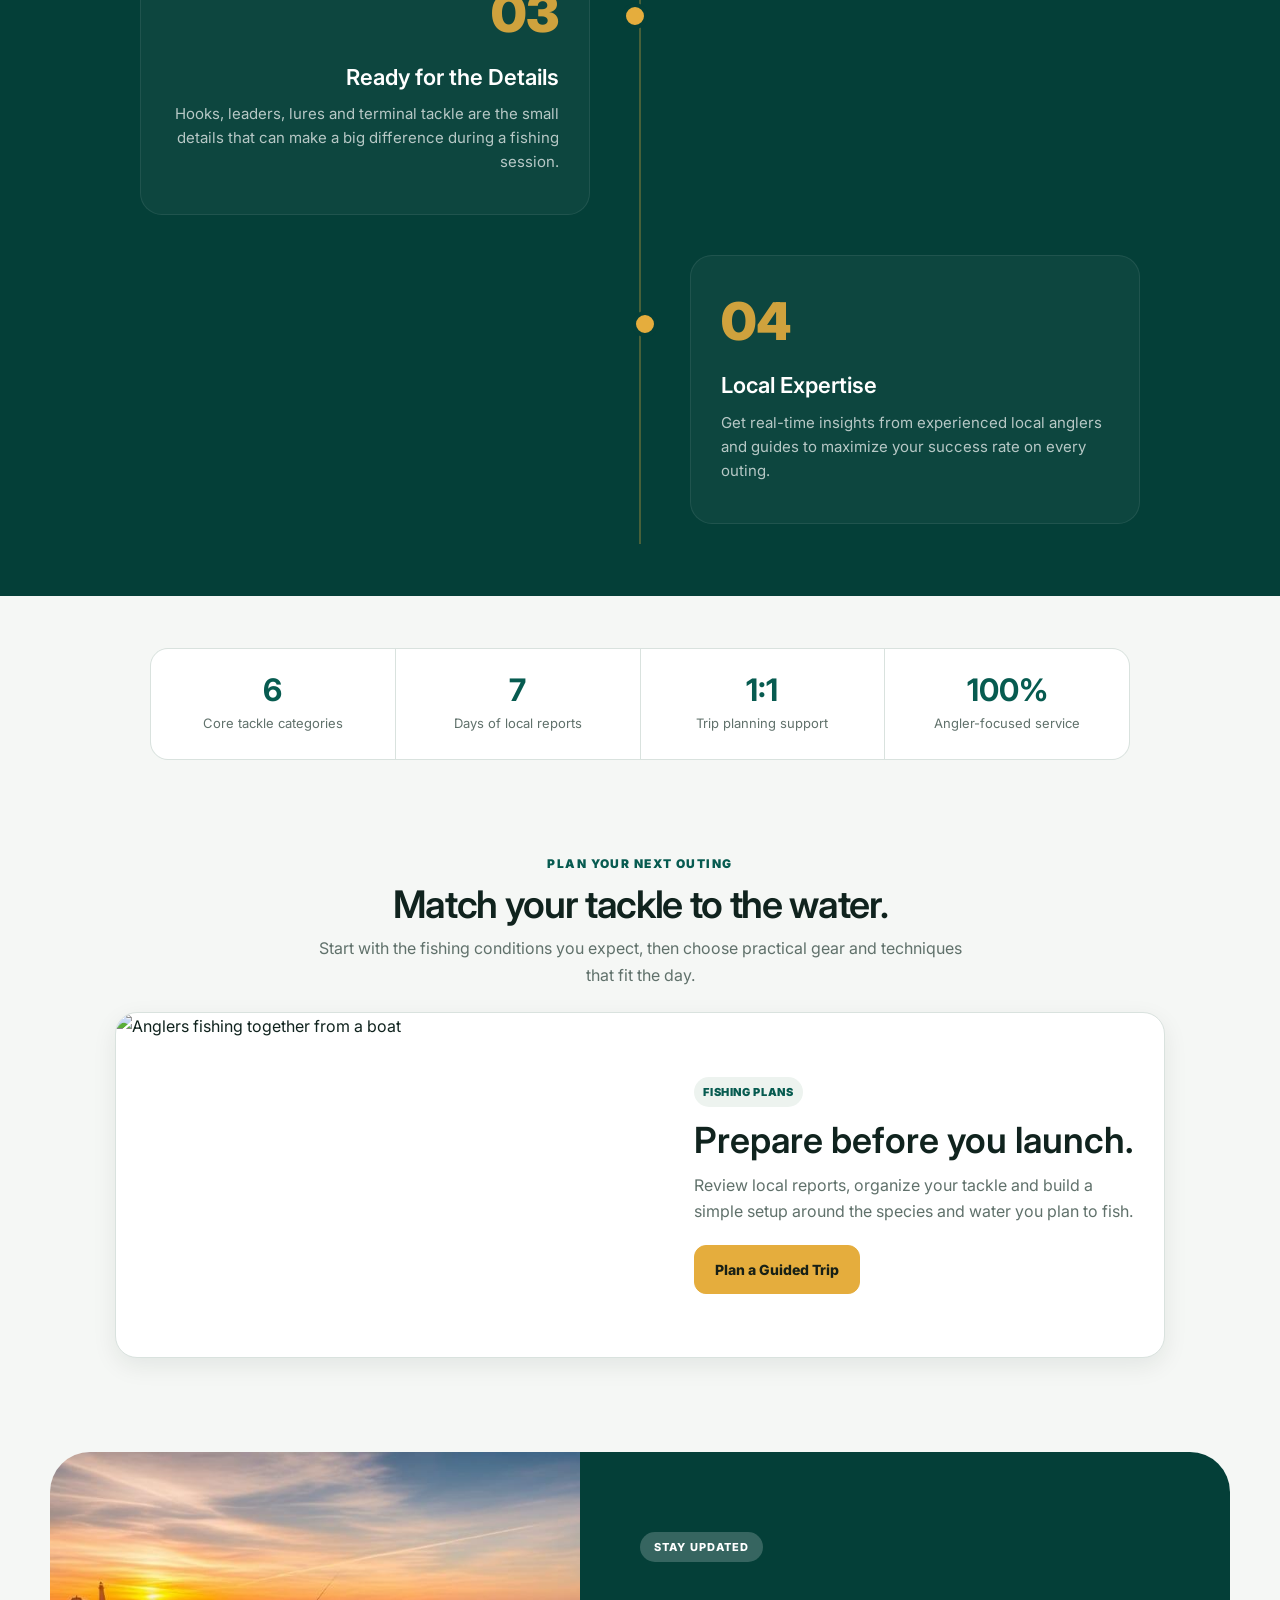
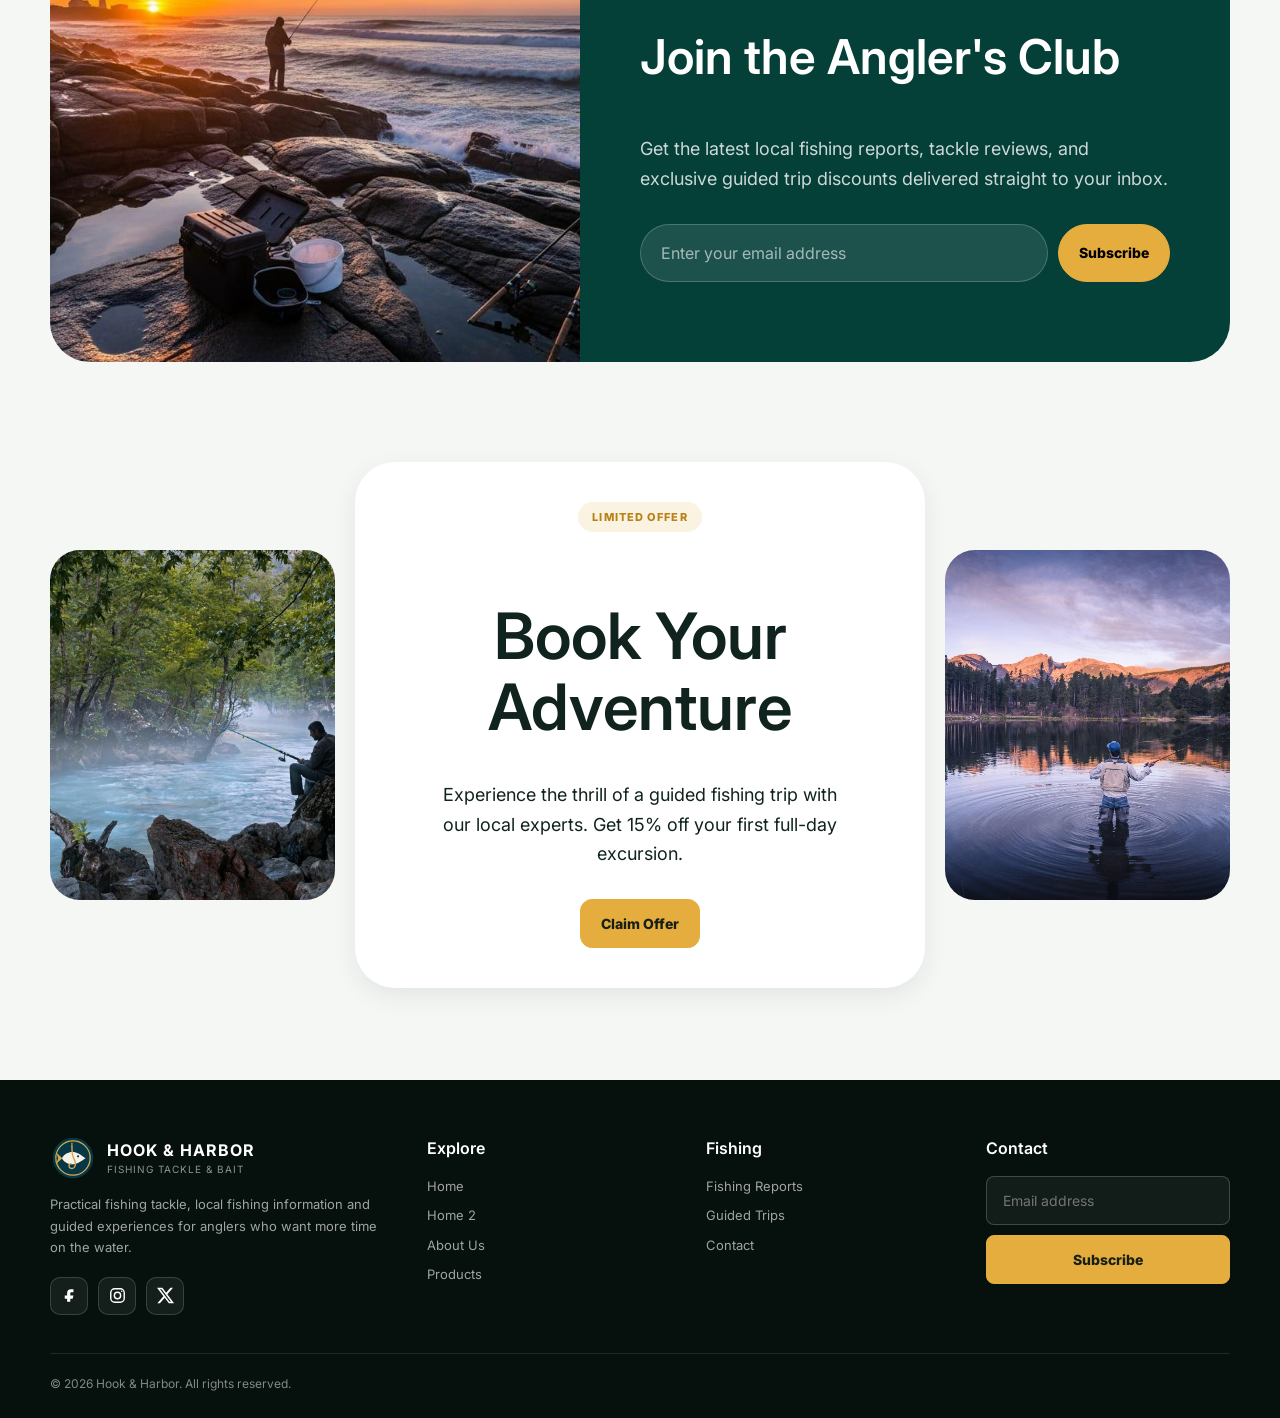
==== commit 8d79ecf3: "seventh commit" ====
--- a/index.html
+++ b/index.html
@@ -8,8 +8,20 @@
   <title>Hook & Harbor | Fishing Tackle & Bait Shop</title>
   <meta name="description"
     content="Hook & Harbor Fishing Tackle & Bait Shop &mdash; rods, reels, bait, tackle, local fishing reports and guided fishing trips.">
-  <link rel="stylesheet" href="css/style.css?v=20">
+  <link rel="preconnect" href="https://fonts.googleapis.com">
+  <link rel="preconnect" href="https://fonts.gstatic.com" crossorigin>
+  <link href="https://fonts.googleapis.com/css2?family=Inter:wght@400;600&display=swap" rel="stylesheet">
+  <link rel="stylesheet" href="css/style.css?v=22">
   <style>
+    /* Heading and paragraph font hierarchy */
+    h1, h2, h3, h4, h5, h6 {
+      font-weight: 600 !important;
+    }
+
+    p {
+      font-weight: 400 !important;
+    }
+
     /* Force hero section styling to bypass CSS cache */
     .hero {
       height: 100vh !important;
--- a/css/style.css
+++ b/css/style.css
@@ -1,3 +1,5 @@
+@import url('https://fonts.googleapis.com/css2?family=Inter:wght@400;600&display=swap');
+
 :root {
     --bg: #f5f7f5;
     --surface: #ffffff;
@@ -58,6 +60,19 @@
     line-height: 1.65;
 }
 
+h1,
+h2,
+h3,
+h4,
+h5,
+h6 {
+    font-weight: 600 !important;
+}
+
+p {
+    font-weight: 400 !important;
+}
+
 img {
     display: block;
     width: 100%;
@@ -2660,20 +2675,40 @@
     justify-content: center;
     align-items: flex-start;
     text-align: start;
+    color: #10231e;
 }
 
 .floating-promo-text h2 {
     font-size: clamp(34px, 4vw, 48px);
     margin-bottom: 20px;
     line-height: 1.1;
-    color: var(--ink);
+    color: #10231e;
 }
 
 .floating-promo-text p {
-    color: var(--muted);
+    color: #60716b;
     font-size: 17px;
     line-height: 1.6;
     margin-bottom: 30px;
+}
+
+/* Keep promo card text dark and readable in dark mode */
+html.dark .floating-promo-text,
+html.dark .floating-promo-text h2 {
+    color: #10231e !important;
+}
+
+html.dark .floating-promo-text p {
+    color: #60716b !important;
+}
+
+html.dark .floating-promo-text .section-kicker {
+    color: #075b50 !important;
+}
+
+html.dark .floating-promo-text .eyebrow-badge {
+    color: #b98218 !important;
+    background: rgba(229, 173, 61, 0.15) !important;
 }
 
 [dir="rtl"] .glass-card {
@@ -4352,7 +4387,7 @@
     cursor: pointer;
     list-style: none;
     font-size: 1.08rem;
-    font-weight: 700;
+    font-weight: 600;
     color: var(--ink);
     user-select: none;
     transition: color 0.2s ease, background-color 0.2s ease;
